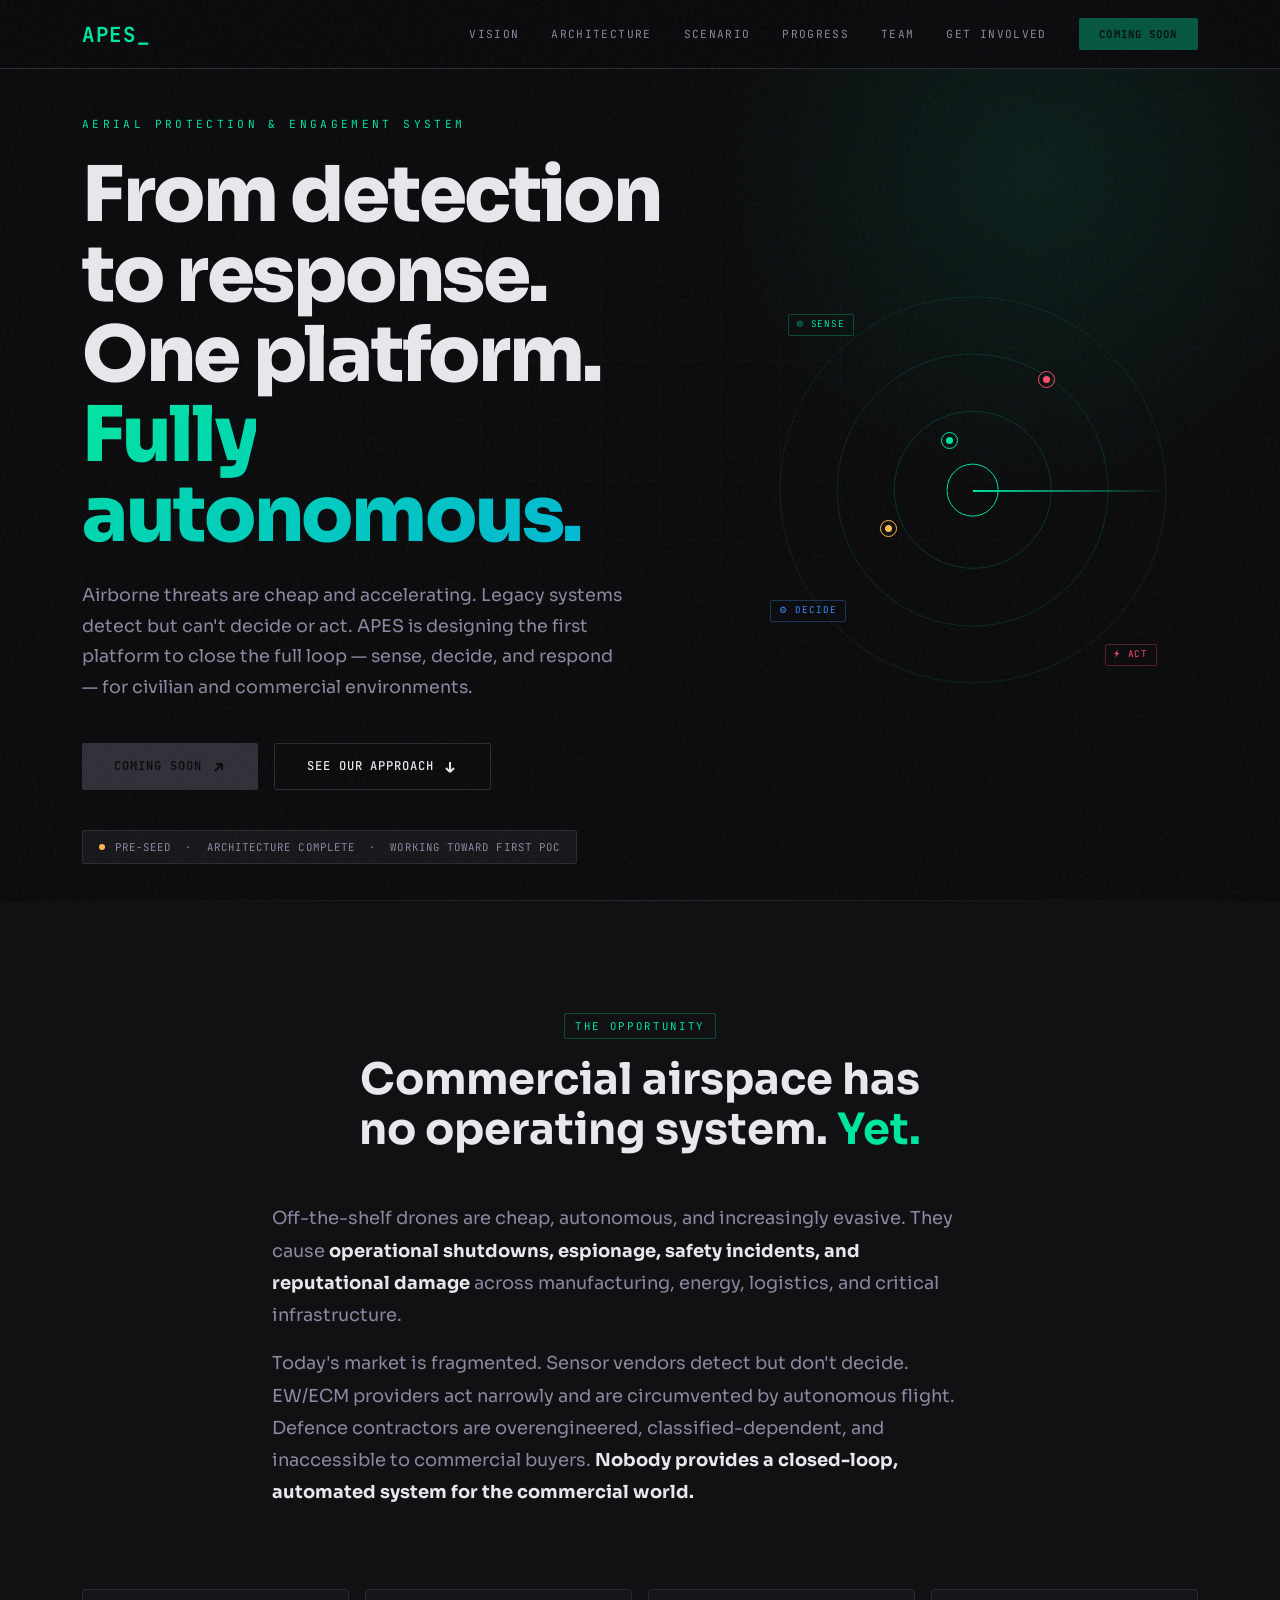
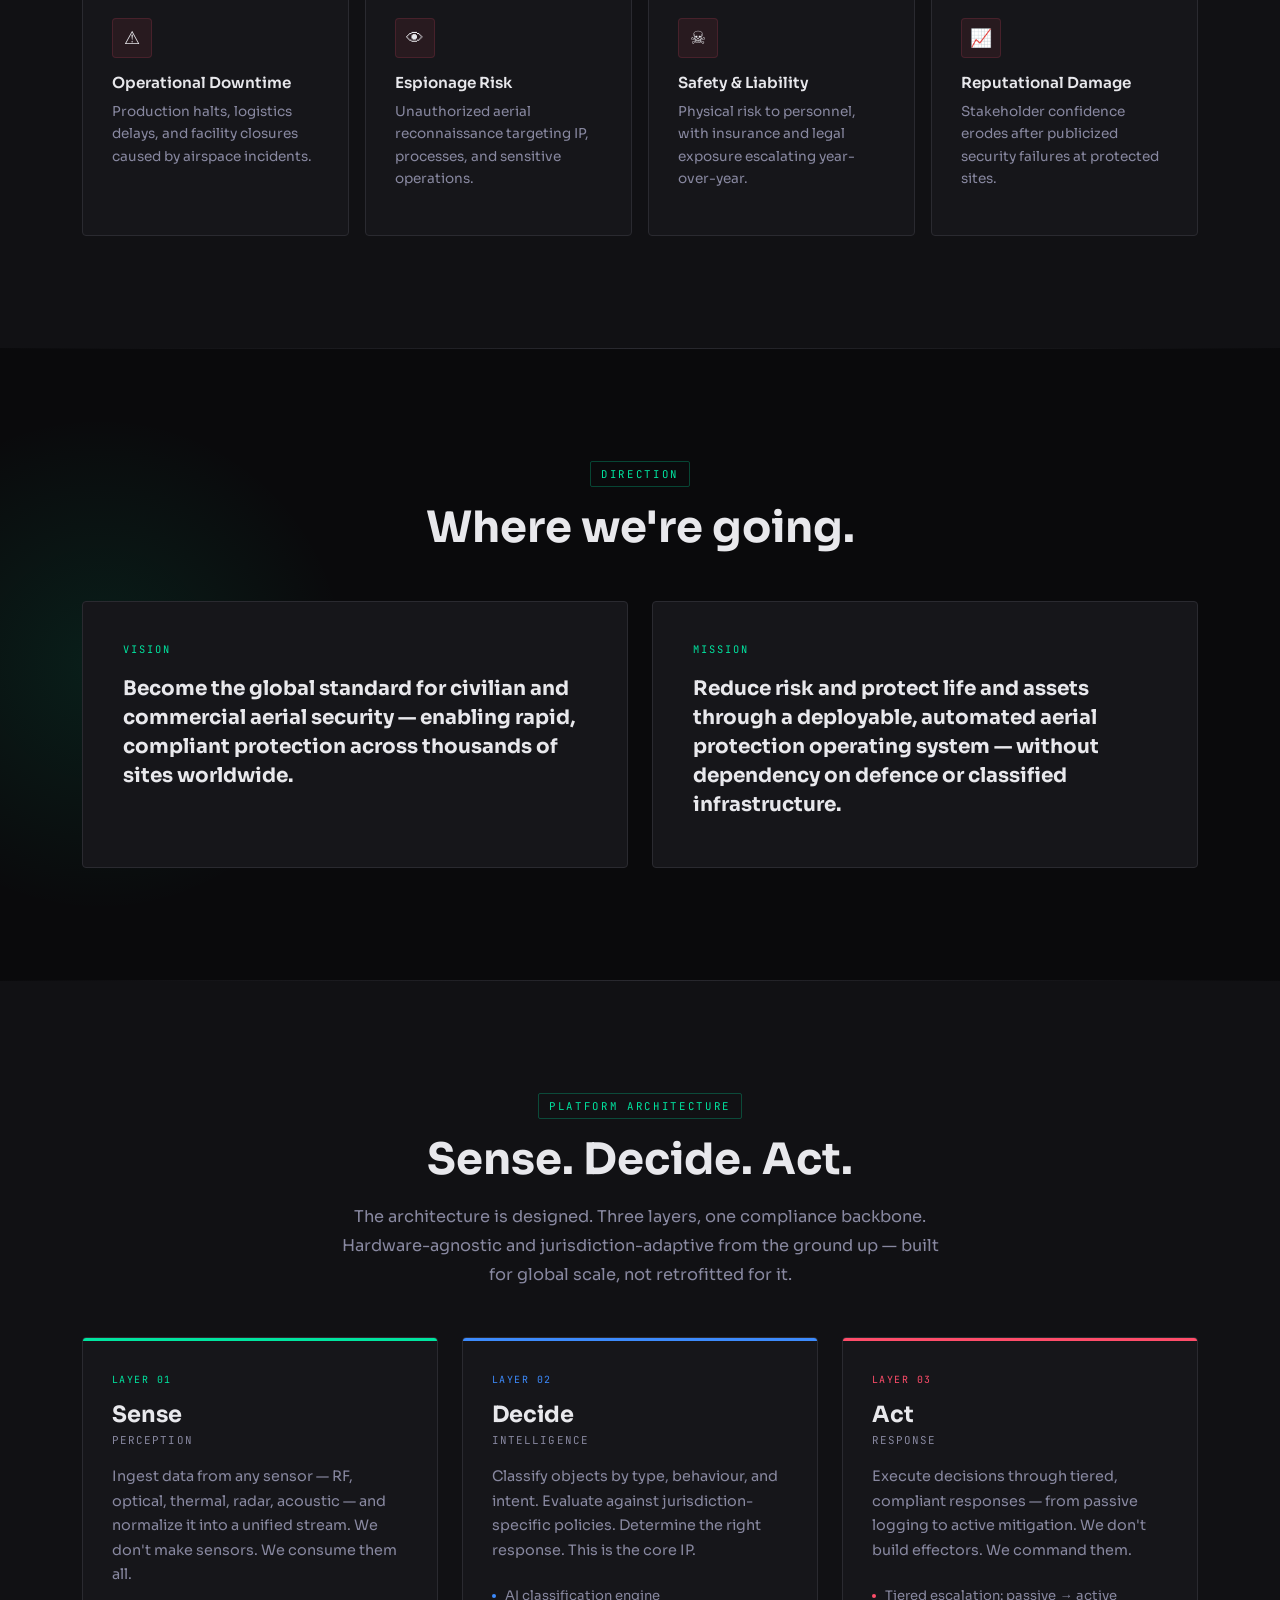
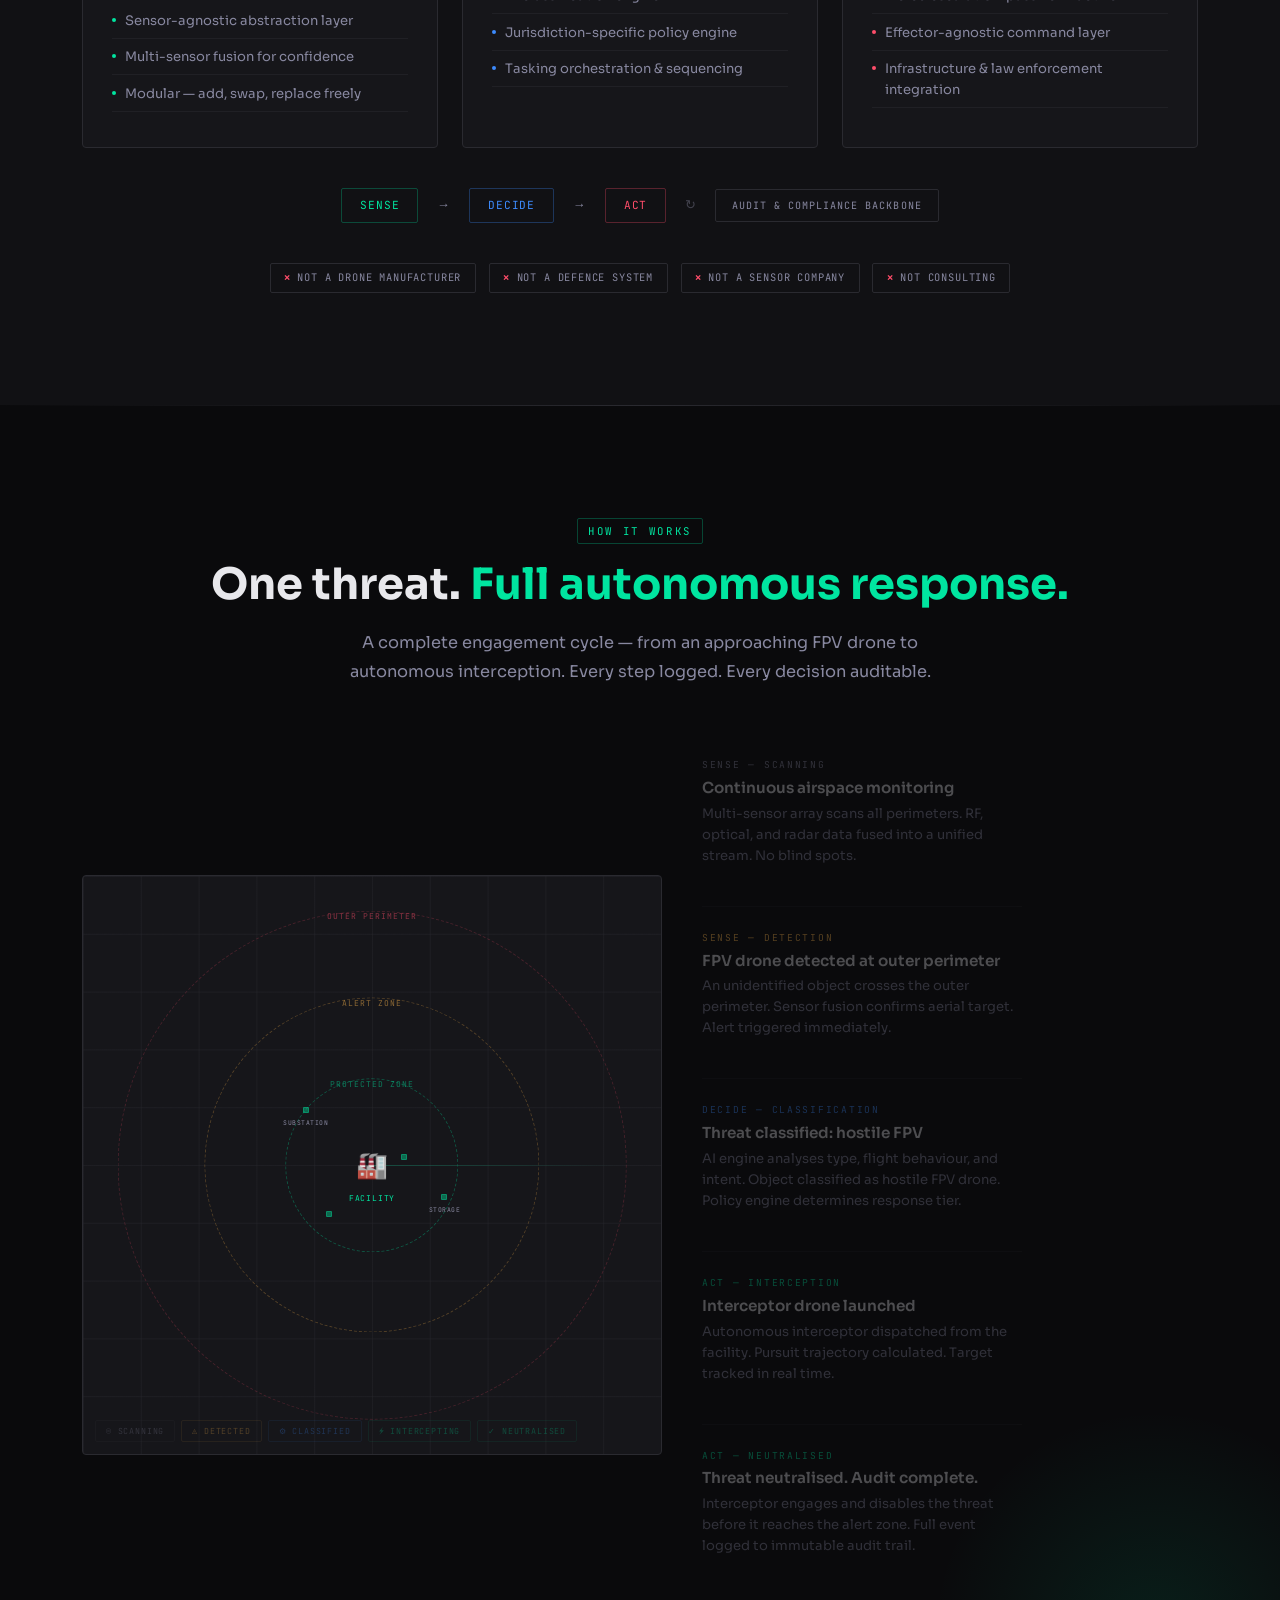
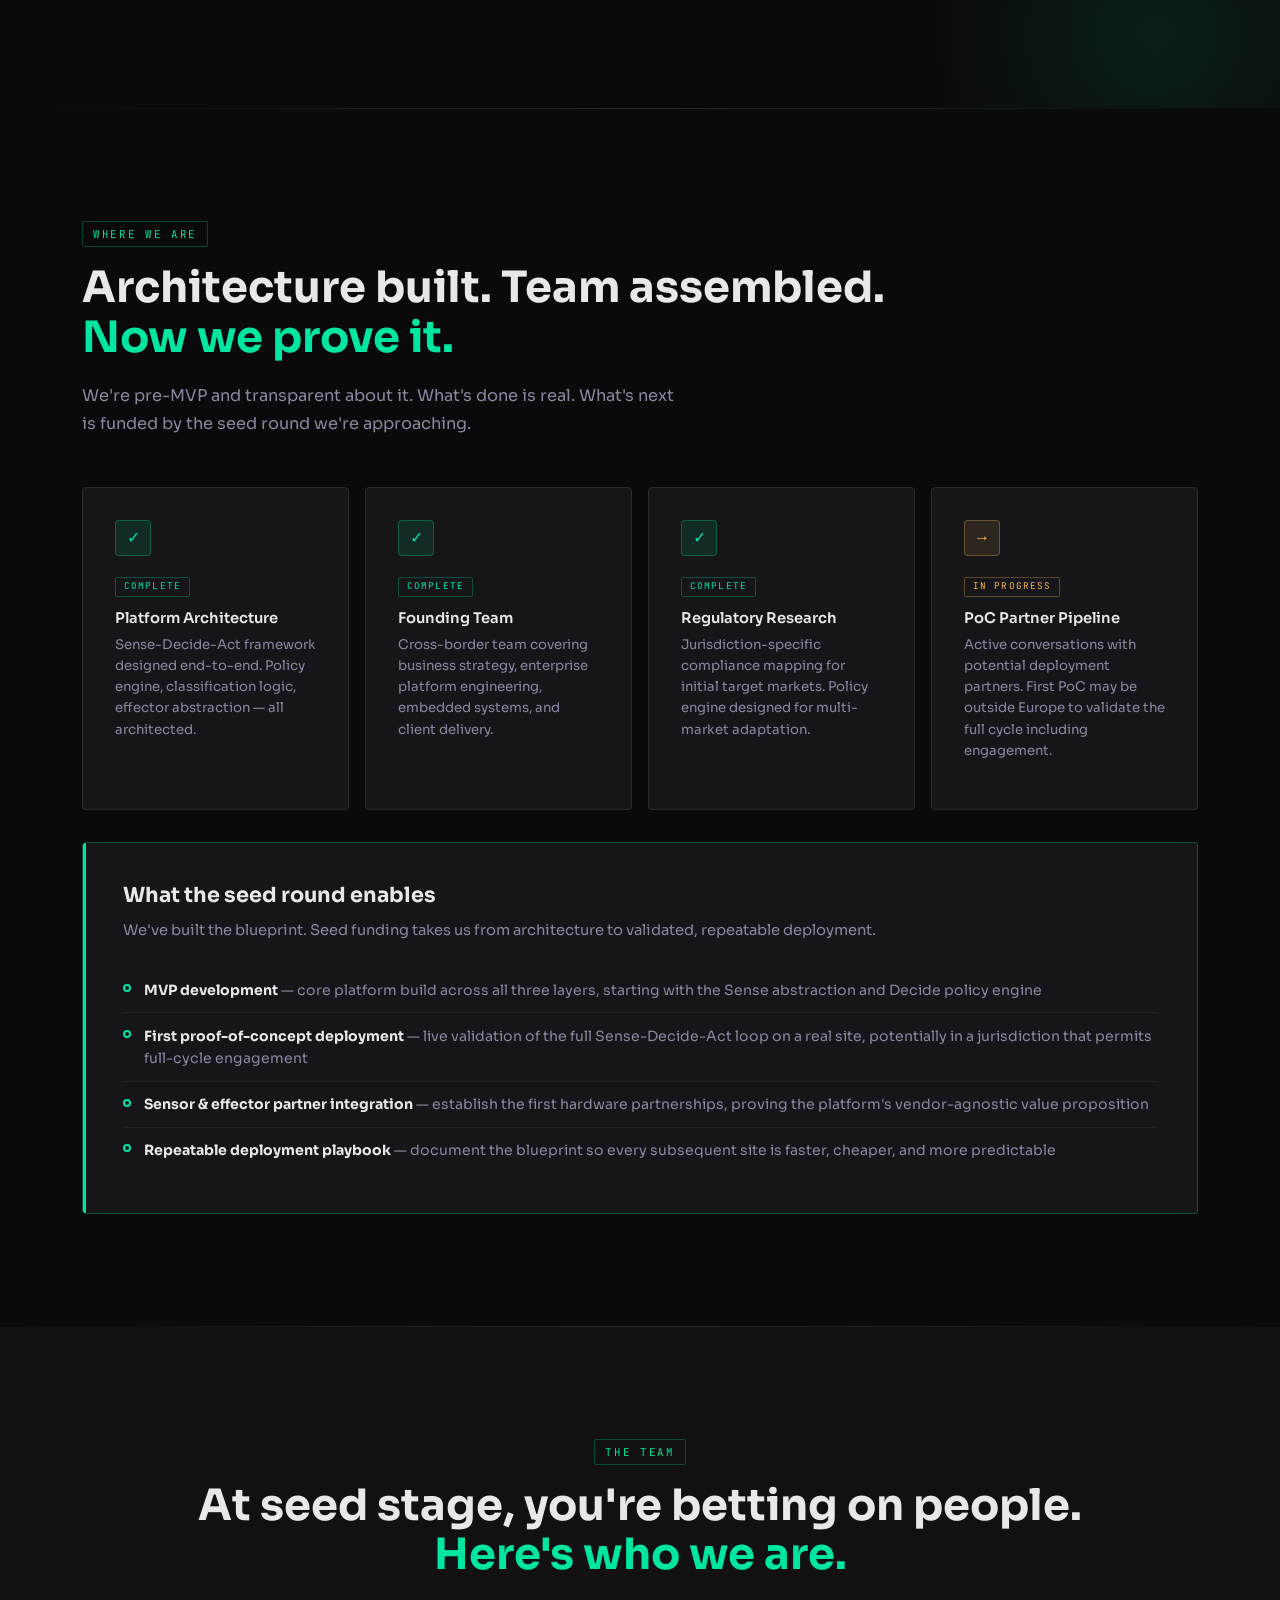
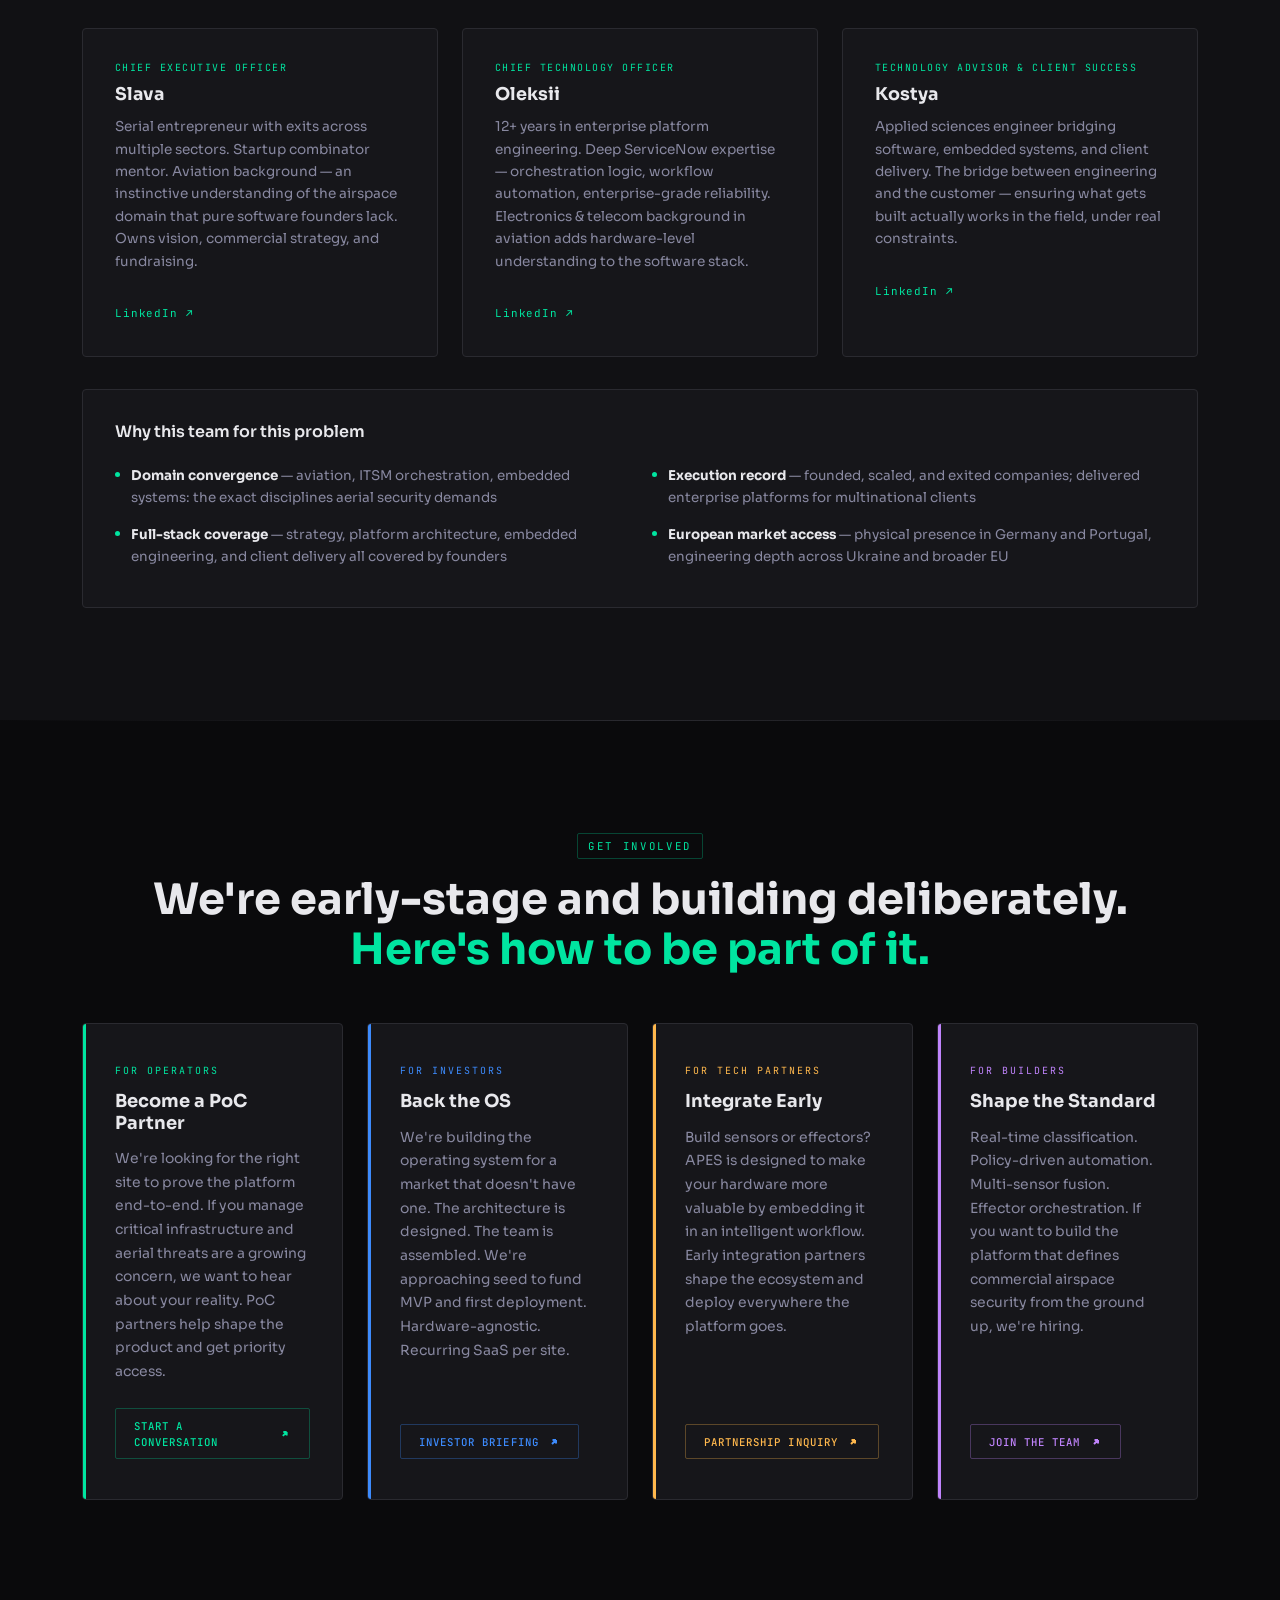
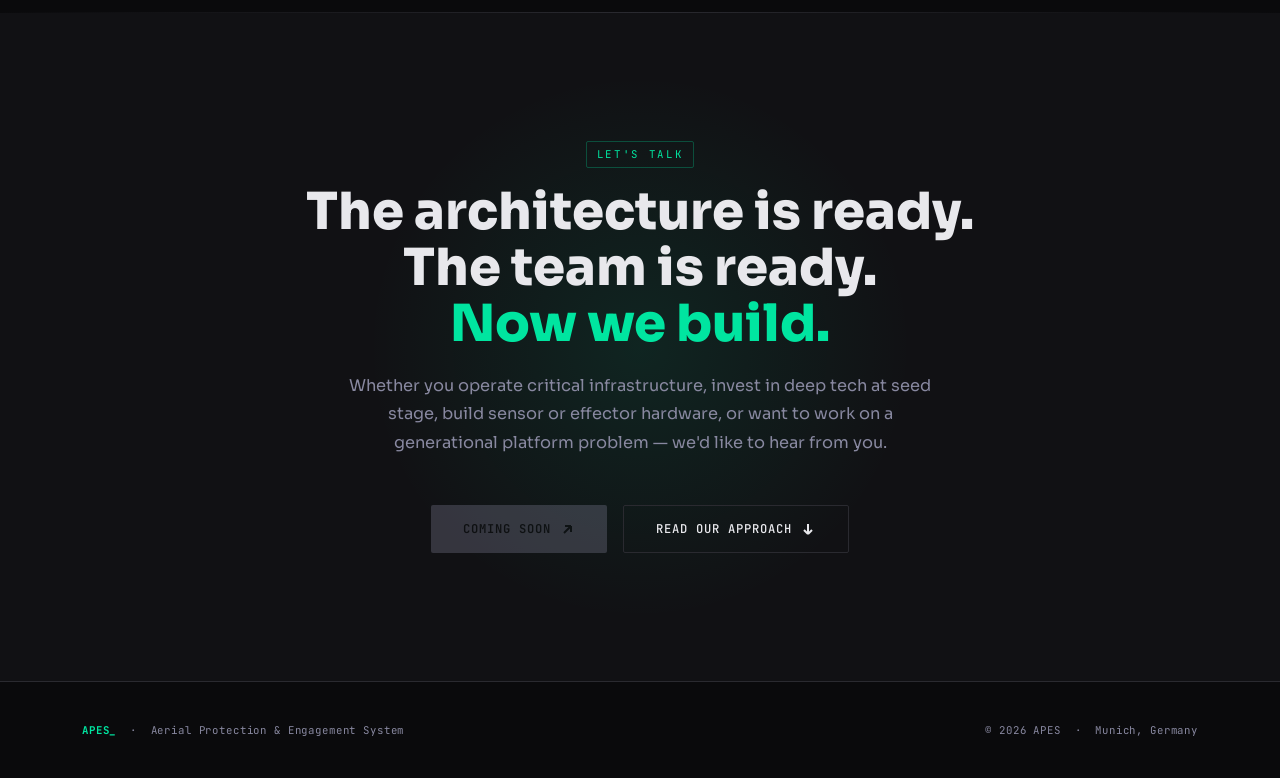
==== index.html @ c3c21399 "Add files via upload" ====
<!DOCTYPE html>
<html lang="en">
<head>
<meta charset="UTF-8">
<meta name="viewport" content="width=device-width, initial-scale=1.0">

<!-- Primary Meta -->
<title>APES — The Operating System for Commercial Airspace Protection</title>
<meta name="description" content="APES is designing the first platform to close the full aerial protection loop — sense, decide, and respond — for civilian and commercial environments. Hardware-agnostic. Jurisdiction-adaptive. Pre-seed stage.">
<meta name="keywords" content="drone protection, counter-UAV, airspace security, commercial drone defence, aerial threat response, critical infrastructure protection, APES">
<meta name="author" content="APES — Aerial Protection & Engagement System">
<meta name="robots" content="index, follow">

<!-- Open Graph / Social -->
<meta property="og:type" content="website">
<meta property="og:url" content="https://getapes.github.io/landing/">
<meta property="og:title" content="APES — From Detection to Response. One Platform. Fully Autonomous.">
<meta property="og:description" content="The first platform designed to close the full aerial protection loop for civilian and commercial environments. Sense. Decide. Act.">
<meta property="og:image" content="https://getapes.github.io/landing/assets/img/og-image.svg">

<!-- Twitter Card -->
<meta name="twitter:card" content="summary_large_image">
<meta name="twitter:title" content="APES — The Operating System for Commercial Airspace Protection">
<meta name="twitter:description" content="From detection to autonomous response. One platform for civilian airspace security.">
<meta name="twitter:image" content="https://getapes.github.io/landing/assets/img/og-image.svg">

<!-- Favicon -->
<link rel="icon" type="image/svg+xml" href="./assets/img/favicon.svg">

<!-- Canonical -->
<link rel="canonical" href="https://getapes.github.io/landing/">

<!-- Fonts -->
<link rel="preconnect" href="https://fonts.googleapis.com">
<link rel="preconnect" href="https://fonts.gstatic.com" crossorigin>
<link href="https://fonts.googleapis.com/css2?family=JetBrains+Mono:wght@400;500;700&family=Sora:wght@300;400;500;600;700;800&display=swap" rel="stylesheet">

<!-- Bootstrap -->
<link href="https://cdn.jsdelivr.net/npm/bootstrap@5.3.3/dist/css/bootstrap.min.css" rel="stylesheet">

<!-- Site CSS -->
<link rel="stylesheet" href="./assets/css/style.css">
</head>
<body>

<!-- ══════════════ NAV ══════════════ -->
<nav class="navbar navbar-expand-lg navbar-apes fixed-top">
  <div class="container">
    <a class="navbar-brand" href="#">APES_</a>
    <button class="navbar-toggler border-0" type="button" data-bs-toggle="collapse" data-bs-target="#navMenu">
      <svg width="22" height="22" fill="none" stroke="#8888a0" stroke-width="2"><line x1="3" y1="6" x2="19" y2="6"/><line x1="3" y1="11" x2="19" y2="11"/><line x1="3" y1="16" x2="19" y2="16"/></svg>
    </button>
    <div class="collapse navbar-collapse" id="navMenu">
      <ul class="navbar-nav ms-auto me-3 align-items-lg-center">
        <li class="nav-item"><a class="nav-link" href="#vision">Vision</a></li>
        <li class="nav-item"><a class="nav-link" href="#architecture">Architecture</a></li>
        <li class="nav-item"><a class="nav-link" href="#scenario">Scenario</a></li>
        <li class="nav-item"><a class="nav-link" href="#progress">Progress</a></li>
        <li class="nav-item"><a class="nav-link" href="#team">Team</a></li>
        <li class="nav-item"><a class="nav-link" href="#involved">Get Involved</a></li>
      </ul>
      <span class="btn-nav-cta disabled" style="opacity:0.35;cursor:default;pointer-events:none;">Coming Soon</span>
    </div>
  </div>
</nav>

<!-- ══════════════ HERO ══════════════ -->
<section class="hero">
  <div class="hero-grid-bg"></div>
  <div class="hero-glow"></div>
  <div class="container">
    <div class="row align-items-center">
      <div class="col-lg-7">
        <div class="hero-overline">Aerial Protection & Engagement System</div>
        <h1 class="hero-headline">
          From detection to response.<br>
          One platform.<br>
          <span class="highlight">Fully autonomous.</span>
        </h1>
        <p class="hero-sub">
          Airborne threats are cheap and accelerating. Legacy systems detect but can't decide or act. APES is designing the first platform to close the full loop — sense, decide, and respond — for civilian and commercial environments.
        </p>
        <div class="hero-actions">
          <span class="btn-primary-apes" style="opacity:0.3;cursor:default;pointer-events:none;background:var(--apes-muted);">
            Coming Soon
            <svg width="16" height="16" fill="none" stroke="currentColor" stroke-width="2"><path d="M5 12L12 5M12 5H6M12 5V11"/></svg>
          </span>
          <a href="#architecture" class="btn-ghost-apes">
            See Our Approach
            <svg width="16" height="16" fill="none" stroke="currentColor" stroke-width="2"><path d="M8 3v10M8 13l4-4M8 13l-4-4"/></svg>
          </a>
        </div>
        <div class="stage-badge">
          <div class="stage-dot"></div>
          Pre-seed &nbsp;·&nbsp; Architecture complete &nbsp;·&nbsp; Working toward first PoC
        </div>
      </div>
      <div class="col-lg-5 d-none d-lg-block">
        <div class="hero-visual">
          <div class="radar-ring"></div>
          <div class="radar-ring"></div>
          <div class="radar-ring"></div>
          <div class="radar-ring"></div>
          <div class="radar-sweep"></div>
          <div class="radar-dot threat"></div>
          <div class="radar-dot neutral"></div>
          <div class="radar-dot friendly"></div>
          <div class="radar-label lbl-sense">&#9678; Sense</div>
          <div class="radar-label lbl-decide">&#9881; Decide</div>
          <div class="radar-label lbl-act">&#9889; Act</div>
        </div>
      </div>
    </div>
  </div>
</section>

<!-- ══════════════ THE OPPORTUNITY ══════════════ -->
<div class="divider"></div>
<section class="opportunity-section">
  <div class="container">
    <div class="text-center mb-5 reveal">
      <span class="section-label">The Opportunity</span>
      <h2 class="section-title">Commercial airspace has<br>no operating system. <span class="accent">Yet.</span></h2>
    </div>
    <div class="row mb-4 reveal">
      <div class="col-lg-8 mx-auto">
        <p class="problem-text">
          Off-the-shelf drones are cheap, autonomous, and increasingly evasive. They cause <strong>operational shutdowns, espionage, safety incidents, and reputational damage</strong> across manufacturing, energy, logistics, and critical infrastructure.
        </p>
        <p class="problem-text mt-3">
          Today's market is fragmented. Sensor vendors detect but don't decide. EW/ECM providers act narrowly and are circumvented by autonomous flight. Defence contractors are overengineered, classified-dependent, and inaccessible to commercial buyers. <strong>Nobody provides a closed-loop, automated system for the commercial world.</strong>
        </p>
      </div>
    </div>
    <div class="row g-3 gap-cards reveal">
      <div class="col-md-6 col-lg-3">
        <div class="gap-card">
          <div class="gap-icon">&#9888;</div>
          <h4>Operational Downtime</h4>
          <p>Production halts, logistics delays, and facility closures caused by airspace incidents.</p>
        </div>
      </div>
      <div class="col-md-6 col-lg-3">
        <div class="gap-card">
          <div class="gap-icon">&#128065;</div>
          <h4>Espionage Risk</h4>
          <p>Unauthorized aerial reconnaissance targeting IP, processes, and sensitive operations.</p>
        </div>
      </div>
      <div class="col-md-6 col-lg-3">
        <div class="gap-card">
          <div class="gap-icon">&#9760;</div>
          <h4>Safety & Liability</h4>
          <p>Physical risk to personnel, with insurance and legal exposure escalating year-over-year.</p>
        </div>
      </div>
      <div class="col-md-6 col-lg-3">
        <div class="gap-card">
          <div class="gap-icon">&#128200;</div>
          <h4>Reputational Damage</h4>
          <p>Stakeholder confidence erodes after publicized security failures at protected sites.</p>
        </div>
      </div>
    </div>
  </div>
</section>

<!-- ══════════════ VISION & MISSION ══════════════ -->
<div class="divider"></div>
<section class="vision-section" id="vision">
  <div class="container">
    <div class="text-center mb-5 reveal">
      <span class="section-label">Direction</span>
      <h2 class="section-title">Where we're going.</h2>
    </div>
    <div class="row g-4 justify-content-center reveal">
      <div class="col-md-6">
        <div class="vm-card">
          <div class="vm-label">Vision</div>
          <h3>Become the global standard for civilian and commercial aerial security — enabling rapid, compliant protection across thousands of sites worldwide.</h3>
        </div>
      </div>
      <div class="col-md-6">
        <div class="vm-card">
          <div class="vm-label">Mission</div>
          <h3>Reduce risk and protect life and assets through a deployable, automated aerial protection operating system — without dependency on defence or classified infrastructure.</h3>
        </div>
      </div>
    </div>
  </div>
</section>

<!-- ══════════════ ARCHITECTURE ══════════════ -->
<div class="divider"></div>
<section class="arch-section" id="architecture">
  <div class="container">
    <div class="text-center mb-5 reveal">
      <span class="section-label">Platform Architecture</span>
      <h2 class="section-title">Sense. Decide. Act.</h2>
      <p class="section-sub mx-auto">The architecture is designed. Three layers, one compliance backbone. Hardware-agnostic and jurisdiction-adaptive from the ground up — built for global scale, not retrofitted for it.</p>
    </div>

    <div class="row g-4 reveal">
      <div class="col-lg-4">
        <div class="arch-card sense">
          <div class="arch-num">Layer 01</div>
          <h3>Sense</h3>
          <div class="arch-subtitle">Perception</div>
          <p>Ingest data from any sensor — RF, optical, thermal, radar, acoustic — and normalize it into a unified stream. We don't make sensors. We consume them all.</p>
          <div class="arch-principle">Sensor-agnostic abstraction layer</div>
          <div class="arch-principle">Multi-sensor fusion for confidence</div>
          <div class="arch-principle">Modular — add, swap, replace freely</div>
        </div>
      </div>
      <div class="col-lg-4">
        <div class="arch-card decide">
          <div class="arch-num">Layer 02</div>
          <h3>Decide</h3>
          <div class="arch-subtitle">Intelligence</div>
          <p>Classify objects by type, behaviour, and intent. Evaluate against jurisdiction-specific policies. Determine the right response. This is the core IP.</p>
          <div class="arch-principle">AI classification engine</div>
          <div class="arch-principle">Jurisdiction-specific policy engine</div>
          <div class="arch-principle">Tasking orchestration & sequencing</div>
        </div>
      </div>
      <div class="col-lg-4">
        <div class="arch-card act">
          <div class="arch-num">Layer 03</div>
          <h3>Act</h3>
          <div class="arch-subtitle">Response</div>
          <p>Execute decisions through tiered, compliant responses — from passive logging to active mitigation. We don't build effectors. We command them.</p>
          <div class="arch-principle">Tiered escalation: passive → active</div>
          <div class="arch-principle">Effector-agnostic command layer</div>
          <div class="arch-principle">Infrastructure & law enforcement integration</div>
        </div>
      </div>
    </div>

    <div class="arch-flow reveal">
      <div class="flow-step fs-sense">Sense</div>
      <div class="flow-arrow">→</div>
      <div class="flow-step fs-decide">Decide</div>
      <div class="flow-arrow">→</div>
      <div class="flow-step fs-act">Act</div>
      <div class="flow-arrow" style="opacity:0.4">↻</div>
      <div style="font-family:var(--apes-mono);font-size:0.63rem;letter-spacing:0.1em;text-transform:uppercase;color:var(--apes-muted);padding:0.5rem 1rem;border:1px solid var(--apes-border);border-radius:2px">Audit & Compliance Backbone</div>
    </div>

    <div class="not-row justify-content-center reveal">
      <div class="not-badge"><span>&#10005;</span> Not a drone manufacturer</div>
      <div class="not-badge"><span>&#10005;</span> Not a defence system</div>
      <div class="not-badge"><span>&#10005;</span> Not a sensor company</div>
      <div class="not-badge"><span>&#10005;</span> Not consulting</div>
    </div>
  </div>
</section>

<!-- ══════════════ ENGAGEMENT SCENARIO ══════════════ -->
<div class="divider"></div>
<section class="scenario-section" id="scenario">
  <div class="container">
    <div class="text-center mb-4 reveal">
      <span class="section-label">How It Works</span>
      <h2 class="section-title">One threat. <span class="accent">Full autonomous response.</span></h2>
      <p class="section-sub mx-auto">A complete engagement cycle — from an approaching FPV drone to autonomous interception. Every step logged. Every decision auditable.</p>
    </div>

    <div class="tactical-wrapper reveal">
      <!-- MAP -->
      <div class="tactical-map-container">
        <div class="tactical-map">
          <div class="perimeter perimeter-outer"></div>
          <div class="perimeter perimeter-mid"></div>
          <div class="perimeter perimeter-inner"></div>

          <div class="perimeter-label pl-outer">Outer Perimeter</div>
          <div class="perimeter-label pl-mid">Alert Zone</div>
          <div class="perimeter-label pl-inner">Protected Zone</div>

          <div class="tactical-sweep"></div>

          <div class="factory">
            <div class="factory-icon">&#127981;</div>
            <div class="factory-label">Facility</div>
          </div>

          <div class="infra infra-1"><div class="infra-label">Substation</div></div>
          <div class="infra infra-2"><div class="infra-label">Storage</div></div>
          <div class="infra infra-3"></div>
          <div class="infra infra-4"></div>

          <div class="threat-drone">
            <div class="threat-drone-icon"></div>
            <div class="threat-label">FPV Threat</div>
          </div>

          <div class="interceptor-drone">
            <div class="interceptor-icon"></div>
            <div class="interceptor-label">Interceptor</div>
          </div>

          <div class="detect-ring"></div>
          <div class="neutralize-burst"></div>

          <div class="phase-log">
            <div class="phase-pill p-scan">&#9678; Scanning</div>
            <div class="phase-pill p-detect">&#9888; Detected</div>
            <div class="phase-pill p-classify">&#9881; Classified</div>
            <div class="phase-pill p-intercept">&#9889; Intercepting</div>
            <div class="phase-pill p-neutral">&#10003; Neutralised</div>
          </div>
        </div>
      </div>

      <!-- NARRATIVE -->
      <div class="scenario-narrative">
        <div class="narrative-step step-scan">
          <div class="step-phase">Sense — Scanning</div>
          <h4>Continuous airspace monitoring</h4>
          <p>Multi-sensor array scans all perimeters. RF, optical, and radar data fused into a unified stream. No blind spots.</p>
        </div>
        <div class="narrative-step step-detect">
          <div class="step-phase">Sense — Detection</div>
          <h4>FPV drone detected at outer perimeter</h4>
          <p>An unidentified object crosses the outer perimeter. Sensor fusion confirms aerial target. Alert triggered immediately.</p>
        </div>
        <div class="narrative-step step-classify">
          <div class="step-phase">Decide — Classification</div>
          <h4>Threat classified: hostile FPV</h4>
          <p>AI engine analyses type, flight behaviour, and intent. Object classified as hostile FPV drone. Policy engine determines response tier.</p>
        </div>
        <div class="narrative-step step-intercept">
          <div class="step-phase">Act — Interception</div>
          <h4>Interceptor drone launched</h4>
          <p>Autonomous interceptor dispatched from the facility. Pursuit trajectory calculated. Target tracked in real time.</p>
        </div>
        <div class="narrative-step step-neutral">
          <div class="step-phase">Act — Neutralised</div>
          <h4>Threat neutralised. Audit complete.</h4>
          <p>Interceptor engages and disables the threat before it reaches the alert zone. Full event logged to immutable audit trail.</p>
        </div>
      </div>
    </div>
  </div>
</section>

<!-- ══════════════ WHERE WE ARE ══════════════ -->
<div class="divider"></div>
<section class="stage-section" id="progress">
  <div class="container">
    <div class="mb-5 reveal">
      <span class="section-label">Where We Are</span>
      <h2 class="section-title">Architecture built. Team assembled.<br><span class="accent">Now we prove it.</span></h2>
      <p class="section-sub">We're pre-MVP and transparent about it. What's done is real. What's next is funded by the seed round we're approaching.</p>
    </div>

    <!-- What's done -->
    <div class="row g-3 mb-4 reveal">
      <div class="col-md-6 col-lg-3">
        <div class="what-done-card">
          <div class="done-icon complete">&#10003;</div>
          <div class="status-tag done">Complete</div>
          <h4>Platform Architecture</h4>
          <p>Sense-Decide-Act framework designed end-to-end. Policy engine, classification logic, effector abstraction — all architected.</p>
        </div>
      </div>
      <div class="col-md-6 col-lg-3">
        <div class="what-done-card">
          <div class="done-icon complete">&#10003;</div>
          <div class="status-tag done">Complete</div>
          <h4>Founding Team</h4>
          <p>Cross-border team covering business strategy, enterprise platform engineering, embedded systems, and client delivery.</p>
        </div>
      </div>
      <div class="col-md-6 col-lg-3">
        <div class="what-done-card">
          <div class="done-icon complete">&#10003;</div>
          <div class="status-tag done">Complete</div>
          <h4>Regulatory Research</h4>
          <p>Jurisdiction-specific compliance mapping for initial target markets. Policy engine designed for multi-market adaptation.</p>
        </div>
      </div>
      <div class="col-md-6 col-lg-3">
        <div class="what-done-card">
          <div class="done-icon progress">→</div>
          <div class="status-tag now">In Progress</div>
          <h4>PoC Partner Pipeline</h4>
          <p>Active conversations with potential deployment partners. First PoC may be outside Europe to validate the full cycle including engagement.</p>
        </div>
      </div>
    </div>

    <!-- What's next -->
    <div class="reveal">
      <div class="next-card">
        <h3>What the seed round enables</h3>
        <p>We've built the blueprint. Seed funding takes us from architecture to validated, repeatable deployment.</p>
        <div class="next-items">
          <div class="next-item">
            <div class="next-bullet"></div>
            <div class="next-item-text"><strong>MVP development</strong> — core platform build across all three layers, starting with the Sense abstraction and Decide policy engine</div>
          </div>
          <div class="next-item">
            <div class="next-bullet"></div>
            <div class="next-item-text"><strong>First proof-of-concept deployment</strong> — live validation of the full Sense-Decide-Act loop on a real site, potentially in a jurisdiction that permits full-cycle engagement</div>
          </div>
          <div class="next-item">
            <div class="next-bullet"></div>
            <div class="next-item-text"><strong>Sensor & effector partner integration</strong> — establish the first hardware partnerships, proving the platform's vendor-agnostic value proposition</div>
          </div>
          <div class="next-item">
            <div class="next-bullet"></div>
            <div class="next-item-text"><strong>Repeatable deployment playbook</strong> — document the blueprint so every subsequent site is faster, cheaper, and more predictable</div>
          </div>
        </div>
      </div>
    </div>
  </div>
</section>

<!-- ══════════════ TEAM ══════════════ -->
<div class="divider"></div>
<section class="team-section" id="team">
  <div class="container">
    <div class="text-center mb-5 reveal">
      <span class="section-label">The Team</span>
      <h2 class="section-title">At seed stage, you're betting on people.<br><span class="accent">Here's who we are.</span></h2>
    </div>

    <div class="row g-4 reveal">
      <div class="col-md-4">
        <div class="team-card">
          <div class="team-role">Chief Executive Officer</div>
          <h4>Slava</h4>
          <p>Serial entrepreneur with exits across multiple sectors. Startup combinator mentor. Aviation background — an instinctive understanding of the airspace domain that pure software founders lack. Owns vision, commercial strategy, and fundraising.</p>
          <a href="https://www.linkedin.com/in/slava-007/" class="team-link" target="_blank" rel="noopener">
            LinkedIn ↗
          </a>
        </div>
      </div>
      <div class="col-md-4">
        <div class="team-card">
          <div class="team-role">Chief Technology Officer</div>
          <h4>Oleksii</h4>
          <p>12+ years in enterprise platform engineering. Deep ServiceNow expertise — orchestration logic, workflow automation, enterprise-grade reliability. Electronics & telecom background in aviation adds hardware-level understanding to the software stack.</p>
          <a href="https://www.linkedin.com/in/oleksii-konakhovych-%F0%9F%87%BA%F0%9F%87%A6-443a524/" class="team-link" target="_blank" rel="noopener">
            LinkedIn ↗
          </a>
        </div>
      </div>
      <div class="col-md-4">
        <div class="team-card">
          <div class="team-role">Technology Advisor & Client Success</div>
          <h4>Kostya</h4>
          <p>Applied sciences engineer bridging software, embedded systems, and client delivery. The bridge between engineering and the customer — ensuring what gets built actually works in the field, under real constraints.</p>
          <a href="https://www.linkedin.com/in/kostyabazanov/" class="team-link" target="_blank" rel="noopener">
            LinkedIn ↗
          </a>
        </div>
      </div>
    </div>

    <div class="team-why reveal">
      <h4>Why this team for this problem</h4>
      <div class="row">
        <div class="col-md-6">
          <div class="why-item">
            <div class="why-dot"></div>
            <p><strong>Domain convergence</strong> — aviation, ITSM orchestration, embedded systems: the exact disciplines aerial security demands</p>
          </div>
          <div class="why-item">
            <div class="why-dot"></div>
            <p><strong>Full-stack coverage</strong> — strategy, platform architecture, embedded engineering, and client delivery all covered by founders</p>
          </div>
        </div>
        <div class="col-md-6">
          <div class="why-item">
            <div class="why-dot"></div>
            <p><strong>Execution record</strong> — founded, scaled, and exited companies; delivered enterprise platforms for multinational clients</p>
          </div>
          <div class="why-item">
            <div class="why-dot"></div>
            <p><strong>European market access</strong> — physical presence in Germany and Portugal, engineering depth across Ukraine and broader EU</p>
          </div>
        </div>
      </div>
    </div>
  </div>
</section>

<!-- ══════════════ AUDIENCE TRACKS ══════════════ -->
<div class="divider"></div>
<section class="audience-section" id="involved">
  <div class="container">
    <div class="text-center mb-5 reveal">
      <span class="section-label">Get Involved</span>
      <h2 class="section-title">We're early-stage and building deliberately.<br><span class="accent">Here's how to be part of it.</span></h2>
    </div>
    <div class="row g-4 reveal">
      <div class="col-md-6 col-lg-3">
        <div class="audience-track t-prospects">
          <div class="track-label">For Operators</div>
          <h3>Become a PoC Partner</h3>
          <p>We're looking for the right site to prove the platform end-to-end. If you manage critical infrastructure and aerial threats are a growing concern, we want to hear about your reality. PoC partners help shape the product and get priority access.</p>
          <a href="#contact" class="track-cta">
            Start a Conversation
            <svg class="cta-arrow" viewBox="0 0 14 14"><path d="M5 9l4-4M9 5H5.5M9 5v3.5"/></svg>
          </a>
        </div>
      </div>
      <div class="col-md-6 col-lg-3">
        <div class="audience-track t-investors">
          <div class="track-label">For Investors</div>
          <h3>Back the OS</h3>
          <p>We're building the operating system for a market that doesn't have one. The architecture is designed. The team is assembled. We're approaching seed to fund MVP and first deployment. Hardware-agnostic. Recurring SaaS per site.</p>
          <a href="#contact" class="track-cta">
            Investor Briefing
            <svg class="cta-arrow" viewBox="0 0 14 14"><path d="M5 9l4-4M9 5H5.5M9 5v3.5"/></svg>
          </a>
        </div>
      </div>
      <div class="col-md-6 col-lg-3">
        <div class="audience-track t-partners">
          <div class="track-label">For Tech Partners</div>
          <h3>Integrate Early</h3>
          <p>Build sensors or effectors? APES is designed to make your hardware more valuable by embedding it in an intelligent workflow. Early integration partners shape the ecosystem and deploy everywhere the platform goes.</p>
          <a href="#contact" class="track-cta">
            Partnership Inquiry
            <svg class="cta-arrow" viewBox="0 0 14 14"><path d="M5 9l4-4M9 5H5.5M9 5v3.5"/></svg>
          </a>
        </div>
      </div>
      <div class="col-md-6 col-lg-3">
        <div class="audience-track t-talent">
          <div class="track-label">For Builders</div>
          <h3>Shape the Standard</h3>
          <p>Real-time classification. Policy-driven automation. Multi-sensor fusion. Effector orchestration. If you want to build the platform that defines commercial airspace security from the ground up, we're hiring.</p>
          <a href="#contact" class="track-cta">
            Join the Team
            <svg class="cta-arrow" viewBox="0 0 14 14"><path d="M5 9l4-4M9 5H5.5M9 5v3.5"/></svg>
          </a>
        </div>
      </div>
    </div>
  </div>
</section>

<!-- ══════════════ CTA ══════════════ -->
<div class="divider"></div>
<section class="cta-section" id="contact">
  <div class="container text-center position-relative" style="z-index:2">
    <div class="reveal">
      <span class="section-label">Let's Talk</span>
      <h2 class="cta-headline">
        The architecture is ready.<br>
        The team is ready.<br>
        <span class="accent">Now we build.</span>
      </h2>
      <p class="section-sub mx-auto mb-5">Whether you operate critical infrastructure, invest in deep tech at seed stage, build sensor or effector hardware, or want to work on a generational platform problem — we'd like to hear from you.</p>
      <div class="d-flex flex-wrap justify-content-center gap-3">
        <span class="btn-primary-apes" style="opacity:0.3;cursor:default;pointer-events:none;background:var(--apes-muted);">
          Coming Soon
          <svg width="16" height="16" fill="none" stroke="currentColor" stroke-width="2"><path d="M5 12L12 5M12 5H6M12 5V11"/></svg>
        </span>
        <a href="#architecture" class="btn-ghost-apes">
          Read Our Approach
          <svg width="16" height="16" fill="none" stroke="currentColor" stroke-width="2"><path d="M8 3v10M8 13l4-4M8 13l-4-4"/></svg>
        </a>
      </div>
    </div>
  </div>
</section>

<!-- ══════════════ FOOTER ══════════════ -->
<footer class="footer">
  <div class="container">
    <div class="d-flex flex-wrap justify-content-between align-items-center gap-3">
      <div class="footer-text">
        <span style="color:var(--apes-accent);font-weight:700">APES_</span> &nbsp;·&nbsp; Aerial Protection & Engagement System
      </div>
      <div class="footer-text">
        © 2026 APES &nbsp;·&nbsp; Munich, Germany
      </div>
    </div>
  </div>
</footer>

<script src="https://cdn.jsdelivr.net/npm/bootstrap@5.3.3/dist/js/bootstrap.bundle.min.js"></script>
<script>
// Reveal on scroll
try {
  var obs = new IntersectionObserver(function(entries) {
    entries.forEach(function(entry) {
      if (entry.isIntersecting) entry.target.classList.add('visible');
    });
  }, { threshold: 0.1 });
  document.querySelectorAll('.reveal').forEach(function(el) { obs.observe(el); });
} catch(e) {
  // Fallback: show everything if observer fails
  document.querySelectorAll('.reveal').forEach(function(el) { el.classList.add('visible'); });
}

// Navbar shrink
window.addEventListener('scroll', function() {
  var nav = document.querySelector('.navbar-apes');
  if (nav) nav.style.padding = window.scrollY > 50 ? '0.45rem 0' : '0.85rem 0';
});

// Smooth scroll
document.querySelectorAll('a[href^="#"]').forEach(function(a) {
  a.addEventListener('click', function(e) {
    e.preventDefault();
    var t = document.querySelector(this.getAttribute('href'));
    if (t) {
      t.scrollIntoView({ behavior: 'smooth', block: 'start' });
      var nav = document.getElementById('navMenu');
      if (nav && nav.classList.contains('show')) {
        new bootstrap.Collapse(nav).hide();
      }
    }
  });
});
</script>
</body>
</html>
---- assets/css/style.css ----
:root {
  --apes-black: #0a0a0c;
  --apes-dark: #111114;
  --apes-card: #16161a;
  --apes-border: #2a2a30;
  --apes-accent: #00e5a0;
  --apes-accent-dim: #00e5a018;
  --apes-accent-mid: #00e5a045;
  --apes-accent-glow: #00e5a025;
  --apes-blue: #3d8bfd;
  --apes-amber: #ffb84d;
  --apes-red: #ff4d6a;
  --apes-violet: #c084fc;
  --apes-text: #e8e8ec;
  --apes-muted: #8888a0;
  --apes-mono: 'JetBrains Mono', monospace;
  --apes-sans: 'Sora', sans-serif;
}

*{margin:0;padding:0;box-sizing:border-box}
html{scroll-behavior:smooth}

body {
  font-family: var(--apes-sans);
  background: var(--apes-black);
  color: var(--apes-text);
  overflow-x: hidden;
  -webkit-font-smoothing: antialiased;
}

body::before {
  content:'';position:fixed;inset:0;
  background-image:url("data:image/svg+xml,%3Csvg viewBox='0 0 256 256' xmlns='http://www.w3.org/2000/svg'%3E%3Cfilter id='n'%3E%3CfeTurbulence type='fractalNoise' baseFrequency='0.9' numOctaves='4' stitchTiles='stitch'/%3E%3C/filter%3E%3Crect width='100%25' height='100%25' filter='url(%23n)' opacity='0.04'/%3E%3C/svg%3E");
  pointer-events:none;z-index:9999;
}

/* ── UTILITY ── */
.accent{color:var(--apes-accent)}

.section-label {
  font-family:var(--apes-mono);font-size:0.67rem;letter-spacing:0.25em;text-transform:uppercase;
  color:var(--apes-accent);margin-bottom:1rem;display:inline-block;
  padding:4px 10px;border:1px solid var(--apes-accent-mid);border-radius:2px;
}
.section-title {
  font-size:clamp(1.8rem,4vw,2.7rem);font-weight:700;line-height:1.15;margin-bottom:1.2rem;
}
.section-sub {
  font-size:1.02rem;color:var(--apes-muted);line-height:1.75;max-width:600px;
}
.divider {
  height:1px;background:linear-gradient(90deg,transparent,var(--apes-border),transparent);
}

/* ── NAV ── */
.navbar-apes {
  background:rgba(10,10,12,0.88);backdrop-filter:blur(20px);-webkit-backdrop-filter:blur(20px);
  border-bottom:1px solid var(--apes-border);padding:0.85rem 0;transition:padding 0.3s;
}
.navbar-apes .navbar-brand {
  font-family:var(--apes-mono);font-weight:700;font-size:1.3rem;color:var(--apes-accent);letter-spacing:0.08em;
}
.navbar-apes .nav-link {
  font-family:var(--apes-mono);font-size:0.7rem;letter-spacing:0.12em;text-transform:uppercase;
  color:var(--apes-muted);padding:0.5rem 1rem !important;transition:color 0.25s;
}
.navbar-apes .nav-link:hover{color:var(--apes-accent)}

.btn-nav-cta {
  font-family:var(--apes-mono);font-size:0.67rem;letter-spacing:0.1em;text-transform:uppercase;
  background:var(--apes-accent);color:var(--apes-black);border:none;padding:0.5rem 1.3rem;
  font-weight:600;border-radius:2px;transition:all 0.25s;text-decoration:none;
}
.btn-nav-cta:hover{background:#fff;color:var(--apes-black);transform:translateY(-1px)}

/* ── BUTTONS ── */
.btn-primary-apes {
  font-family:var(--apes-mono);font-size:0.76rem;letter-spacing:0.08em;text-transform:uppercase;
  background:var(--apes-accent);color:var(--apes-black);border:none;padding:0.85rem 2rem;
  font-weight:600;border-radius:2px;transition:all 0.3s;text-decoration:none;
  display:inline-flex;align-items:center;gap:0.5rem;
}
.btn-primary-apes:hover{background:#fff;color:var(--apes-black);transform:translateY(-2px);box-shadow:0 8px 30px rgba(0,229,160,0.2)}

.btn-ghost-apes {
  font-family:var(--apes-mono);font-size:0.76rem;letter-spacing:0.08em;text-transform:uppercase;
  background:transparent;color:var(--apes-text);border:1px solid var(--apes-border);
  padding:0.85rem 2rem;font-weight:500;border-radius:2px;transition:all 0.3s;
  text-decoration:none;display:inline-flex;align-items:center;gap:0.5rem;
}
.btn-ghost-apes:hover{border-color:var(--apes-accent);color:var(--apes-accent);transform:translateY(-2px)}

/* ── HERO ── */
.hero {
  min-height:100vh;display:flex;align-items:center;position:relative;overflow:hidden;padding-top:80px;
}
.hero-grid-bg {
  position:absolute;inset:0;
  background-image:linear-gradient(var(--apes-border) 1px,transparent 1px),linear-gradient(90deg,var(--apes-border) 1px,transparent 1px);
  background-size:60px 60px;opacity:0.12;
  mask-image:radial-gradient(ellipse 65% 55% at 50% 45%,black 20%,transparent 70%);
  -webkit-mask-image:radial-gradient(ellipse 65% 55% at 50% 45%,black 20%,transparent 70%);
}
.hero-glow {
  position:absolute;width:650px;height:650px;border-radius:50%;
  background:radial-gradient(circle,var(--apes-accent-dim) 0%,transparent 70%);
  top:-150px;right:-80px;pointer-events:none;animation:glowPulse 6s ease-in-out infinite alternate;
}
@keyframes glowPulse{0%{opacity:0.5;transform:scale(1)}100%{opacity:0.8;transform:scale(1.12)}}

.hero-overline {
  font-family:var(--apes-mono);font-size:0.7rem;letter-spacing:0.3em;text-transform:uppercase;
  color:var(--apes-accent);margin-bottom:1.5rem;opacity:0;animation:fadeUp 0.8s 0.2s forwards;
}
.hero-headline {
  font-size:clamp(2.6rem,6vw,4.8rem);font-weight:800;line-height:1.04;letter-spacing:-0.03em;
  margin-bottom:1.5rem;opacity:0;animation:fadeUp 0.8s 0.35s forwards;
}
.hero-headline .highlight {
  background:linear-gradient(135deg,var(--apes-accent),#00b8d4);
  -webkit-background-clip:text;-webkit-text-fill-color:transparent;background-clip:text;
}
.hero-sub {
  font-size:1.1rem;color:var(--apes-muted);line-height:1.75;max-width:540px;
  margin-bottom:2.5rem;opacity:0;animation:fadeUp 0.8s 0.5s forwards;
}
.hero-actions {
  display:flex;gap:1rem;flex-wrap:wrap;opacity:0;animation:fadeUp 0.8s 0.65s forwards;
}

.stage-badge {
  display:inline-flex;align-items:center;gap:0.6rem;
  font-family:var(--apes-mono);font-size:0.67rem;letter-spacing:0.1em;text-transform:uppercase;
  color:var(--apes-muted);padding:0.5rem 1rem;border:1px solid var(--apes-border);border-radius:2px;
  background:var(--apes-card);margin-top:2.5rem;opacity:0;animation:fadeUp 0.8s 0.8s forwards;
}
.stage-dot {
  width:6px;height:6px;border-radius:50%;background:var(--apes-amber);animation:blink 2s infinite;
}
@keyframes blink{0%,100%{opacity:1}50%{opacity:0.3}}

/* Radar */
.hero-visual {
  position:relative;width:100%;max-width:440px;aspect-ratio:1;margin:0 auto;
  opacity:0;animation:fadeUp 1s 0.5s forwards;
}
.radar-ring {
  position:absolute;border-radius:50%;border:1px solid var(--apes-accent-mid);
  top:50%;left:50%;transform:translate(-50%,-50%);
}
.radar-ring:nth-child(1){width:88%;height:88%;opacity:0.4}
.radar-ring:nth-child(2){width:62%;height:62%;opacity:0.55}
.radar-ring:nth-child(3){width:36%;height:36%;opacity:0.7}
.radar-ring:nth-child(4){width:12%;height:12%;border-color:var(--apes-accent)}

.radar-sweep {
  position:absolute;top:50%;left:50%;width:44%;height:2px;
  background:linear-gradient(90deg,var(--apes-accent),transparent);
  transform-origin:left center;animation:radarSweep 4.5s linear infinite;
}
@keyframes radarSweep{from{transform:rotate(0deg)}to{transform:rotate(360deg)}}

.radar-dot {
  position:absolute;width:7px;height:7px;border-radius:50%;animation:radarPing 3s ease-in-out infinite;
}
.radar-dot::after {
  content:'';position:absolute;inset:-5px;border-radius:50%;border:1px solid;
  animation:pingRing 3s ease-in-out infinite;
}
.radar-dot.threat{background:var(--apes-red)}.radar-dot.threat::after{border-color:var(--apes-red)}
.radar-dot.neutral{background:var(--apes-amber)}.radar-dot.neutral::after{border-color:var(--apes-amber)}
.radar-dot.friendly{background:var(--apes-accent)}.radar-dot.friendly::after{border-color:var(--apes-accent)}
.radar-dot:nth-child(6){top:24%;left:66%;animation-delay:0.5s}
.radar-dot:nth-child(7){top:58%;left:30%;animation-delay:1.2s}
.radar-dot:nth-child(8){top:38%;left:44%;animation-delay:0.8s}

@keyframes radarPing{0%,100%{opacity:0.4;transform:scale(0.8)}50%{opacity:1;transform:scale(1.2)}}
@keyframes pingRing{0%,100%{opacity:0;transform:scale(0.5)}50%{opacity:0.5;transform:scale(1.5)}}

.radar-label {
  position:absolute;font-family:var(--apes-mono);font-size:0.58rem;letter-spacing:0.1em;
  text-transform:uppercase;padding:3px 8px;border-radius:2px;white-space:nowrap;
}
.radar-label.lbl-sense{top:10%;left:8%;color:var(--apes-accent);border:1px solid var(--apes-accent-mid)}
.radar-label.lbl-decide{bottom:20%;left:4%;color:var(--apes-blue);border:1px solid rgba(61,139,253,0.3)}
.radar-label.lbl-act{bottom:10%;right:8%;color:var(--apes-red);border:1px solid rgba(255,77,106,0.3)}

/* ── OPPORTUNITY ── */
.opportunity-section{padding:7rem 0;background:var(--apes-dark)}

.problem-text {
  font-size:1.12rem;color:var(--apes-muted);line-height:1.8;max-width:700px;
}
.problem-text strong{color:var(--apes-text)}

.gap-cards{margin-top:3rem}
.gap-card {
  background:var(--apes-card);border:1px solid var(--apes-border);border-radius:4px;
  padding:1.8rem;height:100%;transition:all 0.35s;position:relative;overflow:hidden;
}
.gap-card::before {
  content:'';position:absolute;top:0;left:0;right:0;height:2px;background:var(--apes-red);
  transform:scaleX(0);transition:transform 0.35s;
}
.gap-card:hover{border-color:rgba(255,77,106,0.3);transform:translateY(-3px)}
.gap-card:hover::before{transform:scaleX(1)}

.gap-card h4{font-size:0.95rem;font-weight:600;margin-bottom:0.5rem}
.gap-card p{font-size:0.85rem;color:var(--apes-muted);line-height:1.65}

.gap-icon {
  width:40px;height:40px;border-radius:4px;display:flex;align-items:center;justify-content:center;
  font-size:1.1rem;margin-bottom:1rem;background:rgba(255,77,106,0.08);border:1px solid rgba(255,77,106,0.15);
}

/* ── VISION / MISSION ── */
.vision-section {
  padding:7rem 0;background:var(--apes-black);position:relative;overflow:hidden;
}
.vision-section::before {
  content:'';position:absolute;width:500px;height:500px;border-radius:50%;
  background:radial-gradient(circle,var(--apes-accent-dim),transparent 70%);
  top:50%;left:-150px;transform:translateY(-50%);pointer-events:none;
}

.vm-card {
  position:relative;z-index:2;background:var(--apes-card);border:1px solid var(--apes-border);
  border-radius:4px;padding:2.5rem;height:100%;transition:all 0.35s;
}
.vm-card:hover{transform:translateY(-4px);border-color:var(--apes-accent-mid)}

.vm-label {
  font-family:var(--apes-mono);font-size:0.65rem;letter-spacing:0.2em;text-transform:uppercase;
  color:var(--apes-accent);margin-bottom:1rem;
}
.vm-card h3{font-size:1.25rem;font-weight:700;line-height:1.45}

/* ── ARCHITECTURE ── */
.arch-section{padding:7rem 0;background:var(--apes-dark)}

.arch-card {
  background:var(--apes-card);border:1px solid var(--apes-border);border-radius:4px;
  padding:2.2rem 1.8rem;height:100%;position:relative;overflow:hidden;transition:all 0.35s;
}
.arch-card::before{content:'';position:absolute;top:0;left:0;right:0;height:3px}
.arch-card.sense::before{background:var(--apes-accent)}
.arch-card.decide::before{background:var(--apes-blue)}
.arch-card.act::before{background:var(--apes-red)}
.arch-card:hover{transform:translateY(-4px)}

.arch-num {
  font-family:var(--apes-mono);font-size:0.62rem;letter-spacing:0.15em;text-transform:uppercase;margin-bottom:0.8rem;
}
.arch-card.sense .arch-num{color:var(--apes-accent)}
.arch-card.decide .arch-num{color:var(--apes-blue)}
.arch-card.act .arch-num{color:var(--apes-red)}

.arch-card h3{font-size:1.4rem;font-weight:700;margin-bottom:0.25rem}
.arch-subtitle {
  font-family:var(--apes-mono);font-size:0.68rem;letter-spacing:0.1em;text-transform:uppercase;
  color:var(--apes-muted);margin-bottom:1rem;
}
.arch-card>p{font-size:0.9rem;color:var(--apes-muted);line-height:1.7}

.arch-principle {
  font-size:0.82rem;color:var(--apes-muted);line-height:1.6;padding:0.45rem 0;
  border-bottom:1px solid rgba(42,42,48,0.5);display:flex;align-items:flex-start;gap:0.6rem;
}
.arch-principle::before{content:'';width:4px;height:4px;border-radius:50%;flex-shrink:0;margin-top:0.52rem}
.arch-card.sense .arch-principle::before{background:var(--apes-accent)}
.arch-card.decide .arch-principle::before{background:var(--apes-blue)}
.arch-card.act .arch-principle::before{background:var(--apes-red)}

.arch-flow {
  display:flex;align-items:center;justify-content:center;gap:1.2rem;margin-top:2.5rem;flex-wrap:wrap;
}
.flow-step {
  font-family:var(--apes-mono);font-size:0.7rem;letter-spacing:0.08em;text-transform:uppercase;
  padding:0.5rem 1.1rem;border-radius:2px;border:1px solid;
}
.flow-step.fs-sense{color:var(--apes-accent);border-color:var(--apes-accent-mid)}
.flow-step.fs-decide{color:var(--apes-blue);border-color:rgba(61,139,253,0.3)}
.flow-step.fs-act{color:var(--apes-red);border-color:rgba(255,77,106,0.3)}
.flow-arrow{color:var(--apes-muted);font-size:0.8rem}

.not-row{display:flex;gap:0.8rem;flex-wrap:wrap;margin-top:2.5rem}
.not-badge {
  font-family:var(--apes-mono);font-size:0.65rem;letter-spacing:0.08em;text-transform:uppercase;
  padding:0.4rem 0.85rem;border:1px solid var(--apes-border);border-radius:2px;color:var(--apes-muted);
  display:flex;align-items:center;gap:0.4rem;
}
.not-badge span{color:var(--apes-red);font-weight:700}

/* ── WHERE WE ARE ── */
.stage-section{padding:7rem 0;background:var(--apes-black);position:relative}

.what-done-card {
  background:var(--apes-card);border:1px solid var(--apes-border);border-radius:4px;
  padding:2rem;height:100%;transition:all 0.3s;
}
.what-done-card:hover{border-color:var(--apes-accent-mid);transform:translateY(-3px)}

.done-icon {
  width:36px;height:36px;border-radius:4px;display:flex;align-items:center;justify-content:center;
  font-size:1rem;margin-bottom:1rem;
}
.done-icon.complete{background:rgba(0,229,160,0.1);border:1px solid var(--apes-accent-mid);color:var(--apes-accent)}
.done-icon.progress{background:rgba(255,184,77,0.1);border:1px solid rgba(255,184,77,0.3);color:var(--apes-amber)}

.what-done-card h4{font-size:0.92rem;font-weight:600;margin-bottom:0.4rem}
.what-done-card p{font-size:0.83rem;color:var(--apes-muted);line-height:1.6}

.status-tag {
  font-family:var(--apes-mono);font-size:0.58rem;letter-spacing:0.12em;text-transform:uppercase;
  padding:2px 8px;border-radius:2px;display:inline-block;margin-bottom:0.8rem;
}
.status-tag.done{color:var(--apes-accent);border:1px solid var(--apes-accent-mid)}
.status-tag.now{color:var(--apes-amber);border:1px solid rgba(255,184,77,0.3)}
.status-tag.next{color:var(--apes-muted);border:1px solid var(--apes-border)}

/* Next steps card */
.next-card {
  background:var(--apes-card);border:1px solid var(--apes-accent-mid);border-radius:4px;
  padding:2.5rem;position:relative;overflow:hidden;margin-top:2rem;
}
.next-card::before {
  content:'';position:absolute;top:0;left:0;bottom:0;width:3px;background:var(--apes-accent);
}

.next-card h3{font-size:1.3rem;font-weight:700;margin-bottom:0.6rem}
.next-card p{font-size:0.92rem;color:var(--apes-muted);line-height:1.75}

.next-items{margin-top:1.5rem}
.next-item {
  display:flex;align-items:flex-start;gap:0.8rem;padding:0.7rem 0;
  border-bottom:1px solid rgba(42,42,48,0.5);
}
.next-item:last-child{border-bottom:none}

.next-bullet {
  width:8px;height:8px;border-radius:50%;border:2px solid var(--apes-accent);
  flex-shrink:0;margin-top:0.35rem;
}
.next-item-text{font-size:0.88rem;color:var(--apes-muted);line-height:1.6}
.next-item-text strong{color:var(--apes-text)}

/* ── TEAM SECTION ── */
.team-section{padding:7rem 0;background:var(--apes-dark)}

.team-card {
  background:var(--apes-card);border:1px solid var(--apes-border);border-radius:4px;
  padding:2rem;height:100%;transition:all 0.35s;
}
.team-card:hover{border-color:var(--apes-accent-mid);transform:translateY(-3px)}

.team-role {
  font-family:var(--apes-mono);font-size:0.62rem;letter-spacing:0.15em;text-transform:uppercase;
  color:var(--apes-accent);margin-bottom:0.5rem;
}
.team-card h4{font-size:1.1rem;font-weight:700;margin-bottom:0.7rem}
.team-card p{font-size:0.85rem;color:var(--apes-muted);line-height:1.65}

.team-link {
  display:inline-flex;align-items:center;gap:0.4rem;font-family:var(--apes-mono);
  font-size:0.68rem;letter-spacing:0.08em;color:var(--apes-accent);text-decoration:none;
  margin-top:1rem;transition:opacity 0.3s;
}
.team-link:hover{opacity:0.7}

.team-why {
  background:var(--apes-card);border:1px solid var(--apes-border);border-radius:4px;
  padding:2rem;margin-top:2rem;
}
.team-why h4{font-size:1rem;font-weight:600;margin-bottom:1rem}

.why-item {
  display:flex;align-items:flex-start;gap:0.7rem;padding:0.5rem 0;
}
.why-dot {
  width:5px;height:5px;border-radius:50%;background:var(--apes-accent);flex-shrink:0;margin-top:0.45rem;
}
.why-item p{font-size:0.84rem;color:var(--apes-muted);line-height:1.6;margin:0}
.why-item p strong{color:var(--apes-text)}

/* ── AUDIENCE TRACKS ── */
.audience-section{padding:7rem 0;background:var(--apes-black)}

.audience-track {
  background:var(--apes-card);border:1px solid var(--apes-border);border-radius:4px;
  padding:2.5rem 2rem;height:100%;position:relative;overflow:hidden;transition:all 0.35s;
  display:flex;flex-direction:column;
}
.audience-track::before{content:'';position:absolute;top:0;left:0;bottom:0;width:3px}
.audience-track.t-prospects::before{background:var(--apes-accent)}
.audience-track.t-investors::before{background:var(--apes-blue)}
.audience-track.t-partners::before{background:var(--apes-amber)}
.audience-track.t-talent::before{background:var(--apes-violet)}
.audience-track:hover{transform:translateY(-4px)}

.track-label {
  font-family:var(--apes-mono);font-size:0.62rem;letter-spacing:0.2em;text-transform:uppercase;margin-bottom:0.8rem;
}
.t-prospects .track-label{color:var(--apes-accent)}
.t-investors .track-label{color:var(--apes-blue)}
.t-partners .track-label{color:var(--apes-amber)}
.t-talent .track-label{color:var(--apes-violet)}

.audience-track h3{font-size:1.12rem;font-weight:700;margin-bottom:0.8rem}
.audience-track p{font-size:0.87rem;color:var(--apes-muted);line-height:1.7;margin-bottom:1.5rem;flex-grow:1}

.track-cta {
  font-family:var(--apes-mono);font-size:0.67rem;letter-spacing:0.1em;text-transform:uppercase;
  text-decoration:none;display:inline-flex;align-items:center;gap:0.5rem;
  padding:0.55rem 1.1rem;border-radius:2px;border:1px solid;transition:all 0.3s;
  font-weight:500;align-self:flex-start;
}
.t-prospects .track-cta{color:var(--apes-accent);border-color:var(--apes-accent-mid)}
.t-prospects .track-cta:hover{background:var(--apes-accent);color:var(--apes-black)}
.t-investors .track-cta{color:var(--apes-blue);border-color:rgba(61,139,253,0.3)}
.t-investors .track-cta:hover{background:var(--apes-blue);color:#fff}
.t-partners .track-cta{color:var(--apes-amber);border-color:rgba(255,184,77,0.3)}
.t-partners .track-cta:hover{background:var(--apes-amber);color:var(--apes-black)}
.t-talent .track-cta{color:var(--apes-violet);border-color:rgba(192,132,252,0.3)}
.t-talent .track-cta:hover{background:var(--apes-violet);color:var(--apes-black)}

.cta-arrow{width:14px;height:14px;fill:none;stroke:currentColor;stroke-width:2}

/* ── CTA FINAL ── */
.cta-section {
  padding:8rem 0;background:var(--apes-dark);position:relative;overflow:hidden;
}
.cta-section::before {
  content:'';position:absolute;width:550px;height:550px;border-radius:50%;
  background:radial-gradient(circle,var(--apes-accent-dim),transparent 70%);
  top:50%;left:50%;transform:translate(-50%,-50%);pointer-events:none;
}
.cta-headline {
  font-size:clamp(1.8rem,4.5vw,3.2rem);font-weight:800;line-height:1.1;margin-bottom:1.2rem;
}

/* ── FOOTER ── */
.footer{padding:2.5rem 0;border-top:1px solid var(--apes-border);background:var(--apes-black)}
.footer-text {
  font-family:var(--apes-mono);font-size:0.67rem;letter-spacing:0.08em;color:var(--apes-muted);
}

/* ── ANIMATIONS ── */
@keyframes fadeUp{from{opacity:0;transform:translateY(22px)}to{opacity:1;transform:translateY(0)}}
.reveal{opacity:0;transform:translateY(28px);transition:opacity 0.7s ease,transform 0.7s ease}
.reveal.visible{opacity:1;transform:translateY(0)}
/* Fallback: if JS fails, still show content */
@media(prefers-reduced-motion:reduce){.reveal{opacity:1;transform:none}}

/* ── RESPONSIVE ── */
@media(max-width:768px){
  .hero-visual{max-width:280px;margin-top:2rem}
  .arch-flow{flex-direction:column}
  .tactical-wrapper{flex-direction:column}
  .tactical-map-container{max-width:100%}
  .scenario-narrative{flex:none;width:100%}
}

::-webkit-scrollbar{width:5px}
::-webkit-scrollbar-track{background:var(--apes-black)}
::-webkit-scrollbar-thumb{background:var(--apes-border);border-radius:3px}
::-webkit-scrollbar-thumb:hover{background:var(--apes-accent-mid)}

/* ── SCENARIO VISUALIZATION ── */
.scenario-section{padding:7rem 0;background:var(--apes-black);position:relative;overflow:hidden}
.scenario-section::before{content:'';position:absolute;width:450px;height:450px;border-radius:50%;background:radial-gradient(circle,var(--apes-accent-dim),transparent 70%);bottom:-150px;right:-100px;pointer-events:none}

.tactical-wrapper{display:flex;gap:2.5rem;align-items:center;margin-top:3rem}
.tactical-map-container{flex:1;max-width:580px;position:relative}

.tactical-map{width:100%;aspect-ratio:1;position:relative;border:1px solid var(--apes-border);border-radius:4px;background:var(--apes-card);overflow:hidden}
.tactical-map::before{content:'';position:absolute;inset:0;background-image:linear-gradient(rgba(42,42,48,0.4) 1px,transparent 1px),linear-gradient(90deg,rgba(42,42,48,0.4) 1px,transparent 1px);background-size:10% 10%;pointer-events:none}

.perimeter{position:absolute;border-radius:50%;top:50%;left:50%;transform:translate(-50%,-50%);border-style:dashed;border-width:1px}
.perimeter-outer{width:88%;height:88%;border-color:rgba(255,77,106,0.2)}
.perimeter-mid{width:58%;height:58%;border-color:rgba(255,184,77,0.25)}
.perimeter-inner{width:30%;height:30%;border-color:rgba(0,229,160,0.3)}

.perimeter-label{position:absolute;font-family:var(--apes-mono);font-size:0.5rem;letter-spacing:0.12em;text-transform:uppercase;padding:2px 6px;border-radius:1px;white-space:nowrap}
.perimeter-label.pl-outer{top:5.5%;left:50%;transform:translateX(-50%);color:var(--apes-red);opacity:0.5}
.perimeter-label.pl-mid{top:20.5%;left:50%;transform:translateX(-50%);color:var(--apes-amber);opacity:0.5}
.perimeter-label.pl-inner{top:34.5%;left:50%;transform:translateX(-50%);color:var(--apes-accent);opacity:0.5}

.factory{position:absolute;top:50%;left:50%;transform:translate(-50%,-50%);width:10%;height:8%;z-index:5}
.factory-icon{width:100%;height:100%;display:flex;align-items:center;justify-content:center;font-size:1.6rem;filter:grayscale(0.3)}
.factory-label{font-family:var(--apes-mono);font-size:0.5rem;letter-spacing:0.1em;text-transform:uppercase;color:var(--apes-accent);text-align:center;margin-top:0.2rem;white-space:nowrap}

.infra{position:absolute;width:6px;height:6px;background:rgba(0,229,160,0.4);border:1px solid rgba(0,229,160,0.3);border-radius:1px;z-index:3}
.infra-label{position:absolute;font-family:var(--apes-mono);font-size:0.4rem;letter-spacing:0.08em;text-transform:uppercase;color:var(--apes-muted);white-space:nowrap;top:10px;left:50%;transform:translateX(-50%)}
.infra-1{top:40%;left:38%}.infra-2{top:55%;left:62%}.infra-3{top:48%;left:55%}.infra-4{top:58%;left:42%}

.tactical-sweep{position:absolute;top:50%;left:50%;width:44%;height:1px;background:linear-gradient(90deg,rgba(0,229,160,0.6),transparent);transform-origin:left center;animation:sweepRotate 6s linear infinite;z-index:2;opacity:0.4}
@keyframes sweepRotate{from{transform:rotate(0deg)}to{transform:rotate(360deg)}}

/* Threat drone */
.threat-drone{position:absolute;width:10px;height:10px;z-index:10;top:8%;left:82%;opacity:0;animation:threatPath 16s linear infinite}
.threat-drone-icon{width:10px;height:10px;background:var(--apes-red);border-radius:50%;box-shadow:0 0 8px var(--apes-red);position:relative}
.threat-drone-icon::after{content:'';position:absolute;inset:-6px;border-radius:50%;border:1px solid var(--apes-red);opacity:0;animation:threatPulse 1.5s ease-in-out infinite}
@keyframes threatPulse{0%,100%{opacity:0;transform:scale(0.8)}50%{opacity:0.6;transform:scale(1.4)}}

.threat-label{position:absolute;top:-18px;left:50%;transform:translateX(-50%);font-family:var(--apes-mono);font-size:0.48rem;letter-spacing:0.1em;text-transform:uppercase;color:var(--apes-red);white-space:nowrap;padding:1px 5px;border:1px solid rgba(255,77,106,0.3);border-radius:1px;background:rgba(255,77,106,0.08)}

@keyframes threatPath{
  0%{top:8%;left:82%;opacity:0}5%{top:8%;left:82%;opacity:1}
  20%{top:18%;left:72%;opacity:1}40%{top:30%;left:62%;opacity:1}
  55%{top:37%;left:57%;opacity:1}58%{top:37%;left:57%;opacity:0.3}
  60%{top:37%;left:57%;opacity:0}100%{top:37%;left:57%;opacity:0}
}

/* Interceptor drone */
.interceptor-drone{position:absolute;width:10px;height:10px;z-index:10;top:50%;left:50%;transform:translate(-50%,-50%);opacity:0;animation:interceptorPath 16s linear infinite}
.interceptor-icon{width:10px;height:10px;background:var(--apes-accent);border-radius:50%;box-shadow:0 0 8px var(--apes-accent);position:relative}
.interceptor-icon::after{content:'';position:absolute;inset:-6px;border-radius:50%;border:1px solid var(--apes-accent);opacity:0;animation:intPulse 1s ease-in-out infinite}
@keyframes intPulse{0%,100%{opacity:0;transform:scale(0.8)}50%{opacity:0.5;transform:scale(1.3)}}

.interceptor-label{position:absolute;bottom:-18px;left:50%;transform:translateX(-50%);font-family:var(--apes-mono);font-size:0.48rem;letter-spacing:0.1em;text-transform:uppercase;color:var(--apes-accent);white-space:nowrap;padding:1px 5px;border:1px solid var(--apes-accent-mid);border-radius:1px;background:rgba(0,229,160,0.08)}

@keyframes interceptorPath{
  0%{top:50%;left:50%;opacity:0}30%{top:50%;left:50%;opacity:0}
  33%{top:49%;left:51%;opacity:1}52%{top:38%;left:56%;opacity:1}
  55%{top:37%;left:57%;opacity:1}58%{top:37%;left:57%;opacity:1}
  60%{top:37%;left:57%;opacity:0}100%{top:37%;left:57%;opacity:0}
}

/* Neutralize burst */
.neutralize-burst{position:absolute;top:37%;left:57%;width:0;height:0;border-radius:50%;background:radial-gradient(circle,rgba(0,229,160,0.5),transparent 70%);z-index:9;opacity:0;transform:translate(-50%,-50%);animation:burstAnim 16s linear infinite}
@keyframes burstAnim{0%{width:0;height:0;opacity:0}54%{width:0;height:0;opacity:0}56%{width:60px;height:60px;opacity:0.8}60%{width:90px;height:90px;opacity:0}100%{width:90px;height:90px;opacity:0}}

/* Detection ring */
.detect-ring{position:absolute;top:18%;left:72%;width:0;height:0;border-radius:50%;border:1px solid var(--apes-amber);z-index:8;opacity:0;transform:translate(-50%,-50%);animation:detectAnim 16s linear infinite}
@keyframes detectAnim{0%{width:0;height:0;opacity:0}18%{width:0;height:0;opacity:0}20%{width:10px;height:10px;opacity:0.8}25%{width:50px;height:50px;opacity:0}100%{width:50px;height:50px;opacity:0}}

/* Phase pills */
.phase-log{position:absolute;bottom:12px;left:12px;right:12px;display:flex;gap:6px;z-index:20}
.phase-pill{font-family:var(--apes-mono);font-size:0.52rem;letter-spacing:0.1em;text-transform:uppercase;padding:4px 10px;border-radius:2px;border:1px solid;opacity:0.25;white-space:nowrap}
.phase-pill.p-scan{color:var(--apes-muted);border-color:var(--apes-border);animation:phaseIdle 16s linear infinite}
.phase-pill.p-detect{color:var(--apes-amber);border-color:rgba(255,184,77,0.3);animation:phaseDetect 16s linear infinite}
.phase-pill.p-classify{color:var(--apes-blue);border-color:rgba(61,139,253,0.3);animation:phaseClassify 16s linear infinite}
.phase-pill.p-intercept{color:var(--apes-accent);border-color:var(--apes-accent-mid);animation:phaseIntercept 16s linear infinite}
.phase-pill.p-neutral{color:var(--apes-accent);border-color:var(--apes-accent-mid);animation:phaseNeutral 16s linear infinite}

@keyframes phaseIdle{0%{opacity:0.6}5%{opacity:0.6}18%{opacity:0.6}20%{opacity:0.2}100%{opacity:0.2}}
@keyframes phaseDetect{0%{opacity:0.15}18%{opacity:0.15}20%{opacity:1;background:rgba(255,184,77,0.08)}28%{opacity:1}30%{opacity:0.2}100%{opacity:0.2}}
@keyframes phaseClassify{0%{opacity:0.15}26%{opacity:0.15}28%{opacity:1;background:rgba(61,139,253,0.08)}34%{opacity:1}36%{opacity:0.2}100%{opacity:0.2}}
@keyframes phaseIntercept{0%{opacity:0.15}34%{opacity:0.15}36%{opacity:1;background:rgba(0,229,160,0.08)}54%{opacity:1}56%{opacity:0.2}100%{opacity:0.2}}
@keyframes phaseNeutral{0%{opacity:0.15}54%{opacity:0.15}56%{opacity:1;background:rgba(0,229,160,0.15)}65%{opacity:1}70%{opacity:0.2}100%{opacity:0.2}}

/* Scenario narrative */
.scenario-narrative{flex:0 0 320px}
.narrative-step{padding:1.5rem 0;border-bottom:1px solid rgba(42,42,48,0.5);opacity:0.3}
.narrative-step:last-child{border-bottom:none}
.narrative-step .step-phase{font-family:var(--apes-mono);font-size:0.6rem;letter-spacing:0.18em;text-transform:uppercase;margin-bottom:0.4rem}
.narrative-step h4{font-size:0.95rem;font-weight:600;margin-bottom:0.35rem}
.narrative-step p{font-size:0.82rem;color:var(--apes-muted);line-height:1.6}

.step-scan .step-phase{color:var(--apes-muted)}
.step-detect .step-phase{color:var(--apes-amber)}
.step-classify .step-phase{color:var(--apes-blue)}
.step-intercept .step-phase{color:var(--apes-accent)}
.step-neutral .step-phase{color:var(--apes-accent)}

.step-scan{animation:narrativeScan 16s linear infinite}
.step-detect{animation:narrativeDetect 16s linear infinite}
.step-classify{animation:narrativeClassify 16s linear infinite}
.step-intercept{animation:narrativeIntercept 16s linear infinite}
.step-neutral{animation:narrativeNeutral 16s linear infinite}

@keyframes narrativeScan{0%{opacity:0.8}18%{opacity:0.8}22%{opacity:0.2}100%{opacity:0.2}}
@keyframes narrativeDetect{0%{opacity:0.2}18%{opacity:0.2}20%{opacity:1}28%{opacity:1}32%{opacity:0.2}100%{opacity:0.2}}
@keyframes narrativeClassify{0%{opacity:0.2}26%{opacity:0.2}28%{opacity:1}36%{opacity:1}40%{opacity:0.2}100%{opacity:0.2}}
@keyframes narrativeIntercept{0%{opacity:0.2}34%{opacity:0.2}36%{opacity:1}56%{opacity:1}60%{opacity:0.2}100%{opacity:0.2}}
@keyframes narrativeNeutral{0%{opacity:0.2}54%{opacity:0.2}56%{opacity:1}70%{opacity:1}80%{opacity:0.2}100%{opacity:0.2}}
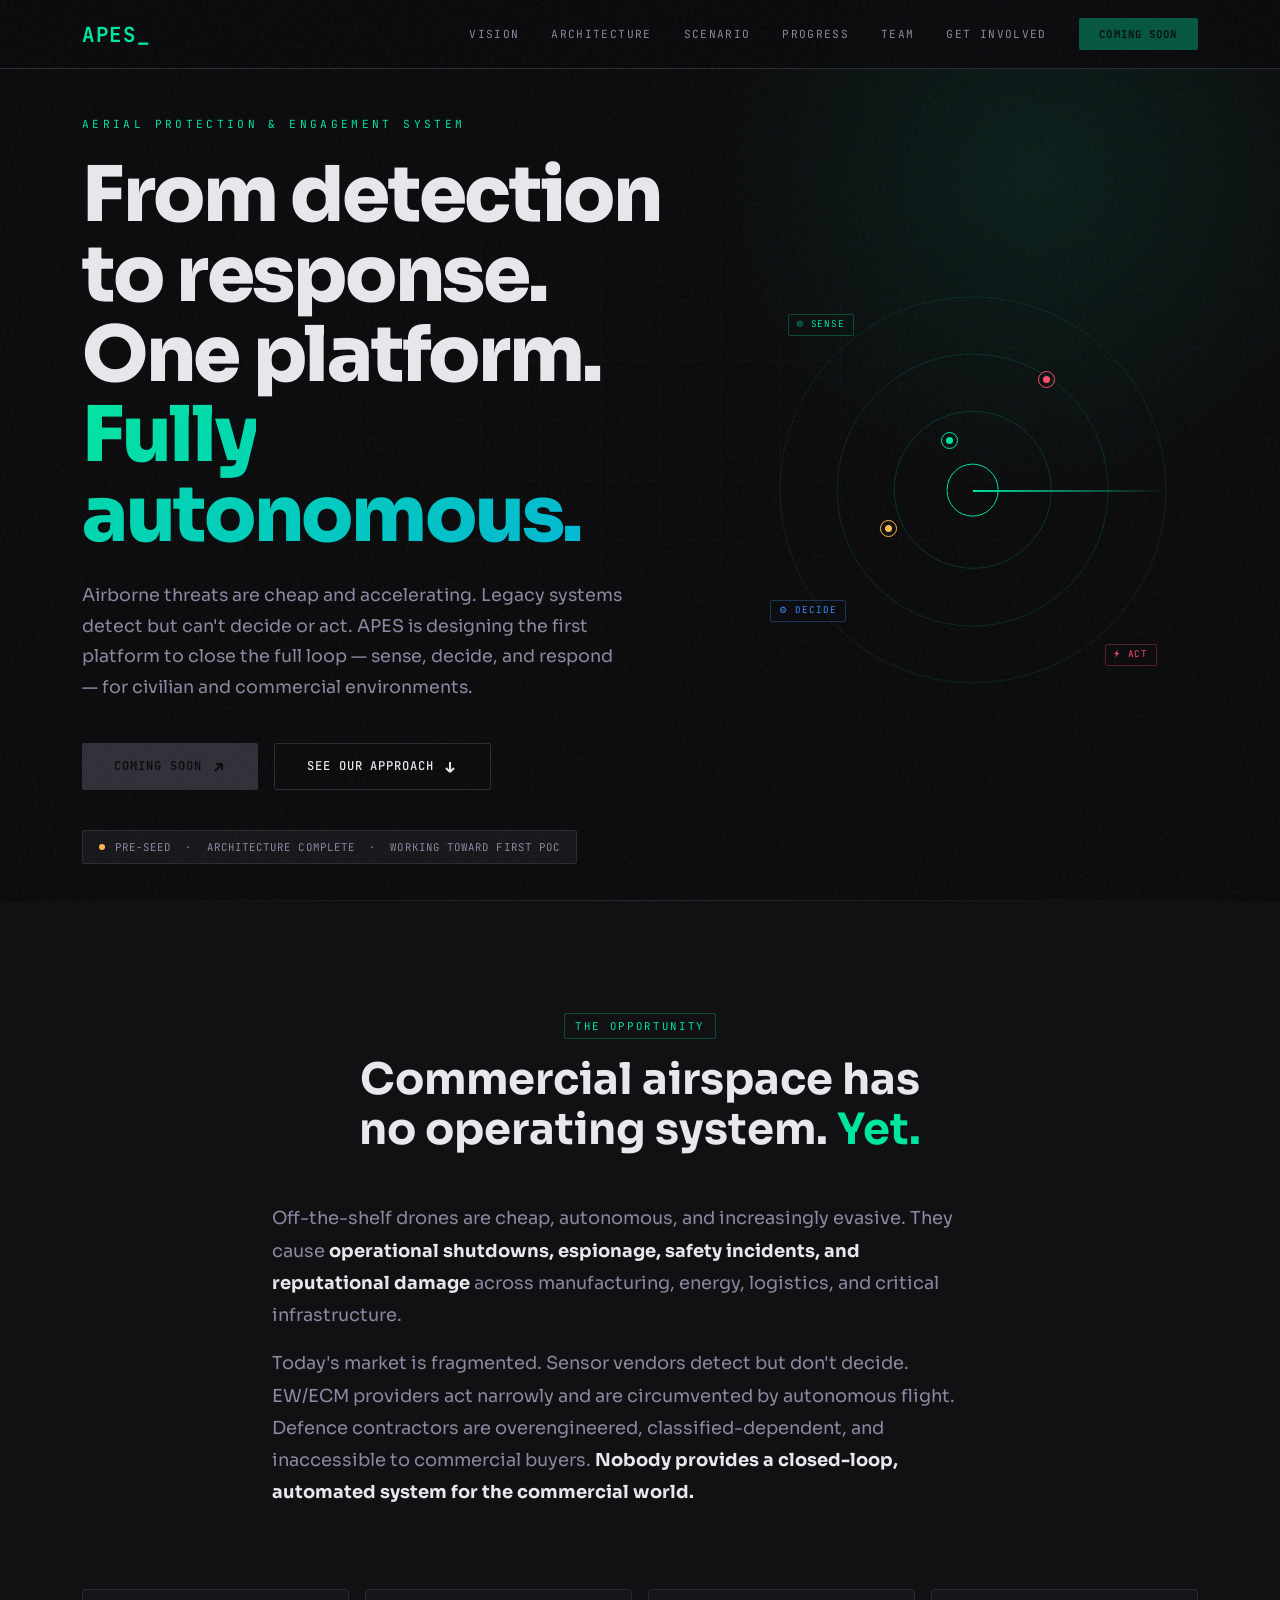
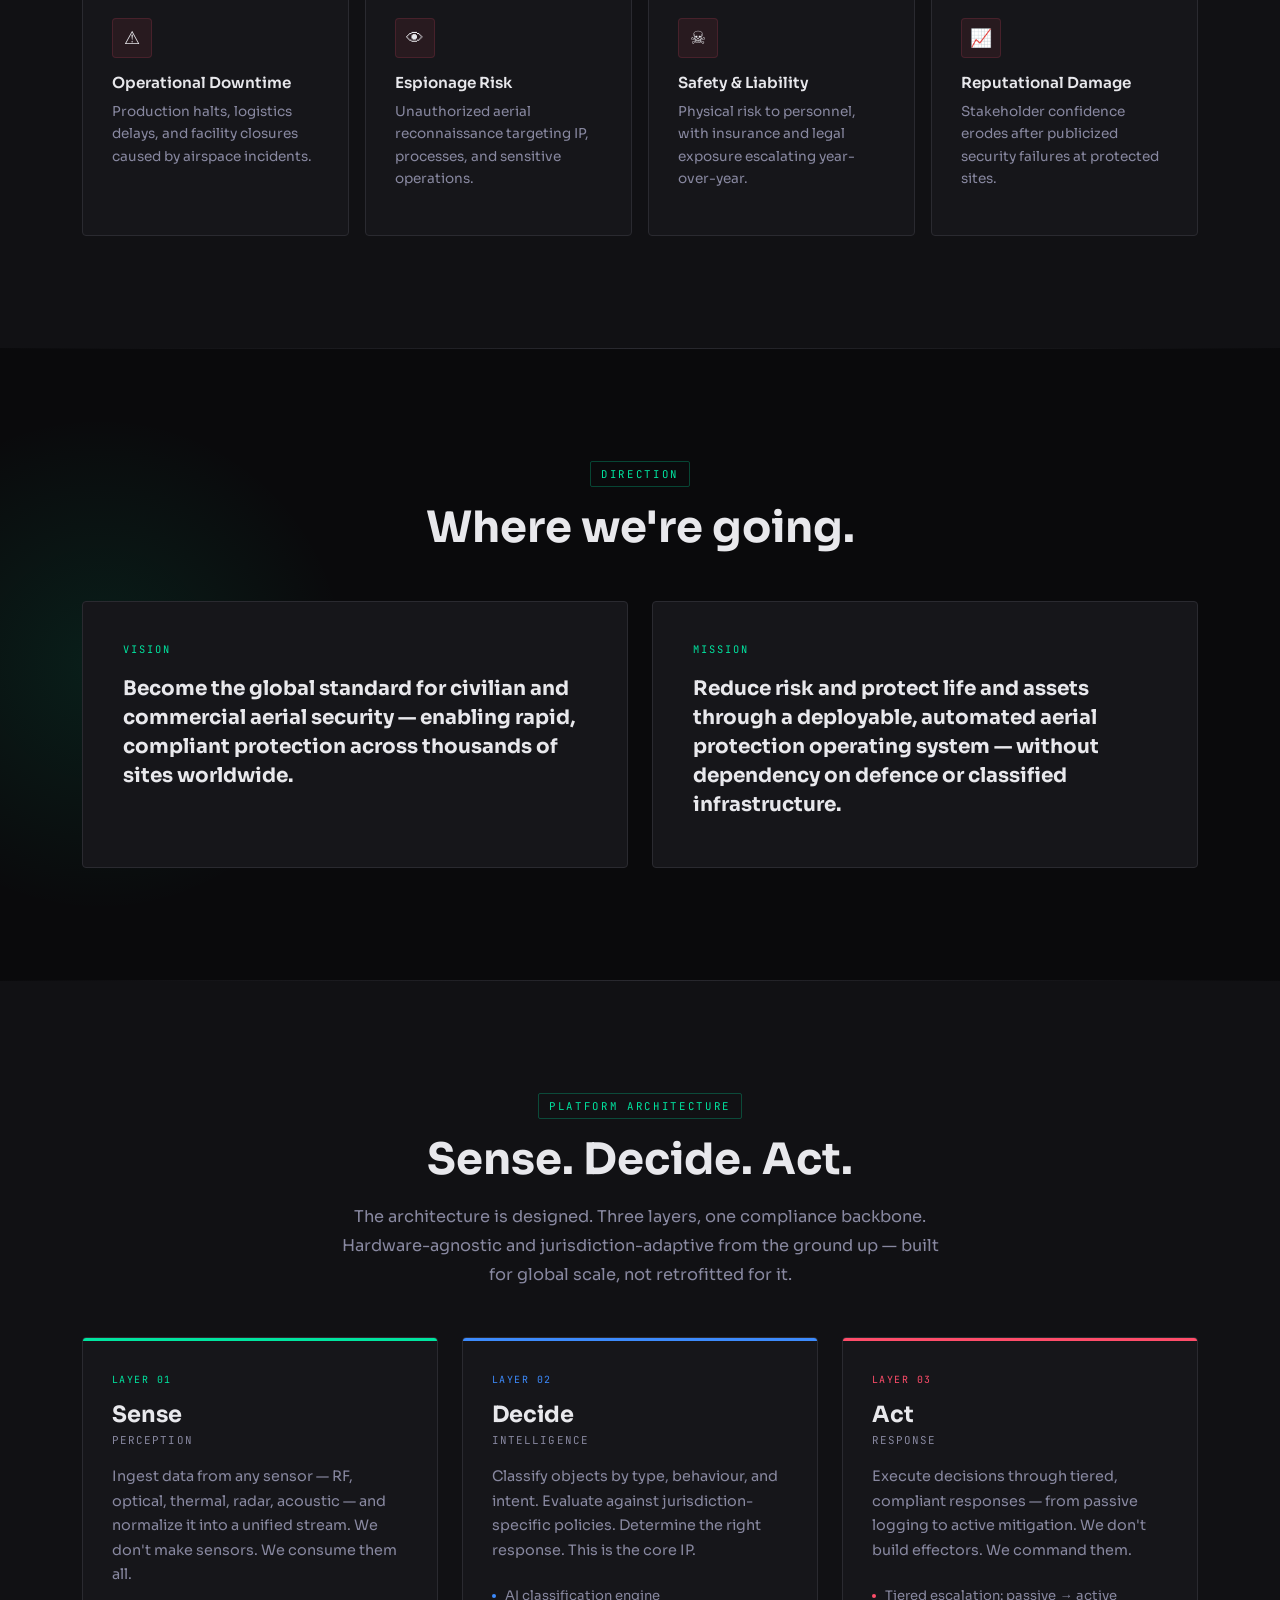
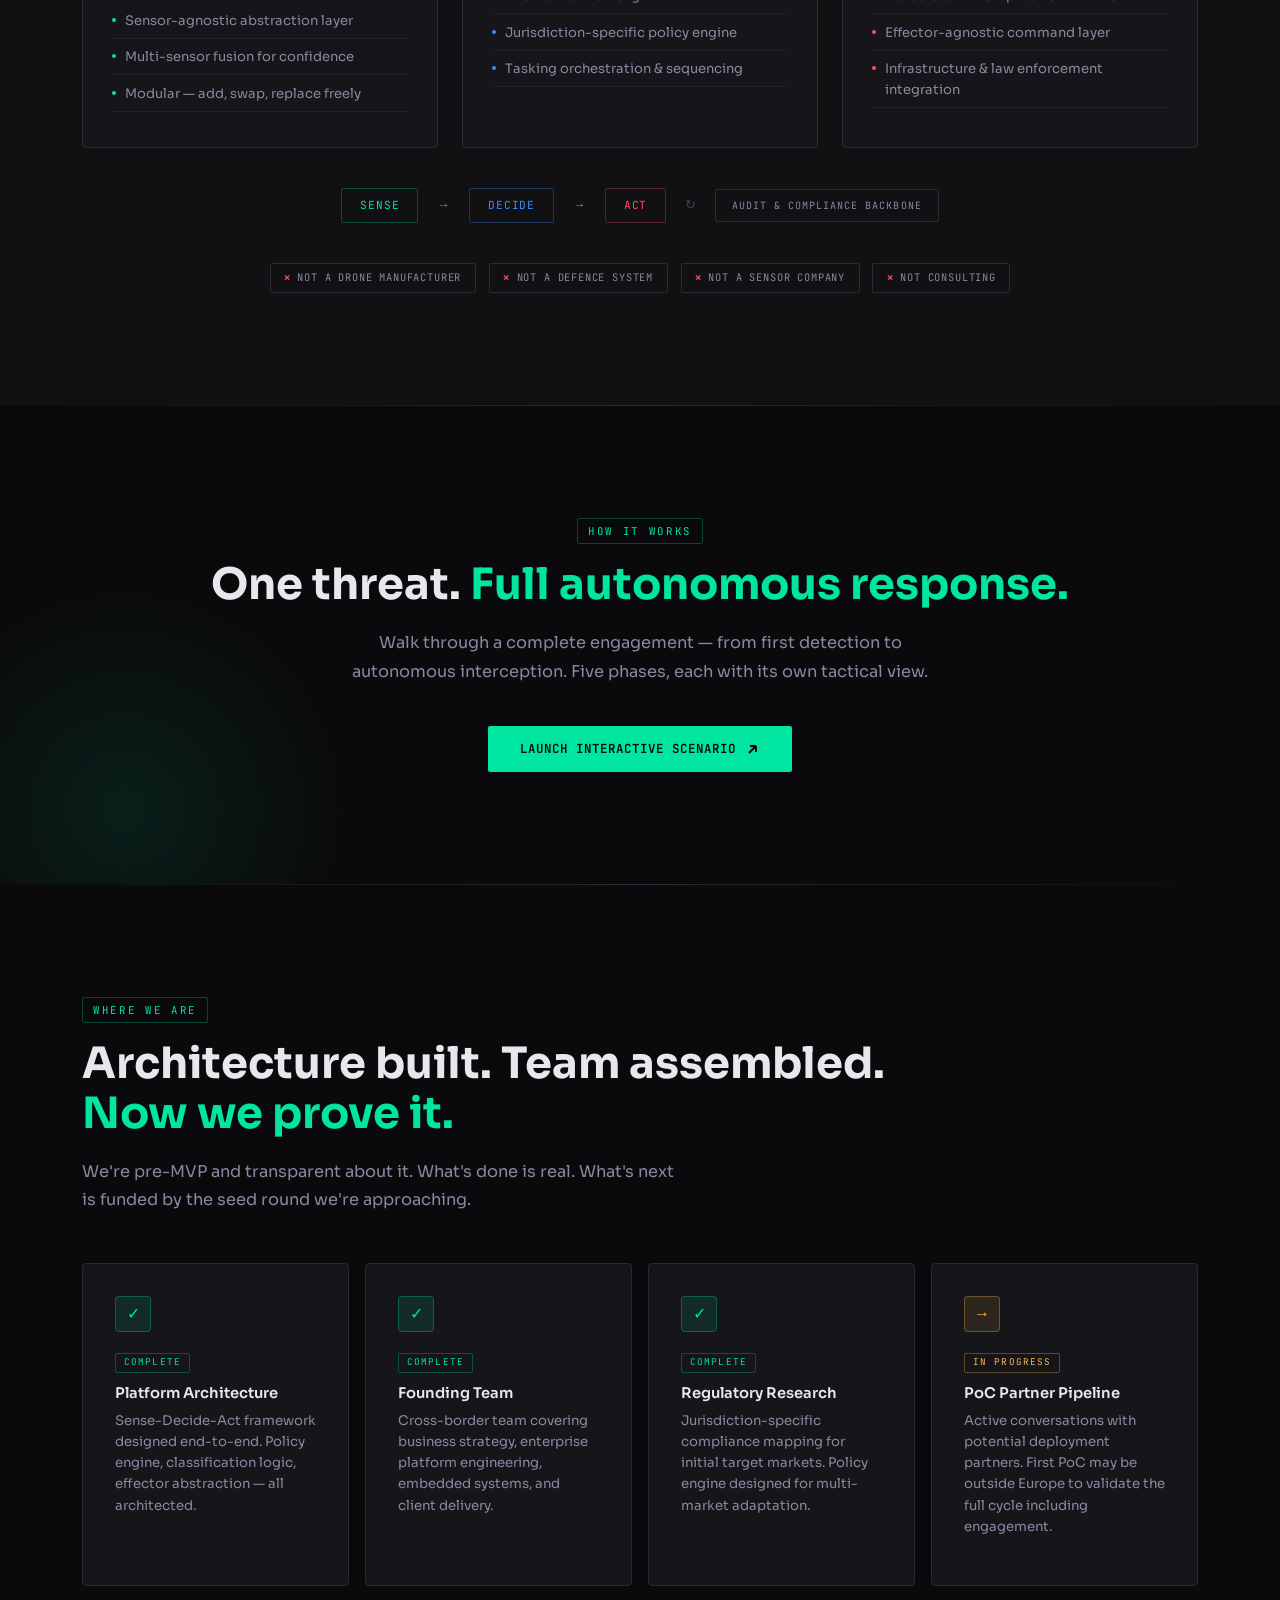
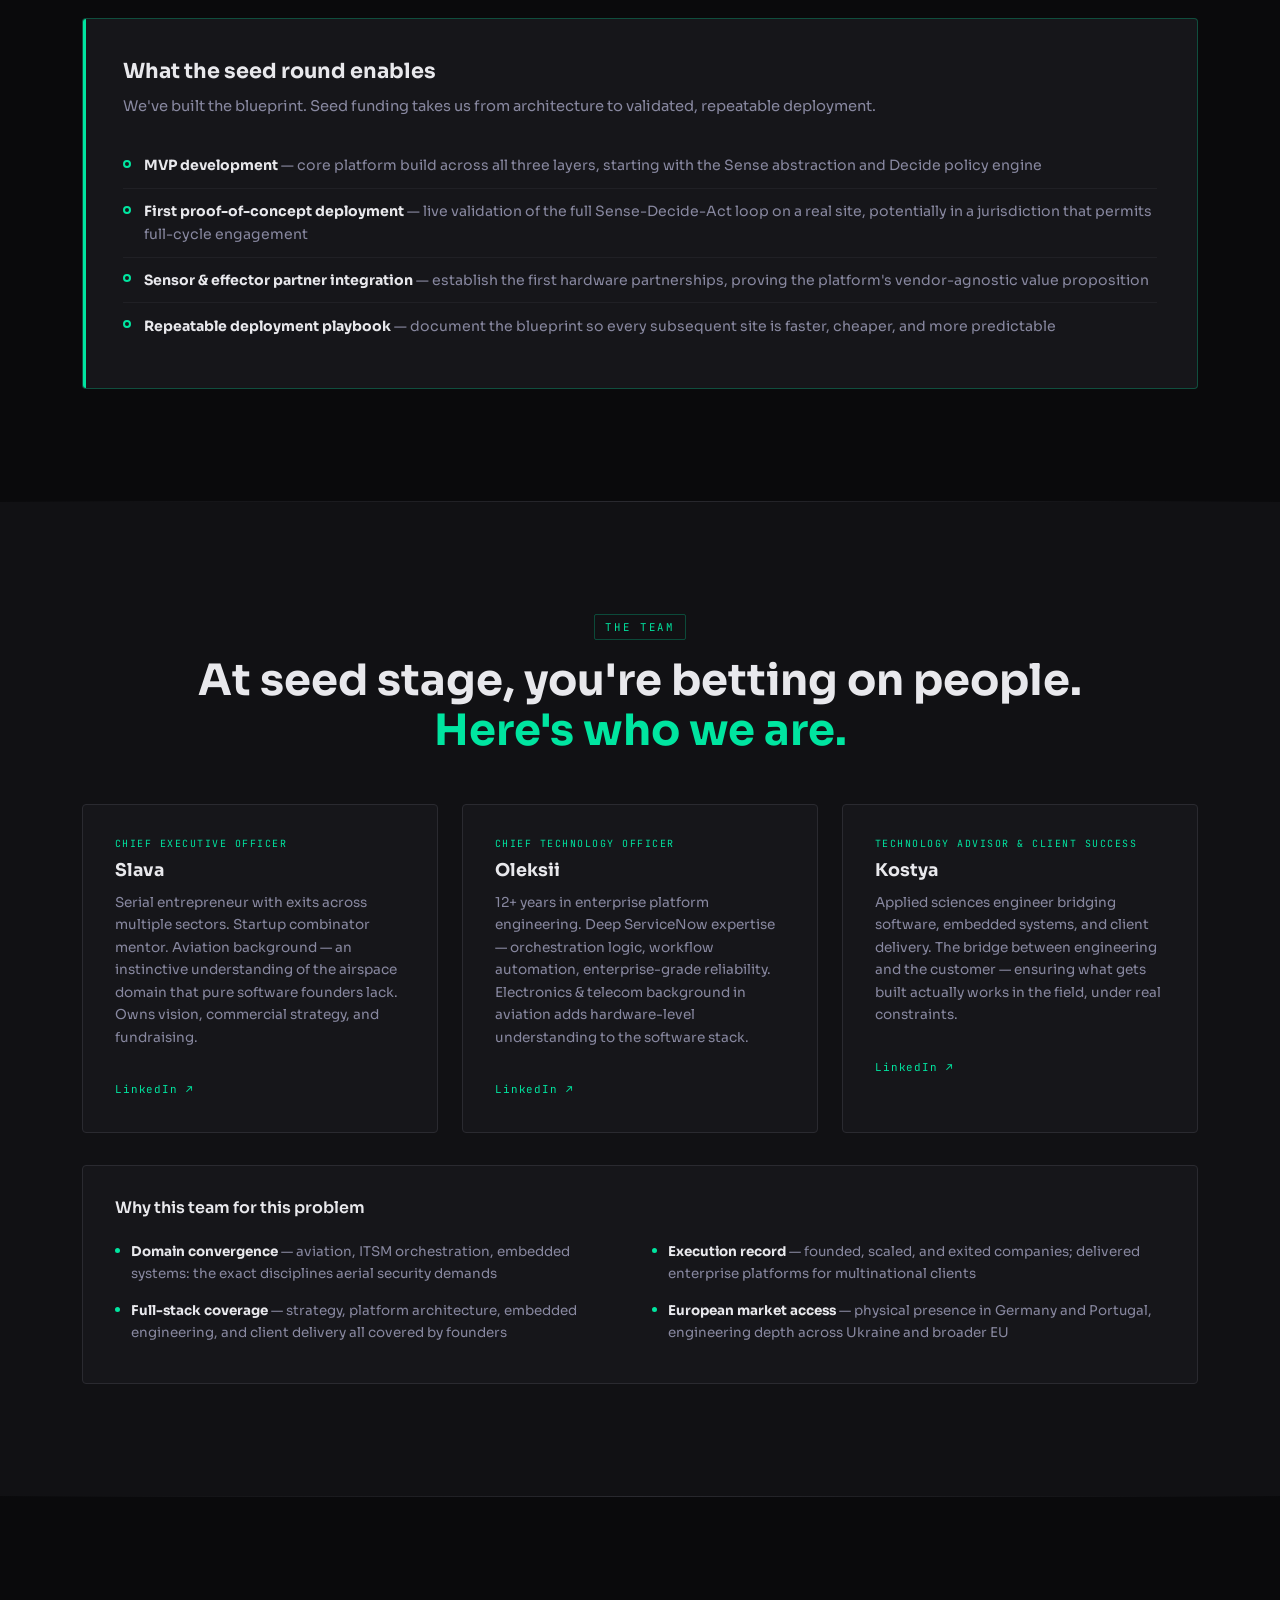
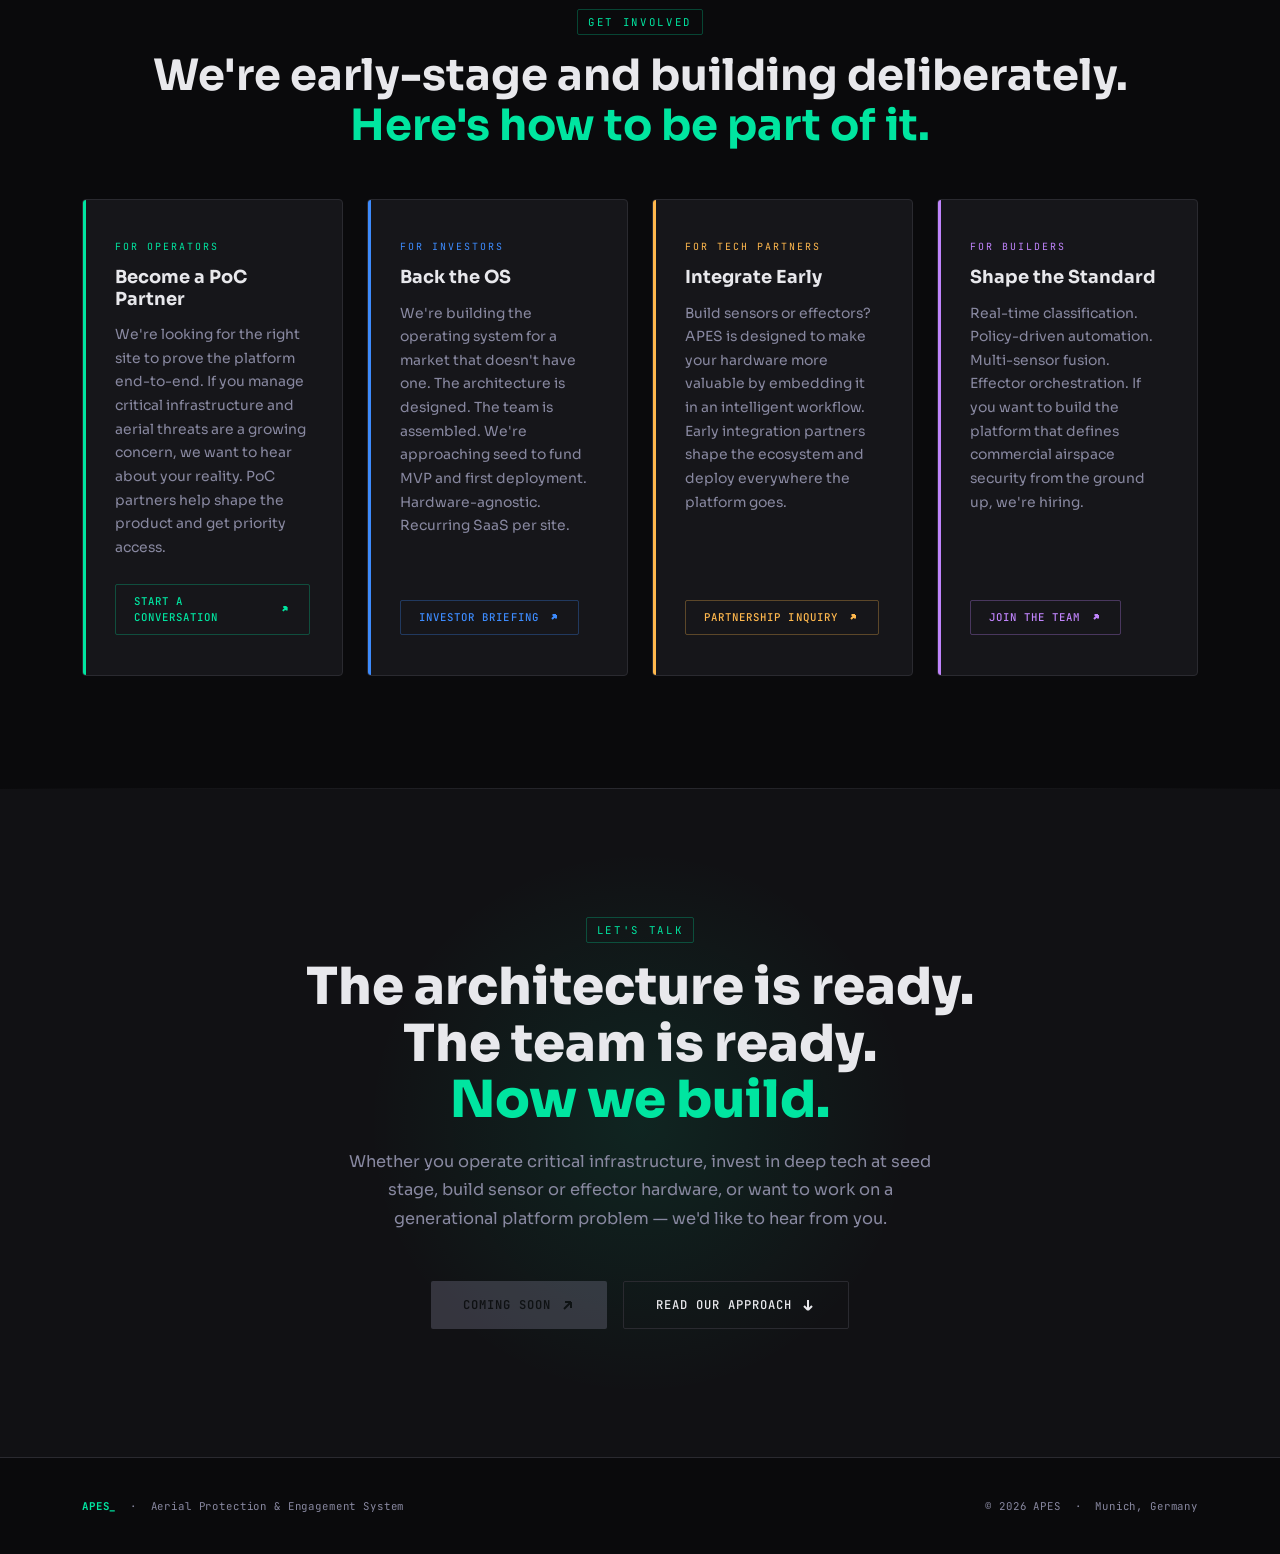
==== commit 4be3f8c2: "Add files via upload" ====
--- a/index.html
+++ b/index.html
@@ -3,43 +3,28 @@
 <head>
 <meta charset="UTF-8">
 <meta name="viewport" content="width=device-width, initial-scale=1.0">
-
-<!-- Primary Meta -->
 <title>APES — The Operating System for Commercial Airspace Protection</title>
-<meta name="description" content="APES is designing the first platform to close the full aerial protection loop — sense, decide, and respond — for civilian and commercial environments. Hardware-agnostic. Jurisdiction-adaptive. Pre-seed stage.">
+<meta name="description" content="APES is designing the first platform to close the full aerial protection loop — sense, decide, and respond — for civilian and commercial environments.">
 <meta name="keywords" content="drone protection, counter-UAV, airspace security, commercial drone defence, aerial threat response, critical infrastructure protection, APES">
 <meta name="author" content="APES — Aerial Protection & Engagement System">
 <meta name="robots" content="index, follow">
-
-<!-- Open Graph / Social -->
 <meta property="og:type" content="website">
 <meta property="og:url" content="https://getapes.github.io/landing/">
 <meta property="og:title" content="APES — From Detection to Response. One Platform. Fully Autonomous.">
 <meta property="og:description" content="The first platform designed to close the full aerial protection loop for civilian and commercial environments. Sense. Decide. Act.">
 <meta property="og:image" content="https://getapes.github.io/landing/assets/img/og-image.svg">
-
-<!-- Twitter Card -->
 <meta name="twitter:card" content="summary_large_image">
 <meta name="twitter:title" content="APES — The Operating System for Commercial Airspace Protection">
 <meta name="twitter:description" content="From detection to autonomous response. One platform for civilian airspace security.">
 <meta name="twitter:image" content="https://getapes.github.io/landing/assets/img/og-image.svg">
-
-<!-- Favicon -->
 <link rel="icon" type="image/svg+xml" href="./assets/img/favicon.svg">
-
-<!-- Canonical -->
 <link rel="canonical" href="https://getapes.github.io/landing/">
-
-<!-- Fonts -->
 <link rel="preconnect" href="https://fonts.googleapis.com">
 <link rel="preconnect" href="https://fonts.gstatic.com" crossorigin>
 <link href="https://fonts.googleapis.com/css2?family=JetBrains+Mono:wght@400;500;700&family=Sora:wght@300;400;500;600;700;800&display=swap" rel="stylesheet">
-
-<!-- Bootstrap -->
 <link href="https://cdn.jsdelivr.net/npm/bootstrap@5.3.3/dist/css/bootstrap.min.css" rel="stylesheet">
-
-<!-- Site CSS -->
 <link rel="stylesheet" href="./assets/css/style.css">
+</head>
 </head>
 <body>
 
@@ -255,91 +240,19 @@
   </div>
 </section>
 
-<!-- ══════════════ ENGAGEMENT SCENARIO ══════════════ -->
-<div class="divider"></div>
-<section class="scenario-section" id="scenario">
-  <div class="container">
-    <div class="text-center mb-4 reveal">
+<!-- ══════════════ HOW IT WORKS — LINKS TO SCENARIO ══════════════ -->
+<div class="divider"></div>
+<section style="padding:7rem 0;background:var(--apes-black);position:relative;overflow:hidden" id="scenario">
+  <div style="position:absolute;width:450px;height:450px;border-radius:50%;background:radial-gradient(circle,var(--apes-accent-dim),transparent 70%);bottom:-150px;left:-100px;pointer-events:none"></div>
+  <div class="container">
+    <div class="text-center reveal">
       <span class="section-label">How It Works</span>
       <h2 class="section-title">One threat. <span class="accent">Full autonomous response.</span></h2>
-      <p class="section-sub mx-auto">A complete engagement cycle — from an approaching FPV drone to autonomous interception. Every step logged. Every decision auditable.</p>
-    </div>
-
-    <div class="tactical-wrapper reveal">
-      <!-- MAP -->
-      <div class="tactical-map-container">
-        <div class="tactical-map">
-          <div class="perimeter perimeter-outer"></div>
-          <div class="perimeter perimeter-mid"></div>
-          <div class="perimeter perimeter-inner"></div>
-
-          <div class="perimeter-label pl-outer">Outer Perimeter</div>
-          <div class="perimeter-label pl-mid">Alert Zone</div>
-          <div class="perimeter-label pl-inner">Protected Zone</div>
-
-          <div class="tactical-sweep"></div>
-
-          <div class="factory">
-            <div class="factory-icon">&#127981;</div>
-            <div class="factory-label">Facility</div>
-          </div>
-
-          <div class="infra infra-1"><div class="infra-label">Substation</div></div>
-          <div class="infra infra-2"><div class="infra-label">Storage</div></div>
-          <div class="infra infra-3"></div>
-          <div class="infra infra-4"></div>
-
-          <div class="threat-drone">
-            <div class="threat-drone-icon"></div>
-            <div class="threat-label">FPV Threat</div>
-          </div>
-
-          <div class="interceptor-drone">
-            <div class="interceptor-icon"></div>
-            <div class="interceptor-label">Interceptor</div>
-          </div>
-
-          <div class="detect-ring"></div>
-          <div class="neutralize-burst"></div>
-
-          <div class="phase-log">
-            <div class="phase-pill p-scan">&#9678; Scanning</div>
-            <div class="phase-pill p-detect">&#9888; Detected</div>
-            <div class="phase-pill p-classify">&#9881; Classified</div>
-            <div class="phase-pill p-intercept">&#9889; Intercepting</div>
-            <div class="phase-pill p-neutral">&#10003; Neutralised</div>
-          </div>
-        </div>
-      </div>
-
-      <!-- NARRATIVE -->
-      <div class="scenario-narrative">
-        <div class="narrative-step step-scan">
-          <div class="step-phase">Sense — Scanning</div>
-          <h4>Continuous airspace monitoring</h4>
-          <p>Multi-sensor array scans all perimeters. RF, optical, and radar data fused into a unified stream. No blind spots.</p>
-        </div>
-        <div class="narrative-step step-detect">
-          <div class="step-phase">Sense — Detection</div>
-          <h4>FPV drone detected at outer perimeter</h4>
-          <p>An unidentified object crosses the outer perimeter. Sensor fusion confirms aerial target. Alert triggered immediately.</p>
-        </div>
-        <div class="narrative-step step-classify">
-          <div class="step-phase">Decide — Classification</div>
-          <h4>Threat classified: hostile FPV</h4>
-          <p>AI engine analyses type, flight behaviour, and intent. Object classified as hostile FPV drone. Policy engine determines response tier.</p>
-        </div>
-        <div class="narrative-step step-intercept">
-          <div class="step-phase">Act — Interception</div>
-          <h4>Interceptor drone launched</h4>
-          <p>Autonomous interceptor dispatched from the facility. Pursuit trajectory calculated. Target tracked in real time.</p>
-        </div>
-        <div class="narrative-step step-neutral">
-          <div class="step-phase">Act — Neutralised</div>
-          <h4>Threat neutralised. Audit complete.</h4>
-          <p>Interceptor engages and disables the threat before it reaches the alert zone. Full event logged to immutable audit trail.</p>
-        </div>
-      </div>
+      <p class="section-sub mx-auto" style="margin-bottom:2.5rem">Walk through a complete engagement — from first detection to autonomous interception. Five phases, each with its own tactical view.</p>
+      <a href="scenario.html" class="btn-primary-apes" style="font-size:0.78rem">
+        Launch Interactive Scenario
+        <svg width="16" height="16" fill="none" stroke="currentColor" stroke-width="2"><path d="M5 12L12 5M12 5H6M12 5V11"/></svg>
+      </a>
     </div>
   </div>
 </section>
--- a/assets/css/style.css
+++ b/assets/css/style.css
@@ -465,112 +465,3 @@
 ::-webkit-scrollbar-thumb{background:var(--apes-border);border-radius:3px}
 ::-webkit-scrollbar-thumb:hover{background:var(--apes-accent-mid)}
 
-/* ── SCENARIO VISUALIZATION ── */
-.scenario-section{padding:7rem 0;background:var(--apes-black);position:relative;overflow:hidden}
-.scenario-section::before{content:'';position:absolute;width:450px;height:450px;border-radius:50%;background:radial-gradient(circle,var(--apes-accent-dim),transparent 70%);bottom:-150px;right:-100px;pointer-events:none}
-
-.tactical-wrapper{display:flex;gap:2.5rem;align-items:center;margin-top:3rem}
-.tactical-map-container{flex:1;max-width:580px;position:relative}
-
-.tactical-map{width:100%;aspect-ratio:1;position:relative;border:1px solid var(--apes-border);border-radius:4px;background:var(--apes-card);overflow:hidden}
-.tactical-map::before{content:'';position:absolute;inset:0;background-image:linear-gradient(rgba(42,42,48,0.4) 1px,transparent 1px),linear-gradient(90deg,rgba(42,42,48,0.4) 1px,transparent 1px);background-size:10% 10%;pointer-events:none}
-
-.perimeter{position:absolute;border-radius:50%;top:50%;left:50%;transform:translate(-50%,-50%);border-style:dashed;border-width:1px}
-.perimeter-outer{width:88%;height:88%;border-color:rgba(255,77,106,0.2)}
-.perimeter-mid{width:58%;height:58%;border-color:rgba(255,184,77,0.25)}
-.perimeter-inner{width:30%;height:30%;border-color:rgba(0,229,160,0.3)}
-
-.perimeter-label{position:absolute;font-family:var(--apes-mono);font-size:0.5rem;letter-spacing:0.12em;text-transform:uppercase;padding:2px 6px;border-radius:1px;white-space:nowrap}
-.perimeter-label.pl-outer{top:5.5%;left:50%;transform:translateX(-50%);color:var(--apes-red);opacity:0.5}
-.perimeter-label.pl-mid{top:20.5%;left:50%;transform:translateX(-50%);color:var(--apes-amber);opacity:0.5}
-.perimeter-label.pl-inner{top:34.5%;left:50%;transform:translateX(-50%);color:var(--apes-accent);opacity:0.5}
-
-.factory{position:absolute;top:50%;left:50%;transform:translate(-50%,-50%);width:10%;height:8%;z-index:5}
-.factory-icon{width:100%;height:100%;display:flex;align-items:center;justify-content:center;font-size:1.6rem;filter:grayscale(0.3)}
-.factory-label{font-family:var(--apes-mono);font-size:0.5rem;letter-spacing:0.1em;text-transform:uppercase;color:var(--apes-accent);text-align:center;margin-top:0.2rem;white-space:nowrap}
-
-.infra{position:absolute;width:6px;height:6px;background:rgba(0,229,160,0.4);border:1px solid rgba(0,229,160,0.3);border-radius:1px;z-index:3}
-.infra-label{position:absolute;font-family:var(--apes-mono);font-size:0.4rem;letter-spacing:0.08em;text-transform:uppercase;color:var(--apes-muted);white-space:nowrap;top:10px;left:50%;transform:translateX(-50%)}
-.infra-1{top:40%;left:38%}.infra-2{top:55%;left:62%}.infra-3{top:48%;left:55%}.infra-4{top:58%;left:42%}
-
-.tactical-sweep{position:absolute;top:50%;left:50%;width:44%;height:1px;background:linear-gradient(90deg,rgba(0,229,160,0.6),transparent);transform-origin:left center;animation:sweepRotate 6s linear infinite;z-index:2;opacity:0.4}
-@keyframes sweepRotate{from{transform:rotate(0deg)}to{transform:rotate(360deg)}}
-
-/* Threat drone */
-.threat-drone{position:absolute;width:10px;height:10px;z-index:10;top:8%;left:82%;opacity:0;animation:threatPath 16s linear infinite}
-.threat-drone-icon{width:10px;height:10px;background:var(--apes-red);border-radius:50%;box-shadow:0 0 8px var(--apes-red);position:relative}
-.threat-drone-icon::after{content:'';position:absolute;inset:-6px;border-radius:50%;border:1px solid var(--apes-red);opacity:0;animation:threatPulse 1.5s ease-in-out infinite}
-@keyframes threatPulse{0%,100%{opacity:0;transform:scale(0.8)}50%{opacity:0.6;transform:scale(1.4)}}
-
-.threat-label{position:absolute;top:-18px;left:50%;transform:translateX(-50%);font-family:var(--apes-mono);font-size:0.48rem;letter-spacing:0.1em;text-transform:uppercase;color:var(--apes-red);white-space:nowrap;padding:1px 5px;border:1px solid rgba(255,77,106,0.3);border-radius:1px;background:rgba(255,77,106,0.08)}
-
-@keyframes threatPath{
-  0%{top:8%;left:82%;opacity:0}5%{top:8%;left:82%;opacity:1}
-  20%{top:18%;left:72%;opacity:1}40%{top:30%;left:62%;opacity:1}
-  55%{top:37%;left:57%;opacity:1}58%{top:37%;left:57%;opacity:0.3}
-  60%{top:37%;left:57%;opacity:0}100%{top:37%;left:57%;opacity:0}
-}
-
-/* Interceptor drone */
-.interceptor-drone{position:absolute;width:10px;height:10px;z-index:10;top:50%;left:50%;transform:translate(-50%,-50%);opacity:0;animation:interceptorPath 16s linear infinite}
-.interceptor-icon{width:10px;height:10px;background:var(--apes-accent);border-radius:50%;box-shadow:0 0 8px var(--apes-accent);position:relative}
-.interceptor-icon::after{content:'';position:absolute;inset:-6px;border-radius:50%;border:1px solid var(--apes-accent);opacity:0;animation:intPulse 1s ease-in-out infinite}
-@keyframes intPulse{0%,100%{opacity:0;transform:scale(0.8)}50%{opacity:0.5;transform:scale(1.3)}}
-
-.interceptor-label{position:absolute;bottom:-18px;left:50%;transform:translateX(-50%);font-family:var(--apes-mono);font-size:0.48rem;letter-spacing:0.1em;text-transform:uppercase;color:var(--apes-accent);white-space:nowrap;padding:1px 5px;border:1px solid var(--apes-accent-mid);border-radius:1px;background:rgba(0,229,160,0.08)}
-
-@keyframes interceptorPath{
-  0%{top:50%;left:50%;opacity:0}30%{top:50%;left:50%;opacity:0}
-  33%{top:49%;left:51%;opacity:1}52%{top:38%;left:56%;opacity:1}
-  55%{top:37%;left:57%;opacity:1}58%{top:37%;left:57%;opacity:1}
-  60%{top:37%;left:57%;opacity:0}100%{top:37%;left:57%;opacity:0}
-}
-
-/* Neutralize burst */
-.neutralize-burst{position:absolute;top:37%;left:57%;width:0;height:0;border-radius:50%;background:radial-gradient(circle,rgba(0,229,160,0.5),transparent 70%);z-index:9;opacity:0;transform:translate(-50%,-50%);animation:burstAnim 16s linear infinite}
-@keyframes burstAnim{0%{width:0;height:0;opacity:0}54%{width:0;height:0;opacity:0}56%{width:60px;height:60px;opacity:0.8}60%{width:90px;height:90px;opacity:0}100%{width:90px;height:90px;opacity:0}}
-
-/* Detection ring */
-.detect-ring{position:absolute;top:18%;left:72%;width:0;height:0;border-radius:50%;border:1px solid var(--apes-amber);z-index:8;opacity:0;transform:translate(-50%,-50%);animation:detectAnim 16s linear infinite}
-@keyframes detectAnim{0%{width:0;height:0;opacity:0}18%{width:0;height:0;opacity:0}20%{width:10px;height:10px;opacity:0.8}25%{width:50px;height:50px;opacity:0}100%{width:50px;height:50px;opacity:0}}
-
-/* Phase pills */
-.phase-log{position:absolute;bottom:12px;left:12px;right:12px;display:flex;gap:6px;z-index:20}
-.phase-pill{font-family:var(--apes-mono);font-size:0.52rem;letter-spacing:0.1em;text-transform:uppercase;padding:4px 10px;border-radius:2px;border:1px solid;opacity:0.25;white-space:nowrap}
-.phase-pill.p-scan{color:var(--apes-muted);border-color:var(--apes-border);animation:phaseIdle 16s linear infinite}
-.phase-pill.p-detect{color:var(--apes-amber);border-color:rgba(255,184,77,0.3);animation:phaseDetect 16s linear infinite}
-.phase-pill.p-classify{color:var(--apes-blue);border-color:rgba(61,139,253,0.3);animation:phaseClassify 16s linear infinite}
-.phase-pill.p-intercept{color:var(--apes-accent);border-color:var(--apes-accent-mid);animation:phaseIntercept 16s linear infinite}
-.phase-pill.p-neutral{color:var(--apes-accent);border-color:var(--apes-accent-mid);animation:phaseNeutral 16s linear infinite}
-
-@keyframes phaseIdle{0%{opacity:0.6}5%{opacity:0.6}18%{opacity:0.6}20%{opacity:0.2}100%{opacity:0.2}}
-@keyframes phaseDetect{0%{opacity:0.15}18%{opacity:0.15}20%{opacity:1;background:rgba(255,184,77,0.08)}28%{opacity:1}30%{opacity:0.2}100%{opacity:0.2}}
-@keyframes phaseClassify{0%{opacity:0.15}26%{opacity:0.15}28%{opacity:1;background:rgba(61,139,253,0.08)}34%{opacity:1}36%{opacity:0.2}100%{opacity:0.2}}
-@keyframes phaseIntercept{0%{opacity:0.15}34%{opacity:0.15}36%{opacity:1;background:rgba(0,229,160,0.08)}54%{opacity:1}56%{opacity:0.2}100%{opacity:0.2}}
-@keyframes phaseNeutral{0%{opacity:0.15}54%{opacity:0.15}56%{opacity:1;background:rgba(0,229,160,0.15)}65%{opacity:1}70%{opacity:0.2}100%{opacity:0.2}}
-
-/* Scenario narrative */
-.scenario-narrative{flex:0 0 320px}
-.narrative-step{padding:1.5rem 0;border-bottom:1px solid rgba(42,42,48,0.5);opacity:0.3}
-.narrative-step:last-child{border-bottom:none}
-.narrative-step .step-phase{font-family:var(--apes-mono);font-size:0.6rem;letter-spacing:0.18em;text-transform:uppercase;margin-bottom:0.4rem}
-.narrative-step h4{font-size:0.95rem;font-weight:600;margin-bottom:0.35rem}
-.narrative-step p{font-size:0.82rem;color:var(--apes-muted);line-height:1.6}
-
-.step-scan .step-phase{color:var(--apes-muted)}
-.step-detect .step-phase{color:var(--apes-amber)}
-.step-classify .step-phase{color:var(--apes-blue)}
-.step-intercept .step-phase{color:var(--apes-accent)}
-.step-neutral .step-phase{color:var(--apes-accent)}
-
-.step-scan{animation:narrativeScan 16s linear infinite}
-.step-detect{animation:narrativeDetect 16s linear infinite}
-.step-classify{animation:narrativeClassify 16s linear infinite}
-.step-intercept{animation:narrativeIntercept 16s linear infinite}
-.step-neutral{animation:narrativeNeutral 16s linear infinite}
-
-@keyframes narrativeScan{0%{opacity:0.8}18%{opacity:0.8}22%{opacity:0.2}100%{opacity:0.2}}
-@keyframes narrativeDetect{0%{opacity:0.2}18%{opacity:0.2}20%{opacity:1}28%{opacity:1}32%{opacity:0.2}100%{opacity:0.2}}
-@keyframes narrativeClassify{0%{opacity:0.2}26%{opacity:0.2}28%{opacity:1}36%{opacity:1}40%{opacity:0.2}100%{opacity:0.2}}
-@keyframes narrativeIntercept{0%{opacity:0.2}34%{opacity:0.2}36%{opacity:1}56%{opacity:1}60%{opacity:0.2}100%{opacity:0.2}}
-@keyframes narrativeNeutral{0%{opacity:0.2}54%{opacity:0.2}56%{opacity:1}70%{opacity:1}80%{opacity:0.2}100%{opacity:0.2}}
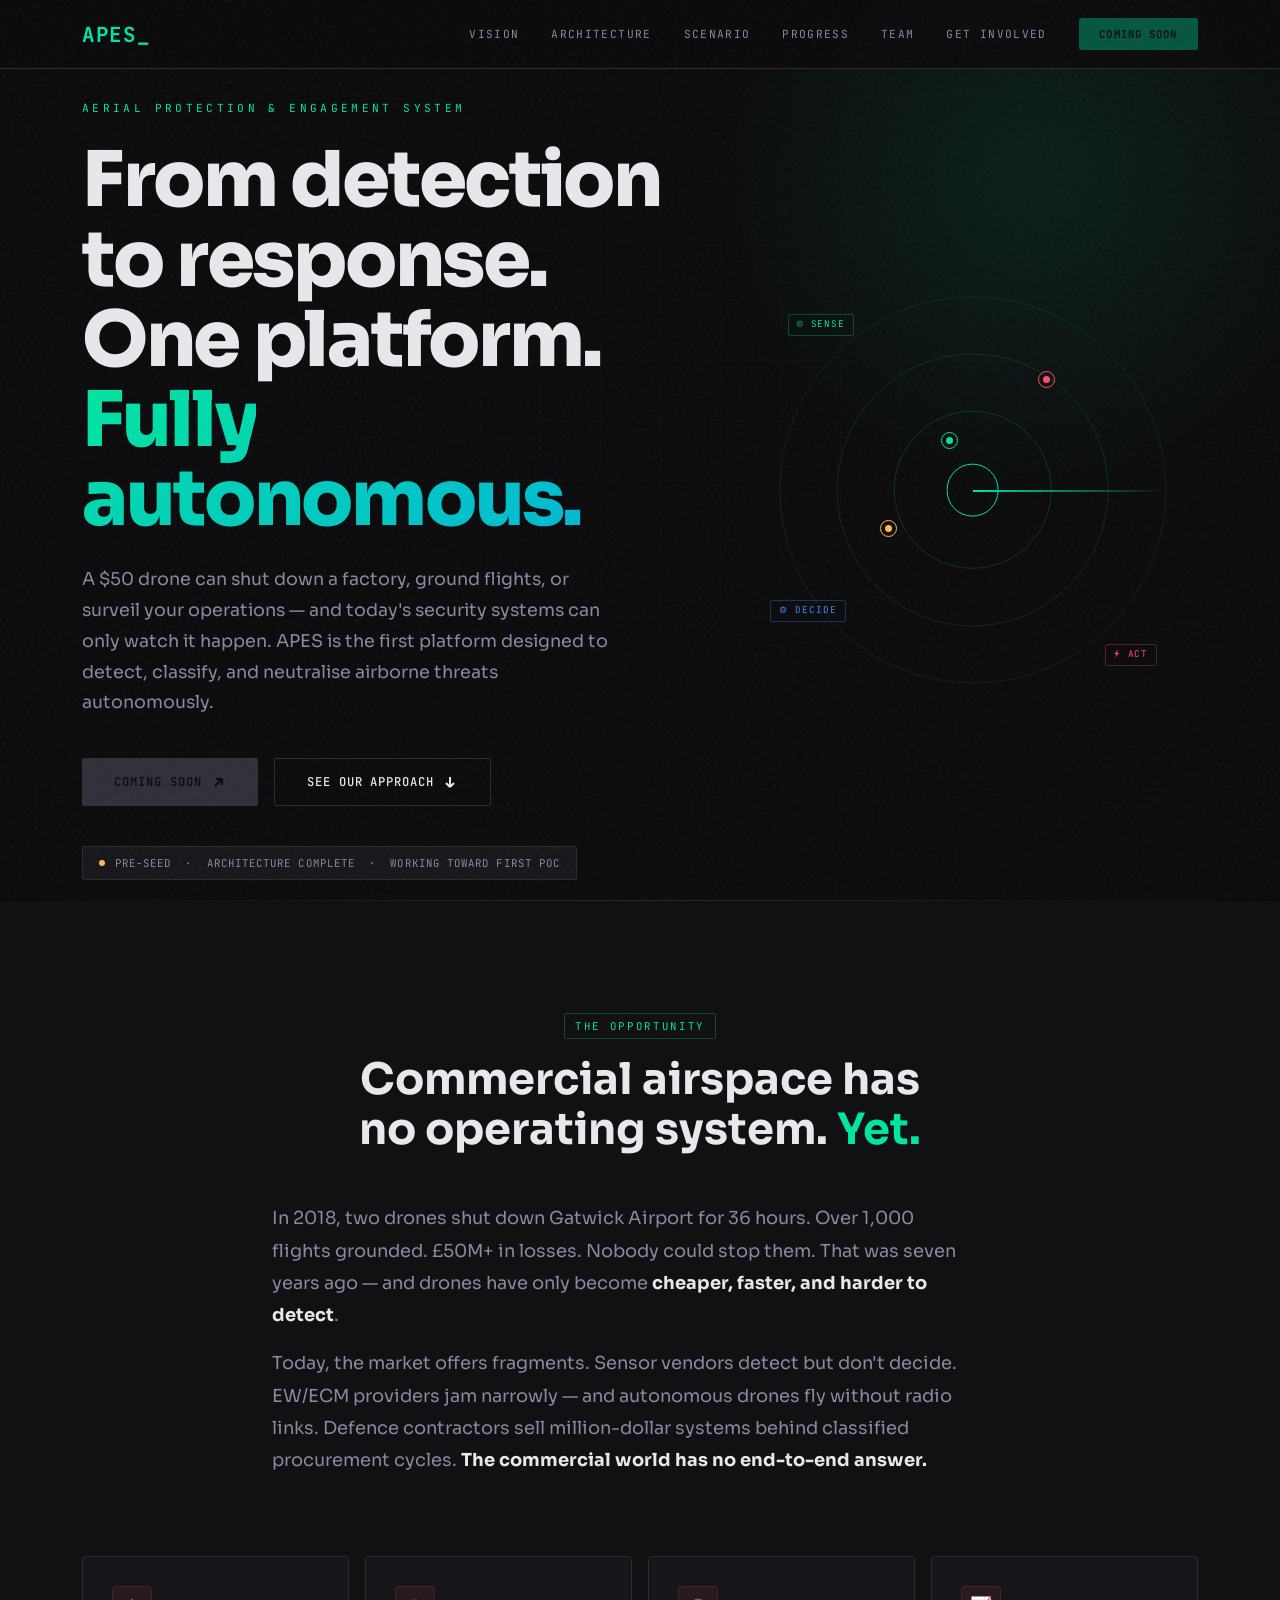
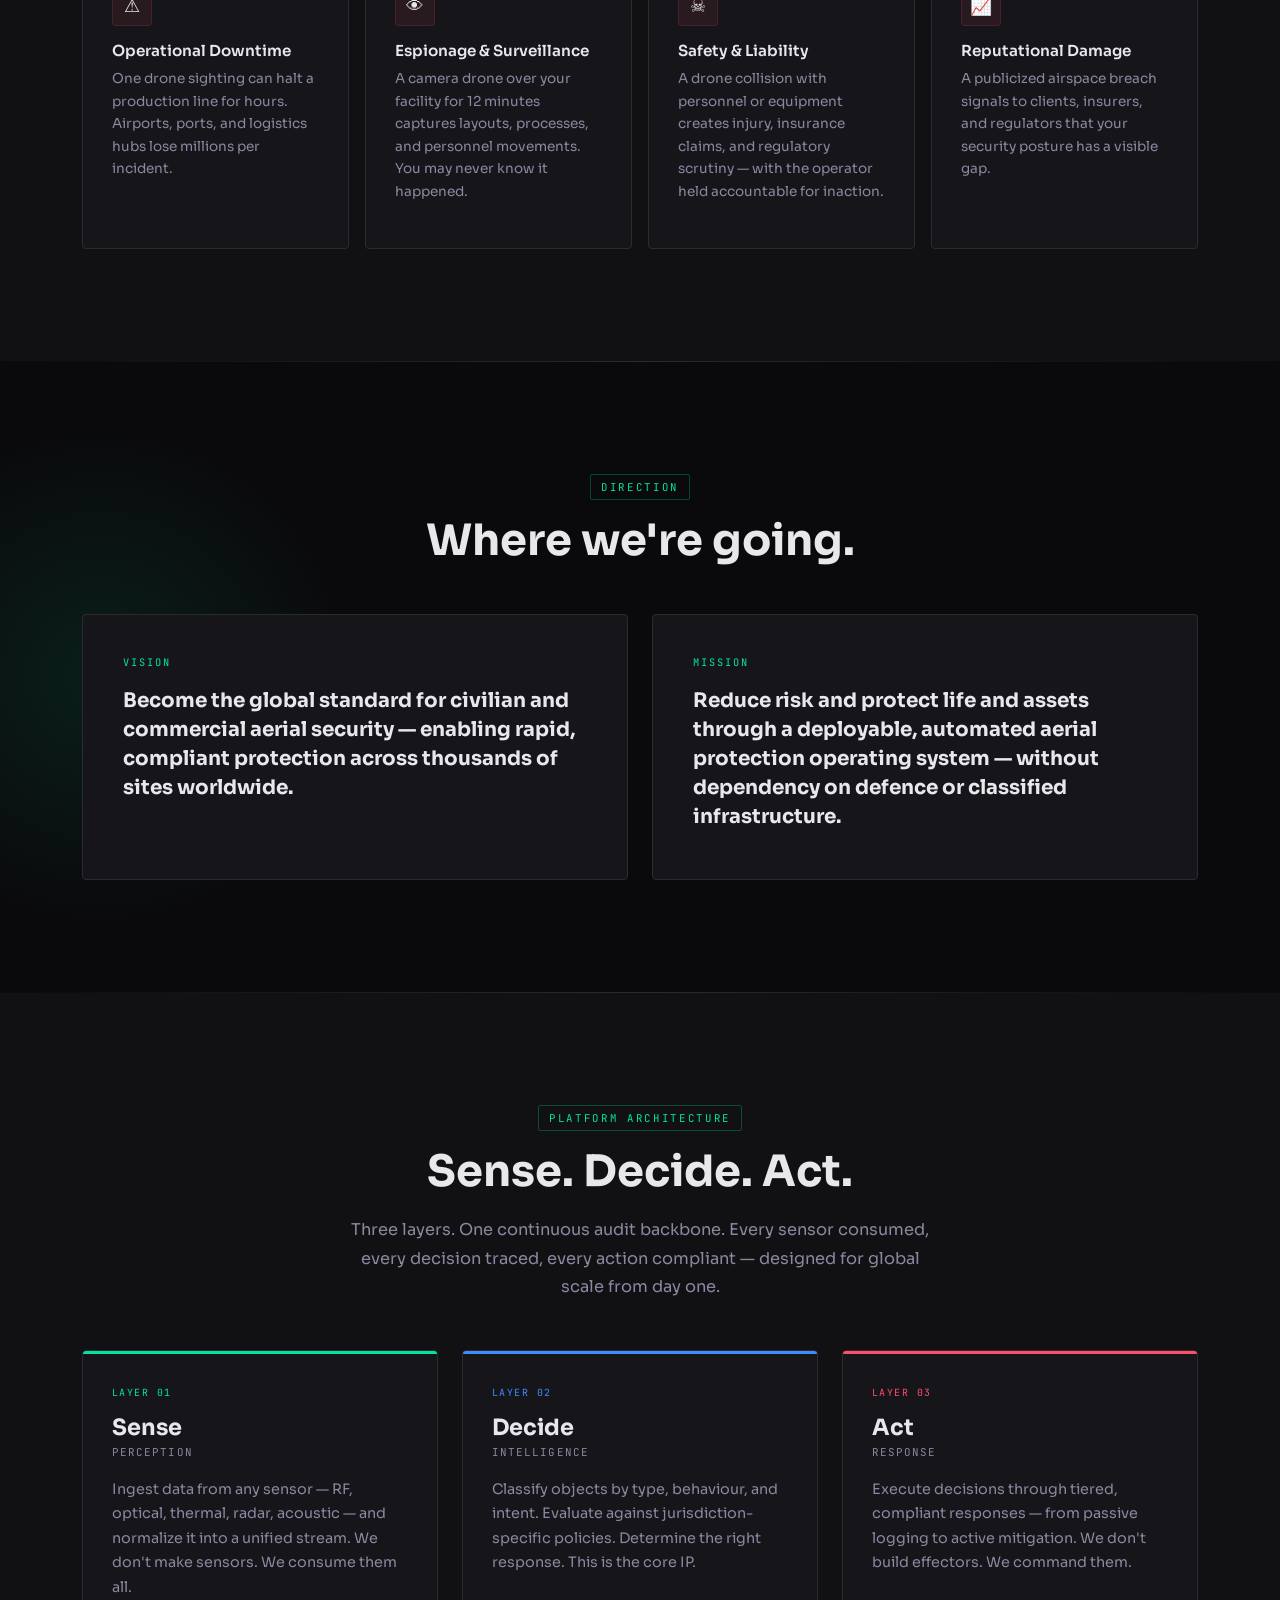
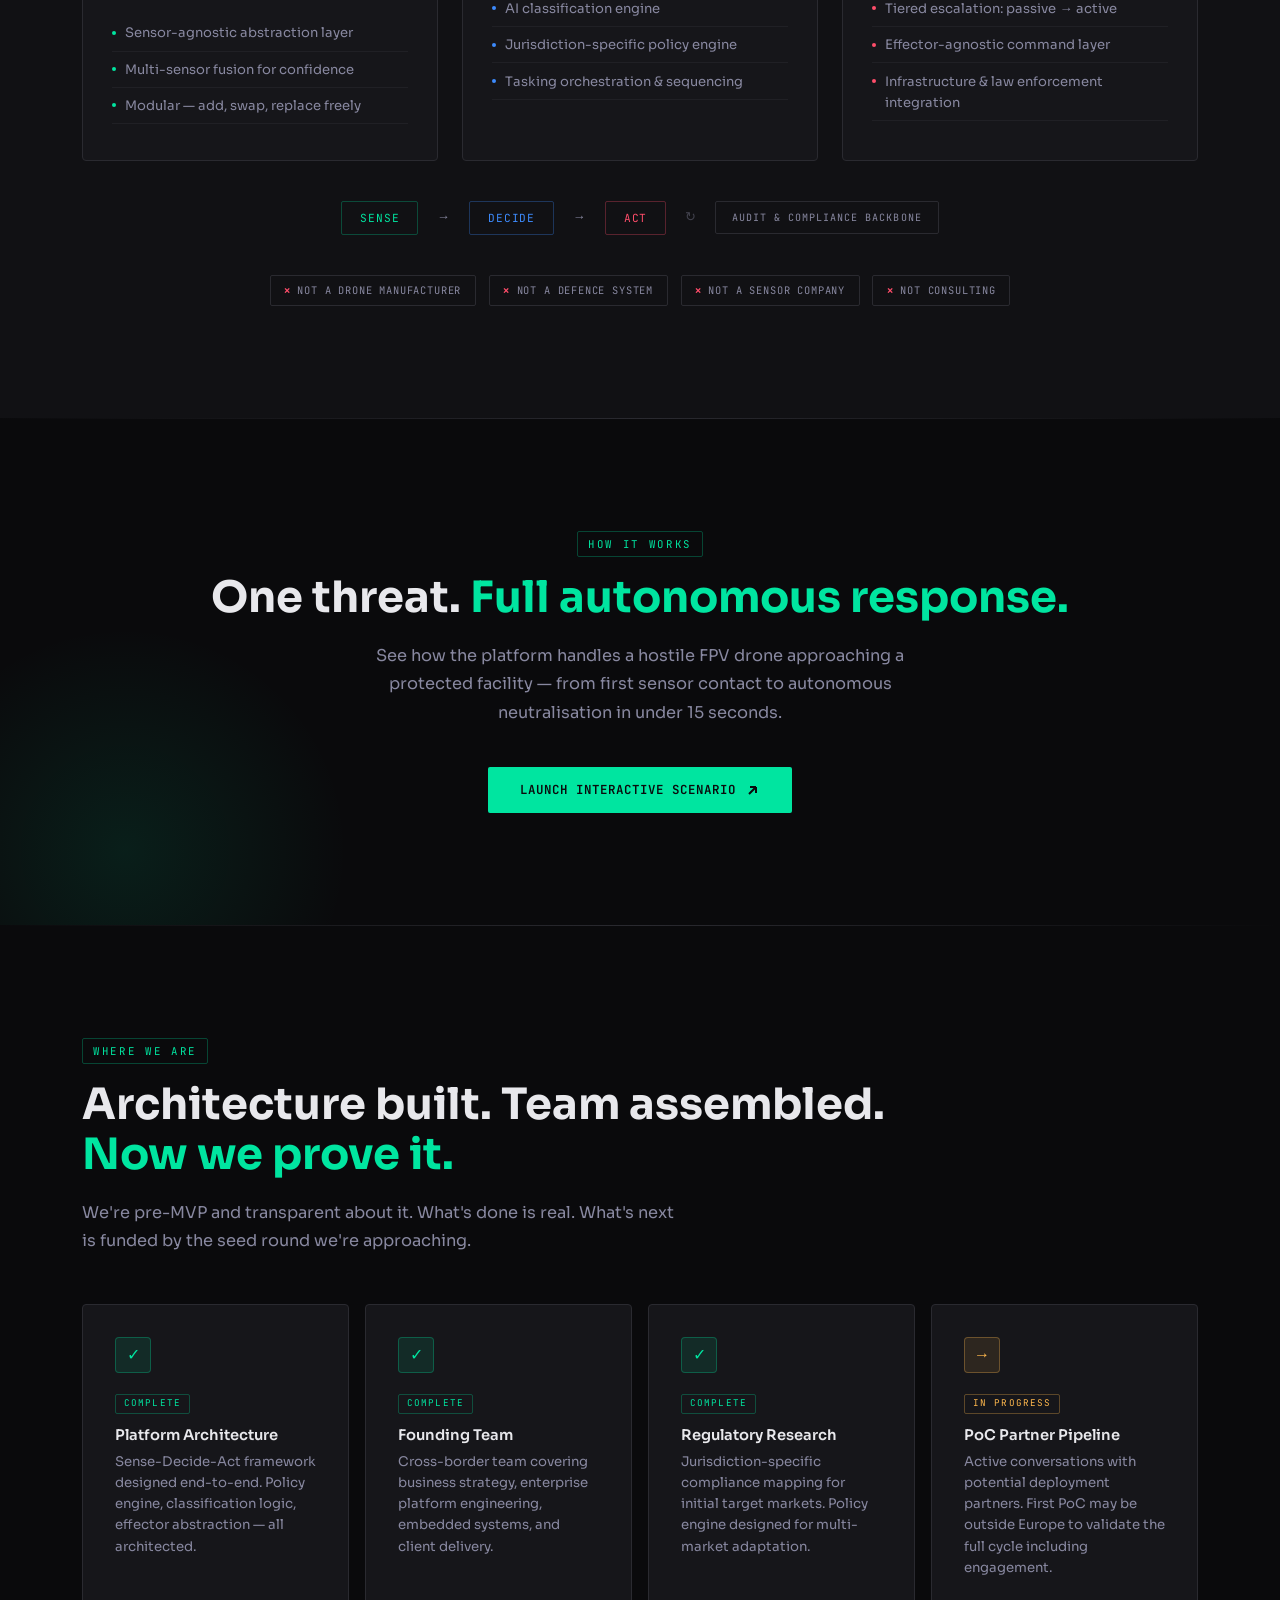
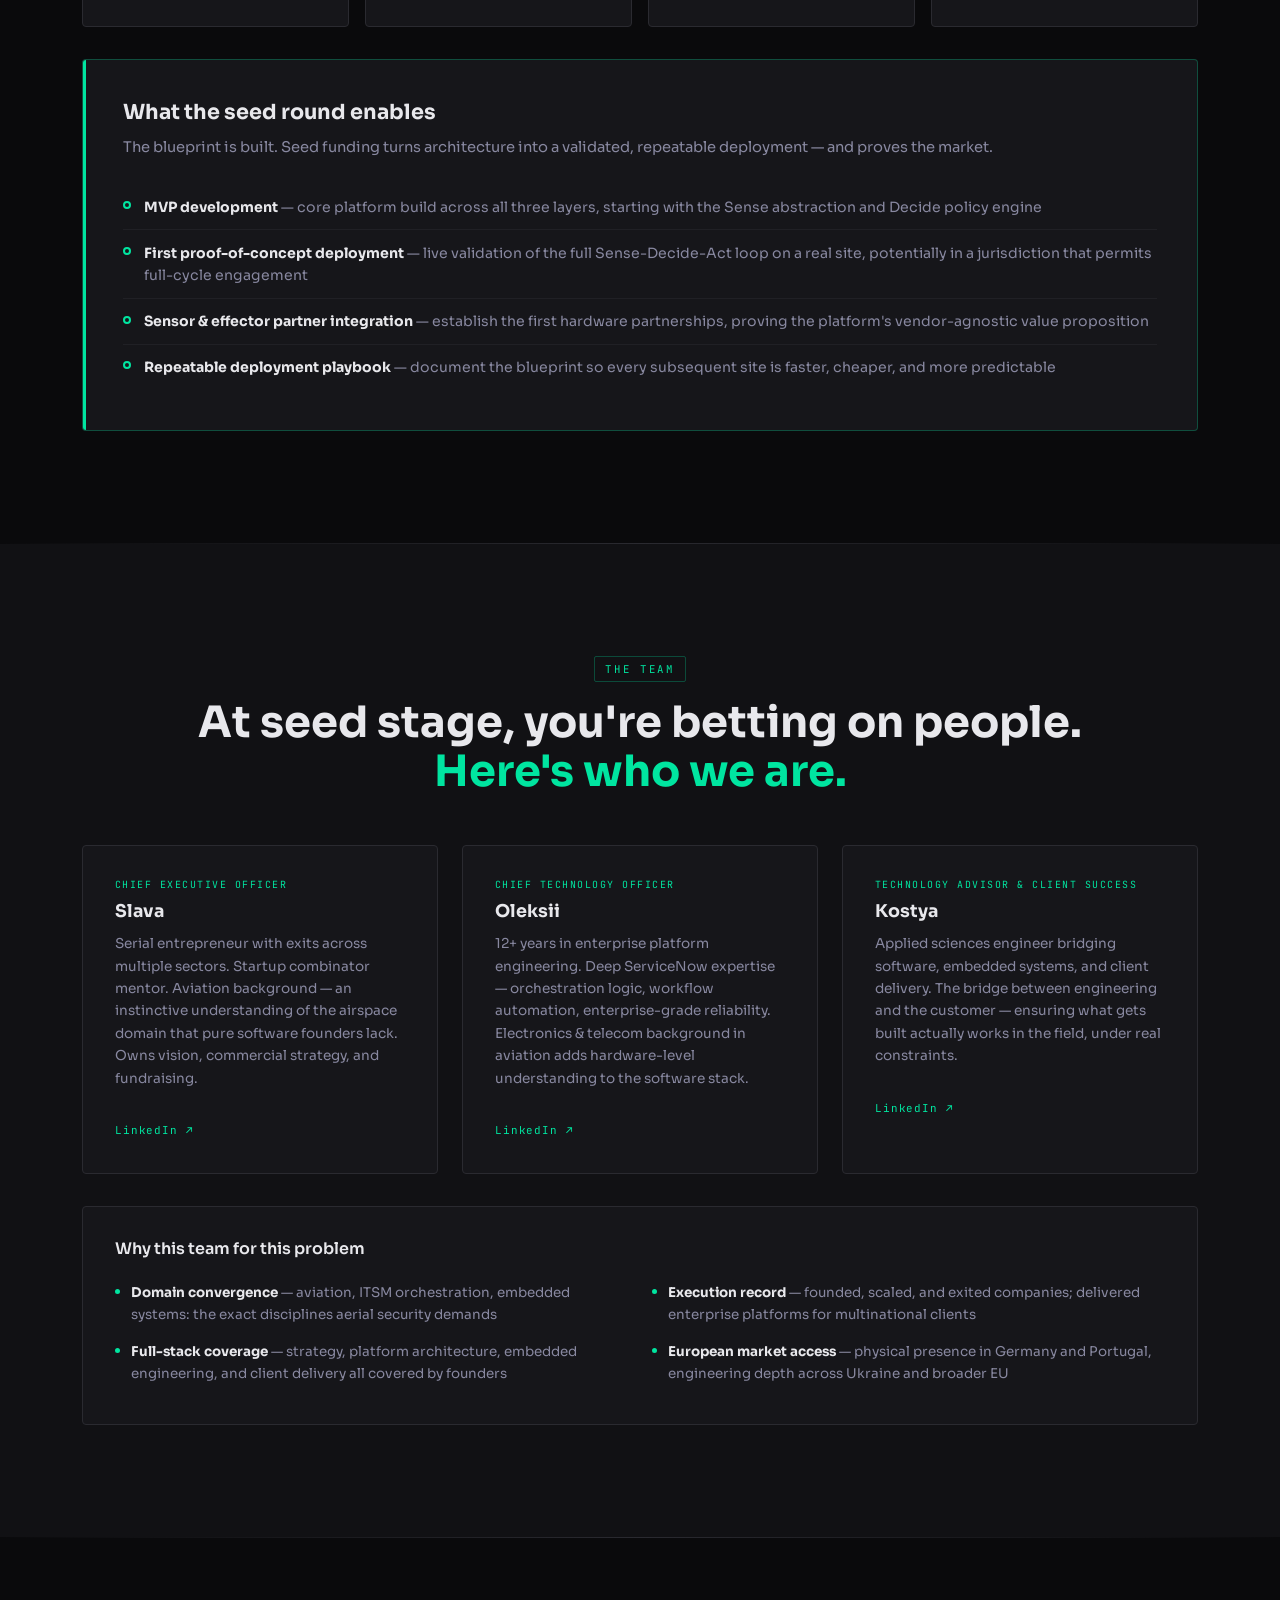
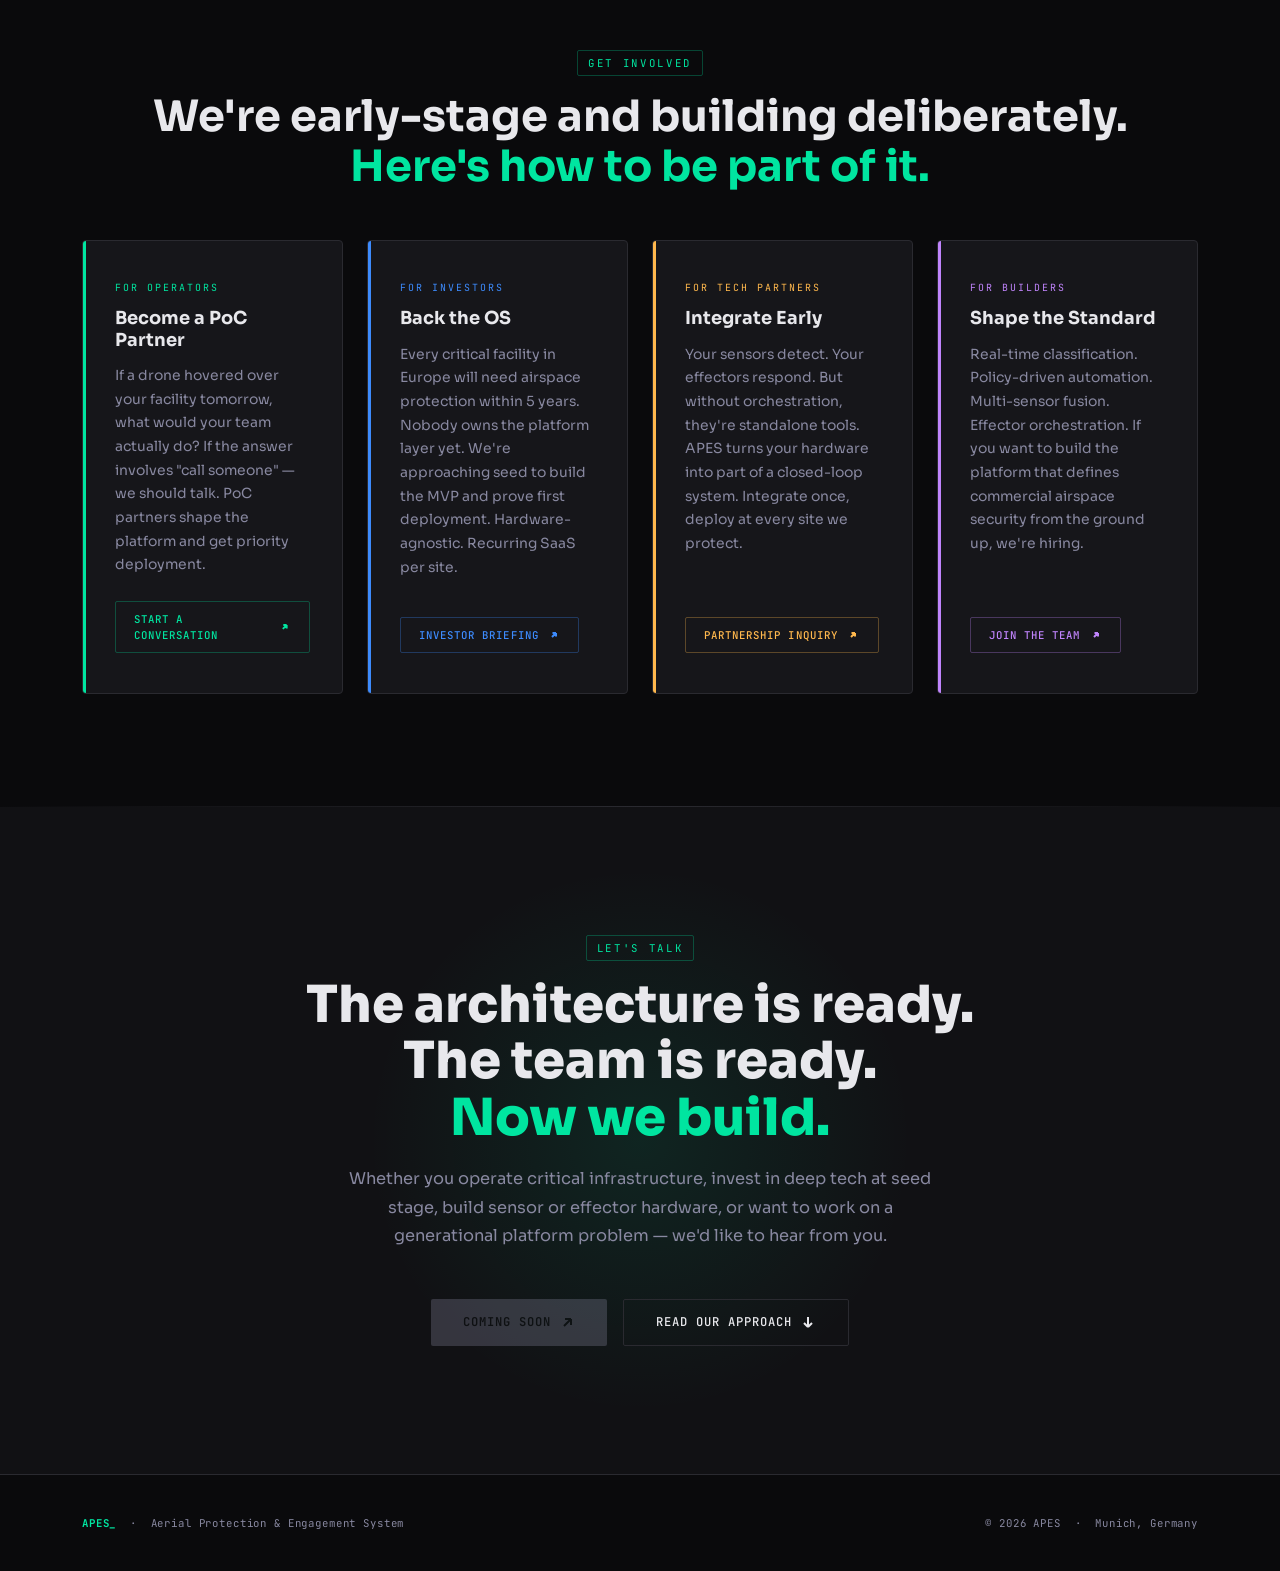
==== commit f774c74c: "Add files via upload" ====
--- a/index.html
+++ b/index.html
@@ -25,7 +25,6 @@
 <link href="https://cdn.jsdelivr.net/npm/bootstrap@5.3.3/dist/css/bootstrap.min.css" rel="stylesheet">
 <link rel="stylesheet" href="./assets/css/style.css">
 </head>
-</head>
 <body>
 
 <!-- ══════════════ NAV ══════════════ -->
@@ -63,7 +62,7 @@
           <span class="highlight">Fully autonomous.</span>
         </h1>
         <p class="hero-sub">
-          Airborne threats are cheap and accelerating. Legacy systems detect but can't decide or act. APES is designing the first platform to close the full loop — sense, decide, and respond — for civilian and commercial environments.
+          A $50 drone can shut down a factory, ground flights, or surveil your operations — and today's security systems can only watch it happen. APES is the first platform designed to detect, classify, and neutralise airborne threats autonomously.
         </p>
         <div class="hero-actions">
           <span class="btn-primary-apes" style="opacity:0.3;cursor:default;pointer-events:none;background:var(--apes-muted);">
@@ -110,10 +109,10 @@
     <div class="row mb-4 reveal">
       <div class="col-lg-8 mx-auto">
         <p class="problem-text">
-          Off-the-shelf drones are cheap, autonomous, and increasingly evasive. They cause <strong>operational shutdowns, espionage, safety incidents, and reputational damage</strong> across manufacturing, energy, logistics, and critical infrastructure.
+          In 2018, two drones shut down Gatwick Airport for 36 hours. Over 1,000 flights grounded. £50M+ in losses. Nobody could stop them. That was seven years ago — and drones have only become <strong>cheaper, faster, and harder to detect</strong>.
         </p>
         <p class="problem-text mt-3">
-          Today's market is fragmented. Sensor vendors detect but don't decide. EW/ECM providers act narrowly and are circumvented by autonomous flight. Defence contractors are overengineered, classified-dependent, and inaccessible to commercial buyers. <strong>Nobody provides a closed-loop, automated system for the commercial world.</strong>
+          Today, the market offers fragments. Sensor vendors detect but don't decide. EW/ECM providers jam narrowly — and autonomous drones fly without radio links. Defence contractors sell million-dollar systems behind classified procurement cycles. <strong>The commercial world has no end-to-end answer.</strong>
         </p>
       </div>
     </div>
@@ -122,28 +121,28 @@
         <div class="gap-card">
           <div class="gap-icon">&#9888;</div>
           <h4>Operational Downtime</h4>
-          <p>Production halts, logistics delays, and facility closures caused by airspace incidents.</p>
+          <p>One drone sighting can halt a production line for hours. Airports, ports, and logistics hubs lose millions per incident.</p>
         </div>
       </div>
       <div class="col-md-6 col-lg-3">
         <div class="gap-card">
           <div class="gap-icon">&#128065;</div>
-          <h4>Espionage Risk</h4>
-          <p>Unauthorized aerial reconnaissance targeting IP, processes, and sensitive operations.</p>
+          <h4>Espionage & Surveillance</h4>
+          <p>A camera drone over your facility for 12 minutes captures layouts, processes, and personnel movements. You may never know it happened.</p>
         </div>
       </div>
       <div class="col-md-6 col-lg-3">
         <div class="gap-card">
           <div class="gap-icon">&#9760;</div>
           <h4>Safety & Liability</h4>
-          <p>Physical risk to personnel, with insurance and legal exposure escalating year-over-year.</p>
+          <p>A drone collision with personnel or equipment creates injury, insurance claims, and regulatory scrutiny — with the operator held accountable for inaction.</p>
         </div>
       </div>
       <div class="col-md-6 col-lg-3">
         <div class="gap-card">
           <div class="gap-icon">&#128200;</div>
           <h4>Reputational Damage</h4>
-          <p>Stakeholder confidence erodes after publicized security failures at protected sites.</p>
+          <p>A publicized airspace breach signals to clients, insurers, and regulators that your security posture has a visible gap.</p>
         </div>
       </div>
     </div>
@@ -182,7 +181,7 @@
     <div class="text-center mb-5 reveal">
       <span class="section-label">Platform Architecture</span>
       <h2 class="section-title">Sense. Decide. Act.</h2>
-      <p class="section-sub mx-auto">The architecture is designed. Three layers, one compliance backbone. Hardware-agnostic and jurisdiction-adaptive from the ground up — built for global scale, not retrofitted for it.</p>
+      <p class="section-sub mx-auto">Three layers. One continuous audit backbone. Every sensor consumed, every decision traced, every action compliant — designed for global scale from day one.</p>
     </div>
 
     <div class="row g-4 reveal">
@@ -248,7 +247,7 @@
     <div class="text-center reveal">
       <span class="section-label">How It Works</span>
       <h2 class="section-title">One threat. <span class="accent">Full autonomous response.</span></h2>
-      <p class="section-sub mx-auto" style="margin-bottom:2.5rem">Walk through a complete engagement — from first detection to autonomous interception. Five phases, each with its own tactical view.</p>
+      <p class="section-sub mx-auto" style="margin-bottom:2.5rem">See how the platform handles a hostile FPV drone approaching a protected facility — from first sensor contact to autonomous neutralisation in under 15 seconds.</p>
       <a href="scenario.html" class="btn-primary-apes" style="font-size:0.78rem">
         Launch Interactive Scenario
         <svg width="16" height="16" fill="none" stroke="currentColor" stroke-width="2"><path d="M5 12L12 5M12 5H6M12 5V11"/></svg>
@@ -307,7 +306,7 @@
     <div class="reveal">
       <div class="next-card">
         <h3>What the seed round enables</h3>
-        <p>We've built the blueprint. Seed funding takes us from architecture to validated, repeatable deployment.</p>
+        <p>The blueprint is built. Seed funding turns architecture into a validated, repeatable deployment — and proves the market.</p>
         <div class="next-items">
           <div class="next-item">
             <div class="next-bullet"></div>
@@ -414,7 +413,7 @@
         <div class="audience-track t-prospects">
           <div class="track-label">For Operators</div>
           <h3>Become a PoC Partner</h3>
-          <p>We're looking for the right site to prove the platform end-to-end. If you manage critical infrastructure and aerial threats are a growing concern, we want to hear about your reality. PoC partners help shape the product and get priority access.</p>
+          <p>If a drone hovered over your facility tomorrow, what would your team actually do? If the answer involves "call someone" — we should talk. PoC partners shape the platform and get priority deployment.</p>
           <a href="#contact" class="track-cta">
             Start a Conversation
             <svg class="cta-arrow" viewBox="0 0 14 14"><path d="M5 9l4-4M9 5H5.5M9 5v3.5"/></svg>
@@ -425,7 +424,7 @@
         <div class="audience-track t-investors">
           <div class="track-label">For Investors</div>
           <h3>Back the OS</h3>
-          <p>We're building the operating system for a market that doesn't have one. The architecture is designed. The team is assembled. We're approaching seed to fund MVP and first deployment. Hardware-agnostic. Recurring SaaS per site.</p>
+          <p>Every critical facility in Europe will need airspace protection within 5 years. Nobody owns the platform layer yet. We're approaching seed to build the MVP and prove first deployment. Hardware-agnostic. Recurring SaaS per site.</p>
           <a href="#contact" class="track-cta">
             Investor Briefing
             <svg class="cta-arrow" viewBox="0 0 14 14"><path d="M5 9l4-4M9 5H5.5M9 5v3.5"/></svg>
@@ -436,7 +435,7 @@
         <div class="audience-track t-partners">
           <div class="track-label">For Tech Partners</div>
           <h3>Integrate Early</h3>
-          <p>Build sensors or effectors? APES is designed to make your hardware more valuable by embedding it in an intelligent workflow. Early integration partners shape the ecosystem and deploy everywhere the platform goes.</p>
+          <p>Your sensors detect. Your effectors respond. But without orchestration, they're standalone tools. APES turns your hardware into part of a closed-loop system. Integrate once, deploy at every site we protect.</p>
           <a href="#contact" class="track-cta">
             Partnership Inquiry
             <svg class="cta-arrow" viewBox="0 0 14 14"><path d="M5 9l4-4M9 5H5.5M9 5v3.5"/></svg>
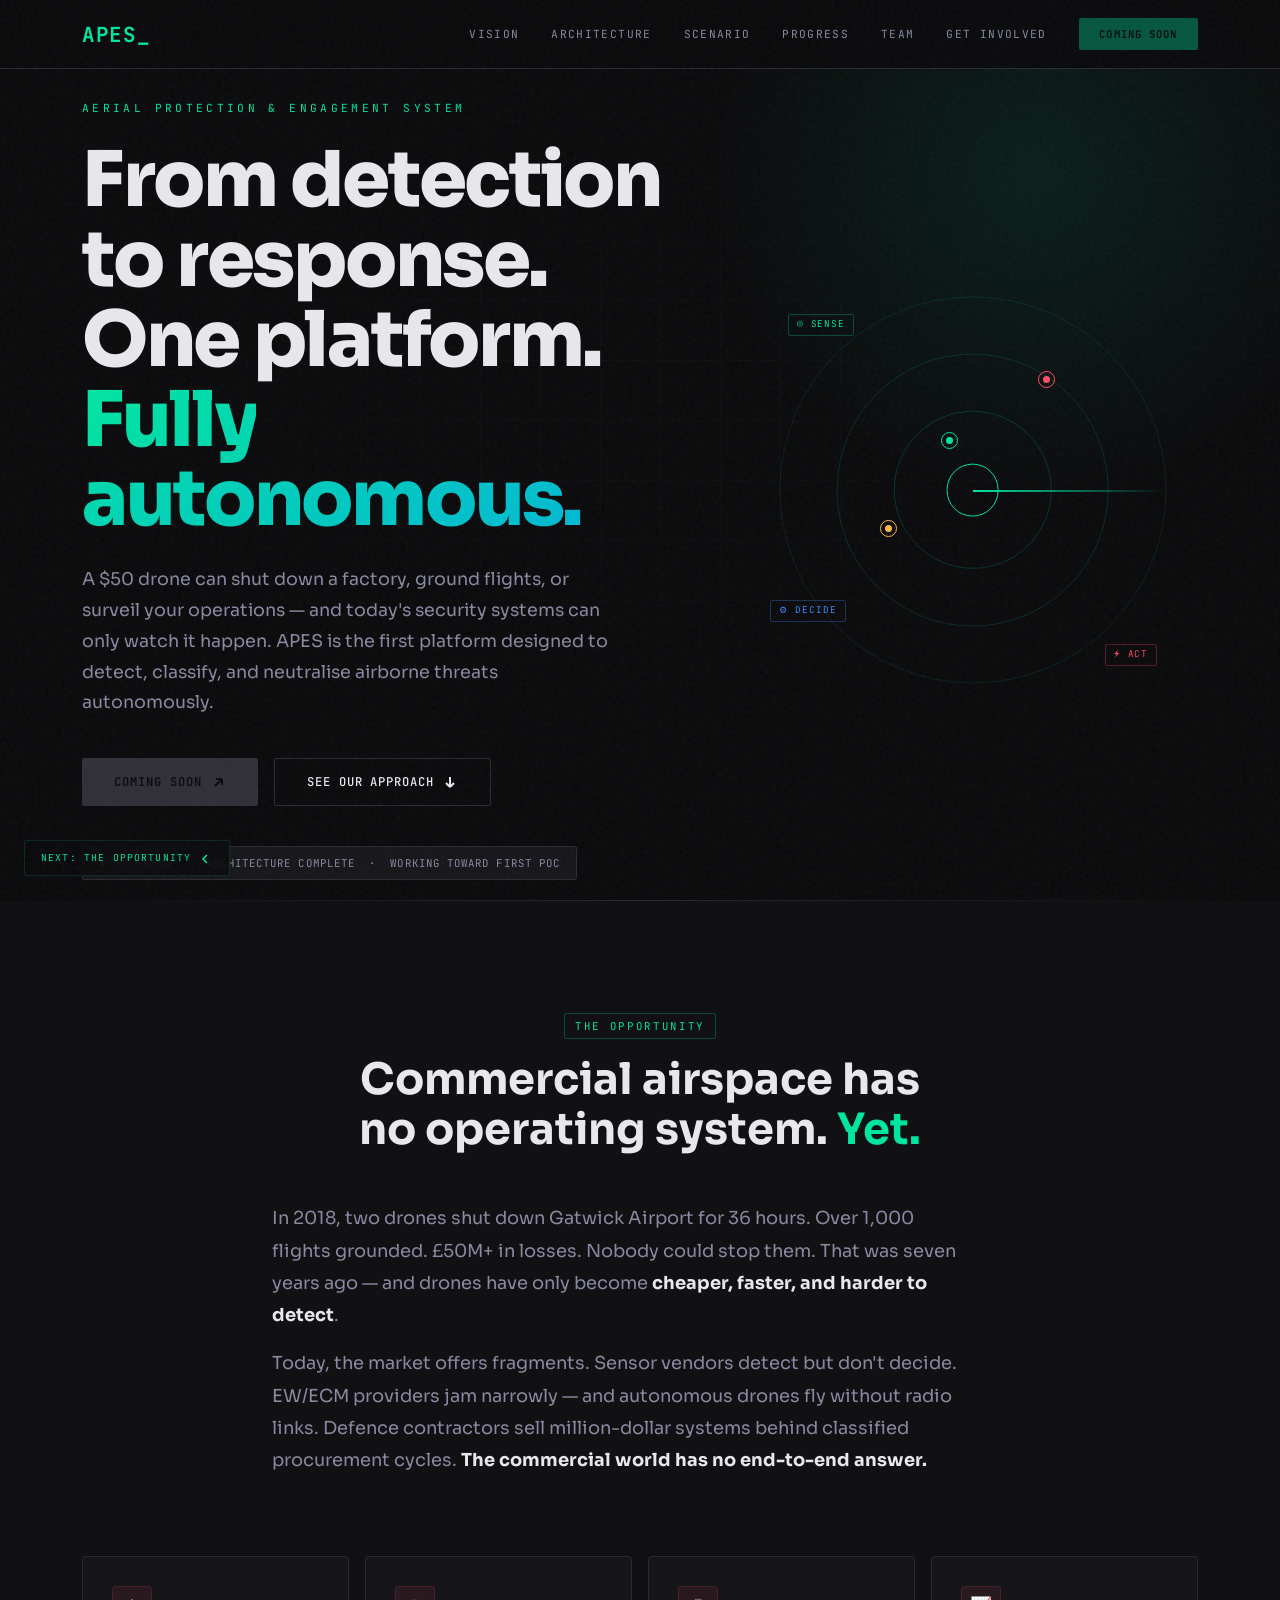
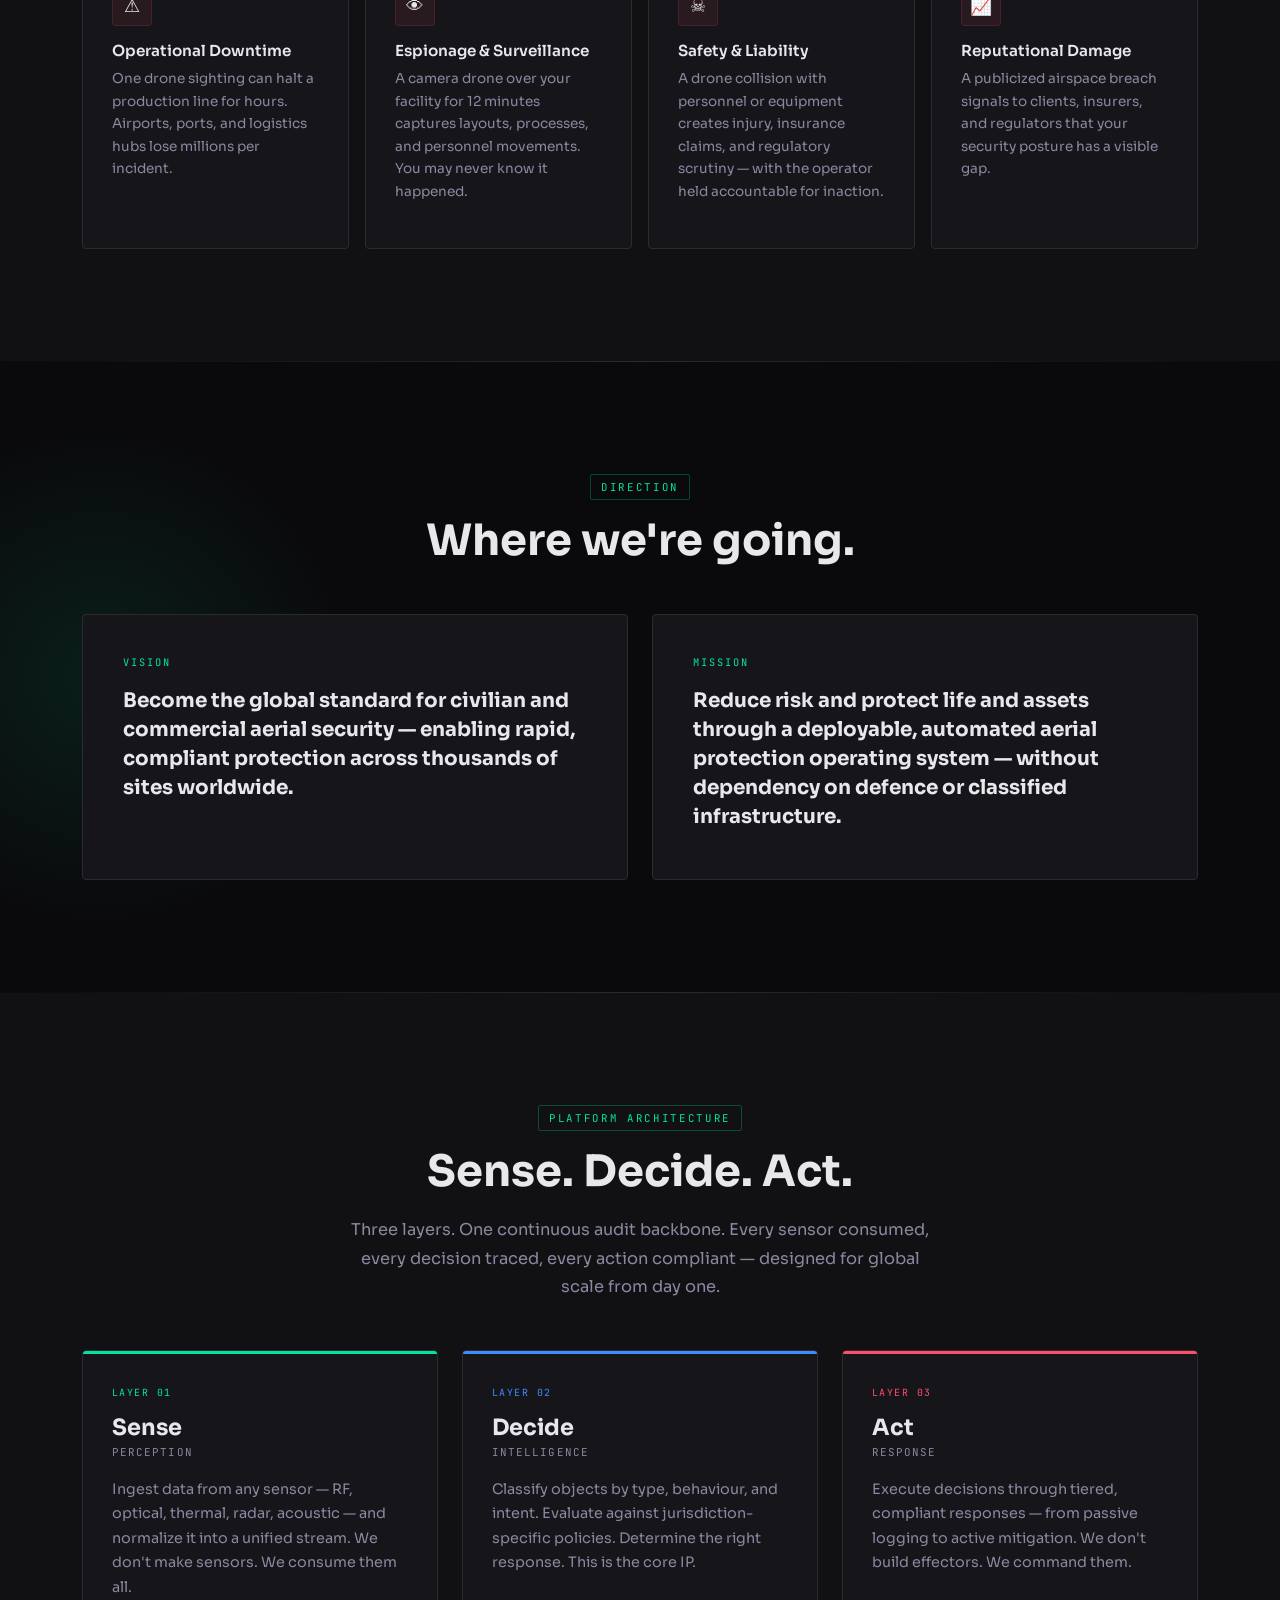
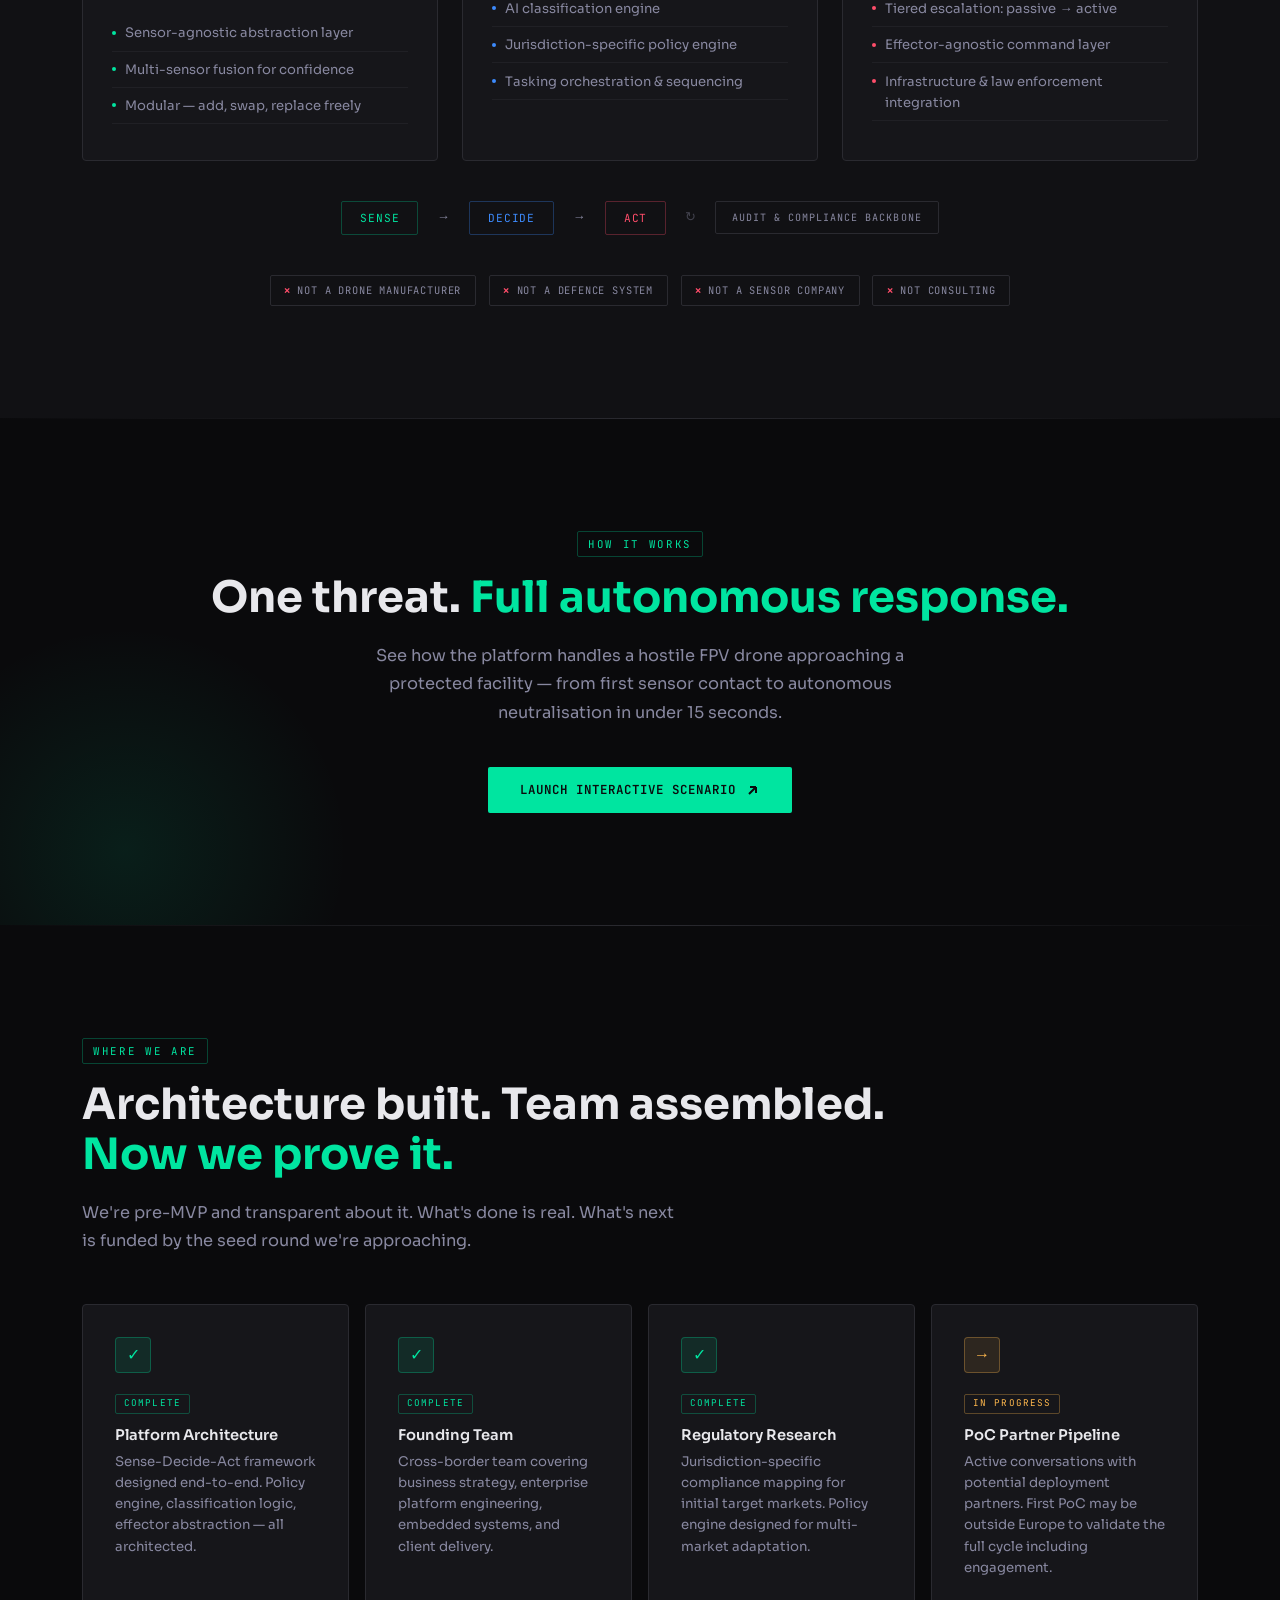
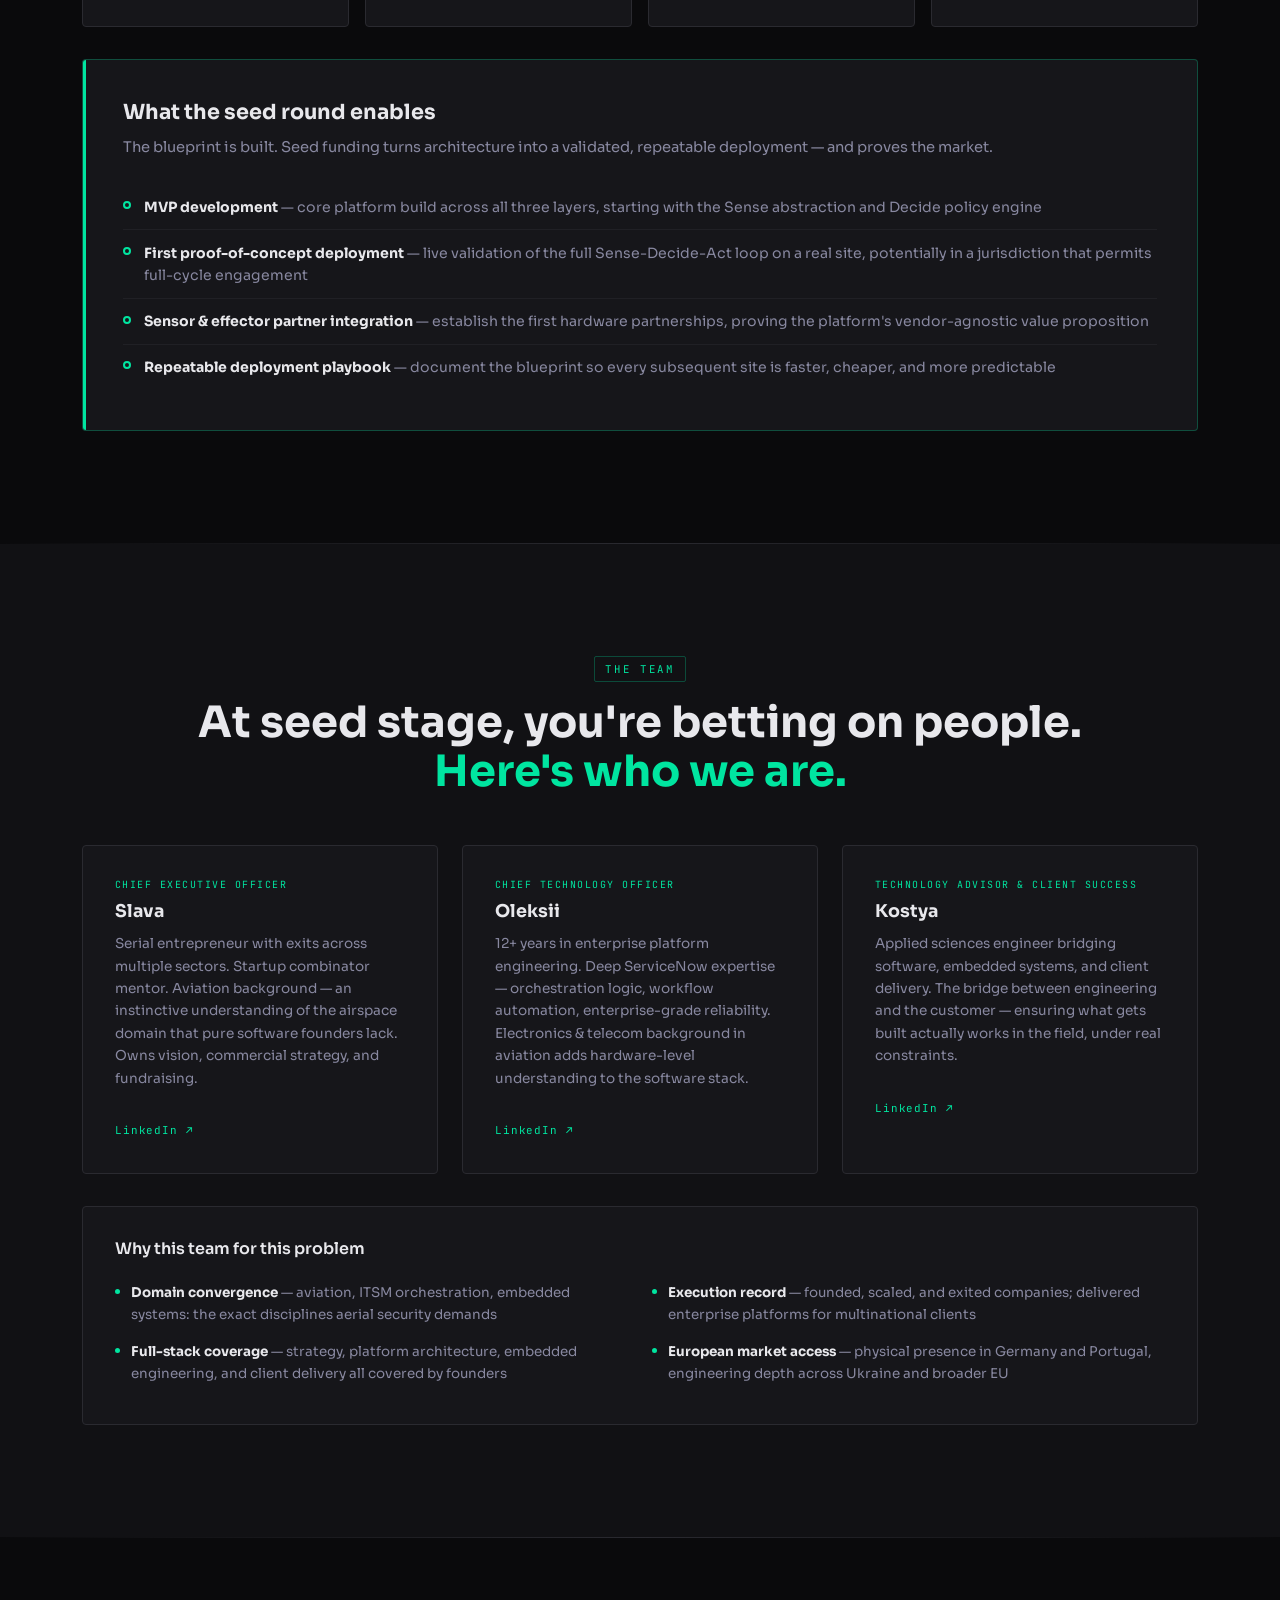
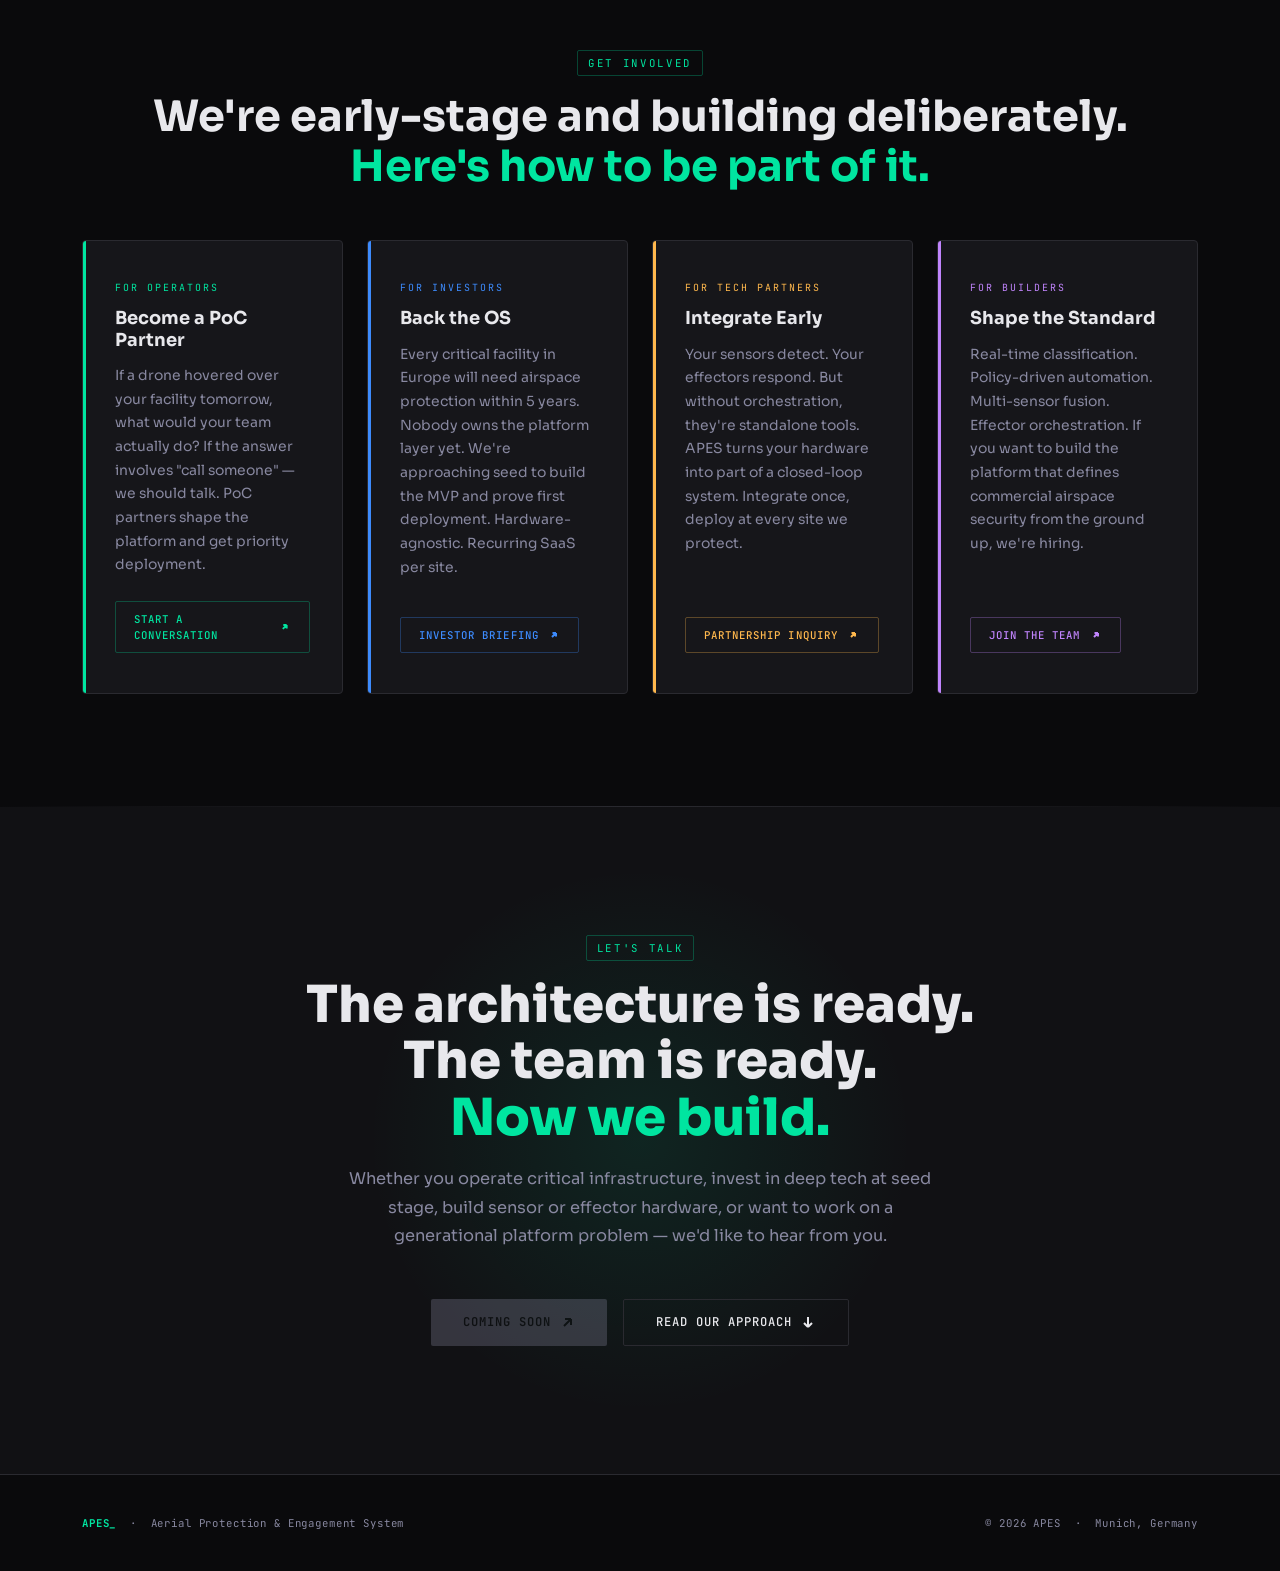
==== commit 23cef39a: "Add files via upload" ====
--- a/index.html
+++ b/index.html
@@ -49,7 +49,7 @@
 </nav>
 
 <!-- ══════════════ HERO ══════════════ -->
-<section class="hero">
+<section class="hero" id="hero">
   <div class="hero-grid-bg"></div>
   <div class="hero-glow"></div>
   <div class="container">
@@ -100,7 +100,7 @@
 
 <!-- ══════════════ THE OPPORTUNITY ══════════════ -->
 <div class="divider"></div>
-<section class="opportunity-section">
+<section class="opportunity-section" id="opportunity">
   <div class="container">
     <div class="text-center mb-5 reveal">
       <span class="section-label">The Opportunity</span>
@@ -497,8 +497,88 @@
   </div>
 </footer>
 
+<!-- Next section button -->
+<div id="nextBtn" style="position:fixed;bottom:24px;left:24px;z-index:200;display:flex;align-items:center;gap:8px;cursor:pointer;font-family:var(--apes-mono);font-size:0.6rem;letter-spacing:0.12em;text-transform:uppercase;color:var(--apes-accent);padding:10px 16px;border:1px solid rgba(0,229,160,0.15);border-radius:2px;background:rgba(10,10,12,0.85);backdrop-filter:blur(12px);transition:all 0.3s;user-select:none" onclick="goNext()">
+  <span id="nextLabel">Next</span>
+  <svg width="14" height="14" fill="none" stroke="currentColor" stroke-width="1.5" style="transform:rotate(90deg)"><path d="M4 6l4 4 4-4"/></svg>
+</div>
+
 <script src="https://cdn.jsdelivr.net/npm/bootstrap@5.3.3/dist/js/bootstrap.bundle.min.js"></script>
 <script>
+// Section order for presentation navigation
+var sections = ['hero','opportunity','vision','architecture','scenario','progress','team','involved','contact'];
+var currentSection = 0;
+
+function updateNextBtn() {
+  var label = document.getElementById('nextLabel');
+  var btn = document.getElementById('nextBtn');
+  if (currentSection >= sections.length - 1) {
+    label.textContent = 'Back to top';
+    btn.querySelector('svg').style.transform = 'rotate(-90deg)';
+  } else {
+    var names = {
+      hero: 'Next: The Opportunity',
+      opportunity: 'Next: Vision',
+      vision: 'Next: Architecture',
+      architecture: 'Next: Live Demo',
+      scenario: 'Next: Progress',
+      progress: 'Next: Team',
+      team: 'Next: Get Involved',
+      involved: 'Next: Contact'
+    };
+    label.textContent = names[sections[currentSection]] || 'Next';
+    btn.querySelector('svg').style.transform = 'rotate(90deg)';
+  }
+}
+
+function goNext() {
+  if (currentSection >= sections.length - 1) {
+    currentSection = 0;
+  } else {
+    currentSection++;
+  }
+  var target = document.getElementById(sections[currentSection]);
+  if (target) {
+    target.scrollIntoView({ behavior: 'smooth', block: 'start' });
+  }
+  updateNextBtn();
+}
+
+// Track which section is visible to keep the button in sync
+var sectionObserver = new IntersectionObserver(function(entries) {
+  entries.forEach(function(entry) {
+    if (entry.isIntersecting) {
+      var id = entry.target.id;
+      var idx = sections.indexOf(id);
+      if (idx !== -1) {
+        currentSection = idx;
+        updateNextBtn();
+      }
+    }
+  });
+}, { threshold: 0.3 });
+
+sections.forEach(function(id) {
+  var el = document.getElementById(id);
+  if (el) sectionObserver.observe(el);
+});
+
+// Hover effect
+var nextBtn = document.getElementById('nextBtn');
+nextBtn.addEventListener('mouseover', function() { this.style.borderColor = 'rgba(0,229,160,0.4)'; });
+nextBtn.addEventListener('mouseout', function() { this.style.borderColor = 'rgba(0,229,160,0.15)'; });
+
+// Keyboard shortcut: spacebar or right arrow advances
+document.addEventListener('keydown', function(e) {
+  if (e.target.tagName === 'INPUT' || e.target.tagName === 'TEXTAREA') return;
+  if (e.code === 'Space' || e.key === 'ArrowRight') {
+    e.preventDefault();
+    goNext();
+  }
+});
+
+updateNextBtn();
+
 // Reveal on scroll
 try {
   var obs = new IntersectionObserver(function(entries) {
@@ -508,7 +588,6 @@
   }, { threshold: 0.1 });
   document.querySelectorAll('.reveal').forEach(function(el) { obs.observe(el); });
 } catch(e) {
-  // Fallback: show everything if observer fails
   document.querySelectorAll('.reveal').forEach(function(el) { el.classList.add('visible'); });
 }
 
@@ -518,7 +597,7 @@
   if (nav) nav.style.padding = window.scrollY > 50 ? '0.45rem 0' : '0.85rem 0';
 });
 
-// Smooth scroll
+// Smooth scroll for nav links
 document.querySelectorAll('a[href^="#"]').forEach(function(a) {
   a.addEventListener('click', function(e) {
     e.preventDefault();
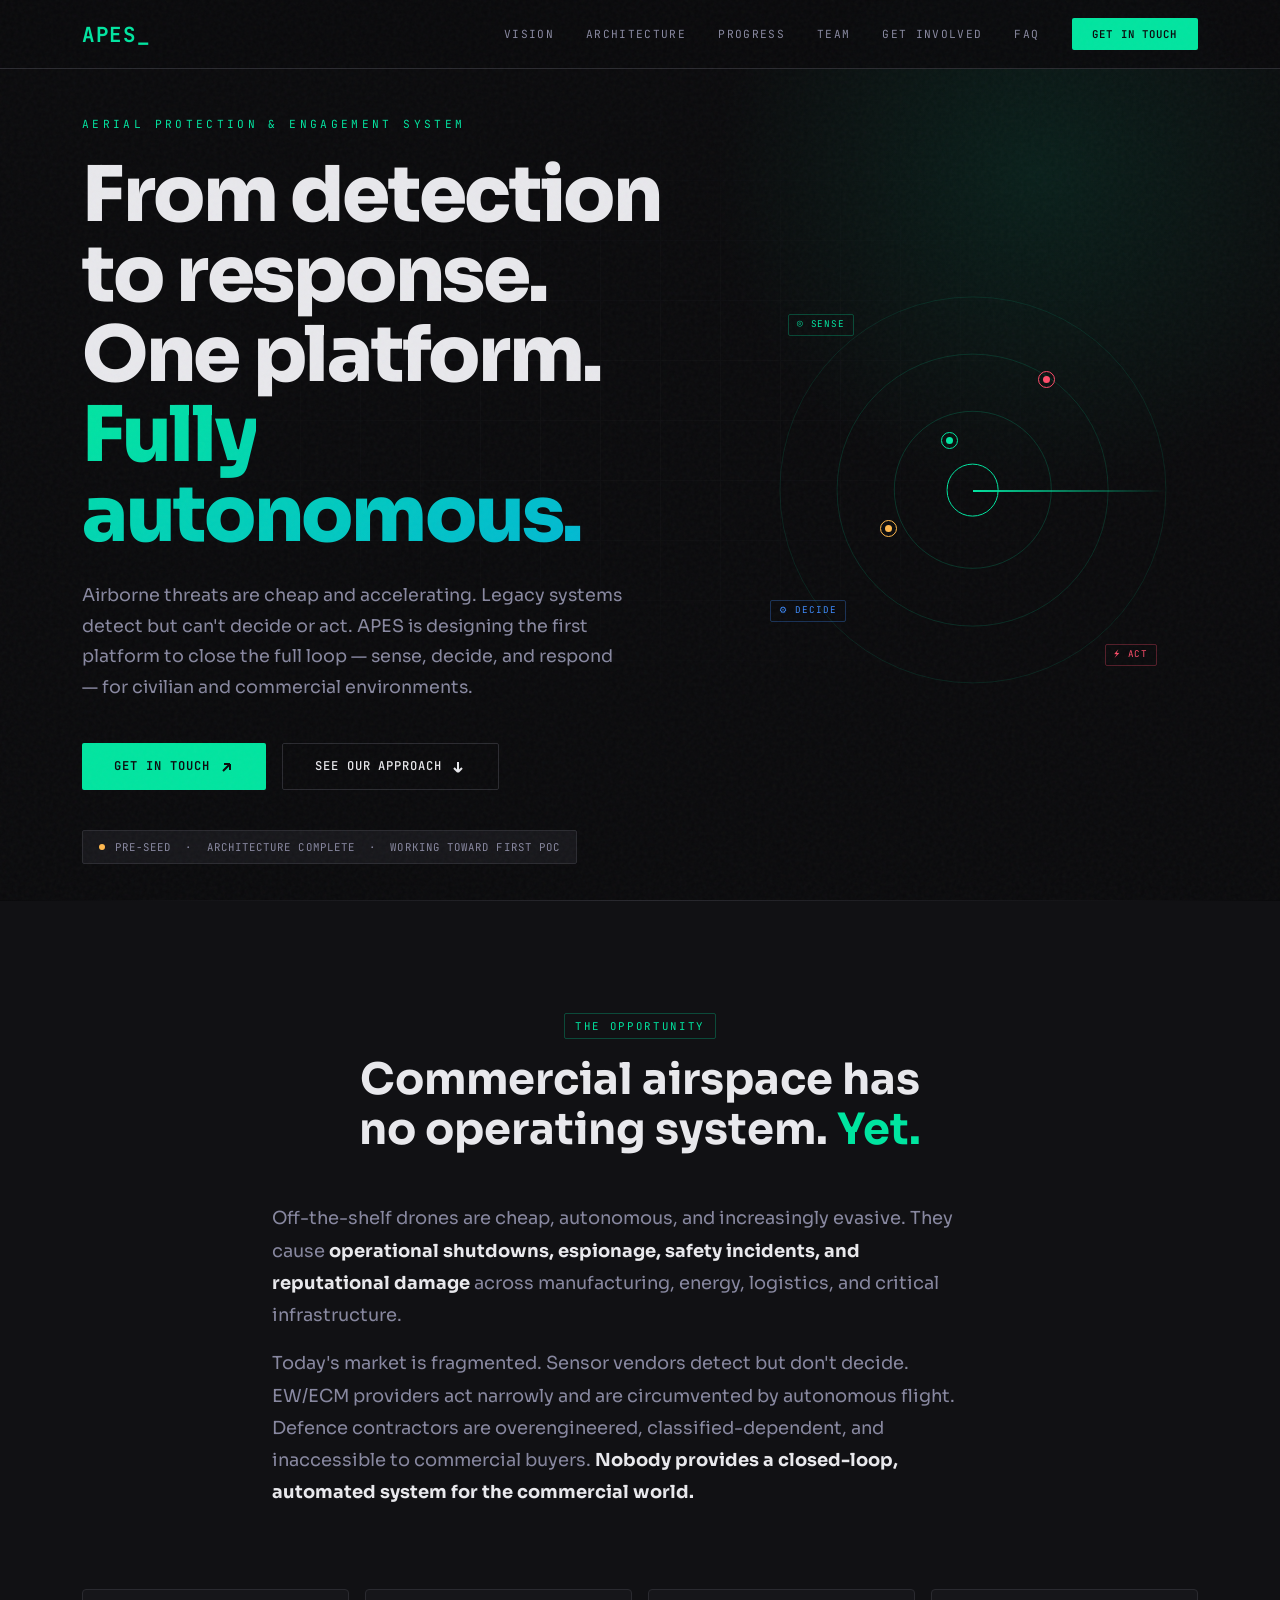
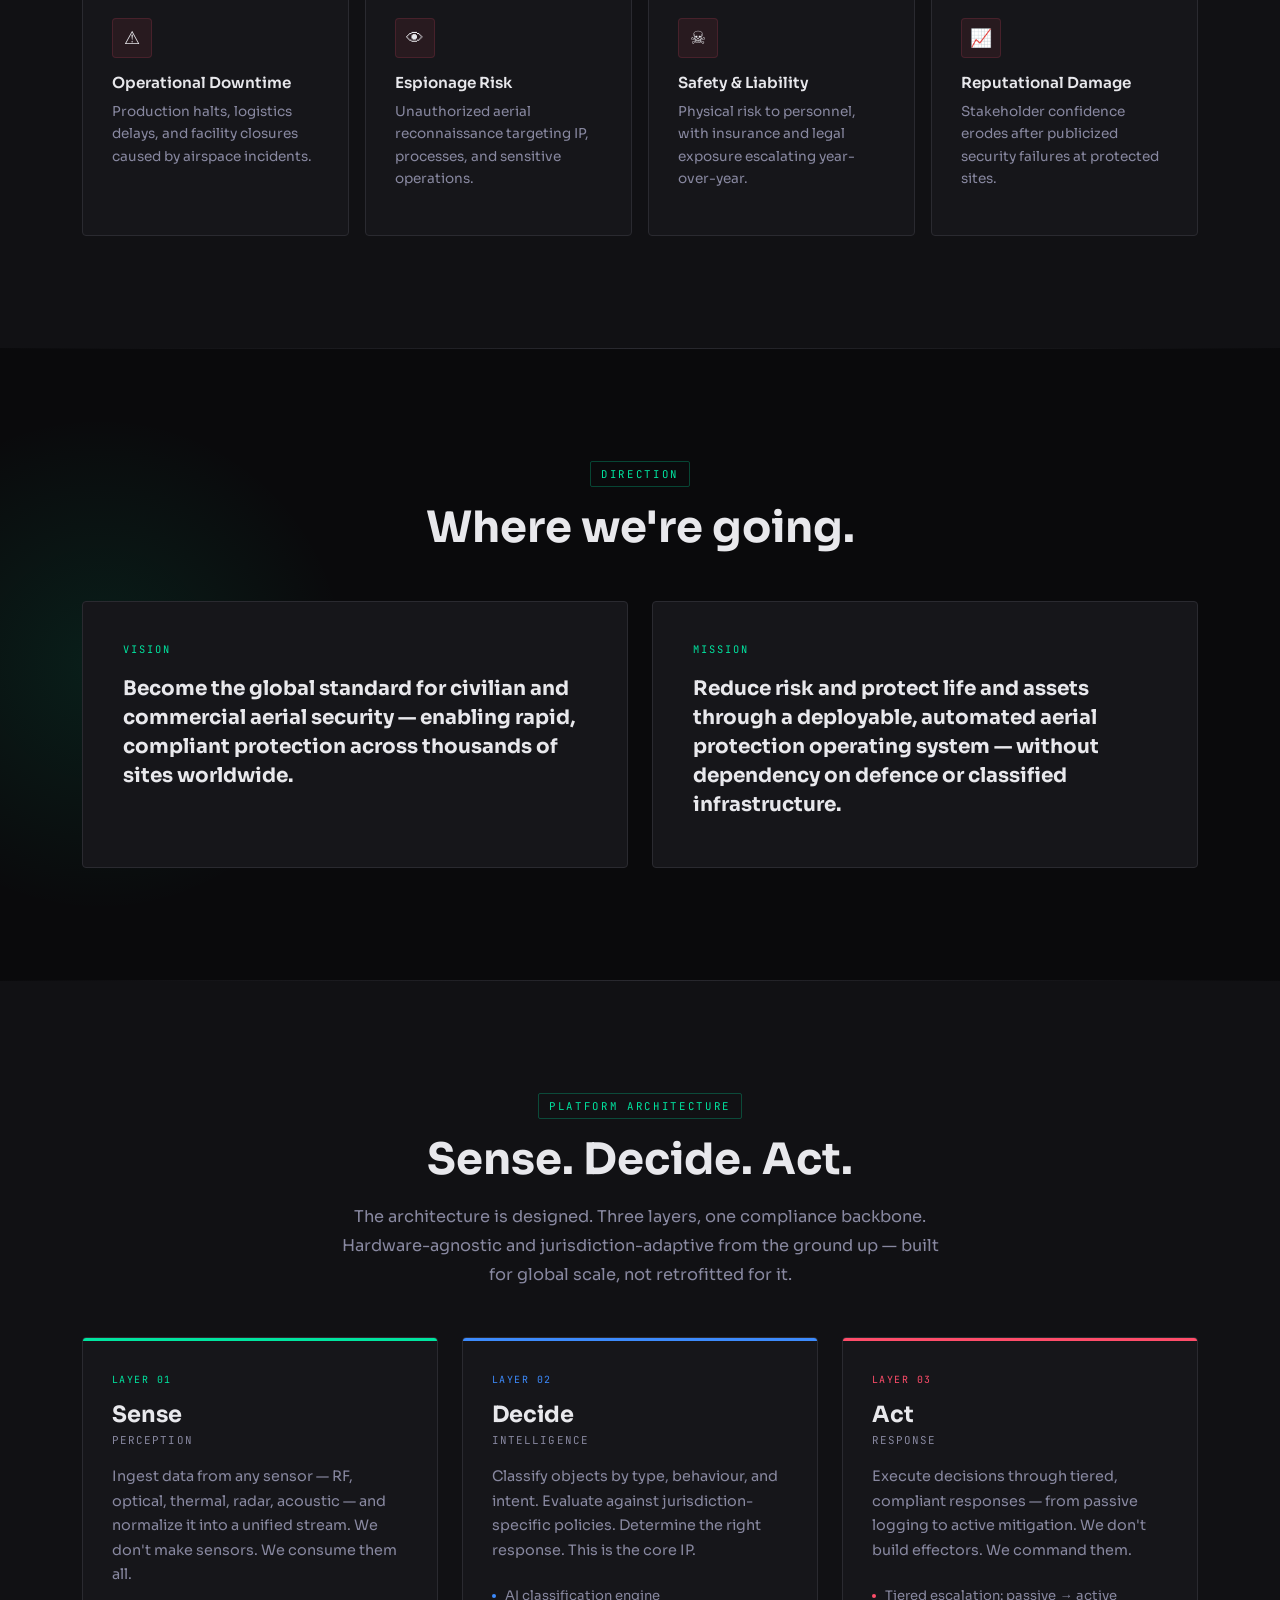
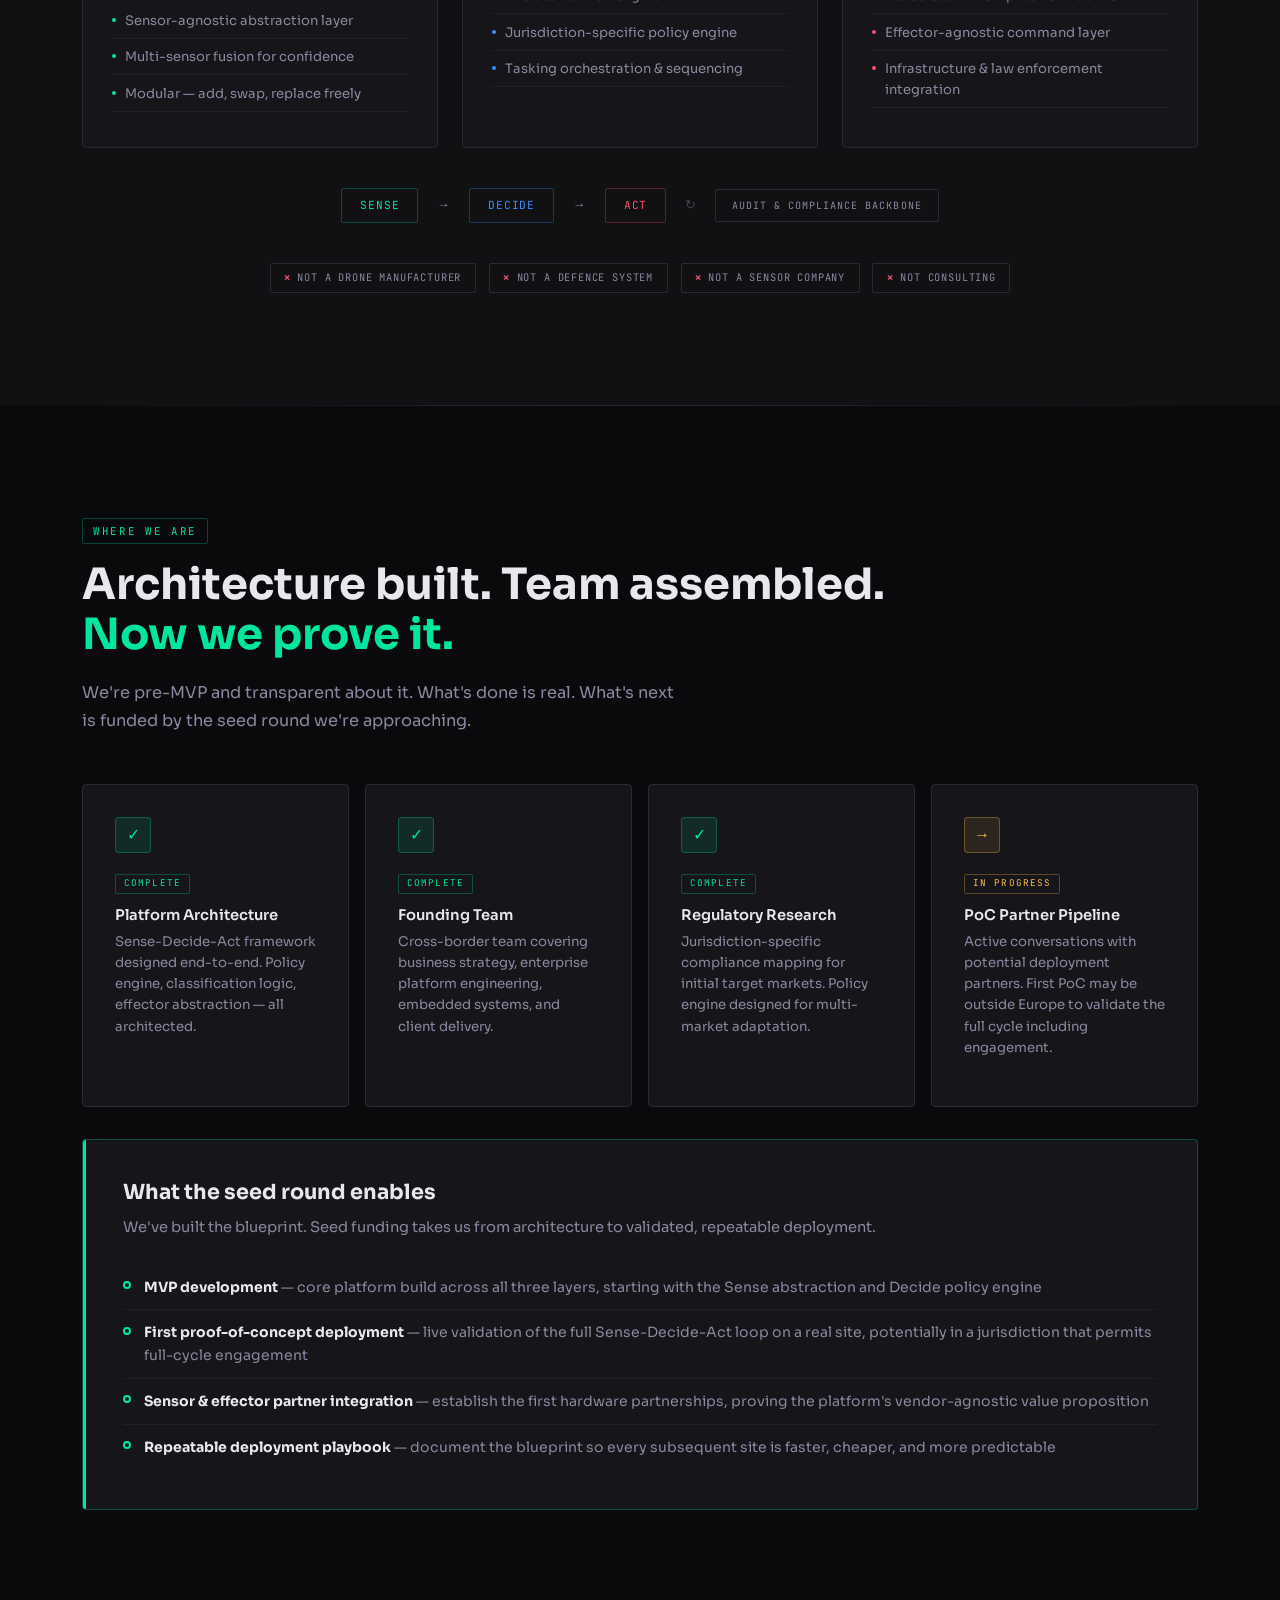
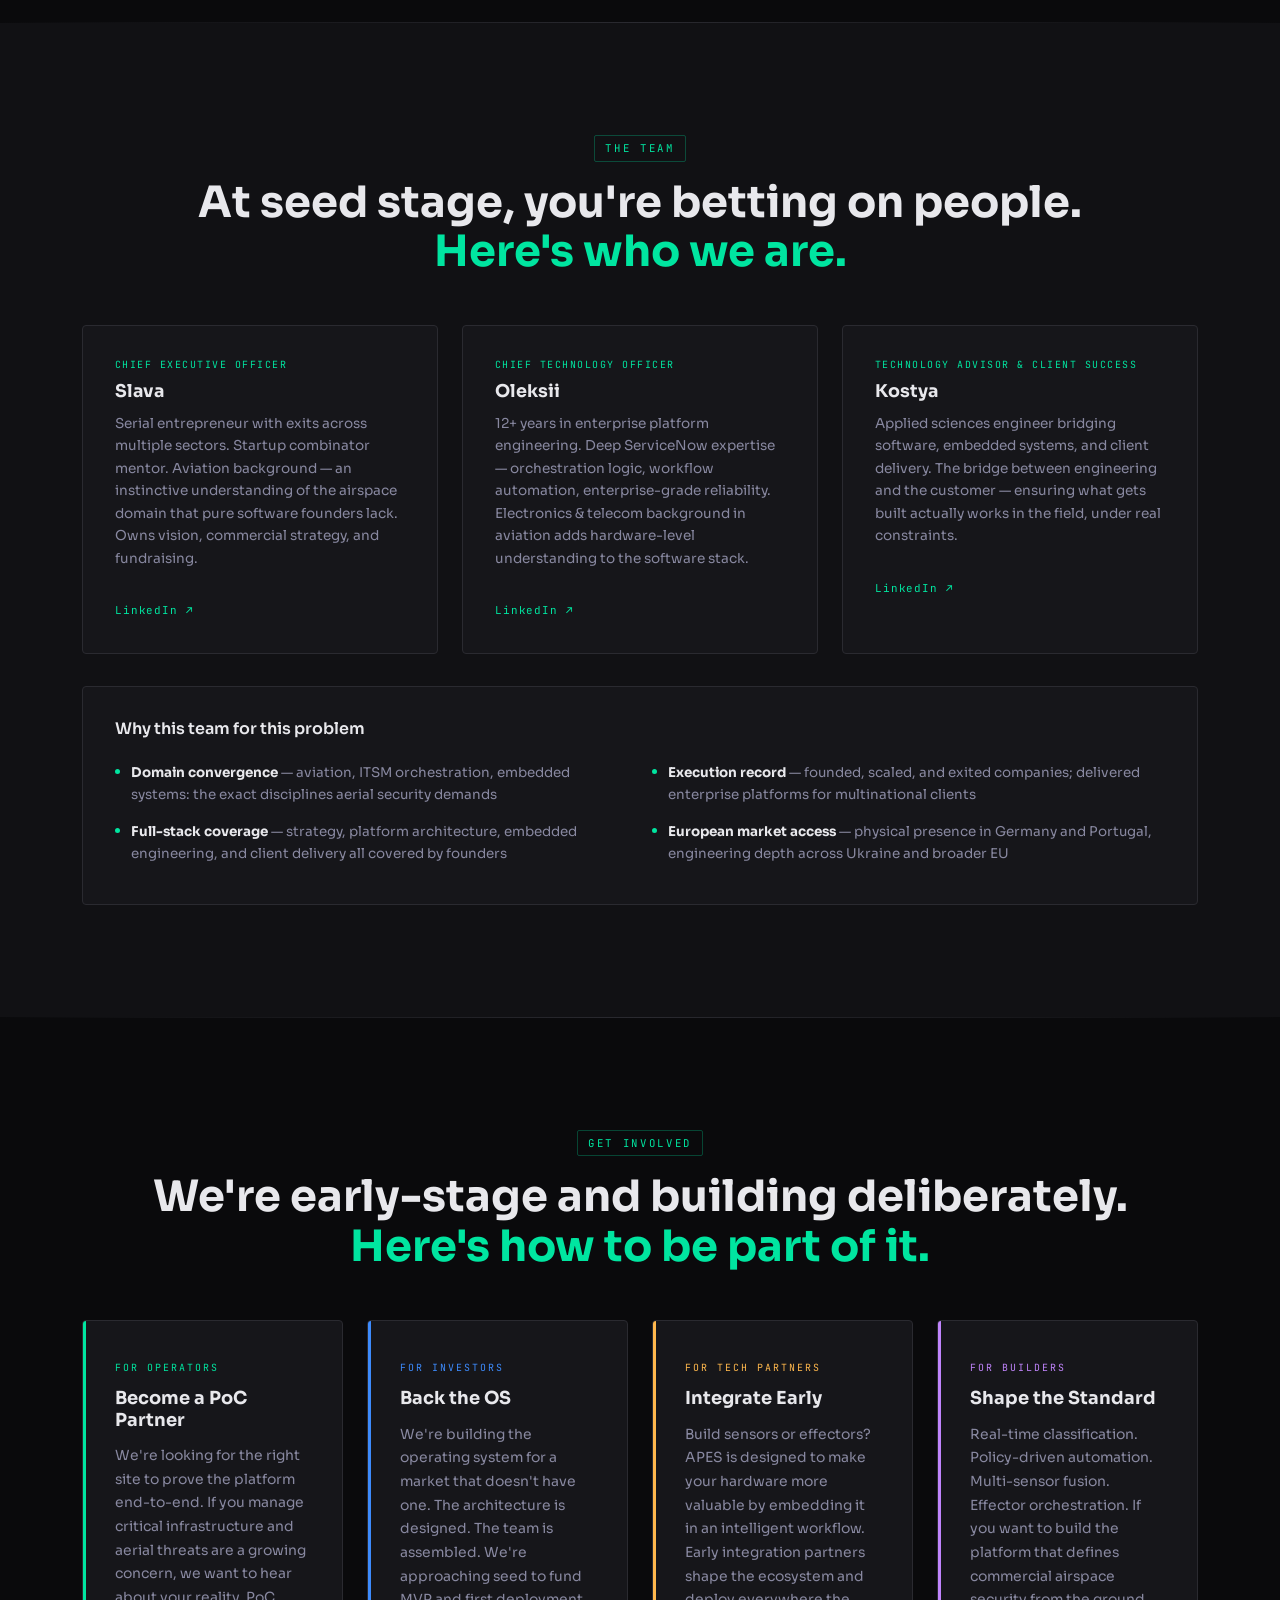
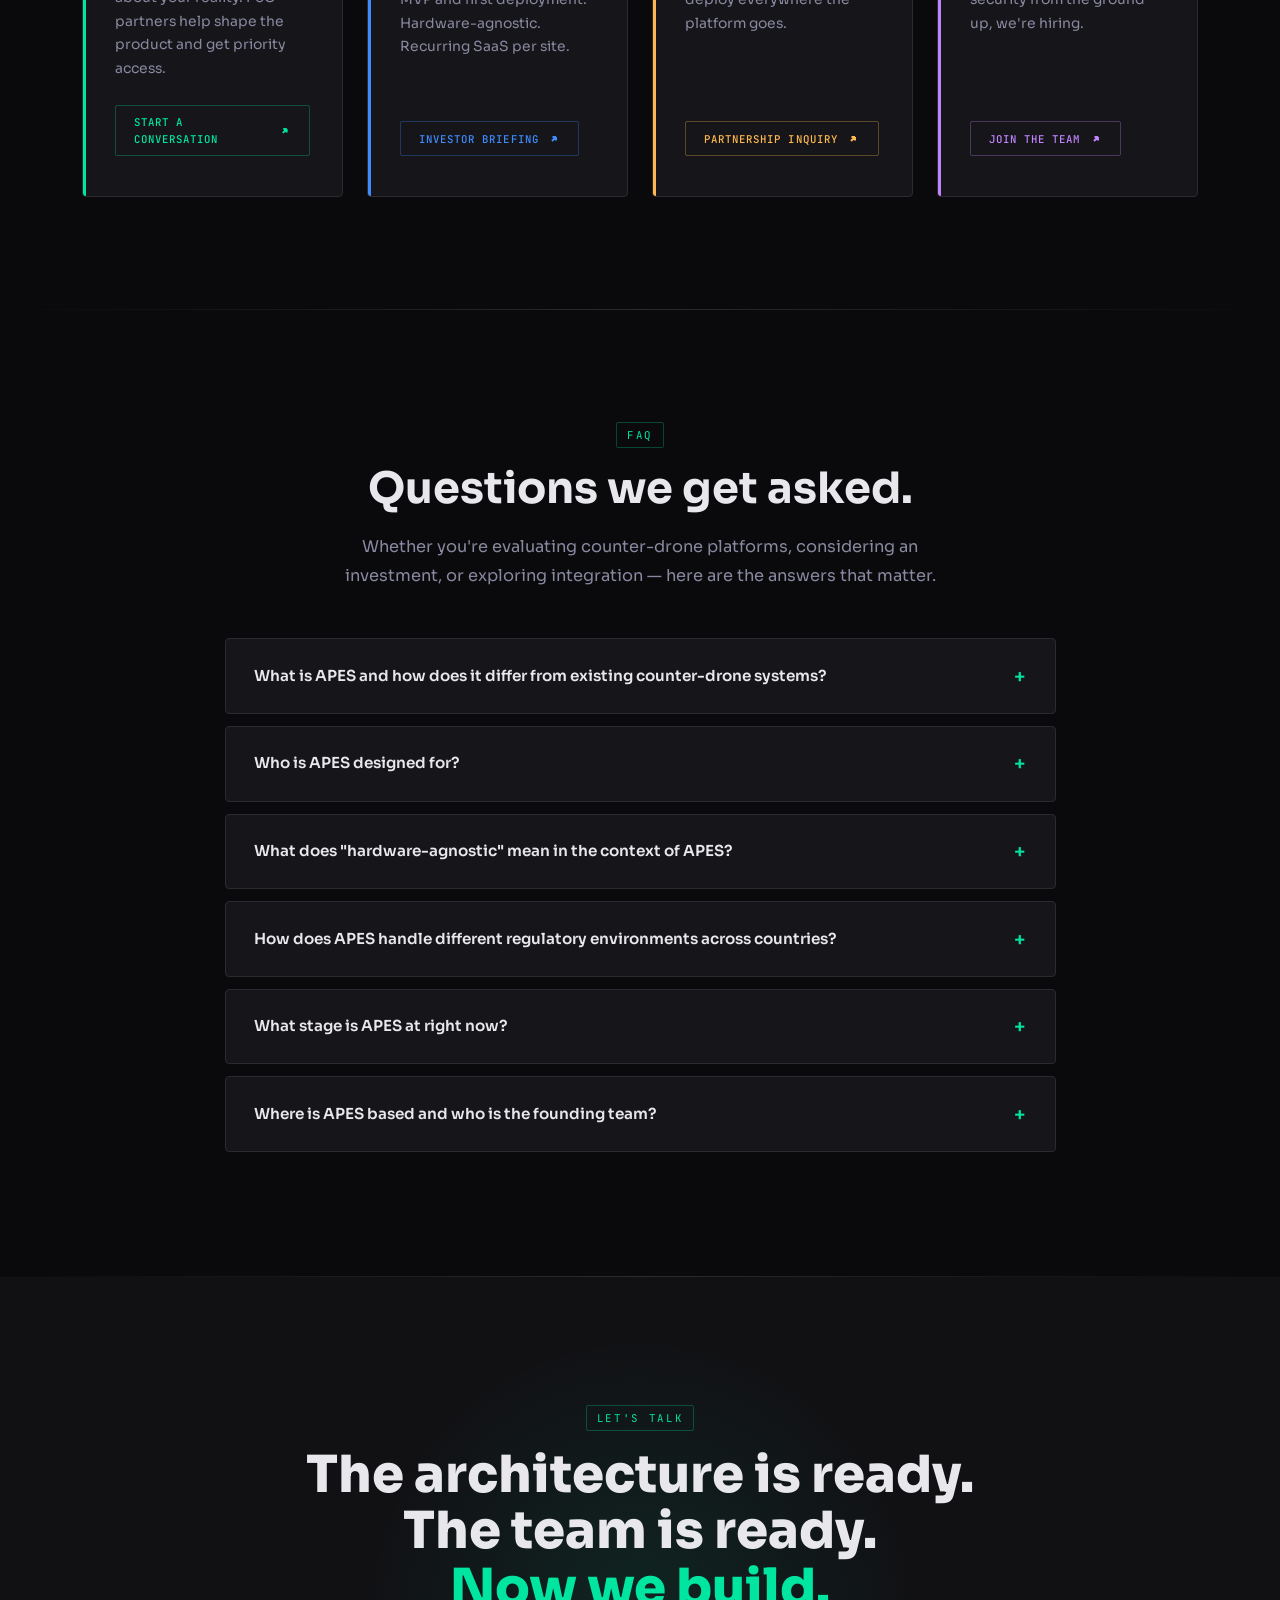
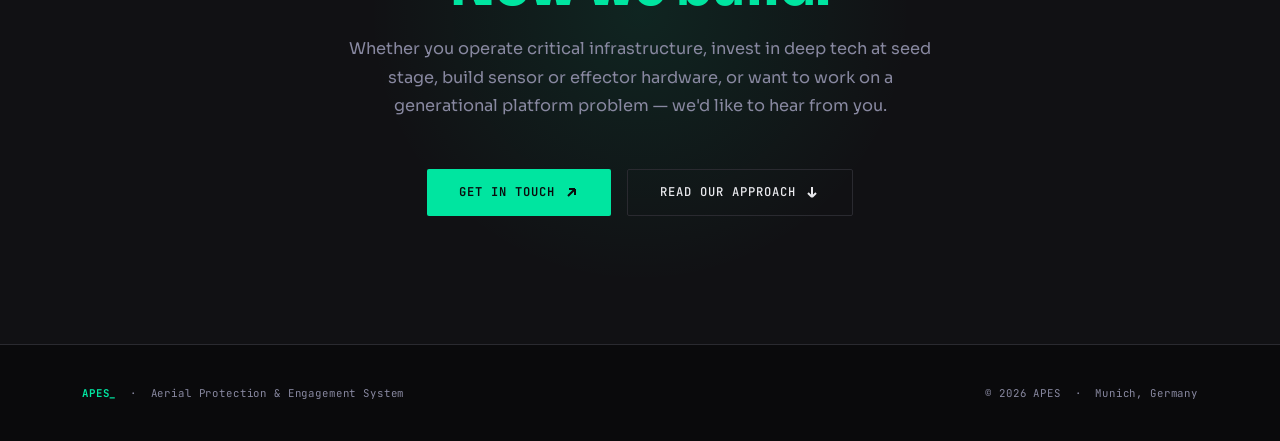
==== commit c4d7b698: "Update index.html SEO / GEO optimized" ====
--- a/index.html
+++ b/index.html
@@ -3,32 +3,711 @@
 <head>
 <meta charset="UTF-8">
 <meta name="viewport" content="width=device-width, initial-scale=1.0">
-<title>APES — The Operating System for Commercial Airspace Protection</title>
-<meta name="description" content="APES is designing the first platform to close the full aerial protection loop — sense, decide, and respond — for civilian and commercial environments.">
-<meta name="keywords" content="drone protection, counter-UAV, airspace security, commercial drone defence, aerial threat response, critical infrastructure protection, APES">
+
+<!-- ══════ PRIMARY SEO META ══════ -->
+<title>APES — Counter-Drone Platform for Commercial Airspace Protection | Sense-Decide-Act</title>
+<meta name="description" content="APES is a hardware-agnostic, jurisdiction-adaptive counter-drone platform that closes the full Sense-Decide-Act loop for critical infrastructure, airports, energy sites, and logistics operators. Pre-seed deep tech startup based in Munich.">
+<meta name="keywords" content="counter-drone platform, airspace protection, C-UAS commercial, drone threat detection, critical infrastructure security, counter-UAS SaaS, airspace security system, drone defense commercial, sensor-agnostic counter-drone, jurisdiction-adaptive compliance, aerial security platform, U-space protection, counter-drone startup Europe, APES aero">
+<meta name="robots" content="index, follow, max-snippet:-1, max-image-preview:large">
+<link rel="canonical" href="https://apes.aero/">
 <meta name="author" content="APES — Aerial Protection & Engagement System">
-<meta name="robots" content="index, follow">
+<meta name="geo.region" content="DE-BY">
+<meta name="geo.placename" content="Munich">
+
+<!-- ══════ OPEN GRAPH (Facebook, LinkedIn, Slack, etc.) ══════ -->
 <meta property="og:type" content="website">
-<meta property="og:url" content="https://getapes.github.io/landing/">
-<meta property="og:title" content="APES — From Detection to Response. One Platform. Fully Autonomous.">
-<meta property="og:description" content="The first platform designed to close the full aerial protection loop for civilian and commercial environments. Sense. Decide. Act.">
-<meta property="og:image" content="https://getapes.github.io/landing/assets/img/og-image.svg">
+<meta property="og:url" content="https://apes.aero/">
+<meta property="og:title" content="APES — The Operating System for Commercial Airspace Protection">
+<meta property="og:description" content="The first platform to close the full detection-to-response loop for civilian and commercial airspace. Hardware-agnostic. Jurisdiction-adaptive. SaaS per site.">
+<meta property="og:site_name" content="APES — Aerial Protection & Engagement System">
+<meta property="og:locale" content="en_US">
+<!-- <meta property="og:image" content="https://apes.aero/og-image.png"> -->
+<!-- TODO: Create 1200x630 OG image with APES branding + Sense-Decide-Act visual -->
+
+<!-- ══════ TWITTER / X CARD ══════ -->
 <meta name="twitter:card" content="summary_large_image">
-<meta name="twitter:title" content="APES — The Operating System for Commercial Airspace Protection">
-<meta name="twitter:description" content="From detection to autonomous response. One platform for civilian airspace security.">
-<meta name="twitter:image" content="https://getapes.github.io/landing/assets/img/og-image.svg">
-<link rel="icon" type="image/svg+xml" href="./assets/img/favicon.svg">
-<link rel="canonical" href="https://getapes.github.io/landing/">
+<meta name="twitter:title" content="APES — Counter-Drone Platform | Sense · Decide · Act">
+<meta name="twitter:description" content="Hardware-agnostic, jurisdiction-adaptive airspace protection for critical infrastructure. Closing the full Sense-Decide-Act loop.">
+<!-- <meta name="twitter:image" content="https://apes.aero/twitter-card.png"> -->
+
+<!-- ══════ STRUCTURED DATA — Organization ══════ -->
+<script type="application/ld+json">
+{
+  "@context": "https://schema.org",
+  "@type": "Organization",
+  "name": "APES",
+  "legalName": "APES — Aerial Protection & Engagement System",
+  "url": "https://apes.aero",
+  "email": "contact@apes.aero",
+  "description": "APES is building the operating system for commercial airspace protection — a hardware-agnostic, jurisdiction-adaptive counter-drone platform that closes the full Sense-Decide-Act loop for civilian and commercial environments.",
+  "foundingDate": "2025",
+  "address": {
+    "@type": "PostalAddress",
+    "addressLocality": "Munich",
+    "addressCountry": "DE"
+  },
+  "founder": [
+    {
+      "@type": "Person",
+      "name": "Slava",
+      "jobTitle": "Chief Executive Officer",
+      "url": "https://www.linkedin.com/in/slava-007/"
+    },
+    {
+      "@type": "Person",
+      "name": "Oleksii",
+      "jobTitle": "Chief Technology Officer",
+      "url": "https://www.linkedin.com/in/oleksii-konakhovych-%F0%9F%87%BA%F0%9F%87%A6-443a524/"
+    },
+    {
+      "@type": "Person",
+      "name": "Kostya",
+      "jobTitle": "Technology Advisor & Client Success Architect",
+      "url": "https://www.linkedin.com/in/kostyabazanov/"
+    }
+  ],
+  "knowsAbout": [
+    "Counter-UAS systems",
+    "Counter-drone technology",
+    "Commercial airspace protection",
+    "Drone threat detection and classification",
+    "Sensor fusion for airspace security",
+    "Jurisdiction-adaptive compliance",
+    "Critical infrastructure protection",
+    "U-space and UTM integration"
+  ],
+  "areaServed": {
+    "@type": "GeoShape",
+    "name": "Europe (DACH focus)"
+  },
+  "sameAs": [
+    "https://www.linkedin.com/company/apes-aero"
+  ]
+}
+</script>
+
+<!-- ══════ STRUCTURED DATA — SoftwareApplication (Product) ══════ -->
+<script type="application/ld+json">
+{
+  "@context": "https://schema.org",
+  "@type": "SoftwareApplication",
+  "name": "APES Platform",
+  "applicationCategory": "SecurityApplication",
+  "operatingSystem": "Cloud-hosted, hardware-agnostic",
+  "description": "An AI-driven counter-drone operating system with three integrated layers: Sense (multi-sensor fusion and abstraction), Decide (AI classification and jurisdiction-adaptive policy engine), and Act (effector-agnostic tiered response). Designed for critical infrastructure, airports, energy, logistics, and commercial facilities.",
+  "offers": {
+    "@type": "Offer",
+    "price": "0",
+    "priceCurrency": "EUR",
+    "description": "SaaS pricing per site — contact for details",
+    "availability": "https://schema.org/PreOrder"
+  },
+  "featureList": [
+    "Hardware-agnostic sensor abstraction layer",
+    "Multi-sensor fusion (RF, radar, optical, thermal, acoustic)",
+    "AI-driven drone classification by type, behaviour, and intent",
+    "Jurisdiction-adaptive compliance and policy engine",
+    "Effector-agnostic tiered response orchestration",
+    "Closed-loop Sense-Decide-Act automation",
+    "Audit trail and compliance backbone",
+    "Modular deployment for global scale"
+  ],
+  "creator": {
+    "@type": "Organization",
+    "name": "APES",
+    "url": "https://apes.aero"
+  }
+}
+</script>
+
+<!-- ══════ STRUCTURED DATA — FAQPage ══════ -->
+<script type="application/ld+json">
+{
+  "@context": "https://schema.org",
+  "@type": "FAQPage",
+  "mainEntity": [
+    {
+      "@type": "Question",
+      "name": "What is APES and how does it differ from existing counter-drone systems?",
+      "acceptedAnswer": {
+        "@type": "Answer",
+        "text": "APES is a counter-drone platform that closes the full Sense-Decide-Act loop for civilian and commercial environments. Unlike existing solutions — which typically provide only detection (sensors), only mitigation (effectors), or defence-grade systems inaccessible to commercial buyers — APES integrates all three layers into a single, automated operating system. It is hardware-agnostic (works with any sensor or effector), jurisdiction-adaptive (compliance engine adapts to local regulations), and delivered as SaaS per protected site."
+      }
+    },
+    {
+      "@type": "Question",
+      "name": "Who is APES designed for?",
+      "acceptedAnswer": {
+        "@type": "Answer",
+        "text": "APES is designed for operators of critical infrastructure, industrial facilities, airports, logistics hubs, energy sites, and any commercial environment where unauthorized drones pose operational, safety, or security risks. The platform is built for the DACH B2B enterprise segment with broader European ambitions."
+      }
+    },
+    {
+      "@type": "Question",
+      "name": "What does hardware-agnostic mean in the context of APES?",
+      "acceptedAnswer": {
+        "@type": "Answer",
+        "text": "Hardware-agnostic means APES does not manufacture or require specific sensors or effectors. The Sense layer ingests data from any detection technology — RF, radar, optical, thermal, acoustic — through a unified abstraction layer. The Act layer can command any compliant effector. This allows operators to use existing hardware investments or select best-of-breed components for their environment."
+      }
+    },
+    {
+      "@type": "Question",
+      "name": "How does APES handle different regulatory environments across countries?",
+      "acceptedAnswer": {
+        "@type": "Answer",
+        "text": "APES includes a jurisdiction-adaptive compliance engine at its core. The Decide layer evaluates detected threats against location-specific rules and response policies. In jurisdictions where active countermeasures are permitted, APES can orchestrate the full Sense-Decide-Act cycle. In jurisdictions where only detection is legally allowed, the platform delivers standalone Sense and Decide capabilities — detection, classification, and intelligence — which have independent commercial value."
+      }
+    },
+    {
+      "@type": "Question",
+      "name": "What stage is APES at?",
+      "acceptedAnswer": {
+        "@type": "Answer",
+        "text": "APES is pre-seed and pre-MVP. The full platform architecture (Sense-Decide-Act) is designed, the founding team is assembled, regulatory research is complete, and the PoC partner pipeline is active. The seed round will fund MVP development and first proof-of-concept deployment."
+      }
+    },
+    {
+      "@type": "Question",
+      "name": "Where is APES based and who is the founding team?",
+      "acceptedAnswer": {
+        "@type": "Answer",
+        "text": "APES is based in Munich, Germany, with engineering presence across Europe and Ukraine. The founding team combines aviation domain expertise (CEO), enterprise platform architecture with 12+ years of ServiceNow and ITSM leadership (CTO), and applied sciences engineering bridging embedded systems and client delivery (Technology Advisor). This convergence of aviation, orchestration, and embedded systems expertise is uniquely suited to building a platform-layer solution for airspace security."
+      }
+    }
+  ]
+}
+</script>
+
+<!-- ══════ STRUCTURED DATA — WebPage ══════ -->
+<script type="application/ld+json">
+{
+  "@context": "https://schema.org",
+  "@type": "WebPage",
+  "name": "APES — The Operating System for Commercial Airspace Protection",
+  "description": "APES is a hardware-agnostic, jurisdiction-adaptive counter-drone platform that closes the full Sense-Decide-Act loop for critical infrastructure and commercial environments.",
+  "url": "https://apes.aero/",
+  "dateModified": "2026-03-26",
+  "inLanguage": "en",
+  "isPartOf": {
+    "@type": "WebSite",
+    "name": "APES",
+    "url": "https://apes.aero"
+  },
+  "about": [
+    { "@type": "Thing", "name": "Counter-drone technology" },
+    { "@type": "Thing", "name": "Commercial airspace protection" },
+    { "@type": "Thing", "name": "Counter-UAS platform" },
+    { "@type": "Thing", "name": "Critical infrastructure security" }
+  ]
+}
+</script>
+
+<link href="https://cdn.jsdelivr.net/npm/bootstrap@5.3.3/dist/css/bootstrap.min.css" rel="stylesheet">
 <link rel="preconnect" href="https://fonts.googleapis.com">
-<link rel="preconnect" href="https://fonts.gstatic.com" crossorigin>
 <link href="https://fonts.googleapis.com/css2?family=JetBrains+Mono:wght@400;500;700&family=Sora:wght@300;400;500;600;700;800&display=swap" rel="stylesheet">
-<link href="https://cdn.jsdelivr.net/npm/bootstrap@5.3.3/dist/css/bootstrap.min.css" rel="stylesheet">
-<link rel="stylesheet" href="./assets/css/style.css">
+<style>
+:root {
+  --apes-black: #0a0a0c;
+  --apes-dark: #111114;
+  --apes-card: #16161a;
+  --apes-border: #2a2a30;
+  --apes-accent: #00e5a0;
+  --apes-accent-dim: #00e5a018;
+  --apes-accent-mid: #00e5a045;
+  --apes-accent-glow: #00e5a025;
+  --apes-blue: #3d8bfd;
+  --apes-amber: #ffb84d;
+  --apes-red: #ff4d6a;
+  --apes-violet: #c084fc;
+  --apes-text: #e8e8ec;
+  --apes-muted: #8888a0;
+  --apes-mono: 'JetBrains Mono', monospace;
+  --apes-sans: 'Sora', sans-serif;
+}
+
+*{margin:0;padding:0;box-sizing:border-box}
+html{scroll-behavior:smooth}
+
+body {
+  font-family: var(--apes-sans);
+  background: var(--apes-black);
+  color: var(--apes-text);
+  overflow-x: hidden;
+  -webkit-font-smoothing: antialiased;
+}
+
+body::before {
+  content:'';position:fixed;inset:0;
+  background-image:url("data:image/svg+xml,%3Csvg viewBox='0 0 256 256' xmlns='http://www.w3.org/2000/svg'%3E%3Cfilter id='n'%3E%3CfeTurbulence type='fractalNoise' baseFrequency='0.9' numOctaves='4' stitchTiles='stitch'/%3E%3C/filter%3E%3Crect width='100%25' height='100%25' filter='url(%23n)' opacity='0.04'/%3E%3C/svg%3E");
+  pointer-events:none;z-index:9999;
+}
+
+/* ── UTILITY ── */
+.accent{color:var(--apes-accent)}
+
+.section-label {
+  font-family:var(--apes-mono);font-size:0.67rem;letter-spacing:0.25em;text-transform:uppercase;
+  color:var(--apes-accent);margin-bottom:1rem;display:inline-block;
+  padding:4px 10px;border:1px solid var(--apes-accent-mid);border-radius:2px;
+}
+.section-title {
+  font-size:clamp(1.8rem,4vw,2.7rem);font-weight:700;line-height:1.15;margin-bottom:1.2rem;
+}
+.section-sub {
+  font-size:1.02rem;color:var(--apes-muted);line-height:1.75;max-width:600px;
+}
+.divider {
+  height:1px;background:linear-gradient(90deg,transparent,var(--apes-border),transparent);
+}
+
+/* ── NAV ── */
+.navbar-apes {
+  background:rgba(10,10,12,0.88);backdrop-filter:blur(20px);-webkit-backdrop-filter:blur(20px);
+  border-bottom:1px solid var(--apes-border);padding:0.85rem 0;transition:padding 0.3s;
+}
+.navbar-apes .navbar-brand {
+  font-family:var(--apes-mono);font-weight:700;font-size:1.3rem;color:var(--apes-accent);letter-spacing:0.08em;
+}
+.navbar-apes .nav-link {
+  font-family:var(--apes-mono);font-size:0.7rem;letter-spacing:0.12em;text-transform:uppercase;
+  color:var(--apes-muted);padding:0.5rem 1rem !important;transition:color 0.25s;
+}
+.navbar-apes .nav-link:hover{color:var(--apes-accent)}
+
+.btn-nav-cta {
+  font-family:var(--apes-mono);font-size:0.67rem;letter-spacing:0.1em;text-transform:uppercase;
+  background:var(--apes-accent);color:var(--apes-black);border:none;padding:0.5rem 1.3rem;
+  font-weight:600;border-radius:2px;transition:all 0.25s;text-decoration:none;
+}
+.btn-nav-cta:hover{background:#fff;color:var(--apes-black);transform:translateY(-1px)}
+
+/* ── BUTTONS ── */
+.btn-primary-apes {
+  font-family:var(--apes-mono);font-size:0.76rem;letter-spacing:0.08em;text-transform:uppercase;
+  background:var(--apes-accent);color:var(--apes-black);border:none;padding:0.85rem 2rem;
+  font-weight:600;border-radius:2px;transition:all 0.3s;text-decoration:none;
+  display:inline-flex;align-items:center;gap:0.5rem;
+}
+.btn-primary-apes:hover{background:#fff;color:var(--apes-black);transform:translateY(-2px);box-shadow:0 8px 30px rgba(0,229,160,0.2)}
+
+.btn-ghost-apes {
+  font-family:var(--apes-mono);font-size:0.76rem;letter-spacing:0.08em;text-transform:uppercase;
+  background:transparent;color:var(--apes-text);border:1px solid var(--apes-border);
+  padding:0.85rem 2rem;font-weight:500;border-radius:2px;transition:all 0.3s;
+  text-decoration:none;display:inline-flex;align-items:center;gap:0.5rem;
+}
+.btn-ghost-apes:hover{border-color:var(--apes-accent);color:var(--apes-accent);transform:translateY(-2px)}
+
+/* ── HERO ── */
+.hero {
+  min-height:100vh;display:flex;align-items:center;position:relative;overflow:hidden;padding-top:80px;
+}
+.hero-grid-bg {
+  position:absolute;inset:0;
+  background-image:linear-gradient(var(--apes-border) 1px,transparent 1px),linear-gradient(90deg,var(--apes-border) 1px,transparent 1px);
+  background-size:60px 60px;opacity:0.12;
+  mask-image:radial-gradient(ellipse 65% 55% at 50% 45%,black 20%,transparent 70%);
+  -webkit-mask-image:radial-gradient(ellipse 65% 55% at 50% 45%,black 20%,transparent 70%);
+}
+.hero-glow {
+  position:absolute;width:650px;height:650px;border-radius:50%;
+  background:radial-gradient(circle,var(--apes-accent-dim) 0%,transparent 70%);
+  top:-150px;right:-80px;pointer-events:none;animation:glowPulse 6s ease-in-out infinite alternate;
+}
+@keyframes glowPulse{0%{opacity:0.5;transform:scale(1)}100%{opacity:0.8;transform:scale(1.12)}}
+
+.hero-overline {
+  font-family:var(--apes-mono);font-size:0.7rem;letter-spacing:0.3em;text-transform:uppercase;
+  color:var(--apes-accent);margin-bottom:1.5rem;opacity:0;animation:fadeUp 0.8s 0.2s forwards;
+}
+.hero-headline {
+  font-size:clamp(2.6rem,6vw,4.8rem);font-weight:800;line-height:1.04;letter-spacing:-0.03em;
+  margin-bottom:1.5rem;opacity:0;animation:fadeUp 0.8s 0.35s forwards;
+}
+.hero-headline .highlight {
+  background:linear-gradient(135deg,var(--apes-accent),#00b8d4);
+  -webkit-background-clip:text;-webkit-text-fill-color:transparent;background-clip:text;
+}
+.hero-sub {
+  font-size:1.1rem;color:var(--apes-muted);line-height:1.75;max-width:540px;
+  margin-bottom:2.5rem;opacity:0;animation:fadeUp 0.8s 0.5s forwards;
+}
+.hero-actions {
+  display:flex;gap:1rem;flex-wrap:wrap;opacity:0;animation:fadeUp 0.8s 0.65s forwards;
+}
+
+.stage-badge {
+  display:inline-flex;align-items:center;gap:0.6rem;
+  font-family:var(--apes-mono);font-size:0.67rem;letter-spacing:0.1em;text-transform:uppercase;
+  color:var(--apes-muted);padding:0.5rem 1rem;border:1px solid var(--apes-border);border-radius:2px;
+  background:var(--apes-card);margin-top:2.5rem;opacity:0;animation:fadeUp 0.8s 0.8s forwards;
+}
+.stage-dot {
+  width:6px;height:6px;border-radius:50%;background:var(--apes-amber);animation:blink 2s infinite;
+}
+@keyframes blink{0%,100%{opacity:1}50%{opacity:0.3}}
+
+/* Radar */
+.hero-visual {
+  position:relative;width:100%;max-width:440px;aspect-ratio:1;margin:0 auto;
+  opacity:0;animation:fadeUp 1s 0.5s forwards;
+}
+.radar-ring {
+  position:absolute;border-radius:50%;border:1px solid var(--apes-accent-mid);
+  top:50%;left:50%;transform:translate(-50%,-50%);
+}
+.radar-ring:nth-child(1){width:88%;height:88%;opacity:0.4}
+.radar-ring:nth-child(2){width:62%;height:62%;opacity:0.55}
+.radar-ring:nth-child(3){width:36%;height:36%;opacity:0.7}
+.radar-ring:nth-child(4){width:12%;height:12%;border-color:var(--apes-accent)}
+
+.radar-sweep {
+  position:absolute;top:50%;left:50%;width:44%;height:2px;
+  background:linear-gradient(90deg,var(--apes-accent),transparent);
+  transform-origin:left center;animation:radarSweep 4.5s linear infinite;
+}
+@keyframes radarSweep{from{transform:rotate(0deg)}to{transform:rotate(360deg)}}
+
+.radar-dot {
+  position:absolute;width:7px;height:7px;border-radius:50%;animation:radarPing 3s ease-in-out infinite;
+}
+.radar-dot::after {
+  content:'';position:absolute;inset:-5px;border-radius:50%;border:1px solid;
+  animation:pingRing 3s ease-in-out infinite;
+}
+.radar-dot.threat{background:var(--apes-red)}.radar-dot.threat::after{border-color:var(--apes-red)}
+.radar-dot.neutral{background:var(--apes-amber)}.radar-dot.neutral::after{border-color:var(--apes-amber)}
+.radar-dot.friendly{background:var(--apes-accent)}.radar-dot.friendly::after{border-color:var(--apes-accent)}
+.radar-dot:nth-child(6){top:24%;left:66%;animation-delay:0.5s}
+.radar-dot:nth-child(7){top:58%;left:30%;animation-delay:1.2s}
+.radar-dot:nth-child(8){top:38%;left:44%;animation-delay:0.8s}
+
+@keyframes radarPing{0%,100%{opacity:0.4;transform:scale(0.8)}50%{opacity:1;transform:scale(1.2)}}
+@keyframes pingRing{0%,100%{opacity:0;transform:scale(0.5)}50%{opacity:0.5;transform:scale(1.5)}}
+
+.radar-label {
+  position:absolute;font-family:var(--apes-mono);font-size:0.58rem;letter-spacing:0.1em;
+  text-transform:uppercase;padding:3px 8px;border-radius:2px;white-space:nowrap;
+}
+.radar-label.lbl-sense{top:10%;left:8%;color:var(--apes-accent);border:1px solid var(--apes-accent-mid)}
+.radar-label.lbl-decide{bottom:20%;left:4%;color:var(--apes-blue);border:1px solid rgba(61,139,253,0.3)}
+.radar-label.lbl-act{bottom:10%;right:8%;color:var(--apes-red);border:1px solid rgba(255,77,106,0.3)}
+
+/* ── OPPORTUNITY ── */
+.opportunity-section{padding:7rem 0;background:var(--apes-dark)}
+
+.problem-text {
+  font-size:1.12rem;color:var(--apes-muted);line-height:1.8;max-width:700px;
+}
+.problem-text strong{color:var(--apes-text)}
+
+.gap-cards{margin-top:3rem}
+.gap-card {
+  background:var(--apes-card);border:1px solid var(--apes-border);border-radius:4px;
+  padding:1.8rem;height:100%;transition:all 0.35s;position:relative;overflow:hidden;
+}
+.gap-card::before {
+  content:'';position:absolute;top:0;left:0;right:0;height:2px;background:var(--apes-red);
+  transform:scaleX(0);transition:transform 0.35s;
+}
+.gap-card:hover{border-color:rgba(255,77,106,0.3);transform:translateY(-3px)}
+.gap-card:hover::before{transform:scaleX(1)}
+
+.gap-card h4{font-size:0.95rem;font-weight:600;margin-bottom:0.5rem}
+.gap-card p{font-size:0.85rem;color:var(--apes-muted);line-height:1.65}
+
+.gap-icon {
+  width:40px;height:40px;border-radius:4px;display:flex;align-items:center;justify-content:center;
+  font-size:1.1rem;margin-bottom:1rem;background:rgba(255,77,106,0.08);border:1px solid rgba(255,77,106,0.15);
+}
+
+/* ── VISION / MISSION ── */
+.vision-section {
+  padding:7rem 0;background:var(--apes-black);position:relative;overflow:hidden;
+}
+.vision-section::before {
+  content:'';position:absolute;width:500px;height:500px;border-radius:50%;
+  background:radial-gradient(circle,var(--apes-accent-dim),transparent 70%);
+  top:50%;left:-150px;transform:translateY(-50%);pointer-events:none;
+}
+
+.vm-card {
+  position:relative;z-index:2;background:var(--apes-card);border:1px solid var(--apes-border);
+  border-radius:4px;padding:2.5rem;height:100%;transition:all 0.35s;
+}
+.vm-card:hover{transform:translateY(-4px);border-color:var(--apes-accent-mid)}
+
+.vm-label {
+  font-family:var(--apes-mono);font-size:0.65rem;letter-spacing:0.2em;text-transform:uppercase;
+  color:var(--apes-accent);margin-bottom:1rem;
+}
+.vm-card h3{font-size:1.25rem;font-weight:700;line-height:1.45}
+
+/* ── ARCHITECTURE ── */
+.arch-section{padding:7rem 0;background:var(--apes-dark)}
+
+.arch-card {
+  background:var(--apes-card);border:1px solid var(--apes-border);border-radius:4px;
+  padding:2.2rem 1.8rem;height:100%;position:relative;overflow:hidden;transition:all 0.35s;
+}
+.arch-card::before{content:'';position:absolute;top:0;left:0;right:0;height:3px}
+.arch-card.sense::before{background:var(--apes-accent)}
+.arch-card.decide::before{background:var(--apes-blue)}
+.arch-card.act::before{background:var(--apes-red)}
+.arch-card:hover{transform:translateY(-4px)}
+
+.arch-num {
+  font-family:var(--apes-mono);font-size:0.62rem;letter-spacing:0.15em;text-transform:uppercase;margin-bottom:0.8rem;
+}
+.arch-card.sense .arch-num{color:var(--apes-accent)}
+.arch-card.decide .arch-num{color:var(--apes-blue)}
+.arch-card.act .arch-num{color:var(--apes-red)}
+
+.arch-card h3{font-size:1.4rem;font-weight:700;margin-bottom:0.25rem}
+.arch-subtitle {
+  font-family:var(--apes-mono);font-size:0.68rem;letter-spacing:0.1em;text-transform:uppercase;
+  color:var(--apes-muted);margin-bottom:1rem;
+}
+.arch-card>p{font-size:0.9rem;color:var(--apes-muted);line-height:1.7}
+
+.arch-principle {
+  font-size:0.82rem;color:var(--apes-muted);line-height:1.6;padding:0.45rem 0;
+  border-bottom:1px solid rgba(42,42,48,0.5);display:flex;align-items:flex-start;gap:0.6rem;
+}
+.arch-principle::before{content:'';width:4px;height:4px;border-radius:50%;flex-shrink:0;margin-top:0.52rem}
+.arch-card.sense .arch-principle::before{background:var(--apes-accent)}
+.arch-card.decide .arch-principle::before{background:var(--apes-blue)}
+.arch-card.act .arch-principle::before{background:var(--apes-red)}
+
+.arch-flow {
+  display:flex;align-items:center;justify-content:center;gap:1.2rem;margin-top:2.5rem;flex-wrap:wrap;
+}
+.flow-step {
+  font-family:var(--apes-mono);font-size:0.7rem;letter-spacing:0.08em;text-transform:uppercase;
+  padding:0.5rem 1.1rem;border-radius:2px;border:1px solid;
+}
+.flow-step.fs-sense{color:var(--apes-accent);border-color:var(--apes-accent-mid)}
+.flow-step.fs-decide{color:var(--apes-blue);border-color:rgba(61,139,253,0.3)}
+.flow-step.fs-act{color:var(--apes-red);border-color:rgba(255,77,106,0.3)}
+.flow-arrow{color:var(--apes-muted);font-size:0.8rem}
+
+.not-row{display:flex;gap:0.8rem;flex-wrap:wrap;margin-top:2.5rem}
+.not-badge {
+  font-family:var(--apes-mono);font-size:0.65rem;letter-spacing:0.08em;text-transform:uppercase;
+  padding:0.4rem 0.85rem;border:1px solid var(--apes-border);border-radius:2px;color:var(--apes-muted);
+  display:flex;align-items:center;gap:0.4rem;
+}
+.not-badge span{color:var(--apes-red);font-weight:700}
+
+/* ── WHERE WE ARE ── */
+.stage-section{padding:7rem 0;background:var(--apes-black);position:relative}
+
+.what-done-card {
+  background:var(--apes-card);border:1px solid var(--apes-border);border-radius:4px;
+  padding:2rem;height:100%;transition:all 0.3s;
+}
+.what-done-card:hover{border-color:var(--apes-accent-mid);transform:translateY(-3px)}
+
+.done-icon {
+  width:36px;height:36px;border-radius:4px;display:flex;align-items:center;justify-content:center;
+  font-size:1rem;margin-bottom:1rem;
+}
+.done-icon.complete{background:rgba(0,229,160,0.1);border:1px solid var(--apes-accent-mid);color:var(--apes-accent)}
+.done-icon.progress{background:rgba(255,184,77,0.1);border:1px solid rgba(255,184,77,0.3);color:var(--apes-amber)}
+
+.what-done-card h4{font-size:0.92rem;font-weight:600;margin-bottom:0.4rem}
+.what-done-card p{font-size:0.83rem;color:var(--apes-muted);line-height:1.6}
+
+.status-tag {
+  font-family:var(--apes-mono);font-size:0.58rem;letter-spacing:0.12em;text-transform:uppercase;
+  padding:2px 8px;border-radius:2px;display:inline-block;margin-bottom:0.8rem;
+}
+.status-tag.done{color:var(--apes-accent);border:1px solid var(--apes-accent-mid)}
+.status-tag.now{color:var(--apes-amber);border:1px solid rgba(255,184,77,0.3)}
+.status-tag.next{color:var(--apes-muted);border:1px solid var(--apes-border)}
+
+/* Next steps card */
+.next-card {
+  background:var(--apes-card);border:1px solid var(--apes-accent-mid);border-radius:4px;
+  padding:2.5rem;position:relative;overflow:hidden;margin-top:2rem;
+}
+.next-card::before {
+  content:'';position:absolute;top:0;left:0;bottom:0;width:3px;background:var(--apes-accent);
+}
+
+.next-card h3{font-size:1.3rem;font-weight:700;margin-bottom:0.6rem}
+.next-card p{font-size:0.92rem;color:var(--apes-muted);line-height:1.75}
+
+.next-items{margin-top:1.5rem}
+.next-item {
+  display:flex;align-items:flex-start;gap:0.8rem;padding:0.7rem 0;
+  border-bottom:1px solid rgba(42,42,48,0.5);
+}
+.next-item:last-child{border-bottom:none}
+
+.next-bullet {
+  width:8px;height:8px;border-radius:50%;border:2px solid var(--apes-accent);
+  flex-shrink:0;margin-top:0.35rem;
+}
+.next-item-text{font-size:0.88rem;color:var(--apes-muted);line-height:1.6}
+.next-item-text strong{color:var(--apes-text)}
+
+/* ── TEAM SECTION ── */
+.team-section{padding:7rem 0;background:var(--apes-dark)}
+
+.team-card {
+  background:var(--apes-card);border:1px solid var(--apes-border);border-radius:4px;
+  padding:2rem;height:100%;transition:all 0.35s;
+}
+.team-card:hover{border-color:var(--apes-accent-mid);transform:translateY(-3px)}
+
+.team-role {
+  font-family:var(--apes-mono);font-size:0.62rem;letter-spacing:0.15em;text-transform:uppercase;
+  color:var(--apes-accent);margin-bottom:0.5rem;
+}
+.team-card h4{font-size:1.1rem;font-weight:700;margin-bottom:0.7rem}
+.team-card p{font-size:0.85rem;color:var(--apes-muted);line-height:1.65}
+
+.team-link {
+  display:inline-flex;align-items:center;gap:0.4rem;font-family:var(--apes-mono);
+  font-size:0.68rem;letter-spacing:0.08em;color:var(--apes-accent);text-decoration:none;
+  margin-top:1rem;transition:opacity 0.3s;
+}
+.team-link:hover{opacity:0.7}
+
+.team-why {
+  background:var(--apes-card);border:1px solid var(--apes-border);border-radius:4px;
+  padding:2rem;margin-top:2rem;
+}
+.team-why h4{font-size:1rem;font-weight:600;margin-bottom:1rem}
+
+.why-item {
+  display:flex;align-items:flex-start;gap:0.7rem;padding:0.5rem 0;
+}
+.why-dot {
+  width:5px;height:5px;border-radius:50%;background:var(--apes-accent);flex-shrink:0;margin-top:0.45rem;
+}
+.why-item p{font-size:0.84rem;color:var(--apes-muted);line-height:1.6;margin:0}
+.why-item p strong{color:var(--apes-text)}
+
+/* ── AUDIENCE TRACKS ── */
+.audience-section{padding:7rem 0;background:var(--apes-black)}
+
+.audience-track {
+  background:var(--apes-card);border:1px solid var(--apes-border);border-radius:4px;
+  padding:2.5rem 2rem;height:100%;position:relative;overflow:hidden;transition:all 0.35s;
+  display:flex;flex-direction:column;
+}
+.audience-track::before{content:'';position:absolute;top:0;left:0;bottom:0;width:3px}
+.audience-track.t-prospects::before{background:var(--apes-accent)}
+.audience-track.t-investors::before{background:var(--apes-blue)}
+.audience-track.t-partners::before{background:var(--apes-amber)}
+.audience-track.t-talent::before{background:var(--apes-violet)}
+.audience-track:hover{transform:translateY(-4px)}
+
+.track-label {
+  font-family:var(--apes-mono);font-size:0.62rem;letter-spacing:0.2em;text-transform:uppercase;margin-bottom:0.8rem;
+}
+.t-prospects .track-label{color:var(--apes-accent)}
+.t-investors .track-label{color:var(--apes-blue)}
+.t-partners .track-label{color:var(--apes-amber)}
+.t-talent .track-label{color:var(--apes-violet)}
+
+.audience-track h3{font-size:1.12rem;font-weight:700;margin-bottom:0.8rem}
+.audience-track p{font-size:0.87rem;color:var(--apes-muted);line-height:1.7;margin-bottom:1.5rem;flex-grow:1}
+
+.track-cta {
+  font-family:var(--apes-mono);font-size:0.67rem;letter-spacing:0.1em;text-transform:uppercase;
+  text-decoration:none;display:inline-flex;align-items:center;gap:0.5rem;
+  padding:0.55rem 1.1rem;border-radius:2px;border:1px solid;transition:all 0.3s;
+  font-weight:500;align-self:flex-start;
+}
+.t-prospects .track-cta{color:var(--apes-accent);border-color:var(--apes-accent-mid)}
+.t-prospects .track-cta:hover{background:var(--apes-accent);color:var(--apes-black)}
+.t-investors .track-cta{color:var(--apes-blue);border-color:rgba(61,139,253,0.3)}
+.t-investors .track-cta:hover{background:var(--apes-blue);color:#fff}
+.t-partners .track-cta{color:var(--apes-amber);border-color:rgba(255,184,77,0.3)}
+.t-partners .track-cta:hover{background:var(--apes-amber);color:var(--apes-black)}
+.t-talent .track-cta{color:var(--apes-violet);border-color:rgba(192,132,252,0.3)}
+.t-talent .track-cta:hover{background:var(--apes-violet);color:var(--apes-black)}
+
+.cta-arrow{width:14px;height:14px;fill:none;stroke:currentColor;stroke-width:2}
+
+/* ── CTA FINAL ── */
+.cta-section {
+  padding:8rem 0;background:var(--apes-dark);position:relative;overflow:hidden;
+}
+.cta-section::before {
+  content:'';position:absolute;width:550px;height:550px;border-radius:50%;
+  background:radial-gradient(circle,var(--apes-accent-dim),transparent 70%);
+  top:50%;left:50%;transform:translate(-50%,-50%);pointer-events:none;
+}
+.cta-headline {
+  font-size:clamp(1.8rem,4.5vw,3.2rem);font-weight:800;line-height:1.1;margin-bottom:1.2rem;
+}
+
+/* ── FOOTER ── */
+.footer{padding:2.5rem 0;border-top:1px solid var(--apes-border);background:var(--apes-black)}
+.footer-text {
+  font-family:var(--apes-mono);font-size:0.67rem;letter-spacing:0.08em;color:var(--apes-muted);
+}
+
+/* ── ANIMATIONS ── */
+@keyframes fadeUp{from{opacity:0;transform:translateY(22px)}to{opacity:1;transform:translateY(0)}}
+.reveal{opacity:0;transform:translateY(28px);transition:opacity 0.7s ease,transform 0.7s ease}
+.reveal.visible{opacity:1;transform:translateY(0)}
+/* Fallback: if JS fails, still show content */
+@media(prefers-reduced-motion:reduce){.reveal{opacity:1;transform:none}}
+
+/* ── RESPONSIVE ── */
+@media(max-width:768px){
+  .hero-visual{max-width:280px;margin-top:2rem}
+  .arch-flow{flex-direction:column}
+}
+
+::-webkit-scrollbar{width:5px}
+::-webkit-scrollbar-track{background:var(--apes-black)}
+::-webkit-scrollbar-thumb{background:var(--apes-border);border-radius:3px}
+::-webkit-scrollbar-thumb:hover{background:var(--apes-accent-mid)}
+
+/* ── FAQ SECTION ── */
+.faq-section{padding:7rem 0;background:var(--apes-black)}
+
+.faq-item {
+  background:var(--apes-card);border:1px solid var(--apes-border);border-radius:4px;
+  margin-bottom:0.75rem;overflow:hidden;transition:all 0.3s;
+}
+.faq-item:hover{border-color:var(--apes-accent-mid)}
+
+.faq-question {
+  width:100%;background:none;border:none;color:var(--apes-text);text-align:left;
+  padding:1.4rem 1.8rem;font-family:var(--apes-sans);font-size:0.95rem;font-weight:600;
+  cursor:pointer;display:flex;align-items:center;justify-content:space-between;gap:1rem;
+  transition:color 0.25s;line-height:1.5;
+}
+.faq-question:hover{color:var(--apes-accent)}
+.faq-question::after {
+  content:'+';font-family:var(--apes-mono);font-size:1.2rem;color:var(--apes-accent);
+  flex-shrink:0;transition:transform 0.3s;
+}
+.faq-item.open .faq-question::after{content:'−'}
+
+.faq-answer {
+  max-height:0;overflow:hidden;transition:max-height 0.4s ease,padding 0.3s ease;
+}
+.faq-item.open .faq-answer{max-height:400px;padding:0 1.8rem 1.4rem 1.8rem}
+
+.faq-answer p {
+  font-size:0.88rem;color:var(--apes-muted);line-height:1.75;margin:0;
+}
+</style>
+<!-- Fallback: show all content when JS is disabled (AI crawlers, accessibility) -->
+<noscript><style>.reveal{opacity:1!important;transform:none!important}.faq-answer{max-height:none!important;padding:0 1.8rem 1.4rem 1.8rem!important}.hero-overline,.hero-headline,.hero-sub,.hero-actions,.stage-badge,.hero-visual{opacity:1!important;animation:none!important}</style></noscript>
 </head>
-<body>
+<body itemscope itemtype="https://schema.org/WebPage">
 
 <!-- ══════════════ NAV ══════════════ -->
-<nav class="navbar navbar-expand-lg navbar-apes fixed-top">
+<nav class="navbar navbar-expand-lg navbar-apes fixed-top" aria-label="Main navigation">
   <div class="container">
     <a class="navbar-brand" href="#">APES_</a>
     <button class="navbar-toggler border-0" type="button" data-bs-toggle="collapse" data-bs-target="#navMenu">
@@ -38,18 +717,26 @@
       <ul class="navbar-nav ms-auto me-3 align-items-lg-center">
         <li class="nav-item"><a class="nav-link" href="#vision">Vision</a></li>
         <li class="nav-item"><a class="nav-link" href="#architecture">Architecture</a></li>
-        <li class="nav-item"><a class="nav-link" href="#scenario">Scenario</a></li>
         <li class="nav-item"><a class="nav-link" href="#progress">Progress</a></li>
         <li class="nav-item"><a class="nav-link" href="#team">Team</a></li>
         <li class="nav-item"><a class="nav-link" href="#involved">Get Involved</a></li>
+        <li class="nav-item"><a class="nav-link" href="#faq">FAQ</a></li>
       </ul>
-      <span class="btn-nav-cta disabled" style="opacity:0.35;cursor:default;pointer-events:none;">Coming Soon</span>
+      <a href="#contact" class="btn-nav-cta">Get in Touch</a>
     </div>
   </div>
 </nav>
 
 <!-- ══════════════ HERO ══════════════ -->
-<section class="hero" id="hero">
+<main id="main-content">
+
+<!-- Hidden summary for AI/LLM crawlers — visible in HTML source, visually collapsed -->
+<div class="visually-hidden" aria-hidden="false">
+  <h2>About APES — Aerial Protection & Engagement System</h2>
+  <p>APES is a pre-seed deep tech startup based in Munich, Germany, building the first hardware-agnostic, jurisdiction-adaptive counter-drone platform for civilian and commercial environments. The platform follows a Sense-Decide-Act architecture: a sensor abstraction layer that ingests data from any detection technology (RF, radar, optical, thermal, acoustic), an AI-driven classification and policy engine that evaluates threats against jurisdiction-specific rules, and an effector-agnostic response layer that orchestrates tiered countermeasures. APES is not a sensor company, not a drone manufacturer, and not a defence system — it is the operating system that sits between detection hardware and response hardware, closing the full loop autonomously. Target customers include operators of critical infrastructure, airports, energy sites, industrial facilities, and logistics hubs in the DACH region and broader Europe. The founding team combines aviation domain expertise, enterprise platform architecture (ServiceNow/ITSM), and embedded systems engineering. APES is currently pre-MVP with architecture complete, team assembled, and PoC partner pipeline active. The company is approaching seed funding to build the MVP and deploy the first proof-of-concept.</p>
+</div>
+
+<section class="hero" aria-label="Hero — Platform introduction">
   <div class="hero-grid-bg"></div>
   <div class="hero-glow"></div>
   <div class="container">
@@ -62,13 +749,13 @@
           <span class="highlight">Fully autonomous.</span>
         </h1>
         <p class="hero-sub">
-          A $50 drone can shut down a factory, ground flights, or surveil your operations — and today's security systems can only watch it happen. APES is the first platform designed to detect, classify, and neutralise airborne threats autonomously.
+          Airborne threats are cheap and accelerating. Legacy systems detect but can't decide or act. APES is designing the first platform to close the full loop — sense, decide, and respond — for civilian and commercial environments.
         </p>
         <div class="hero-actions">
-          <span class="btn-primary-apes" style="opacity:0.3;cursor:default;pointer-events:none;background:var(--apes-muted);">
-            Coming Soon
+          <a href="#contact" class="btn-primary-apes">
+            Get in Touch
             <svg width="16" height="16" fill="none" stroke="currentColor" stroke-width="2"><path d="M5 12L12 5M12 5H6M12 5V11"/></svg>
-          </span>
+          </a>
           <a href="#architecture" class="btn-ghost-apes">
             See Our Approach
             <svg width="16" height="16" fill="none" stroke="currentColor" stroke-width="2"><path d="M8 3v10M8 13l4-4M8 13l-4-4"/></svg>
@@ -80,7 +767,7 @@
         </div>
       </div>
       <div class="col-lg-5 d-none d-lg-block">
-        <div class="hero-visual">
+        <div class="hero-visual" role="img" aria-label="Animated radar visualization showing the Sense-Decide-Act layers detecting and classifying airborne objects">
           <div class="radar-ring"></div>
           <div class="radar-ring"></div>
           <div class="radar-ring"></div>
@@ -100,7 +787,7 @@
 
 <!-- ══════════════ THE OPPORTUNITY ══════════════ -->
 <div class="divider"></div>
-<section class="opportunity-section" id="opportunity">
+<section class="opportunity-section" aria-label="The market opportunity">
   <div class="container">
     <div class="text-center mb-5 reveal">
       <span class="section-label">The Opportunity</span>
@@ -109,10 +796,10 @@
     <div class="row mb-4 reveal">
       <div class="col-lg-8 mx-auto">
         <p class="problem-text">
-          In 2018, two drones shut down Gatwick Airport for 36 hours. Over 1,000 flights grounded. £50M+ in losses. Nobody could stop them. That was seven years ago — and drones have only become <strong>cheaper, faster, and harder to detect</strong>.
+          Off-the-shelf drones are cheap, autonomous, and increasingly evasive. They cause <strong>operational shutdowns, espionage, safety incidents, and reputational damage</strong> across manufacturing, energy, logistics, and critical infrastructure.
         </p>
         <p class="problem-text mt-3">
-          Today, the market offers fragments. Sensor vendors detect but don't decide. EW/ECM providers jam narrowly — and autonomous drones fly without radio links. Defence contractors sell million-dollar systems behind classified procurement cycles. <strong>The commercial world has no end-to-end answer.</strong>
+          Today's market is fragmented. Sensor vendors detect but don't decide. EW/ECM providers act narrowly and are circumvented by autonomous flight. Defence contractors are overengineered, classified-dependent, and inaccessible to commercial buyers. <strong>Nobody provides a closed-loop, automated system for the commercial world.</strong>
         </p>
       </div>
     </div>
@@ -121,28 +808,28 @@
         <div class="gap-card">
           <div class="gap-icon">&#9888;</div>
           <h4>Operational Downtime</h4>
-          <p>One drone sighting can halt a production line for hours. Airports, ports, and logistics hubs lose millions per incident.</p>
+          <p>Production halts, logistics delays, and facility closures caused by airspace incidents.</p>
         </div>
       </div>
       <div class="col-md-6 col-lg-3">
         <div class="gap-card">
           <div class="gap-icon">&#128065;</div>
-          <h4>Espionage & Surveillance</h4>
-          <p>A camera drone over your facility for 12 minutes captures layouts, processes, and personnel movements. You may never know it happened.</p>
+          <h4>Espionage Risk</h4>
+          <p>Unauthorized aerial reconnaissance targeting IP, processes, and sensitive operations.</p>
         </div>
       </div>
       <div class="col-md-6 col-lg-3">
         <div class="gap-card">
           <div class="gap-icon">&#9760;</div>
           <h4>Safety & Liability</h4>
-          <p>A drone collision with personnel or equipment creates injury, insurance claims, and regulatory scrutiny — with the operator held accountable for inaction.</p>
+          <p>Physical risk to personnel, with insurance and legal exposure escalating year-over-year.</p>
         </div>
       </div>
       <div class="col-md-6 col-lg-3">
         <div class="gap-card">
           <div class="gap-icon">&#128200;</div>
           <h4>Reputational Damage</h4>
-          <p>A publicized airspace breach signals to clients, insurers, and regulators that your security posture has a visible gap.</p>
+          <p>Stakeholder confidence erodes after publicized security failures at protected sites.</p>
         </div>
       </div>
     </div>
@@ -181,7 +868,7 @@
     <div class="text-center mb-5 reveal">
       <span class="section-label">Platform Architecture</span>
       <h2 class="section-title">Sense. Decide. Act.</h2>
-      <p class="section-sub mx-auto">Three layers. One continuous audit backbone. Every sensor consumed, every decision traced, every action compliant — designed for global scale from day one.</p>
+      <p class="section-sub mx-auto">The architecture is designed. Three layers, one compliance backbone. Hardware-agnostic and jurisdiction-adaptive from the ground up — built for global scale, not retrofitted for it.</p>
     </div>
 
     <div class="row g-4 reveal">
@@ -239,23 +926,6 @@
   </div>
 </section>
 
-<!-- ══════════════ HOW IT WORKS — LINKS TO SCENARIO ══════════════ -->
-<div class="divider"></div>
-<section style="padding:7rem 0;background:var(--apes-black);position:relative;overflow:hidden" id="scenario">
-  <div style="position:absolute;width:450px;height:450px;border-radius:50%;background:radial-gradient(circle,var(--apes-accent-dim),transparent 70%);bottom:-150px;left:-100px;pointer-events:none"></div>
-  <div class="container">
-    <div class="text-center reveal">
-      <span class="section-label">How It Works</span>
-      <h2 class="section-title">One threat. <span class="accent">Full autonomous response.</span></h2>
-      <p class="section-sub mx-auto" style="margin-bottom:2.5rem">See how the platform handles a hostile FPV drone approaching a protected facility — from first sensor contact to autonomous neutralisation in under 15 seconds.</p>
-      <a href="scenario.html" class="btn-primary-apes" style="font-size:0.78rem">
-        Launch Interactive Scenario
-        <svg width="16" height="16" fill="none" stroke="currentColor" stroke-width="2"><path d="M5 12L12 5M12 5H6M12 5V11"/></svg>
-      </a>
-    </div>
-  </div>
-</section>
-
 <!-- ══════════════ WHERE WE ARE ══════════════ -->
 <div class="divider"></div>
 <section class="stage-section" id="progress">
@@ -306,7 +976,7 @@
     <div class="reveal">
       <div class="next-card">
         <h3>What the seed round enables</h3>
-        <p>The blueprint is built. Seed funding turns architecture into a validated, repeatable deployment — and proves the market.</p>
+        <p>We've built the blueprint. Seed funding takes us from architecture to validated, repeatable deployment.</p>
         <div class="next-items">
           <div class="next-item">
             <div class="next-bullet"></div>
@@ -413,7 +1083,7 @@
         <div class="audience-track t-prospects">
           <div class="track-label">For Operators</div>
           <h3>Become a PoC Partner</h3>
-          <p>If a drone hovered over your facility tomorrow, what would your team actually do? If the answer involves "call someone" — we should talk. PoC partners shape the platform and get priority deployment.</p>
+          <p>We're looking for the right site to prove the platform end-to-end. If you manage critical infrastructure and aerial threats are a growing concern, we want to hear about your reality. PoC partners help shape the product and get priority access.</p>
           <a href="#contact" class="track-cta">
             Start a Conversation
             <svg class="cta-arrow" viewBox="0 0 14 14"><path d="M5 9l4-4M9 5H5.5M9 5v3.5"/></svg>
@@ -424,7 +1094,7 @@
         <div class="audience-track t-investors">
           <div class="track-label">For Investors</div>
           <h3>Back the OS</h3>
-          <p>Every critical facility in Europe will need airspace protection within 5 years. Nobody owns the platform layer yet. We're approaching seed to build the MVP and prove first deployment. Hardware-agnostic. Recurring SaaS per site.</p>
+          <p>We're building the operating system for a market that doesn't have one. The architecture is designed. The team is assembled. We're approaching seed to fund MVP and first deployment. Hardware-agnostic. Recurring SaaS per site.</p>
           <a href="#contact" class="track-cta">
             Investor Briefing
             <svg class="cta-arrow" viewBox="0 0 14 14"><path d="M5 9l4-4M9 5H5.5M9 5v3.5"/></svg>
@@ -435,7 +1105,7 @@
         <div class="audience-track t-partners">
           <div class="track-label">For Tech Partners</div>
           <h3>Integrate Early</h3>
-          <p>Your sensors detect. Your effectors respond. But without orchestration, they're standalone tools. APES turns your hardware into part of a closed-loop system. Integrate once, deploy at every site we protect.</p>
+          <p>Build sensors or effectors? APES is designed to make your hardware more valuable by embedding it in an intelligent workflow. Early integration partners shape the ecosystem and deploy everywhere the platform goes.</p>
           <a href="#contact" class="track-cta">
             Partnership Inquiry
             <svg class="cta-arrow" viewBox="0 0 14 14"><path d="M5 9l4-4M9 5H5.5M9 5v3.5"/></svg>
@@ -452,6 +1122,65 @@
             <svg class="cta-arrow" viewBox="0 0 14 14"><path d="M5 9l4-4M9 5H5.5M9 5v3.5"/></svg>
           </a>
         </div>
+      </div>
+    </div>
+  </div>
+</section>
+
+<!-- ══════════════ FAQ ══════════════ -->
+<div class="divider"></div>
+<section class="faq-section" id="faq" aria-label="Frequently Asked Questions">
+  <div class="container">
+    <div class="text-center mb-5 reveal">
+      <span class="section-label">FAQ</span>
+      <h2 class="section-title">Questions we get asked.</h2>
+      <p class="section-sub mx-auto">Whether you're evaluating counter-drone platforms, considering an investment, or exploring integration — here are the answers that matter.</p>
+    </div>
+    <div class="row justify-content-center reveal">
+      <div class="col-lg-9">
+
+        <div class="faq-item">
+          <button class="faq-question" aria-expanded="false">What is APES and how does it differ from existing counter-drone systems?</button>
+          <div class="faq-answer">
+            <p>APES is a counter-drone platform that closes the full Sense-Decide-Act loop for civilian and commercial environments. Unlike existing solutions — which typically provide only detection (sensors), only mitigation (effectors), or defence-grade systems inaccessible to commercial buyers — APES integrates all three layers into a single, automated operating system. It is hardware-agnostic (works with any sensor or effector), jurisdiction-adaptive (the compliance engine adapts to local regulations), and delivered as SaaS per protected site.</p>
+          </div>
+        </div>
+
+        <div class="faq-item">
+          <button class="faq-question" aria-expanded="false">Who is APES designed for?</button>
+          <div class="faq-answer">
+            <p>APES is designed for operators of critical infrastructure, industrial facilities, airports, logistics hubs, energy sites, and any commercial environment where unauthorized drones pose operational, safety, or security risks. The primary target market is the DACH B2B enterprise segment, with broader European ambitions.</p>
+          </div>
+        </div>
+
+        <div class="faq-item">
+          <button class="faq-question" aria-expanded="false">What does "hardware-agnostic" mean in the context of APES?</button>
+          <div class="faq-answer">
+            <p>Hardware-agnostic means APES does not manufacture or require specific sensors or effectors. The Sense layer ingests data from any detection technology — RF, radar, optical, thermal, acoustic — through a unified abstraction layer. The Act layer can command any compliant effector. This allows operators to use existing hardware investments or select best-of-breed components for their specific environment.</p>
+          </div>
+        </div>
+
+        <div class="faq-item">
+          <button class="faq-question" aria-expanded="false">How does APES handle different regulatory environments across countries?</button>
+          <div class="faq-answer">
+            <p>APES includes a jurisdiction-adaptive compliance engine at its core. The Decide layer evaluates detected threats against location-specific rules and response policies. In jurisdictions where active countermeasures are permitted, APES can orchestrate the full Sense-Decide-Act cycle. In jurisdictions where only detection is legally allowed, the platform delivers standalone Sense and Decide capabilities — detection, classification, and intelligence — which have independent commercial value.</p>
+          </div>
+        </div>
+
+        <div class="faq-item">
+          <button class="faq-question" aria-expanded="false">What stage is APES at right now?</button>
+          <div class="faq-answer">
+            <p>APES is pre-seed and pre-MVP. The full platform architecture (Sense-Decide-Act) has been designed end-to-end, the founding team is assembled, regulatory research is complete, and the PoC partner pipeline is active. The seed round will fund MVP development and first proof-of-concept deployment — potentially in a jurisdiction that permits full-cycle engagement.</p>
+          </div>
+        </div>
+
+        <div class="faq-item">
+          <button class="faq-question" aria-expanded="false">Where is APES based and who is the founding team?</button>
+          <div class="faq-answer">
+            <p>APES is based in Munich, Germany, with engineering presence across Europe and Ukraine. The founding team combines aviation domain expertise (CEO), enterprise platform architecture with 12+ years of ServiceNow and ITSM leadership (CTO), and applied sciences engineering bridging embedded systems and client delivery (Technology Advisor). This convergence of aviation, orchestration, and embedded systems expertise is uniquely suited to building a platform-layer solution for airspace security.</p>
+          </div>
+        </div>
+
       </div>
     </div>
   </div>
@@ -470,10 +1199,10 @@
       </h2>
       <p class="section-sub mx-auto mb-5">Whether you operate critical infrastructure, invest in deep tech at seed stage, build sensor or effector hardware, or want to work on a generational platform problem — we'd like to hear from you.</p>
       <div class="d-flex flex-wrap justify-content-center gap-3">
-        <span class="btn-primary-apes" style="opacity:0.3;cursor:default;pointer-events:none;background:var(--apes-muted);">
-          Coming Soon
+        <a href="mailto:contact@apes.aero" class="btn-primary-apes">
+          Get in Touch
           <svg width="16" height="16" fill="none" stroke="currentColor" stroke-width="2"><path d="M5 12L12 5M12 5H6M12 5V11"/></svg>
-        </span>
+        </a>
         <a href="#architecture" class="btn-ghost-apes">
           Read Our Approach
           <svg width="16" height="16" fill="none" stroke="currentColor" stroke-width="2"><path d="M8 3v10M8 13l4-4M8 13l-4-4"/></svg>
@@ -484,7 +1213,8 @@
 </section>
 
 <!-- ══════════════ FOOTER ══════════════ -->
-<footer class="footer">
+</main>
+<footer class="footer" role="contentinfo">
   <div class="container">
     <div class="d-flex flex-wrap justify-content-between align-items-center gap-3">
       <div class="footer-text">
@@ -497,88 +1227,8 @@
   </div>
 </footer>
 
-<!-- Next section button -->
-<div id="nextBtn" style="position:fixed;bottom:24px;left:24px;z-index:200;display:flex;align-items:center;gap:8px;cursor:pointer;font-family:var(--apes-mono);font-size:0.6rem;letter-spacing:0.12em;text-transform:uppercase;color:var(--apes-accent);padding:10px 16px;border:1px solid rgba(0,229,160,0.15);border-radius:2px;background:rgba(10,10,12,0.85);backdrop-filter:blur(12px);transition:all 0.3s;user-select:none" onclick="goNext()">
-  <span id="nextLabel">Next</span>
-  <svg width="14" height="14" fill="none" stroke="currentColor" stroke-width="1.5" style="transform:rotate(90deg)"><path d="M4 6l4 4 4-4"/></svg>
-</div>
-
 <script src="https://cdn.jsdelivr.net/npm/bootstrap@5.3.3/dist/js/bootstrap.bundle.min.js"></script>
 <script>
-// Section order for presentation navigation
-var sections = ['hero','opportunity','vision','architecture','scenario','progress','team','involved','contact'];
-var currentSection = 0;
-
-function updateNextBtn() {
-  var label = document.getElementById('nextLabel');
-  var btn = document.getElementById('nextBtn');
-  if (currentSection >= sections.length - 1) {
-    label.textContent = 'Back to top';
-    btn.querySelector('svg').style.transform = 'rotate(-90deg)';
-  } else {
-    var names = {
-      hero: 'Next: The Opportunity',
-      opportunity: 'Next: Vision',
-      vision: 'Next: Architecture',
-      architecture: 'Next: Live Demo',
-      scenario: 'Next: Progress',
-      progress: 'Next: Team',
-      team: 'Next: Get Involved',
-      involved: 'Next: Contact'
-    };
-    label.textContent = names[sections[currentSection]] || 'Next';
-    btn.querySelector('svg').style.transform = 'rotate(90deg)';
-  }
-}
-
-function goNext() {
-  if (currentSection >= sections.length - 1) {
-    currentSection = 0;
-  } else {
-    currentSection++;
-  }
-  var target = document.getElementById(sections[currentSection]);
-  if (target) {
-    target.scrollIntoView({ behavior: 'smooth', block: 'start' });
-  }
-  updateNextBtn();
-}
-
-// Track which section is visible to keep the button in sync
-var sectionObserver = new IntersectionObserver(function(entries) {
-  entries.forEach(function(entry) {
-    if (entry.isIntersecting) {
-      var id = entry.target.id;
-      var idx = sections.indexOf(id);
-      if (idx !== -1) {
-        currentSection = idx;
-        updateNextBtn();
-      }
-    }
-  });
-}, { threshold: 0.3 });
-
-sections.forEach(function(id) {
-  var el = document.getElementById(id);
-  if (el) sectionObserver.observe(el);
-});
-
-// Hover effect
-var nextBtn = document.getElementById('nextBtn');
-nextBtn.addEventListener('mouseover', function() { this.style.borderColor = 'rgba(0,229,160,0.4)'; });
-nextBtn.addEventListener('mouseout', function() { this.style.borderColor = 'rgba(0,229,160,0.15)'; });
-
-// Keyboard shortcut: spacebar or right arrow advances
-document.addEventListener('keydown', function(e) {
-  if (e.target.tagName === 'INPUT' || e.target.tagName === 'TEXTAREA') return;
-  if (e.code === 'Space' || e.key === 'ArrowRight') {
-    e.preventDefault();
-    goNext();
-  }
-});
-
-updateNextBtn();
-
 // Reveal on scroll
 try {
   var obs = new IntersectionObserver(function(entries) {
@@ -588,6 +1238,7 @@
   }, { threshold: 0.1 });
   document.querySelectorAll('.reveal').forEach(function(el) { obs.observe(el); });
 } catch(e) {
+  // Fallback: show everything if observer fails
   document.querySelectorAll('.reveal').forEach(function(el) { el.classList.add('visible'); });
 }
 
@@ -597,7 +1248,7 @@
   if (nav) nav.style.padding = window.scrollY > 50 ? '0.45rem 0' : '0.85rem 0';
 });
 
-// Smooth scroll for nav links
+// Smooth scroll
 document.querySelectorAll('a[href^="#"]').forEach(function(a) {
   a.addEventListener('click', function(e) {
     e.preventDefault();
@@ -611,6 +1262,24 @@
     }
   });
 });
+
+// FAQ accordion
+document.querySelectorAll('.faq-question').forEach(function(btn) {
+  btn.addEventListener('click', function() {
+    var item = this.parentElement;
+    var isOpen = item.classList.contains('open');
+    // Close all
+    document.querySelectorAll('.faq-item.open').forEach(function(el) {
+      el.classList.remove('open');
+      el.querySelector('.faq-question').setAttribute('aria-expanded', 'false');
+    });
+    // Open clicked (if was closed)
+    if (!isOpen) {
+      item.classList.add('open');
+      this.setAttribute('aria-expanded', 'true');
+    }
+  });
+});
 </script>
 </body>
-</html>+</html>
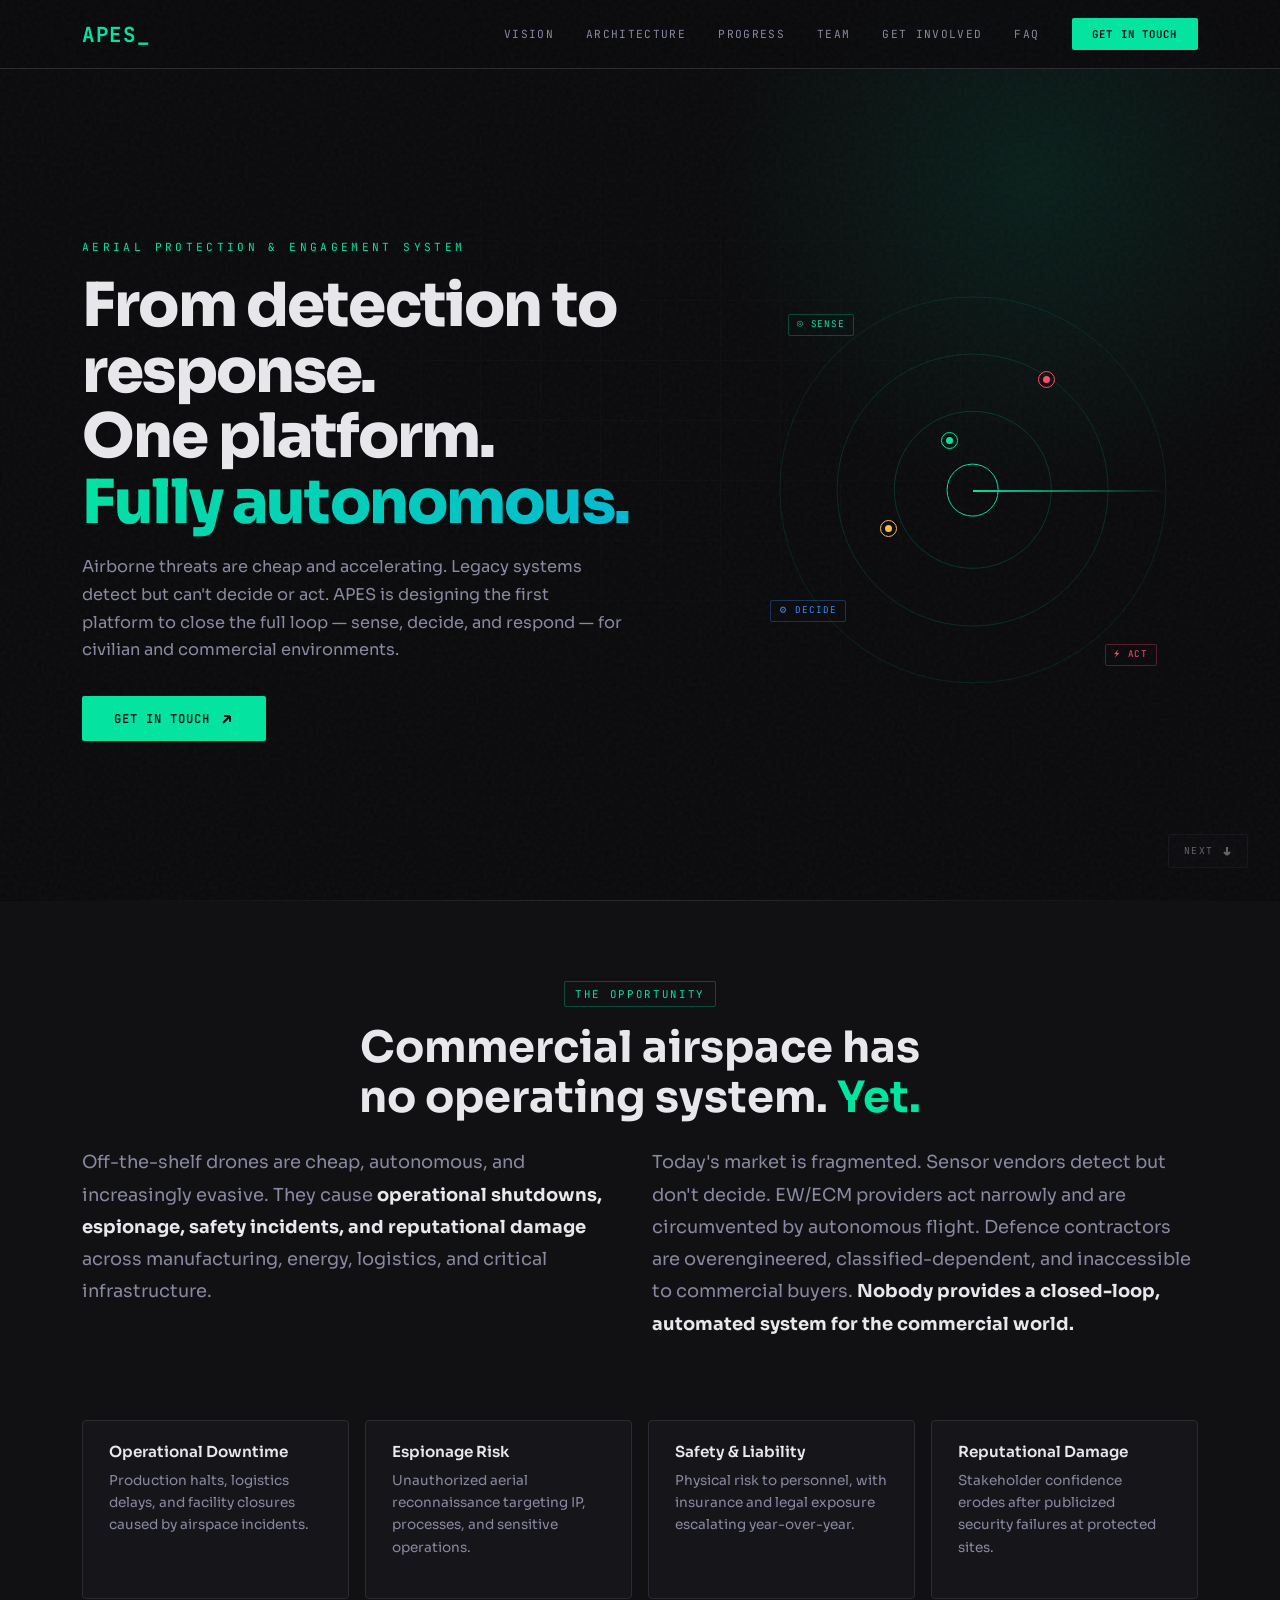
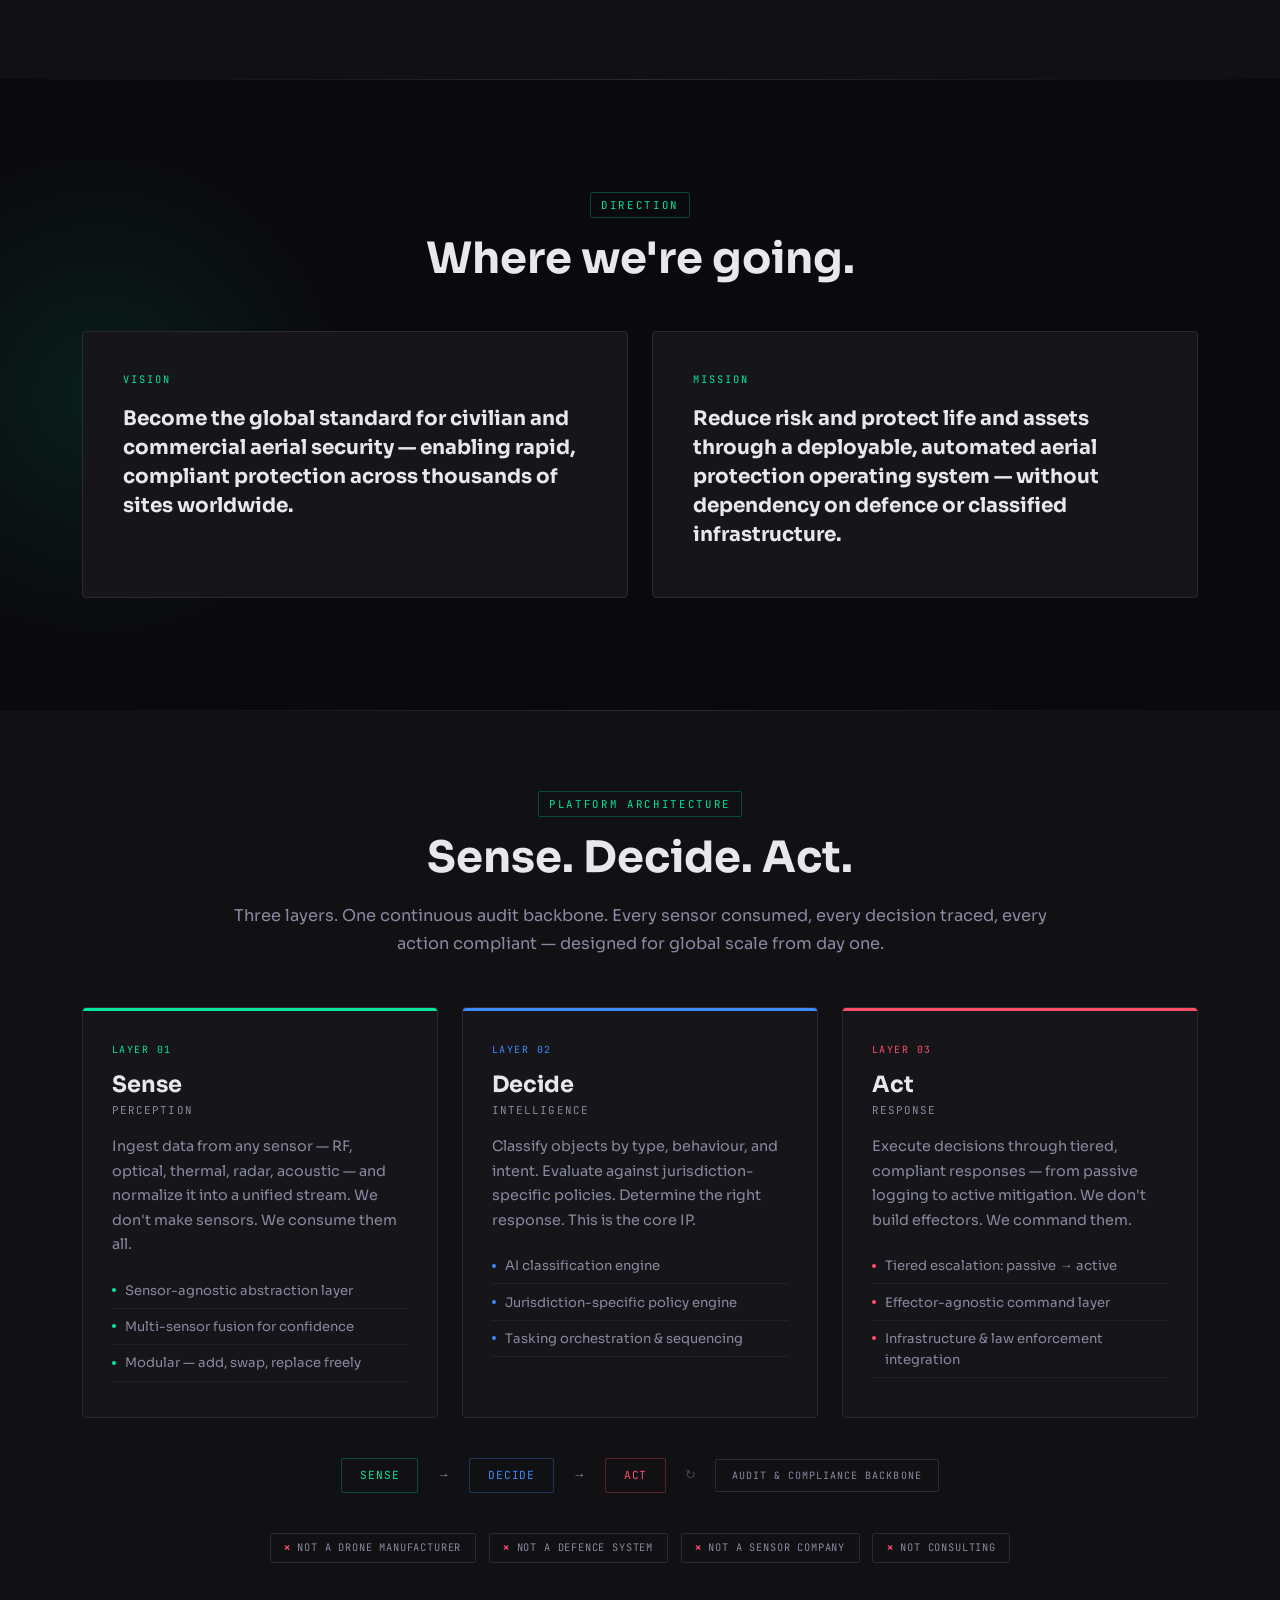
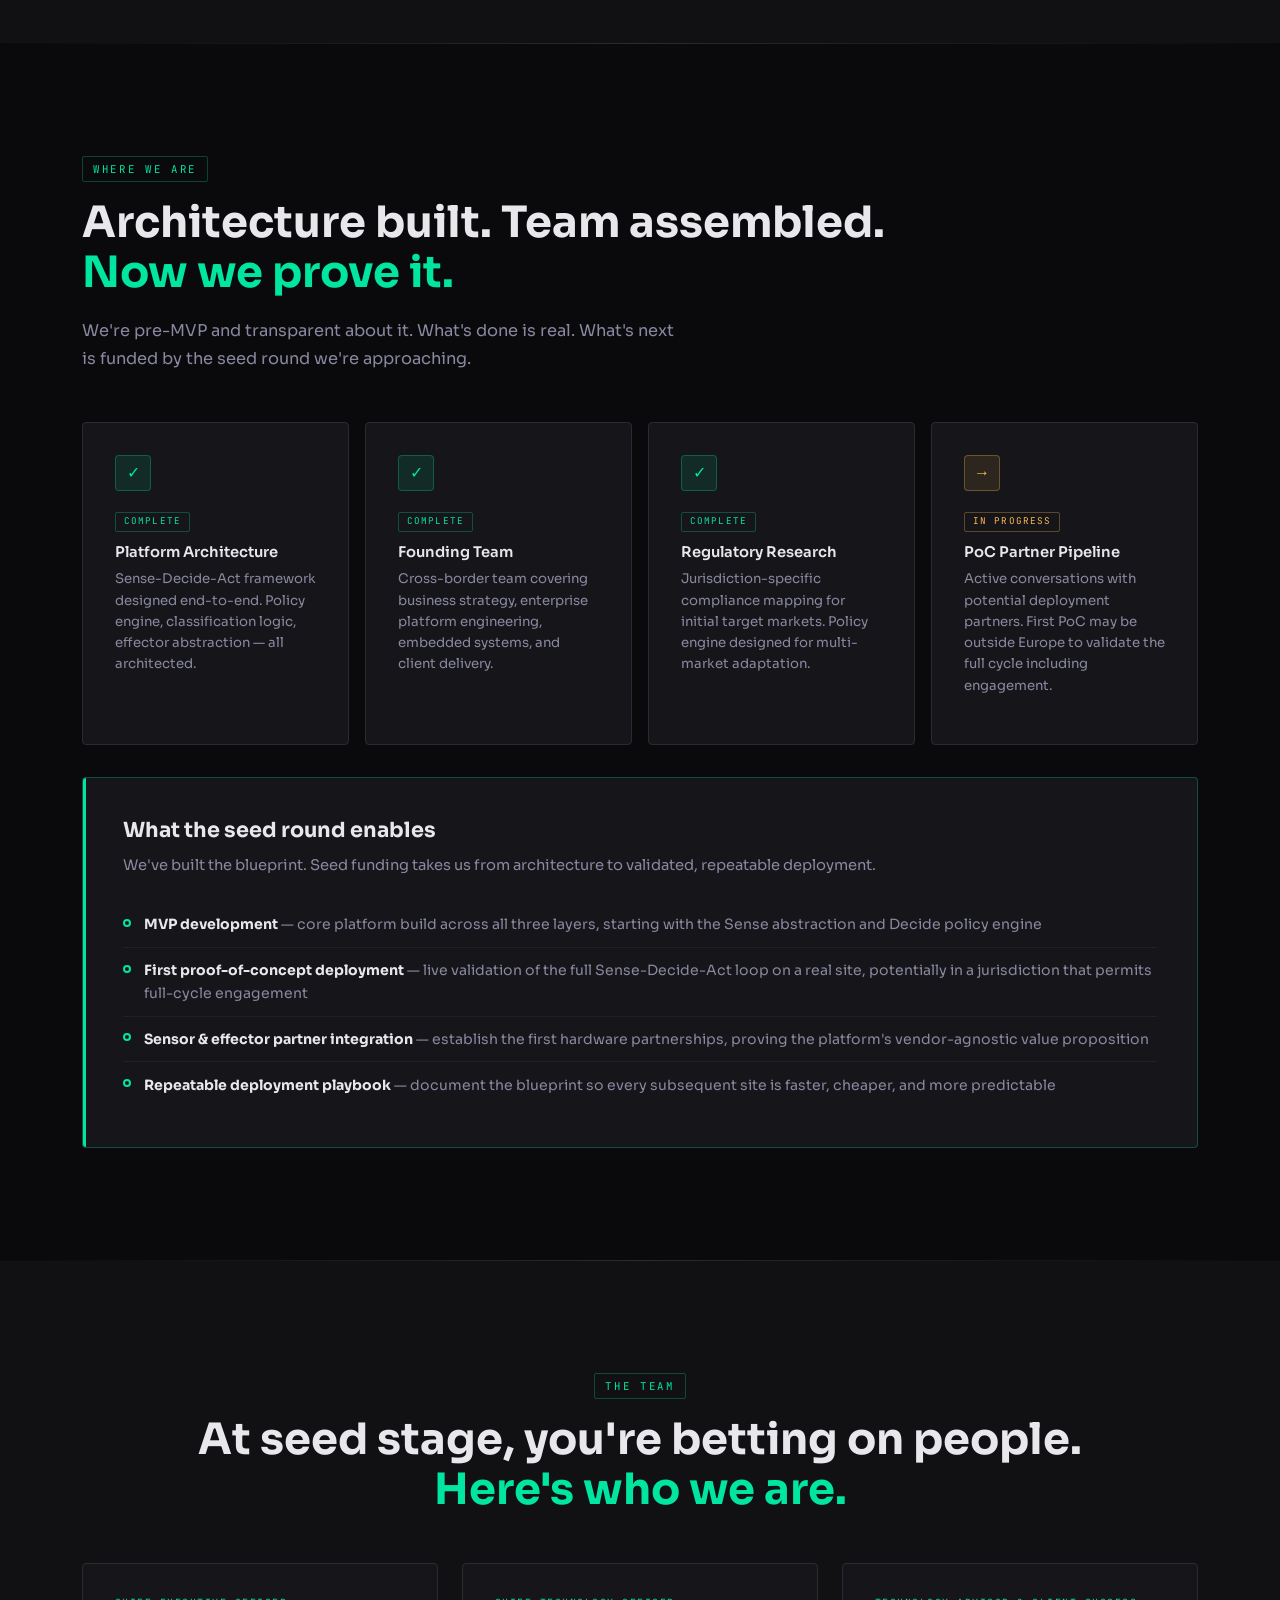
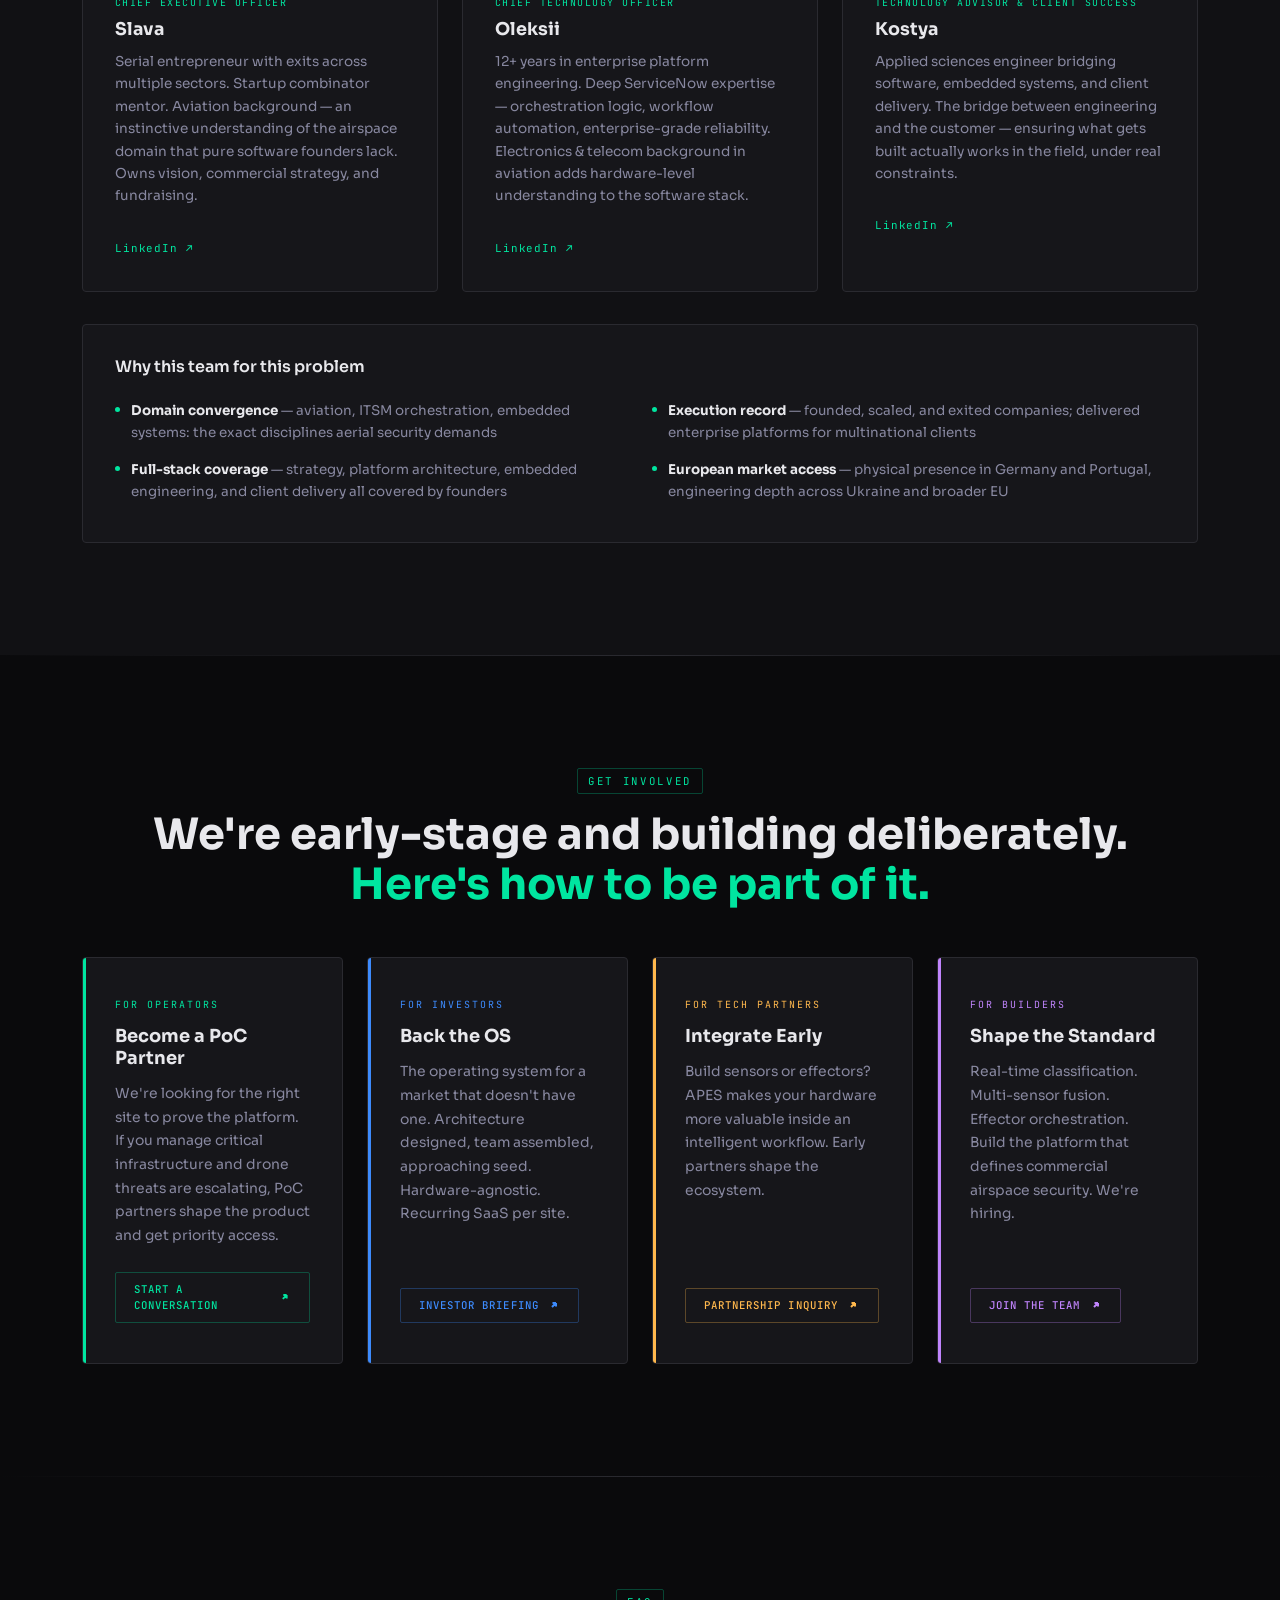
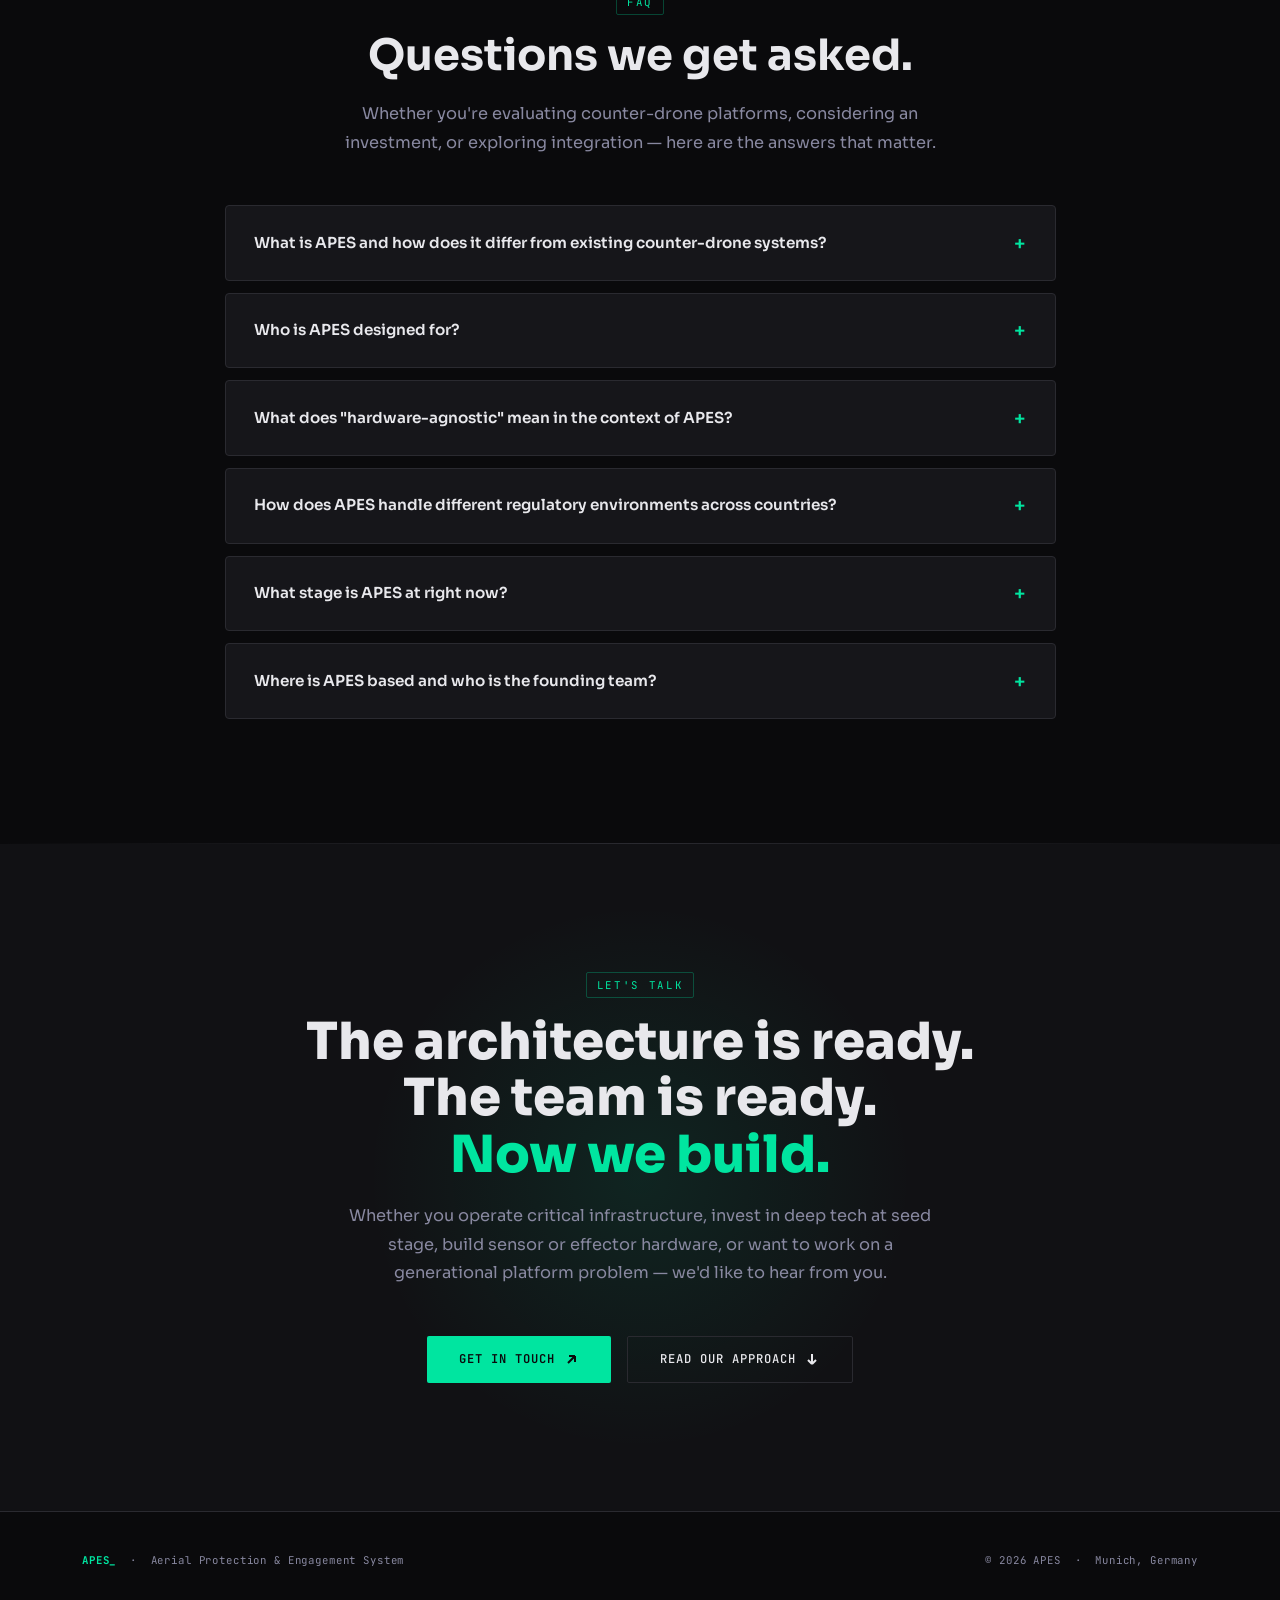
==== commit 92be57ef: "Update index.html Optimized and screen fitted" ====
--- a/index.html
+++ b/index.html
@@ -318,19 +318,19 @@
 
 .hero-overline {
   font-family:var(--apes-mono);font-size:0.7rem;letter-spacing:0.3em;text-transform:uppercase;
-  color:var(--apes-accent);margin-bottom:1.5rem;opacity:0;animation:fadeUp 0.8s 0.2s forwards;
+  color:var(--apes-accent);margin-bottom:1.1rem;opacity:0;animation:fadeUp 0.8s 0.2s forwards;
 }
 .hero-headline {
-  font-size:clamp(2.6rem,6vw,4.8rem);font-weight:800;line-height:1.04;letter-spacing:-0.03em;
-  margin-bottom:1.5rem;opacity:0;animation:fadeUp 0.8s 0.35s forwards;
+  font-size:clamp(2.2rem,5vw,3.8rem);font-weight:800;line-height:1.08;letter-spacing:-0.03em;
+  margin-bottom:1.1rem;opacity:0;animation:fadeUp 0.8s 0.35s forwards;
 }
 .hero-headline .highlight {
   background:linear-gradient(135deg,var(--apes-accent),#00b8d4);
   -webkit-background-clip:text;-webkit-text-fill-color:transparent;background-clip:text;
 }
 .hero-sub {
-  font-size:1.1rem;color:var(--apes-muted);line-height:1.75;max-width:540px;
-  margin-bottom:2.5rem;opacity:0;animation:fadeUp 0.8s 0.5s forwards;
+  font-size:1.02rem;color:var(--apes-muted);line-height:1.7;max-width:540px;
+  margin-bottom:2rem;opacity:0;animation:fadeUp 0.8s 0.5s forwards;
 }
 .hero-actions {
   display:flex;gap:1rem;flex-wrap:wrap;opacity:0;animation:fadeUp 0.8s 0.65s forwards;
@@ -394,7 +394,7 @@
 .radar-label.lbl-act{bottom:10%;right:8%;color:var(--apes-red);border:1px solid rgba(255,77,106,0.3)}
 
 /* ── OPPORTUNITY ── */
-.opportunity-section{padding:7rem 0;background:var(--apes-dark)}
+.opportunity-section{padding:5rem 0;background:var(--apes-dark)}
 
 .problem-text {
   font-size:1.12rem;color:var(--apes-muted);line-height:1.8;max-width:700px;
@@ -404,7 +404,7 @@
 .gap-cards{margin-top:3rem}
 .gap-card {
   background:var(--apes-card);border:1px solid var(--apes-border);border-radius:4px;
-  padding:1.8rem;height:100%;transition:all 0.35s;position:relative;overflow:hidden;
+  padding:1.4rem 1.6rem;height:100%;transition:all 0.35s;position:relative;overflow:hidden;
 }
 .gap-card::before {
   content:'';position:absolute;top:0;left:0;right:0;height:2px;background:var(--apes-red);
@@ -444,7 +444,7 @@
 .vm-card h3{font-size:1.25rem;font-weight:700;line-height:1.45}
 
 /* ── ARCHITECTURE ── */
-.arch-section{padding:7rem 0;background:var(--apes-dark)}
+.arch-section{padding:5rem 0;background:var(--apes-dark)}
 
 .arch-card {
   background:var(--apes-card);border:1px solid var(--apes-border);border-radius:4px;
@@ -673,6 +673,22 @@
 /* ── FAQ SECTION ── */
 .faq-section{padding:7rem 0;background:var(--apes-black)}
 
+/* ── FLOATING NEXT BUTTON ── */
+.scroll-next {
+  position:fixed;bottom:2rem;right:2rem;z-index:999;
+  font-family:var(--apes-mono);font-size:0.6rem;letter-spacing:0.15em;text-transform:uppercase;
+  color:var(--apes-text);background:rgba(22,22,26,0.6);
+  border:1px solid var(--apes-border);border-radius:2px;
+  padding:0.55rem 0.9rem;cursor:pointer;
+  display:flex;align-items:center;gap:0.45rem;
+  opacity:0.4;transition:opacity 0.3s,background 0.3s,border-color 0.3s;
+  backdrop-filter:blur(8px);-webkit-backdrop-filter:blur(8px);
+  text-decoration:none;
+}
+.scroll-next:hover{opacity:1;border-color:var(--apes-accent);color:var(--apes-accent);background:rgba(22,22,26,0.85)}
+.scroll-next svg{width:12px;height:12px;stroke:currentColor;fill:none;stroke-width:2}
+.scroll-next.hidden{opacity:0;pointer-events:none}
+
 .faq-item {
   background:var(--apes-card);border:1px solid var(--apes-border);border-radius:4px;
   margin-bottom:0.75rem;overflow:hidden;transition:all 0.3s;
@@ -702,7 +718,7 @@
 }
 </style>
 <!-- Fallback: show all content when JS is disabled (AI crawlers, accessibility) -->
-<noscript><style>.reveal{opacity:1!important;transform:none!important}.faq-answer{max-height:none!important;padding:0 1.8rem 1.4rem 1.8rem!important}.hero-overline,.hero-headline,.hero-sub,.hero-actions,.stage-badge,.hero-visual{opacity:1!important;animation:none!important}</style></noscript>
+<noscript><style>.reveal{opacity:1!important;transform:none!important}.faq-answer{max-height:none!important;padding:0 1.8rem 1.4rem 1.8rem!important}.hero-overline,.hero-headline,.hero-sub,.hero-actions,.hero-visual{opacity:1!important;animation:none!important}</style></noscript>
 </head>
 <body itemscope itemtype="https://schema.org/WebPage">
 
@@ -756,14 +772,6 @@
             Get in Touch
             <svg width="16" height="16" fill="none" stroke="currentColor" stroke-width="2"><path d="M5 12L12 5M12 5H6M12 5V11"/></svg>
           </a>
-          <a href="#architecture" class="btn-ghost-apes">
-            See Our Approach
-            <svg width="16" height="16" fill="none" stroke="currentColor" stroke-width="2"><path d="M8 3v10M8 13l4-4M8 13l-4-4"/></svg>
-          </a>
-        </div>
-        <div class="stage-badge">
-          <div class="stage-dot"></div>
-          Pre-seed &nbsp;·&nbsp; Architecture complete &nbsp;·&nbsp; Working toward first PoC
         </div>
       </div>
       <div class="col-lg-5 d-none d-lg-block">
@@ -789,16 +797,18 @@
 <div class="divider"></div>
 <section class="opportunity-section" aria-label="The market opportunity">
   <div class="container">
-    <div class="text-center mb-5 reveal">
+    <div class="text-center mb-4 reveal">
       <span class="section-label">The Opportunity</span>
       <h2 class="section-title">Commercial airspace has<br>no operating system. <span class="accent">Yet.</span></h2>
     </div>
-    <div class="row mb-4 reveal">
-      <div class="col-lg-8 mx-auto">
+    <div class="row g-4 mb-4 reveal">
+      <div class="col-lg-6">
         <p class="problem-text">
           Off-the-shelf drones are cheap, autonomous, and increasingly evasive. They cause <strong>operational shutdowns, espionage, safety incidents, and reputational damage</strong> across manufacturing, energy, logistics, and critical infrastructure.
         </p>
-        <p class="problem-text mt-3">
+      </div>
+      <div class="col-lg-6">
+        <p class="problem-text">
           Today's market is fragmented. Sensor vendors detect but don't decide. EW/ECM providers act narrowly and are circumvented by autonomous flight. Defence contractors are overengineered, classified-dependent, and inaccessible to commercial buyers. <strong>Nobody provides a closed-loop, automated system for the commercial world.</strong>
         </p>
       </div>
@@ -806,28 +816,24 @@
     <div class="row g-3 gap-cards reveal">
       <div class="col-md-6 col-lg-3">
         <div class="gap-card">
-          <div class="gap-icon">&#9888;</div>
           <h4>Operational Downtime</h4>
           <p>Production halts, logistics delays, and facility closures caused by airspace incidents.</p>
         </div>
       </div>
       <div class="col-md-6 col-lg-3">
         <div class="gap-card">
-          <div class="gap-icon">&#128065;</div>
           <h4>Espionage Risk</h4>
           <p>Unauthorized aerial reconnaissance targeting IP, processes, and sensitive operations.</p>
         </div>
       </div>
       <div class="col-md-6 col-lg-3">
         <div class="gap-card">
-          <div class="gap-icon">&#9760;</div>
           <h4>Safety & Liability</h4>
           <p>Physical risk to personnel, with insurance and legal exposure escalating year-over-year.</p>
         </div>
       </div>
       <div class="col-md-6 col-lg-3">
         <div class="gap-card">
-          <div class="gap-icon">&#128200;</div>
           <h4>Reputational Damage</h4>
           <p>Stakeholder confidence erodes after publicized security failures at protected sites.</p>
         </div>
@@ -868,7 +874,7 @@
     <div class="text-center mb-5 reveal">
       <span class="section-label">Platform Architecture</span>
       <h2 class="section-title">Sense. Decide. Act.</h2>
-      <p class="section-sub mx-auto">The architecture is designed. Three layers, one compliance backbone. Hardware-agnostic and jurisdiction-adaptive from the ground up — built for global scale, not retrofitted for it.</p>
+      <p class="section-sub mx-auto" style="max-width:820px">Three layers. One continuous audit backbone. Every sensor consumed, every decision traced, every action compliant — designed for global scale from day one.</p>
     </div>
 
     <div class="row g-4 reveal">
@@ -1083,7 +1089,7 @@
         <div class="audience-track t-prospects">
           <div class="track-label">For Operators</div>
           <h3>Become a PoC Partner</h3>
-          <p>We're looking for the right site to prove the platform end-to-end. If you manage critical infrastructure and aerial threats are a growing concern, we want to hear about your reality. PoC partners help shape the product and get priority access.</p>
+          <p>We're looking for the right site to prove the platform. If you manage critical infrastructure and drone threats are escalating, PoC partners shape the product and get priority access.</p>
           <a href="#contact" class="track-cta">
             Start a Conversation
             <svg class="cta-arrow" viewBox="0 0 14 14"><path d="M5 9l4-4M9 5H5.5M9 5v3.5"/></svg>
@@ -1094,7 +1100,7 @@
         <div class="audience-track t-investors">
           <div class="track-label">For Investors</div>
           <h3>Back the OS</h3>
-          <p>We're building the operating system for a market that doesn't have one. The architecture is designed. The team is assembled. We're approaching seed to fund MVP and first deployment. Hardware-agnostic. Recurring SaaS per site.</p>
+          <p>The operating system for a market that doesn't have one. Architecture designed, team assembled, approaching seed. Hardware-agnostic. Recurring SaaS per site.</p>
           <a href="#contact" class="track-cta">
             Investor Briefing
             <svg class="cta-arrow" viewBox="0 0 14 14"><path d="M5 9l4-4M9 5H5.5M9 5v3.5"/></svg>
@@ -1105,7 +1111,7 @@
         <div class="audience-track t-partners">
           <div class="track-label">For Tech Partners</div>
           <h3>Integrate Early</h3>
-          <p>Build sensors or effectors? APES is designed to make your hardware more valuable by embedding it in an intelligent workflow. Early integration partners shape the ecosystem and deploy everywhere the platform goes.</p>
+          <p>Build sensors or effectors? APES makes your hardware more valuable inside an intelligent workflow. Early partners shape the ecosystem.</p>
           <a href="#contact" class="track-cta">
             Partnership Inquiry
             <svg class="cta-arrow" viewBox="0 0 14 14"><path d="M5 9l4-4M9 5H5.5M9 5v3.5"/></svg>
@@ -1116,7 +1122,7 @@
         <div class="audience-track t-talent">
           <div class="track-label">For Builders</div>
           <h3>Shape the Standard</h3>
-          <p>Real-time classification. Policy-driven automation. Multi-sensor fusion. Effector orchestration. If you want to build the platform that defines commercial airspace security from the ground up, we're hiring.</p>
+          <p>Real-time classification. Multi-sensor fusion. Effector orchestration. Build the platform that defines commercial airspace security. We're hiring.</p>
           <a href="#contact" class="track-cta">
             Join the Team
             <svg class="cta-arrow" viewBox="0 0 14 14"><path d="M5 9l4-4M9 5H5.5M9 5v3.5"/></svg>
@@ -1214,6 +1220,12 @@
 
 <!-- ══════════════ FOOTER ══════════════ -->
 </main>
+
+<!-- Floating scroll-to-next-section button -->
+<a href="#" class="scroll-next" id="scrollNext" aria-label="Scroll to next section">
+  Next <svg viewBox="0 0 12 12"><path d="M6 2v8M6 10l3-3M6 10l-3-3"/></svg>
+</a>
+
 <footer class="footer" role="contentinfo">
   <div class="container">
     <div class="d-flex flex-wrap justify-content-between align-items-center gap-3">
@@ -1280,6 +1292,36 @@
     }
   });
 });
+
+// Floating NEXT button — scrolls to next section
+(function() {
+  var sections = Array.from(document.querySelectorAll('section'));
+  var btn = document.getElementById('scrollNext');
+  if (!btn || !sections.length) return;
+
+  btn.addEventListener('click', function(e) {
+    e.preventDefault();
+    var scrollY = window.scrollY || window.pageYOffset;
+    var next = null;
+    for (var i = 0; i < sections.length; i++) {
+      if (sections[i].getBoundingClientRect().top > 80) {
+        next = sections[i];
+        break;
+      }
+    }
+    if (next) {
+      next.scrollIntoView({ behavior: 'smooth', block: 'start' });
+    }
+  });
+
+  // Hide when at the very bottom
+  function checkBottom() {
+    var atBottom = (window.innerHeight + window.scrollY) >= document.body.scrollHeight - 120;
+    btn.classList.toggle('hidden', atBottom);
+  }
+  window.addEventListener('scroll', checkBottom);
+  checkBottom();
+})();
 </script>
 </body>
 </html>
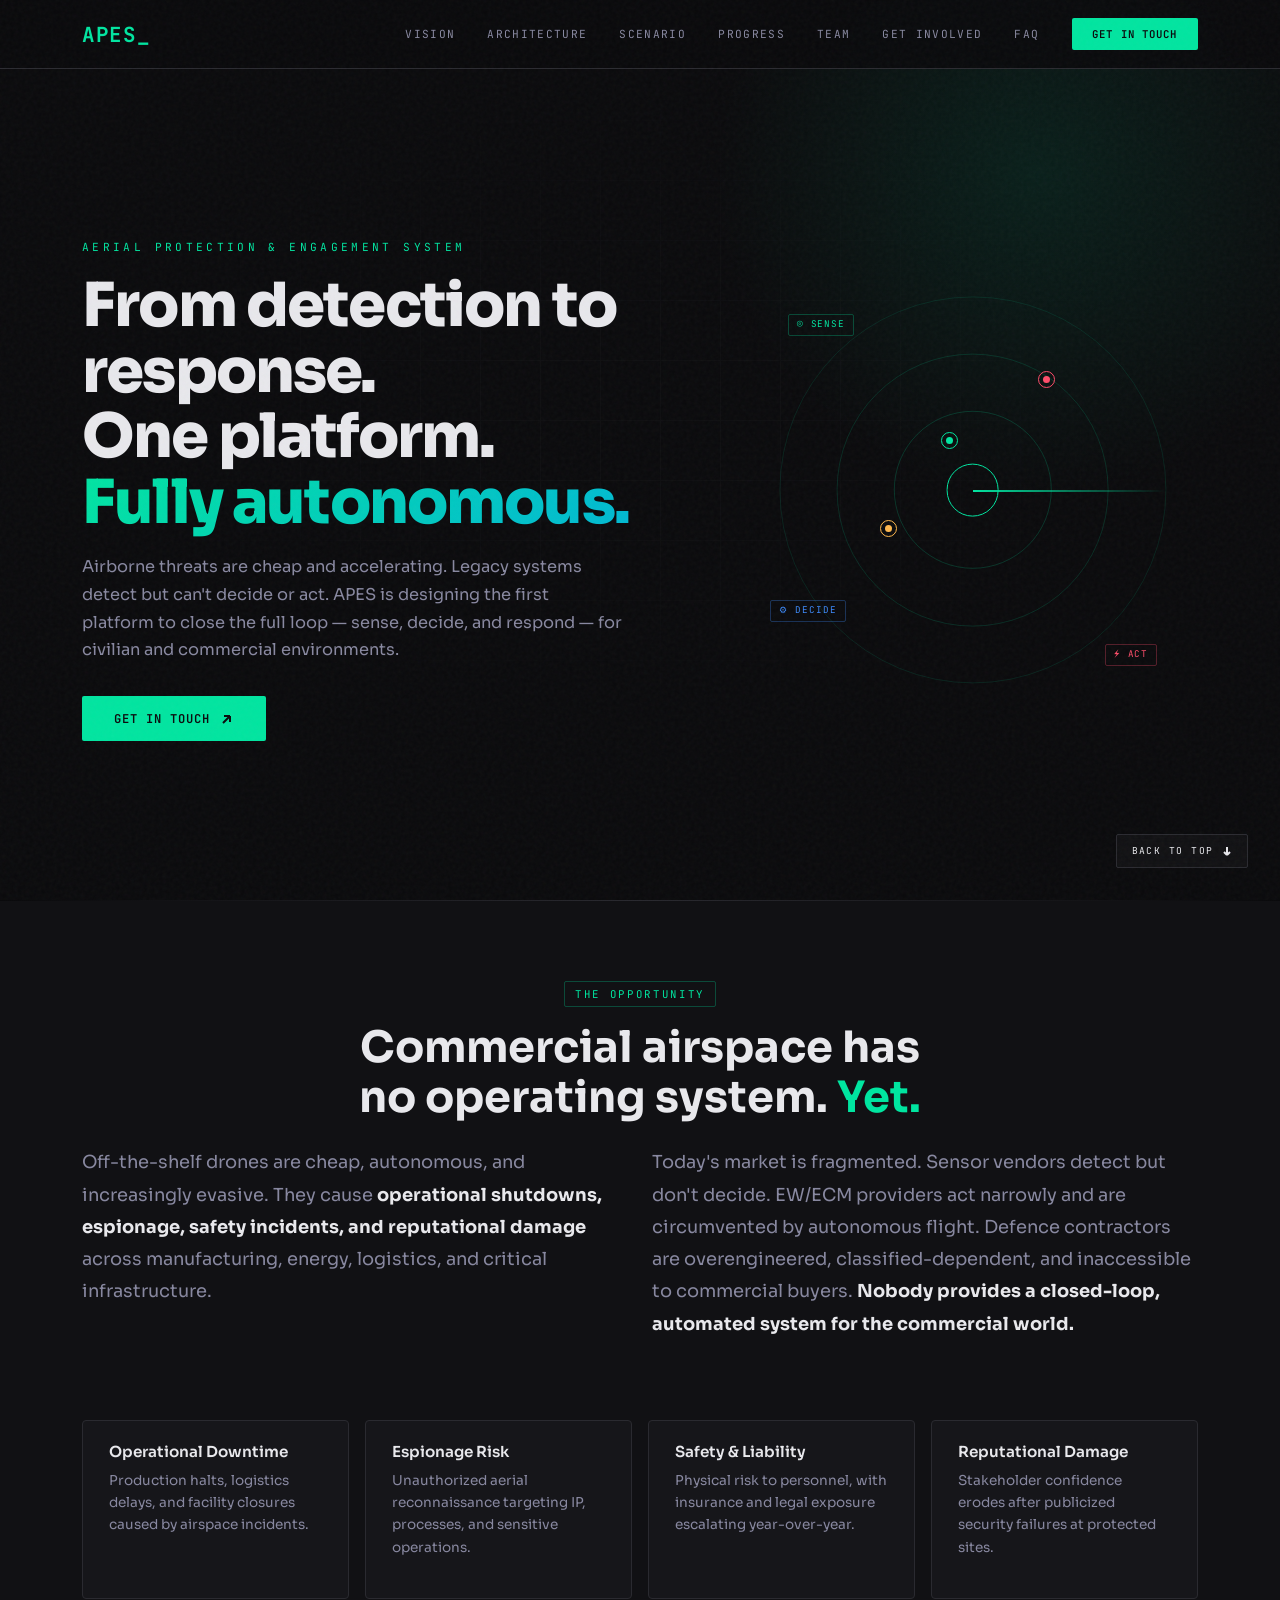
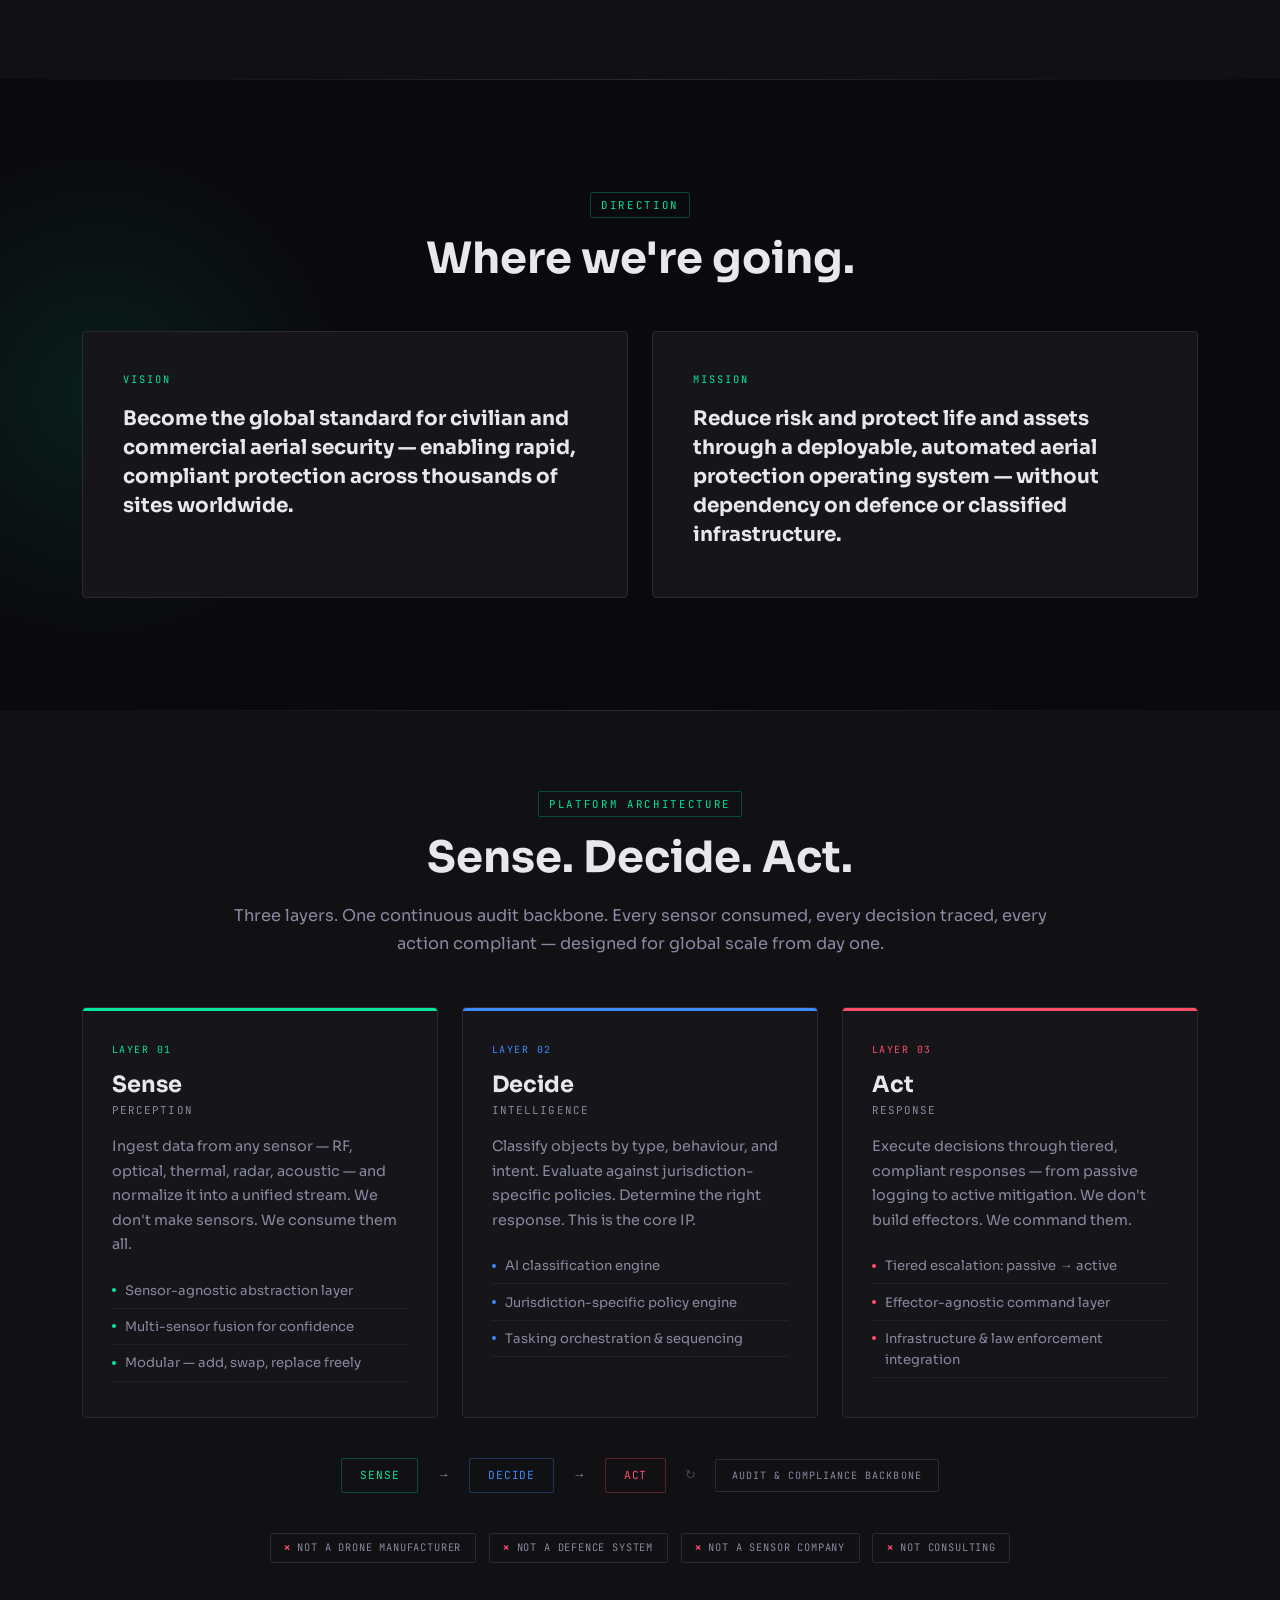
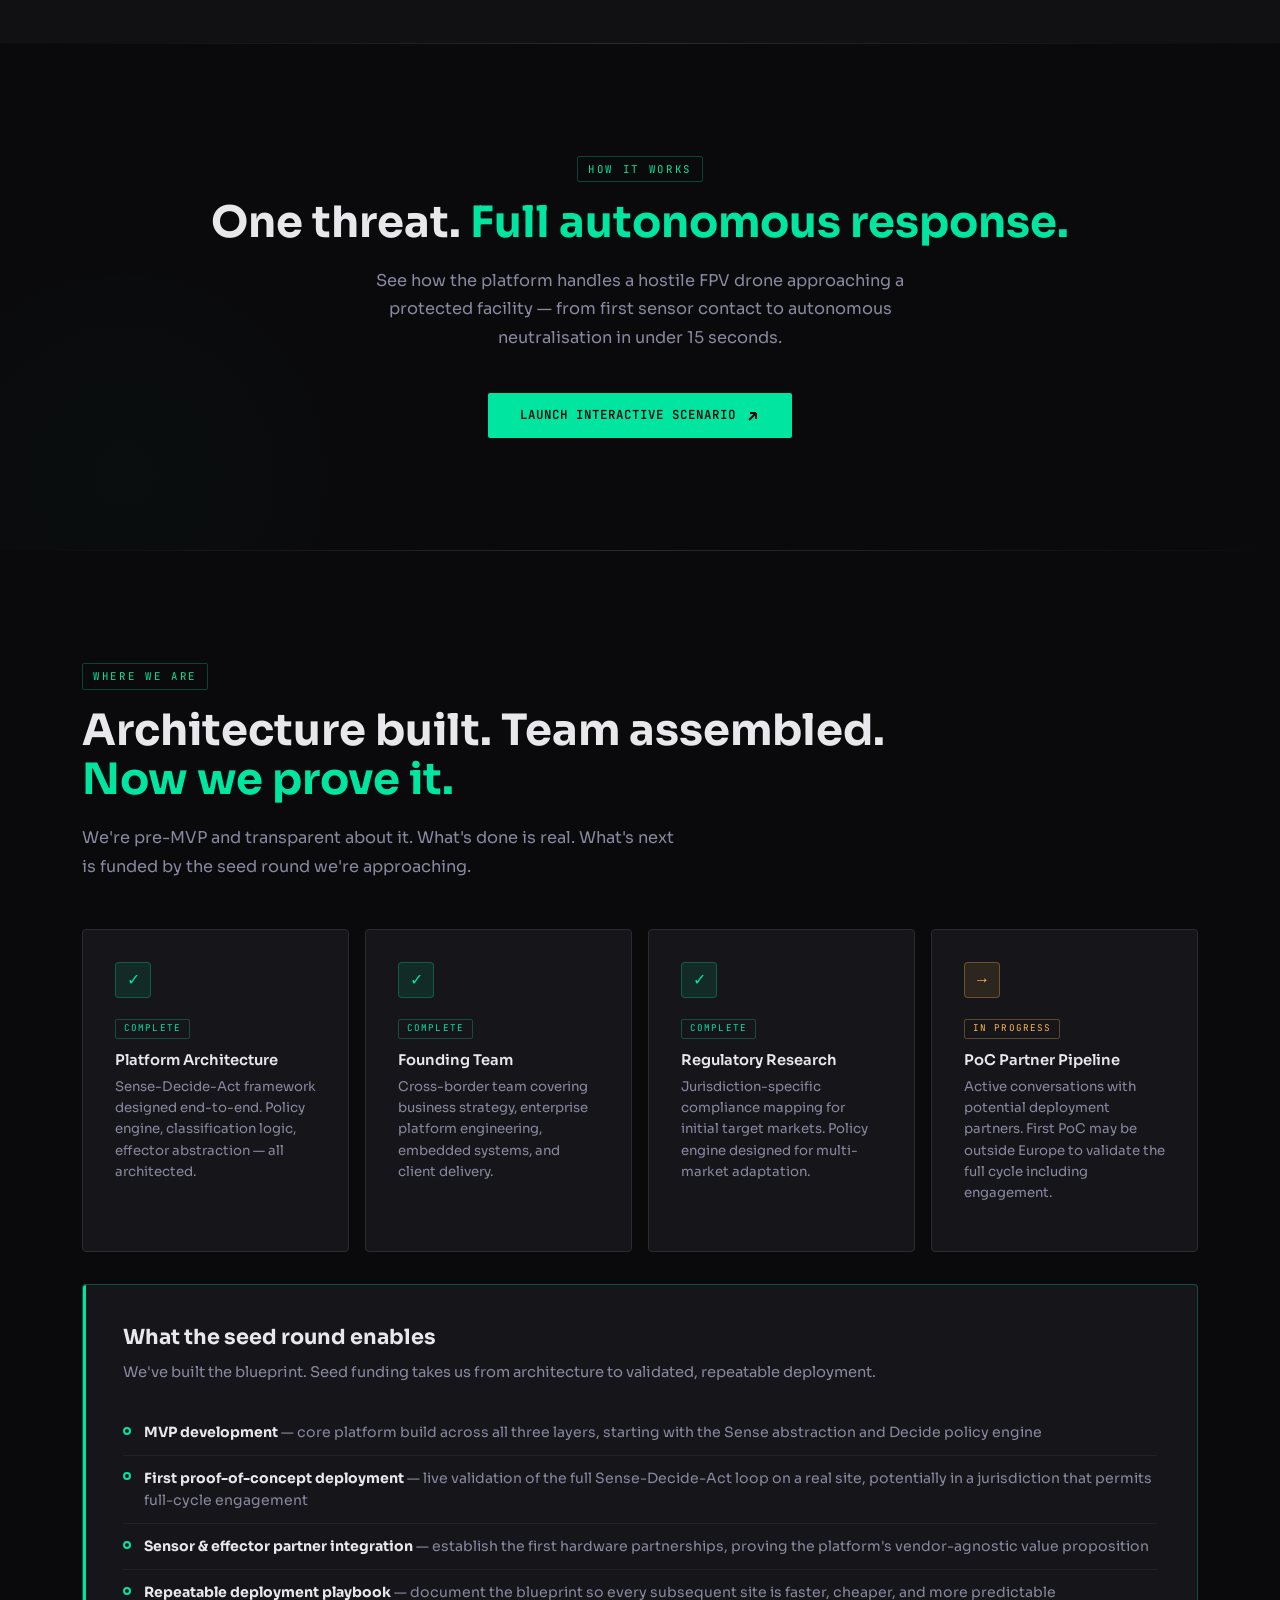
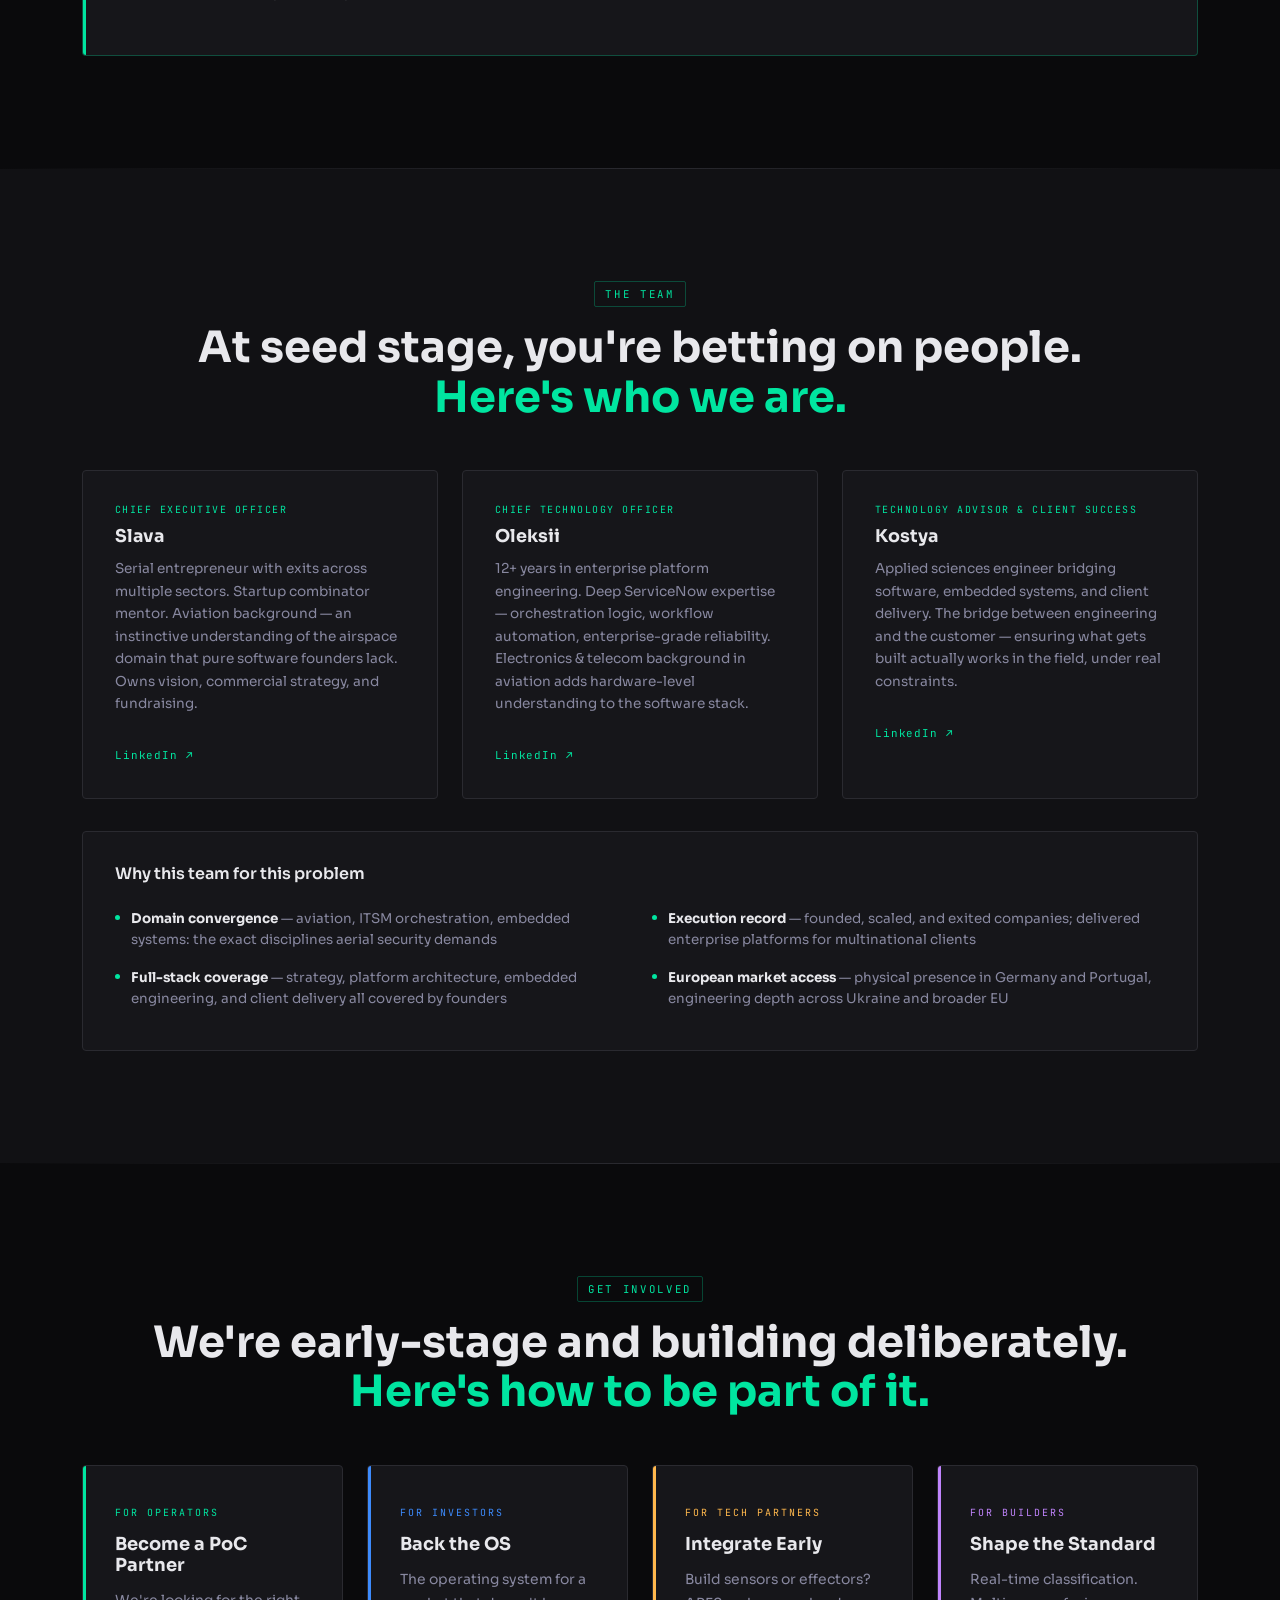
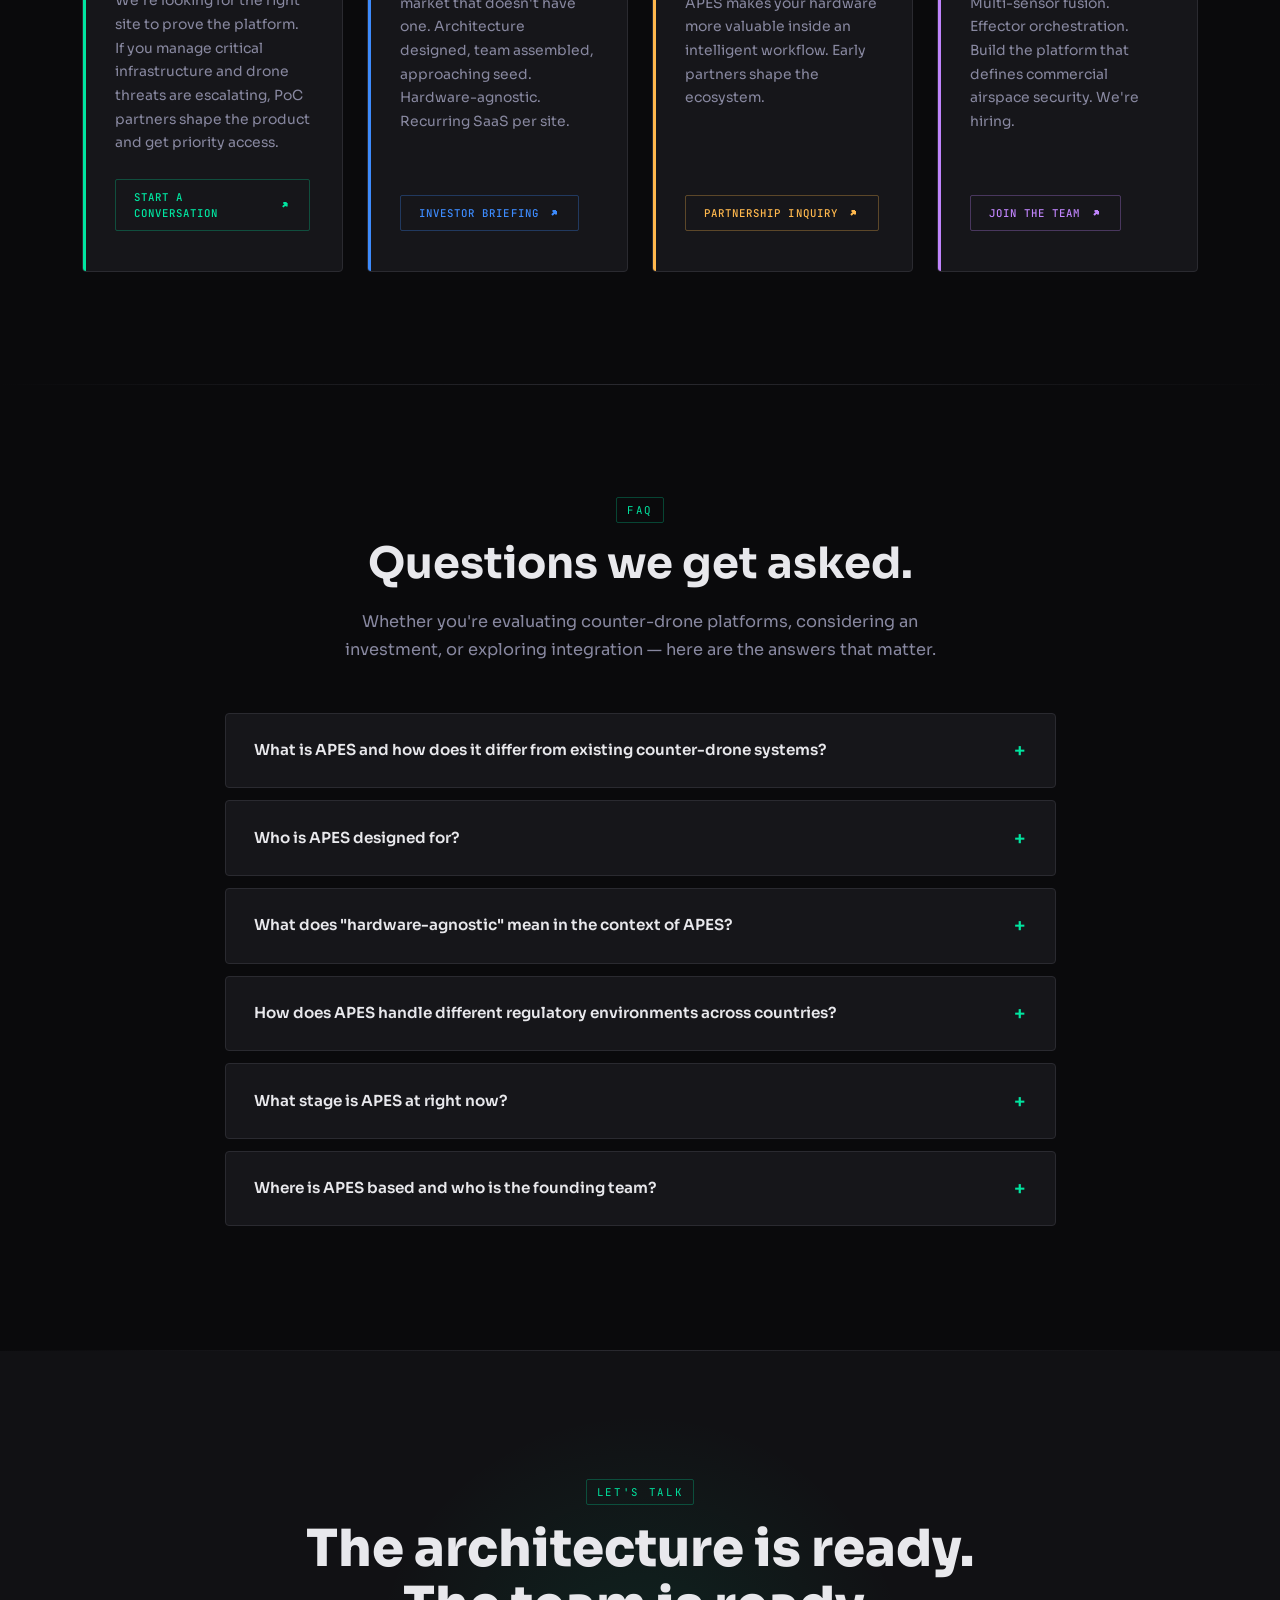
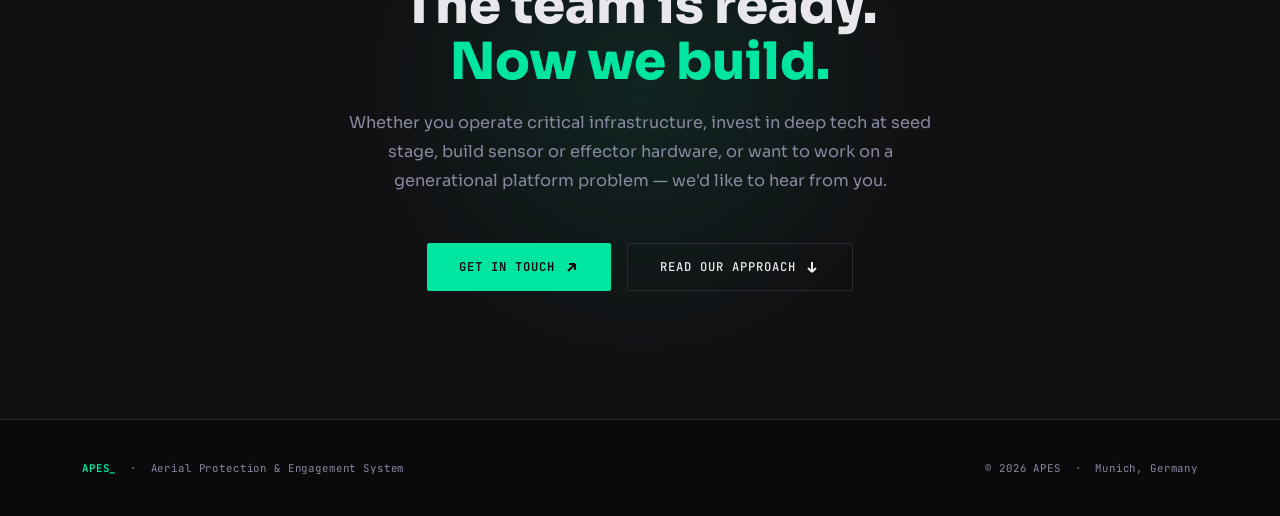
==== commit 34bb376f: "add scenario section and interactive demo" ====
--- a/index.html
+++ b/index.html
@@ -733,6 +733,7 @@
       <ul class="navbar-nav ms-auto me-3 align-items-lg-center">
         <li class="nav-item"><a class="nav-link" href="#vision">Vision</a></li>
         <li class="nav-item"><a class="nav-link" href="#architecture">Architecture</a></li>
+        <li class="nav-item"><a class="nav-link" href="#scenario">Scenario</a></li>
         <li class="nav-item"><a class="nav-link" href="#progress">Progress</a></li>
         <li class="nav-item"><a class="nav-link" href="#team">Team</a></li>
         <li class="nav-item"><a class="nav-link" href="#involved">Get Involved</a></li>
@@ -928,6 +929,23 @@
       <div class="not-badge"><span>&#10005;</span> Not a defence system</div>
       <div class="not-badge"><span>&#10005;</span> Not a sensor company</div>
       <div class="not-badge"><span>&#10005;</span> Not consulting</div>
+    </div>
+  </div>
+</section>
+
+<!-- ══════════════ HOW IT WORKS — SCENARIO ══════════════ -->
+<div class="divider"></div>
+<section style="padding:7rem 0;background:var(--apes-black);position:relative;overflow:hidden" id="scenario">
+  <div style="position:absolute;width:450px;height:450px;border-radius:50%;background:radial-gradient(circle,rgba(0,229,160,0.02),transparent 70%);bottom:-150px;left:-100px;pointer-events:none"></div>
+  <div class="container">
+    <div class="text-center reveal">
+      <span class="section-label">How It Works</span>
+      <h2 class="section-title">One threat. <span class="accent">Full autonomous response.</span></h2>
+      <p class="section-sub mx-auto" style="margin-bottom:2.5rem">See how the platform handles a hostile FPV drone approaching a protected facility — from first sensor contact to autonomous neutralisation in under 15 seconds.</p>
+      <a href="scenario.html" class="btn-primary-apes" style="font-size:0.78rem">
+        Launch Interactive Scenario
+        <svg width="16" height="16" fill="none" stroke="currentColor" stroke-width="2"><path d="M5 12L12 5M12 5H6M12 5V11"/></svg>
+      </a>
     </div>
   </div>
 </section>
@@ -1293,35 +1311,82 @@
   });
 });
 
-// Floating NEXT button — scrolls to next section
+// Floating NEXT button — scrolls to next section with labels
 (function() {
-  var sections = Array.from(document.querySelectorAll('section'));
+  var sectionIds = [];
+  document.querySelectorAll('section[id]').forEach(function(s) { sectionIds.push(s.id); });
   var btn = document.getElementById('scrollNext');
-  if (!btn || !sections.length) return;
+  if (!btn || !sectionIds.length) return;
+
+  var currentIdx = 0;
+  var labelEl = btn.childNodes[0];
+
+  var names = {
+    opportunity: 'Next: Vision',
+    vision: 'Next: Architecture',
+    architecture: 'Next: Live Demo',
+    scenario: 'Next: Progress',
+    progress: 'Next: Team',
+    team: 'Next: Get Involved',
+    involved: 'Next: FAQ',
+    faq: 'Next: Contact',
+    contact: 'Back to top'
+  };
+
+  function updateLabel() {
+    var id = sectionIds[currentIdx];
+    var text = names[id] || 'Next';
+    if (currentIdx >= sectionIds.length - 1) text = 'Back to top';
+    // Update text node before the SVG
+    var textNode = btn.firstChild;
+    if (textNode && textNode.nodeType === 3) {
+      textNode.textContent = text + ' ';
+    } else {
+      btn.insertBefore(document.createTextNode(text + ' '), btn.querySelector('svg'));
+    }
+  }
 
   btn.addEventListener('click', function(e) {
     e.preventDefault();
-    var scrollY = window.scrollY || window.pageYOffset;
-    var next = null;
-    for (var i = 0; i < sections.length; i++) {
-      if (sections[i].getBoundingClientRect().top > 80) {
-        next = sections[i];
-        break;
+    if (currentIdx >= sectionIds.length - 1) {
+      currentIdx = 0;
+      window.scrollTo({ top: 0, behavior: 'smooth' });
+    } else {
+      currentIdx++;
+      var target = document.getElementById(sectionIds[currentIdx]);
+      if (target) target.scrollIntoView({ behavior: 'smooth', block: 'start' });
+    }
+    updateLabel();
+  });
+
+  // Sync with manual scrolling
+  var syncObs = new IntersectionObserver(function(entries) {
+    entries.forEach(function(entry) {
+      if (entry.isIntersecting) {
+        var idx = sectionIds.indexOf(entry.target.id);
+        if (idx !== -1) { currentIdx = idx; updateLabel(); }
       }
-    }
-    if (next) {
-      next.scrollIntoView({ behavior: 'smooth', block: 'start' });
-    }
+    });
+  }, { threshold: 0.3 });
+  sectionIds.forEach(function(id) { var el = document.getElementById(id); if (el) syncObs.observe(el); });
+
+  // Keyboard: spacebar or right arrow
+  document.addEventListener('keydown', function(e) {
+    if (e.target.tagName === 'INPUT' || e.target.tagName === 'TEXTAREA') return;
+    if (e.code === 'Space' || e.key === 'ArrowRight') { e.preventDefault(); btn.click(); }
   });
 
-  // Hide when at the very bottom
+  // Hide at very bottom
   function checkBottom() {
     var atBottom = (window.innerHeight + window.scrollY) >= document.body.scrollHeight - 120;
-    btn.classList.toggle('hidden', atBottom);
+    btn.style.opacity = atBottom ? '0' : '1';
+    btn.style.pointerEvents = atBottom ? 'none' : 'auto';
   }
   window.addEventListener('scroll', checkBottom);
   checkBottom();
+  updateLabel();
 })();
 </script>
 </body>
 </html>
+ 
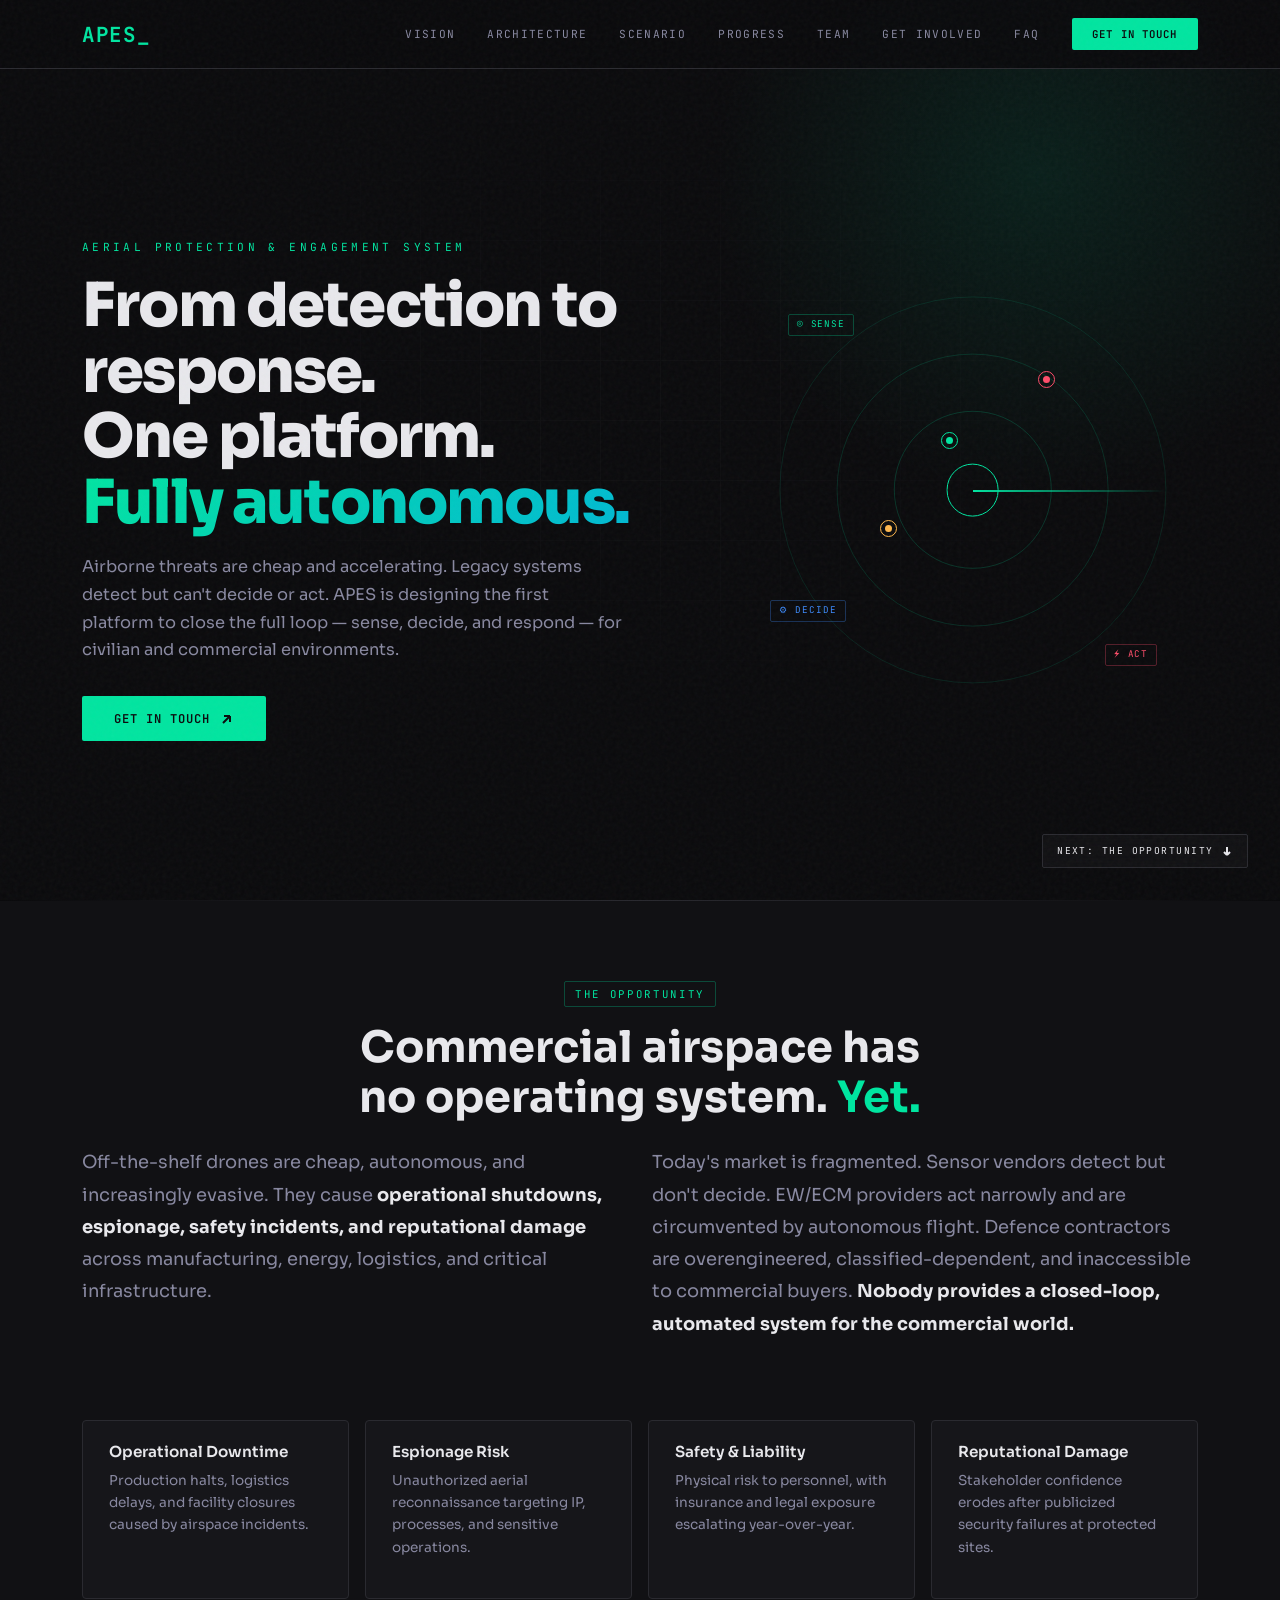
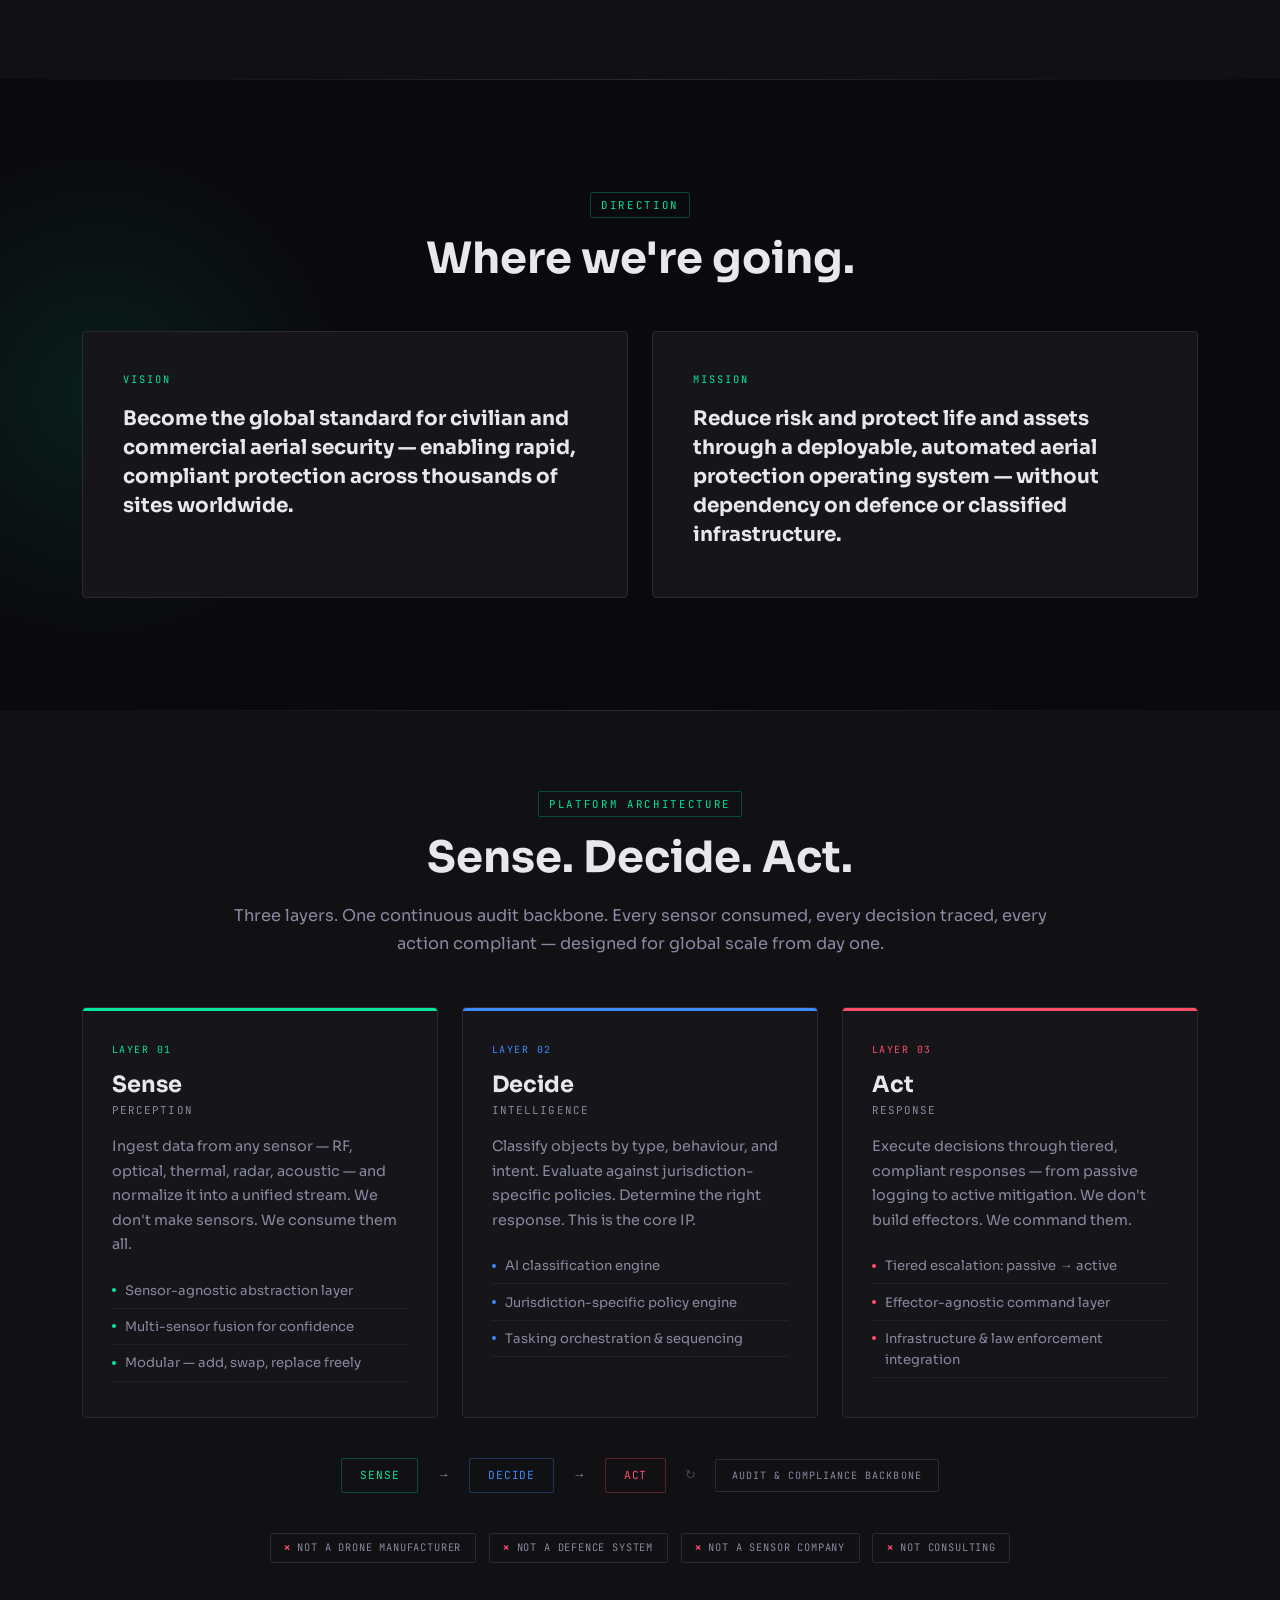
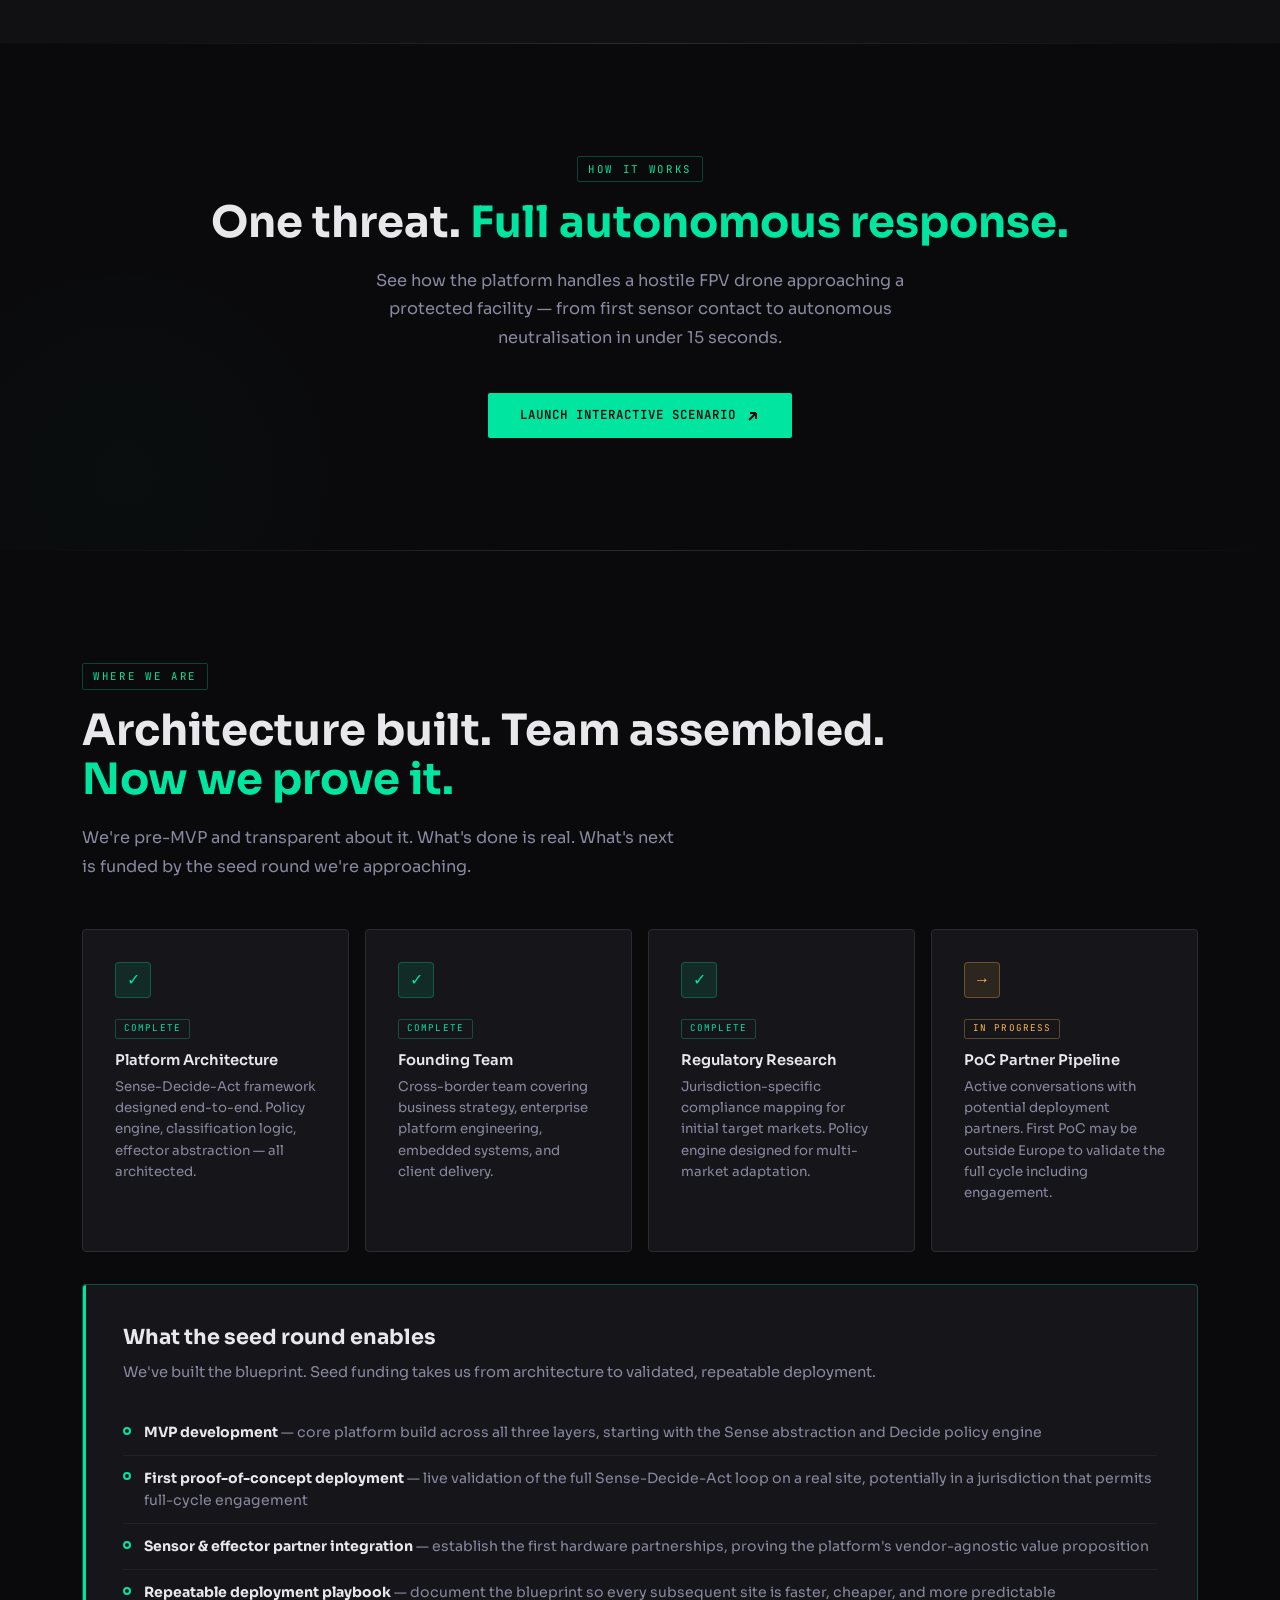
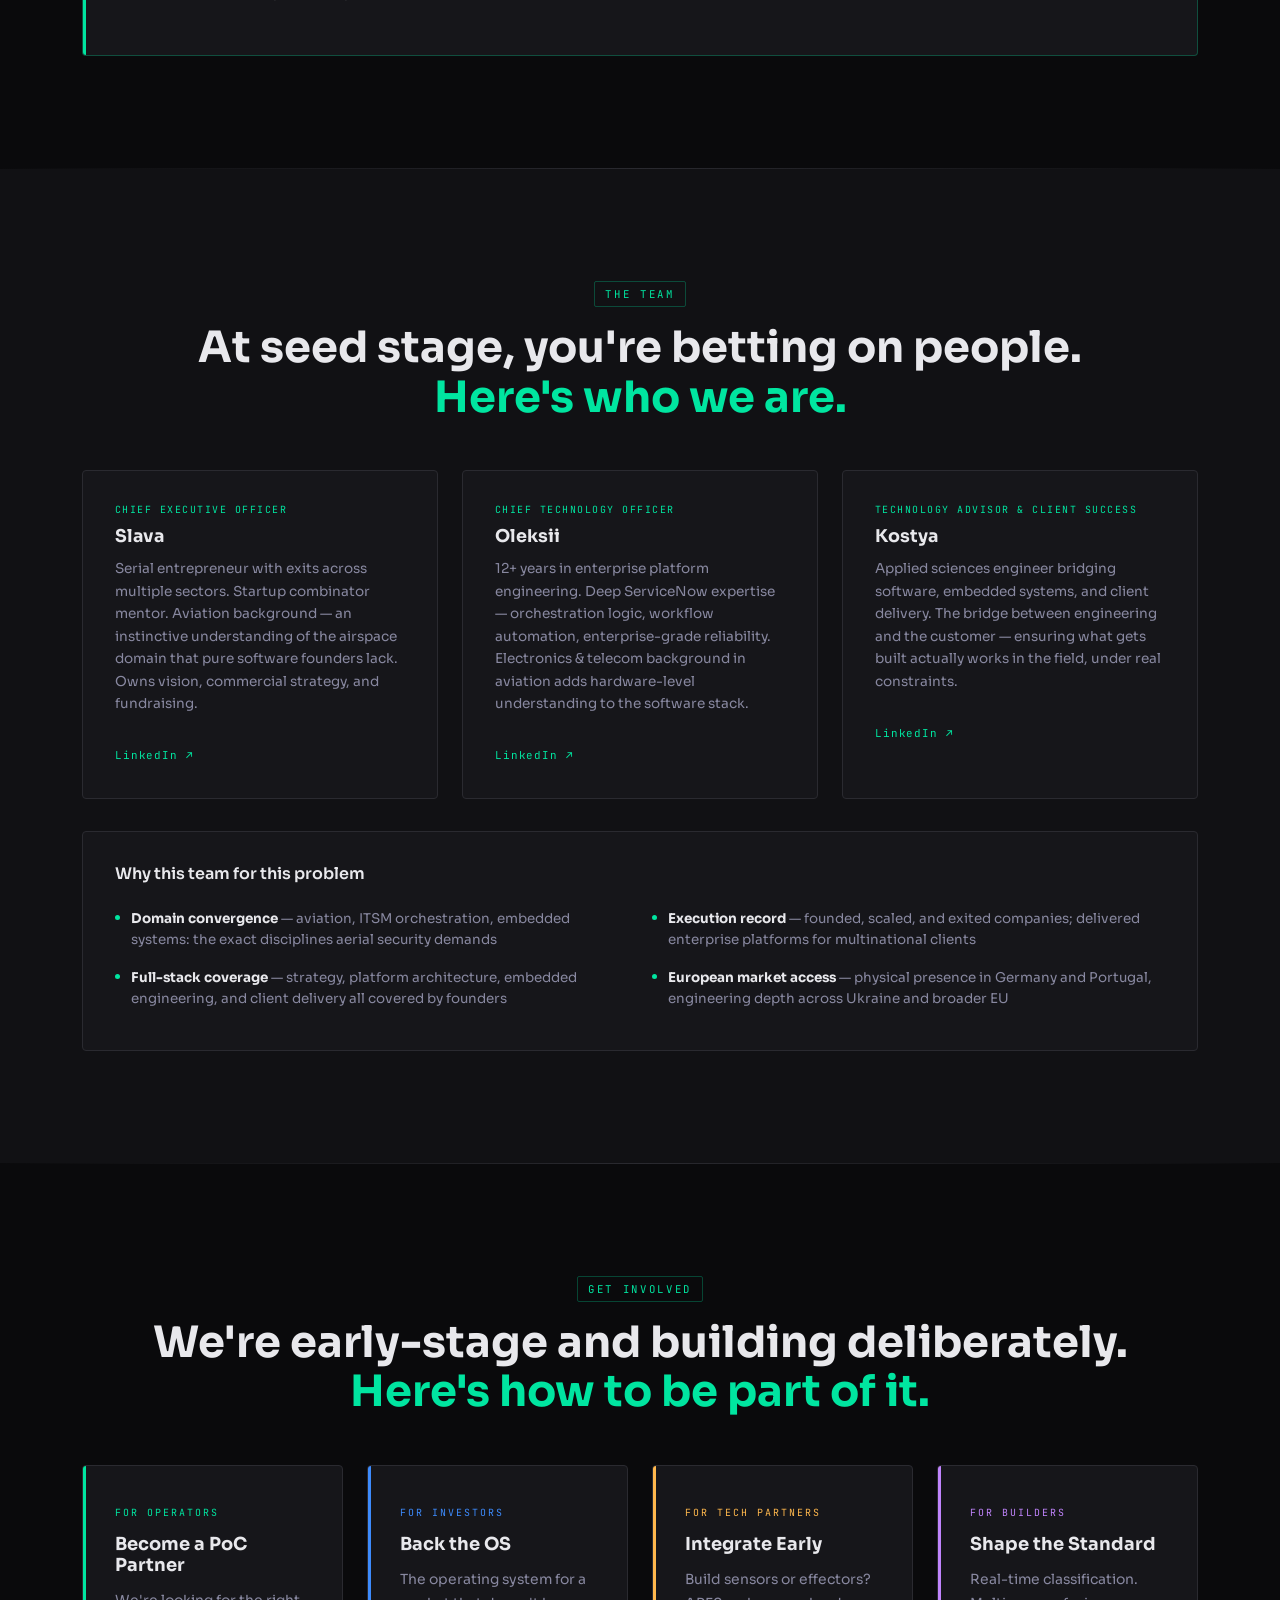
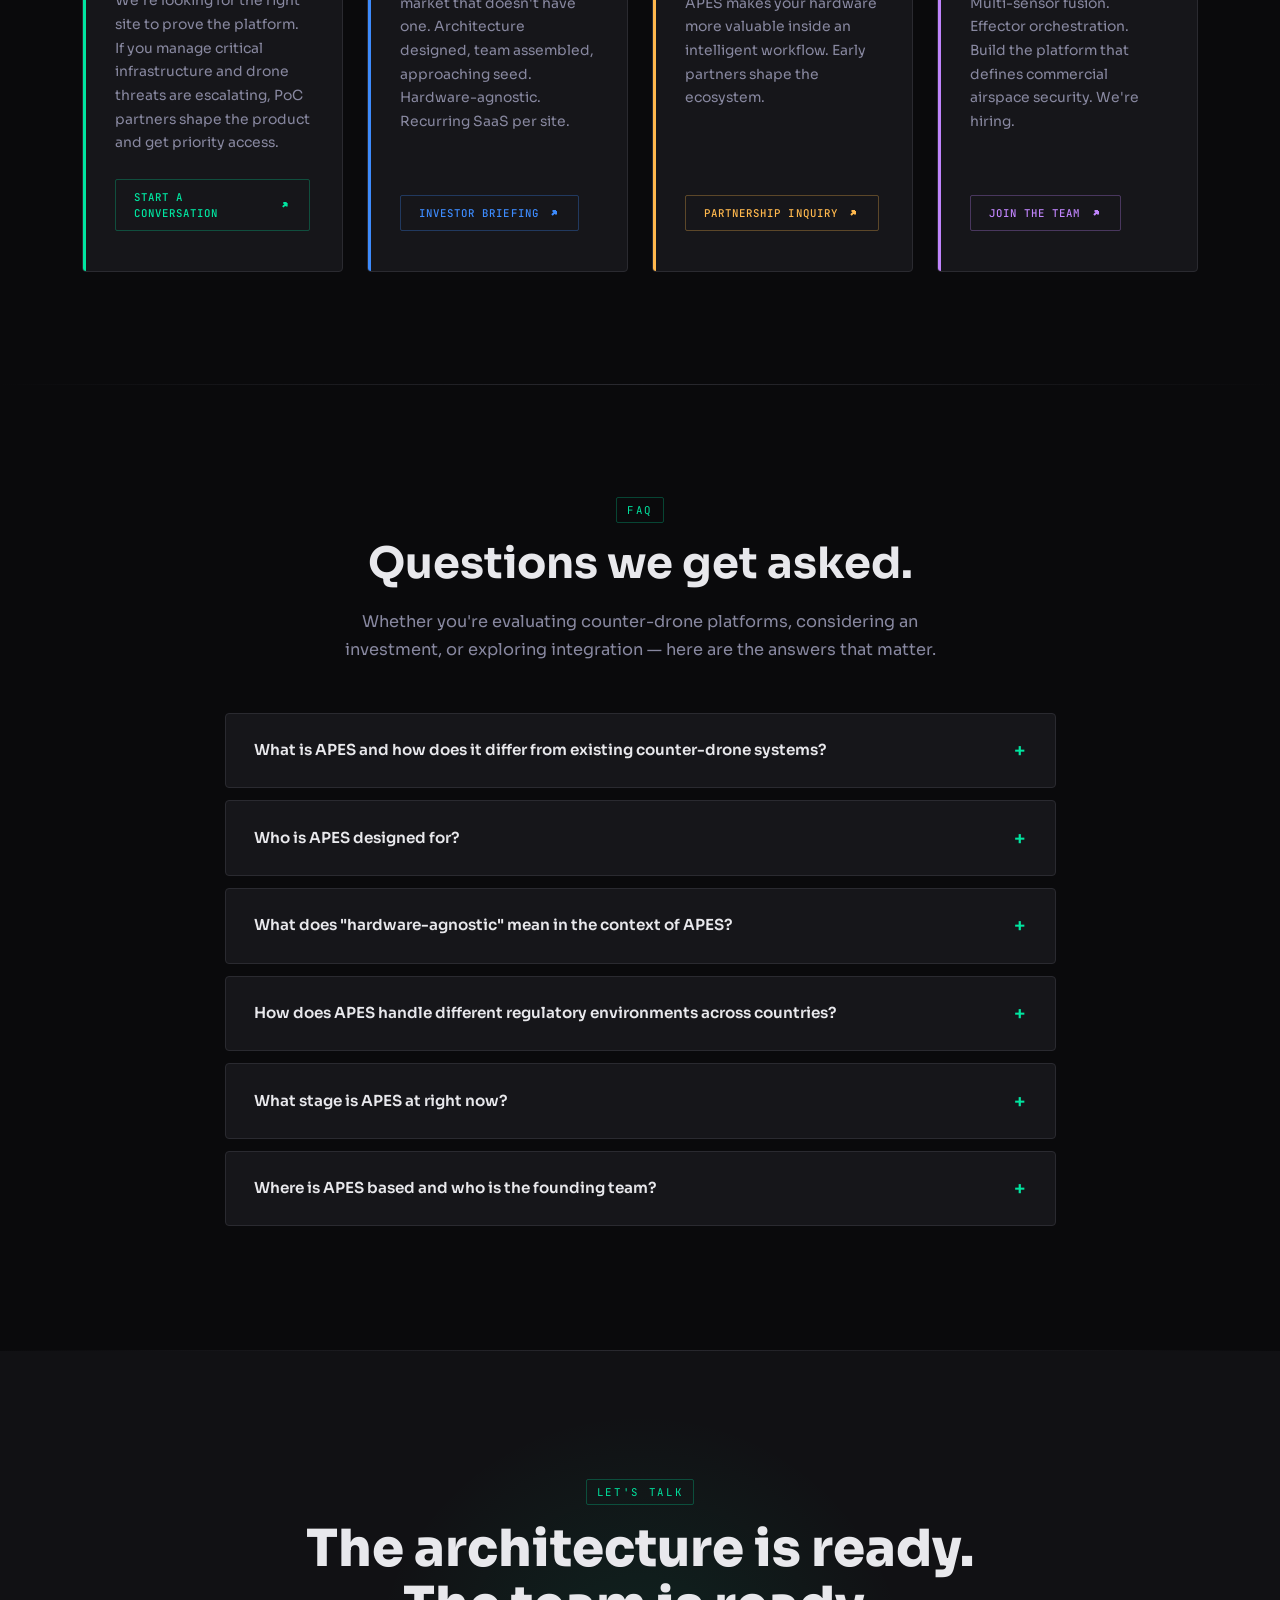
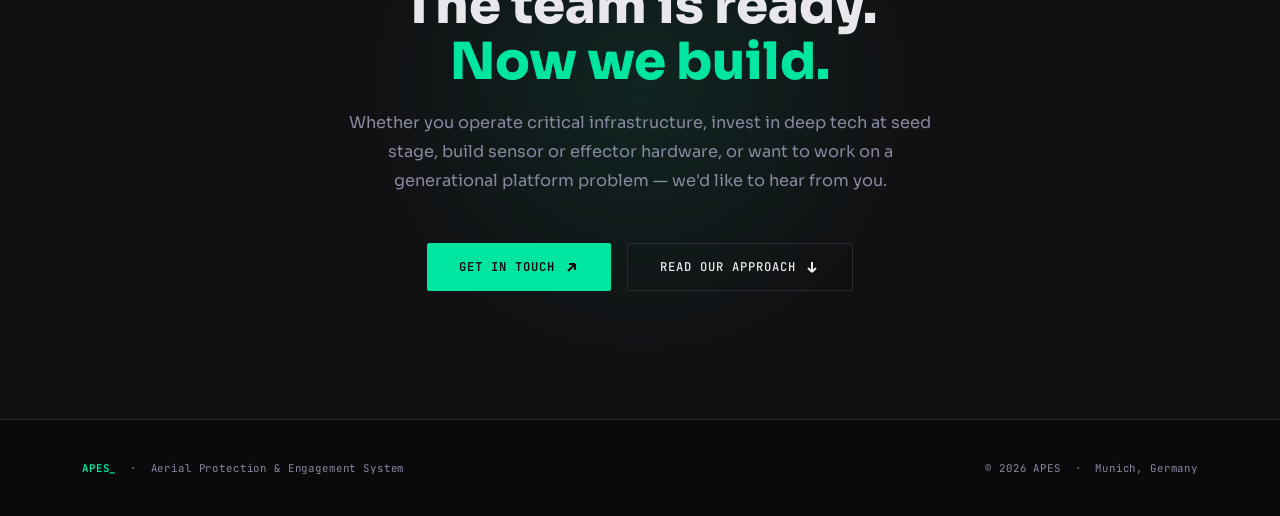
==== commit ba39ef71: "fix next button flow and scenario back link" ====
--- a/index.html
+++ b/index.html
@@ -753,7 +753,7 @@
   <p>APES is a pre-seed deep tech startup based in Munich, Germany, building the first hardware-agnostic, jurisdiction-adaptive counter-drone platform for civilian and commercial environments. The platform follows a Sense-Decide-Act architecture: a sensor abstraction layer that ingests data from any detection technology (RF, radar, optical, thermal, acoustic), an AI-driven classification and policy engine that evaluates threats against jurisdiction-specific rules, and an effector-agnostic response layer that orchestrates tiered countermeasures. APES is not a sensor company, not a drone manufacturer, and not a defence system — it is the operating system that sits between detection hardware and response hardware, closing the full loop autonomously. Target customers include operators of critical infrastructure, airports, energy sites, industrial facilities, and logistics hubs in the DACH region and broader Europe. The founding team combines aviation domain expertise, enterprise platform architecture (ServiceNow/ITSM), and embedded systems engineering. APES is currently pre-MVP with architecture complete, team assembled, and PoC partner pipeline active. The company is approaching seed funding to build the MVP and deploy the first proof-of-concept.</p>
 </div>
 
-<section class="hero" aria-label="Hero — Platform introduction">
+<section class="hero" id="hero" aria-label="Hero — Platform introduction">
   <div class="hero-grid-bg"></div>
   <div class="hero-glow"></div>
   <div class="container">
@@ -796,7 +796,7 @@
 
 <!-- ══════════════ THE OPPORTUNITY ══════════════ -->
 <div class="divider"></div>
-<section class="opportunity-section" aria-label="The market opportunity">
+<section class="opportunity-section" id="opportunity" aria-label="The market opportunity">
   <div class="container">
     <div class="text-center mb-4 reveal">
       <span class="section-label">The Opportunity</span>
@@ -1322,6 +1322,7 @@
   var labelEl = btn.childNodes[0];
 
   var names = {
+    hero: 'Next: The Opportunity',
     opportunity: 'Next: Vision',
     vision: 'Next: Architecture',
     architecture: 'Next: Live Demo',
